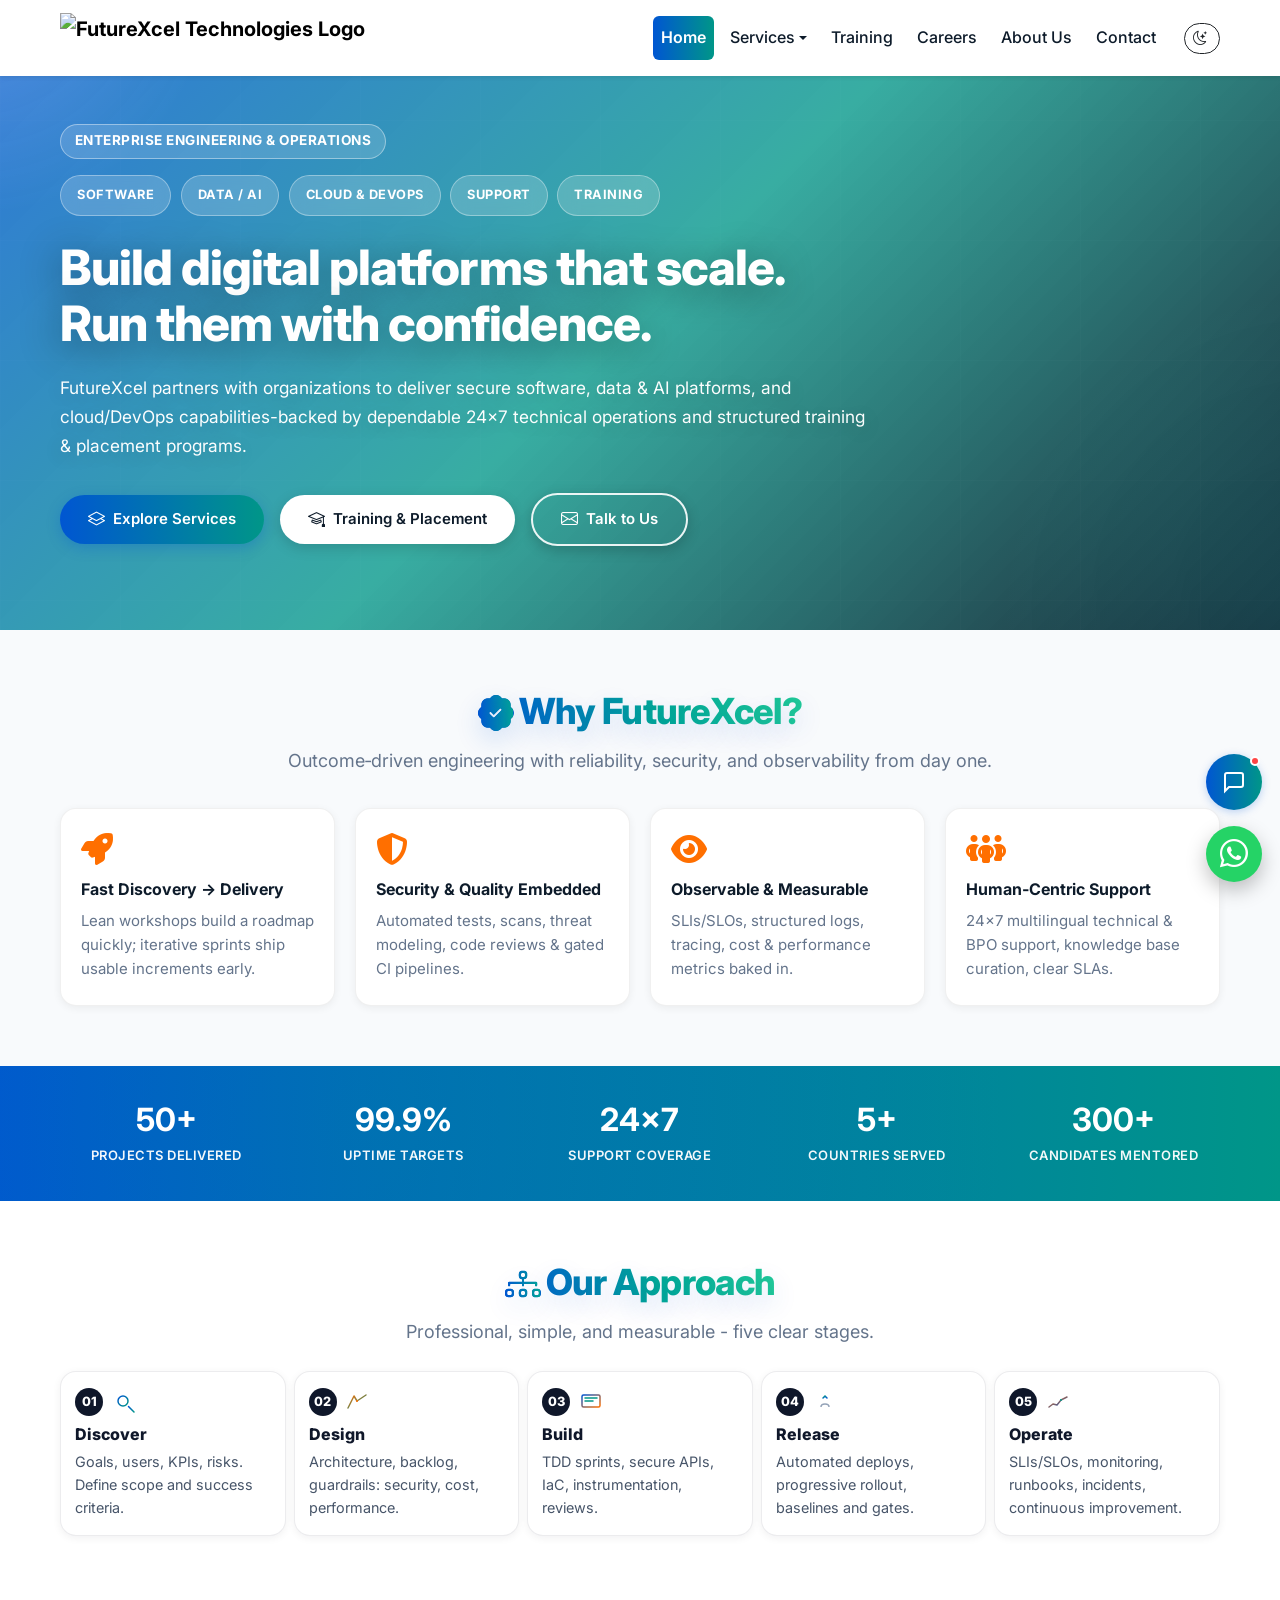
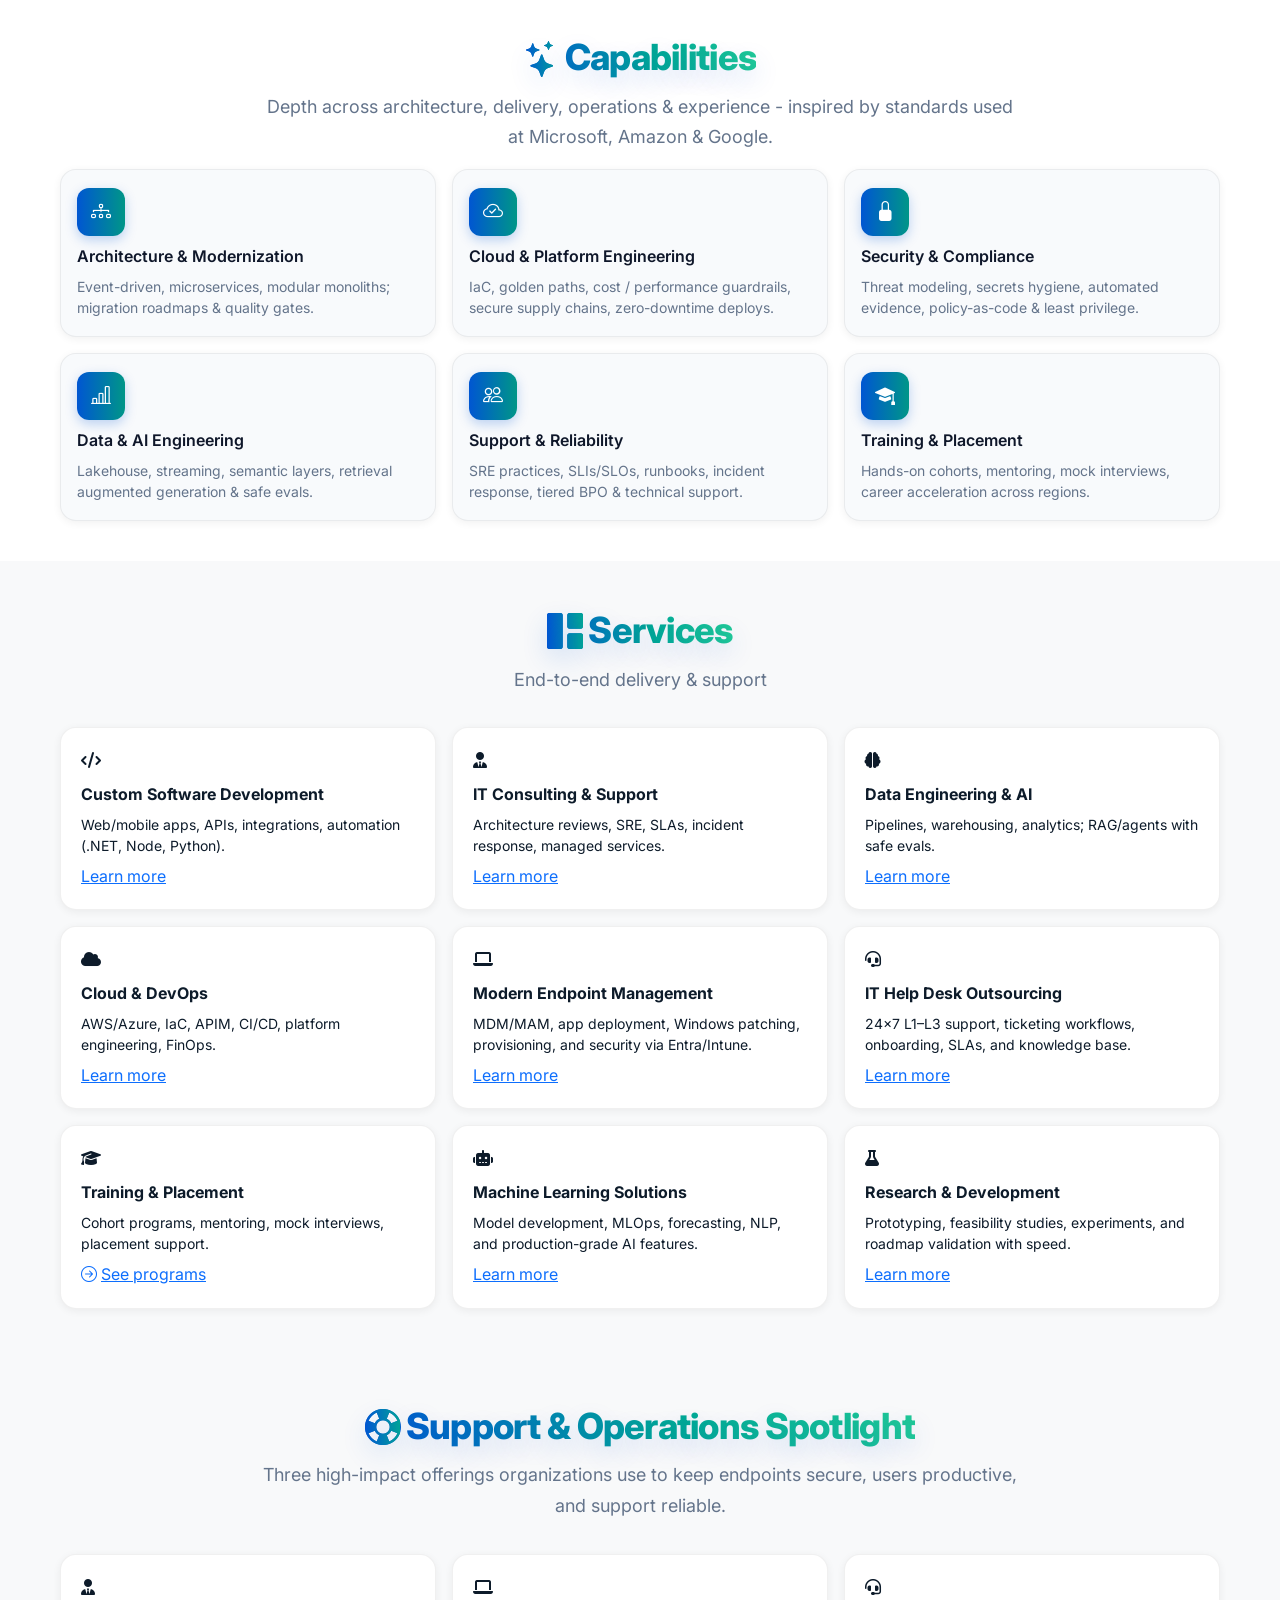
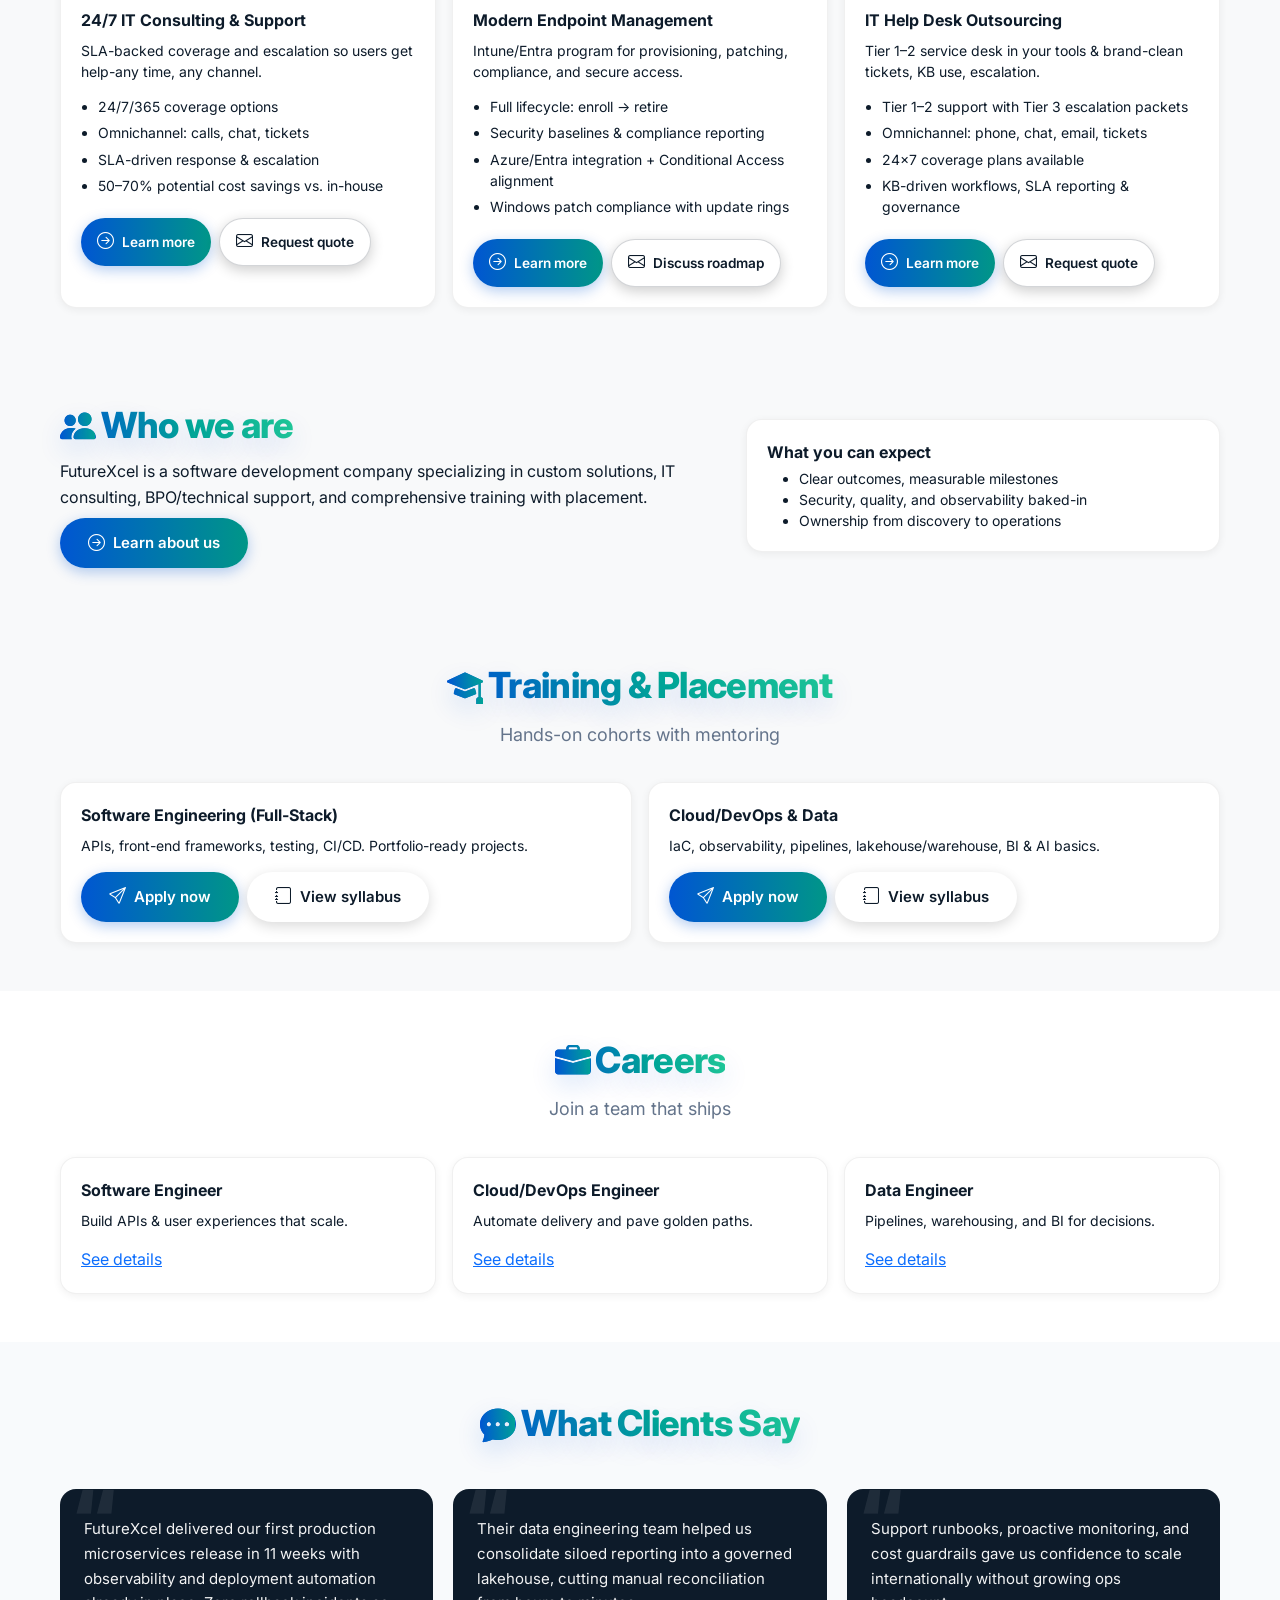
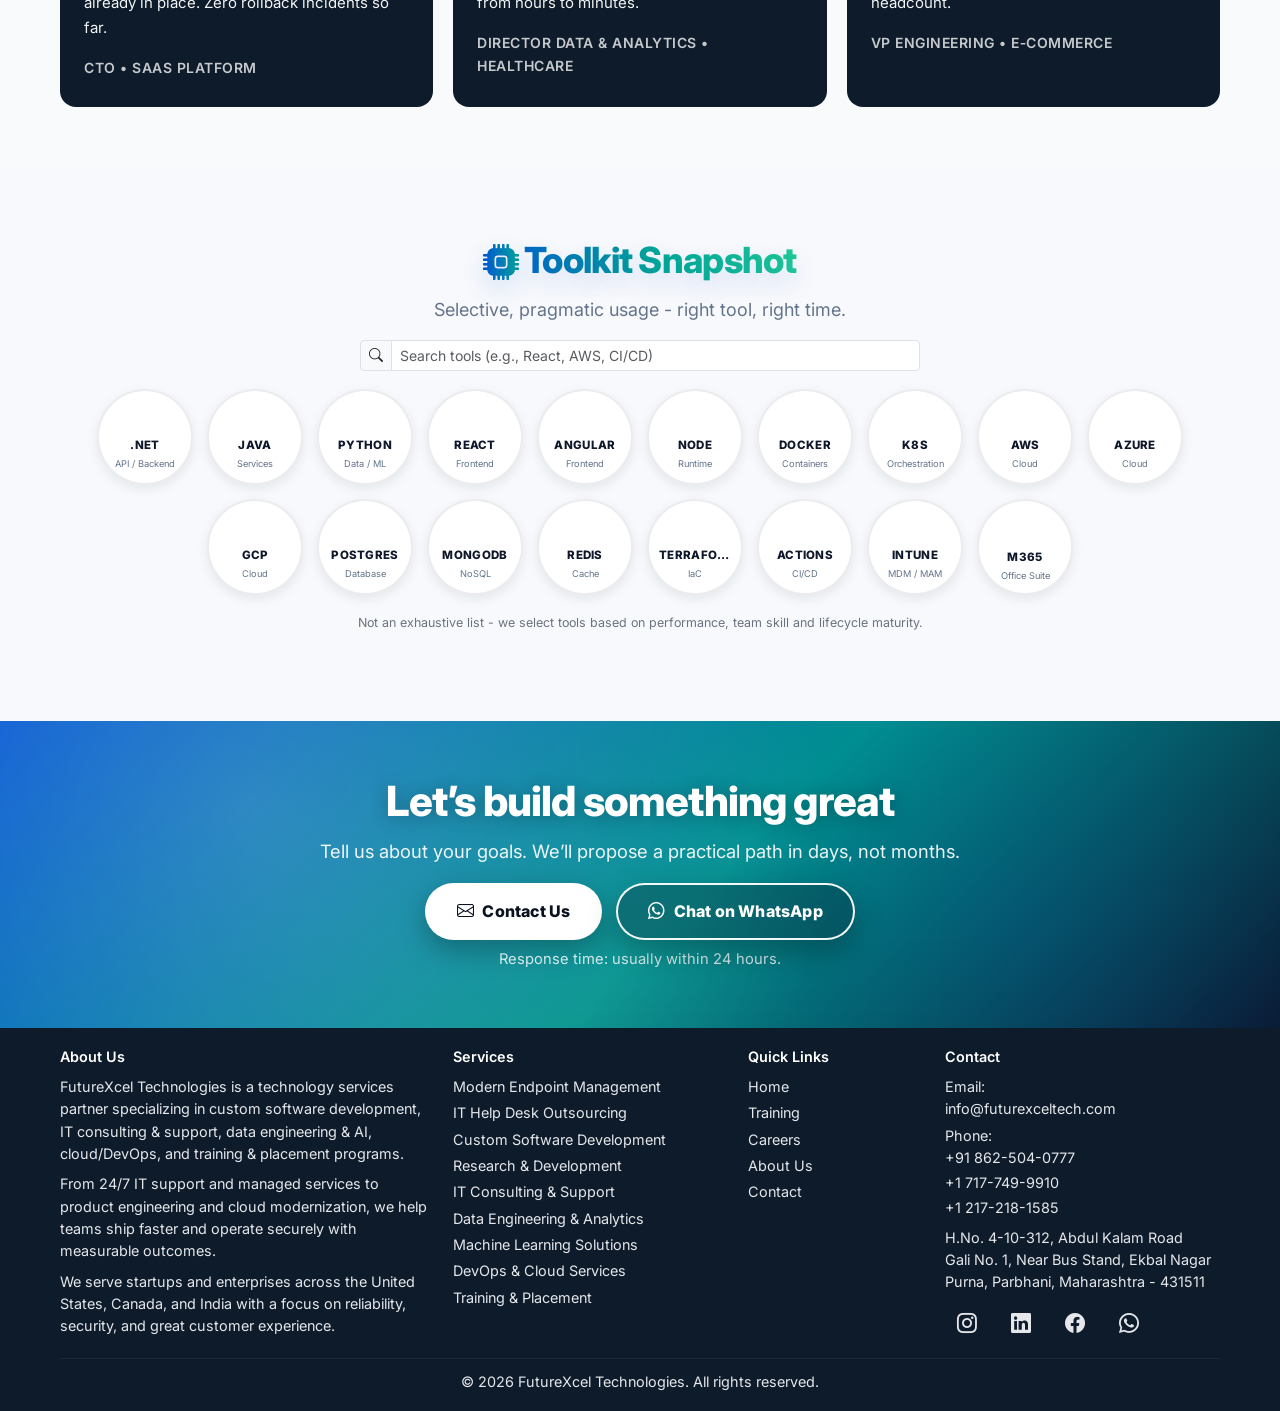
==== index.html @ b48ddc44 "Add files via upload" ====
<!-- File: index.html (Toolkit Snapshot – compact circular, 2-row layout) -->
<!DOCTYPE html>
<html lang="en">

<head>
  <meta charset="UTF-8" />
  <meta name="viewport"
    content="width=device-width, initial-scale=1, maximum-scale=5, user-scalable=yes, viewport-fit=cover, minimum-scale=1" />
  <meta name="apple-mobile-web-app-capable" content="yes" />
  <meta name="apple-mobile-web-app-status-bar-style" content="black-translucent" />
  <meta name="description"
    content="FutureXcel Technologies - custom software, IT consulting, data & AI, cloud/DevOps, BPO/technical support, training & placement." />
  <meta name="keywords"
    content="FutureXcel Technologies, software development, IT consulting, cloud services, DevOps, training, placement, technology solutions" />
  <meta name="author" content="FutureXcel Technologies" />
  <meta name="theme-color" content="#0d1b2a" />
  <meta name="color-scheme" content="light dark" />
  <title>FutureXcel Technologies</title>

  <!-- Hints -->
  <link rel="preconnect" href="https://cdn.jsdelivr.net" crossorigin>
  <link rel="preconnect" href="https://cdnjs.cloudflare.com" crossorigin>
  <link rel="preconnect" href="https://fonts.googleapis.com">
  <link rel="preconnect" href="https://fonts.gstatic.com" crossorigin>
  <link rel="preload" as="image" href="./assets/hero1.jpg" />
  <!-- Favicon -->
  <link rel="icon" type="image/png" href="./assets/Favico.png" />

  <!-- Google Fonts - Professional Typography (Inter) -->
  <link href="https://fonts.googleapis.com/css2?family=Inter:wght@300;400;500;600;700;800&display=swap"
    rel="stylesheet">

  <link href="https://cdn.jsdelivr.net/npm/bootstrap@5.3.2/dist/css/bootstrap.min.css" rel="stylesheet" />
  <link href="https://cdn.jsdelivr.net/npm/bootstrap-icons/font/bootstrap-icons.css" rel="stylesheet" />
  <link href="https://cdnjs.cloudflare.com/ajax/libs/font-awesome/6.4.0/css/all.min.css" rel="stylesheet" />
  <link href="./styles.css" rel="stylesheet" />
  <style>
    /* Index page specific styles - common styles are in styles.css */

    /* === LOGO ANIMATIONS - Continuous Live Animation (Always Visible) === */
    .navbar-brand {
      position: relative;
      display: inline-flex;
      align-items: center;
      animation: logoEntrance 0.6s ease-out;
    }

    .navbar-brand img {
      position: relative;
      animation: logoPulse 3s ease-in-out infinite, logoGlow 2.5s ease-in-out infinite alternate;
      transition: transform 0.3s ease;
    }

    /* Entrance animation on page load */
    @keyframes logoEntrance {
      from {
        opacity: 0;
        transform: translateY(-10px);
      }

      to {
        opacity: 1;
        transform: translateY(0);
      }
    }

    /* Continuous pulse/breathing effect */
    @keyframes logoPulse {

      0%,
      100% {
        transform: scale(1);
      }

      50% {
        transform: scale(1.03);
      }
    }

    /* Continuous glow animation - Light Mode */
    @keyframes logoGlow {
      0% {
        filter: drop-shadow(0 2px 6px rgba(0, 86, 210, 0.15)) drop-shadow(0 0 10px rgba(0, 86, 210, 0.1));
      }

      100% {
        filter: drop-shadow(0 2px 12px rgba(0, 86, 210, 0.3)) drop-shadow(0 0 20px rgba(0, 150, 136, 0.2));
      }
    }

    /* Continuous glow animation - Dark Mode */
    @keyframes logoGlowDark {
      0% {
        filter: brightness(0) invert(1) drop-shadow(0 2px 6px rgba(255, 255, 255, 0.15)) drop-shadow(0 0 10px rgba(255, 255, 255, 0.1));
      }

      100% {
        filter: brightness(0) invert(1) drop-shadow(0 2px 12px rgba(255, 255, 255, 0.3)) drop-shadow(0 0 20px rgba(255, 255, 255, 0.25));
      }
    }

    /* Apply dark mode animation */
    html.theme-dark .navbar-brand img {
      animation: logoPulse 3s ease-in-out infinite, logoGlowDark 2.5s ease-in-out infinite alternate;
    }

    /* Hover enhancement (optional - adds extra effect on hover) */
    .navbar-brand:hover img {
      transform: scale(1.05);
      animation-duration: 1.5s, 1.5s;
    }

    /* === FINAL FIX: Remove all nav underline (normal, active, focus, dropdown, dark mode) === */

    /* All navbar links and dropdown toggles */
    .navbar .nav-link,
    .navbar .nav-link:hover,
    .navbar .nav-link:focus,
    .navbar .nav-link:active,
    .navbar .nav-link.show,
    .navbar .dropdown-toggle,
    .navbar .dropdown-toggle:hover,
    .navbar .dropdown-toggle:focus,
    .navbar .dropdown-item,
    .navbar .dropdown-item:hover,
    .navbar .dropdown-item:focus {
      text-decoration: none !important;
      border: none !important;
      box-shadow: none !important;
    }

    /* Active / open link (e.g., About Us, Services when dropdown open) */
    .navbar .nav-link.active,
    .navbar .nav-link.show,
    .navbar .nav-link[aria-expanded="true"] {
      text-decoration: none !important;
      border: none !important;
      box-shadow: none !important;
    }

    /* Dark mode consistency */
    html.theme-dark .navbar .nav-link,
    html.theme-dark .navbar .nav-link:hover,
    html.theme-dark .navbar .nav-link:focus,
    html.theme-dark .navbar .nav-link.active,
    html.theme-dark .navbar .dropdown-toggle,
    html.theme-dark .navbar .dropdown-toggle:hover,
    html.theme-dark .navbar .dropdown-toggle:focus {
      text-decoration: none !important;
      border: none !important;
      box-shadow: none !important;
    }

    /* Dark navbar logo - handled in animation above */

    /* ========== HERO SECTION - Professional Design ========== */
    .hero {
      position: relative;
      min-height: clamp(500px, 70vh, 750px);
      height: auto;
      display: flex;
      align-items: center;
      overflow: hidden;
    }

    #heroCarousel {
      position: absolute;
      top: 0;
      left: 0;
      right: 0;
      bottom: 0;
      width: 100%;
      height: 100%;
      z-index: 0;
      overflow: hidden;
    }

    #heroCarousel .carousel-inner {
      width: 100%;
      height: 100%;
    }

    #heroCarousel .carousel-item {
      position: relative;
      width: 100%;
      height: 100%;
      min-height: 100%;
    }

    #heroCarousel .carousel-item video {
      position: absolute;
      top: 0;
      left: 0;
      width: 100%;
      height: 100%;
      min-width: 100%;
      min-height: 100%;
      object-fit: cover;
      object-position: center;
      background: black;
      filter: brightness(0.5);
      display: block;
    }

    .hero::after {
      content: "";
      position: absolute;
      inset: 0;
      background: linear-gradient(135deg, rgba(0, 86, 210, 0.75) 0%, rgba(0, 150, 136, 0.6) 50%, rgba(13, 27, 42, 0.9) 100%);
      z-index: 1;
      opacity: 1;
    }

    .hero .inner {
      position: relative;
      z-index: 2;
      color: #fff;
      padding: clamp(100px, 8vh, 120px) 0 clamp(60px, 6vh, 80px) 0;
      text-align: left;
    }

    .hero .eyebrow {
      margin-bottom: 1rem;
      display: inline-block;
    }

    .hero h1 {
      font-weight: 800;
      letter-spacing: -0.02em;
      line-height: 1.15;
      font-size: clamp(2.25rem, 2rem + 2vw, 3.25rem);
      margin-bottom: 1.25rem;
      margin-top: 0;
      color: #ffffff;
      text-shadow: 0 2px 20px rgba(0, 0, 0, 0.5), 0 4px 40px rgba(0, 0, 0, 0.3);
    }

    .hero p.lead {
      max-width: 720px;
      font-size: clamp(1rem, 0.95rem + 0.25vw, 1.125rem);
      line-height: 1.7;
      color: #ffffff;
      margin: 0 0 2rem 0;
      text-shadow: 0 2px 15px rgba(0, 0, 0, 0.4), 0 1px 5px rgba(0, 0, 0, 0.3);
      font-weight: 400;
    }

    .hero-badges {
      display: flex;
      flex-wrap: wrap;
      gap: 0.6rem;
      margin-bottom: 1.5rem;
      margin-top: 0;
      justify-content: flex-start;
    }

    .hero-badges .hb {
      background: rgba(255, 255, 255, 0.18);
      border: 1px solid rgba(255, 255, 255, 0.35);
      color: #fff;
      font-size: 0.8rem;
      letter-spacing: 0.5px;
      font-weight: 700;
      padding: 0.6rem 1rem;
      border-radius: 999px;
      backdrop-filter: blur(10px);
      transition: all 0.3s ease;
    }

    .hero-badges .hb:hover {
      background: rgba(255, 255, 255, 0.28);
      border-color: rgba(255, 255, 255, 0.5);
      transform: translateY(-2px);
      box-shadow: 0 4px 12px rgba(0, 0, 0, 0.2);
    }

    .hero-actions {
      display: flex;
      flex-wrap: wrap;
      gap: 1rem;
      margin-top: 0;
      justify-content: flex-start;
      align-items: center;
    }

    .btn-pill {
      display: inline-flex;
      align-items: center;
      justify-content: center;
      gap: 0.5rem;
      border-radius: 999px;
      padding: 12px 28px;
      font-weight: 600;
      font-size: 0.9375rem;
      text-decoration: none;
      line-height: 1.5;
      border: 0;
      position: relative;
      overflow: hidden;
      transition: all 0.3s cubic-bezier(0.4, 0, 0.2, 1);
      cursor: pointer;
    }

    .btn-pill i {
      font-size: 1.0625rem;
      transition: transform 0.3s ease;
    }

    /* Button Style 1: Primary Gradient (Blue to Teal) - Light Mode */
    .btn-brand {
      background: var(--fx-gradient);
      color: #fff;
      border: none;
      box-shadow: 0 4px 14px rgba(0, 86, 210, 0.3);
    }

    .btn-brand:hover {
      background: linear-gradient(90deg, #0066e6, #00a896);
      box-shadow: 0 6px 20px rgba(0, 86, 210, 0.4);
      transform: translateY(-2px);
    }

    .btn-brand i {
      color: #fff;
    }

    /* Button Style 2: White Background - Light Mode */
    .btn-contrast {
      background: #ffffff;
      color: #0d1b2a;
      border: none;
      box-shadow: 0 4px 14px rgba(0, 0, 0, 0.15);
    }

    .btn-contrast:hover {
      background: #f8f9fa;
      box-shadow: 0 6px 20px rgba(0, 0, 0, 0.25);
      transform: translateY(-2px);
    }

    .btn-contrast i {
      color: #0d1b2a;
    }

    /* Button Style 3: Transparent with White Border - Light Mode */
    .btn-outline {
      background: transparent;
      color: #fff;
      border: 2px solid rgba(255, 255, 255, 0.9);
      box-shadow: 0 4px 14px rgba(0, 0, 0, 0.2);
    }

    .btn-outline:hover {
      background: rgba(255, 255, 255, 0.1);
      border-color: #fff;
      box-shadow: 0 6px 20px rgba(0, 0, 0, 0.3);
      transform: translateY(-2px);
    }

    .btn-outline i {
      color: #fff;
    }

    /* ========== VALUE / TRUST SECTIONS - Professional Design ========== */
    .trust {
      background: #f8fafc;
      padding: 60px 0;
    }

    .trust.dark {
      background: #0f1a2b;
    }

    /* Trust section now uses shared `.section-title` / `.section-sub` from styles.css */

    .value-grid {
      display: grid;
      grid-template-columns: repeat(auto-fit, minmax(260px, 1fr));
      gap: 20px;
      margin-top: 2rem;
      align-items: stretch;
    }

    .vcard {
      background: #fff;
      border: 1px solid rgba(0, 0, 0, 0.06);
      border-radius: 16px;
      padding: 24px 20px;
      position: relative;
      box-shadow: 0 2px 8px rgba(0, 0, 0, 0.06);
      transition: all 0.3s cubic-bezier(0.4, 0, 0.2, 1);
      overflow: hidden;
      height: 100%;
      display: flex;
      flex-direction: column;
    }

    .vcard::before {
      content: "";
      position: absolute;
      top: 0;
      left: 0;
      right: 0;
      height: 3px;
      background: var(--fx-gradient);
      transform: scaleX(0);
      transform-origin: left;
      transition: transform 0.3s ease;
    }

    .vcard:hover {
      transform: translateY(-6px);
      box-shadow: 0 12px 32px rgba(0, 0, 0, 0.12);
      border-color: rgba(0, 86, 210, 0.15);
    }

    .vcard:hover::before {
      transform: scaleX(1);
    }

    .vcard i {
      color: var(--fx-orange);
      font-size: 2rem;
      margin-bottom: 0.75rem;
      transition: transform 0.3s ease;
    }

    .vcard:hover i {
      transform: scale(1.1);
    }

    html.theme-dark .trust {
      background: #0b1220
    }

    html.theme-dark .vcard {
      background: #101c2d;
      border-color: rgba(255, 255, 255, .08);
      box-shadow: 0 8px 24px rgba(0, 0, 0, .55)
    }

    html.theme-dark .vcard:hover {
      box-shadow: 0 16px 38px rgba(0, 0, 0, .7)
    }

    /* Metrics band - Professional Design */
    .metrics-band {
      background: var(--fx-gradient);
      color: #fff;
      padding: 35px 0;
      position: relative;
      overflow: hidden;
    }

    .metrics-band::before {
      content: "";
      position: absolute;
      inset: 0;
      background: var(--fx-radial);
      opacity: 0.55;
    }

    .metrics-grid {
      display: grid;
      grid-template-columns: repeat(auto-fit, minmax(180px, 1fr));
      gap: 24px;
      text-align: center;
      position: relative;
      z-index: 1;
    }

    .metric {
      transition: transform 0.3s ease;
    }

    .metric:hover {
      transform: translateY(-5px);
    }

    .metric h3 {
      font-size: 2rem;
      font-weight: 700;
      margin: 0;
      line-height: 1.2;
      color: #ffffff;
    }

    .metric p {
      margin: 0.35rem 0 0;
      font-size: 0.8125rem;
      letter-spacing: 0.5px;
      text-transform: uppercase;
      font-weight: 600;
      opacity: 0.95;
      color: #ffffff;
    }

    /* Process timeline - Professional Design */
    .process {
      padding: 60px 0;
      background: #fff;
    }

    html.theme-dark .process {
      background: #0b1220 !important;
    }

    html.theme-dark .process .section-sub,
    html.theme-dark .process p,
    html.theme-dark .process .text-center p {
      color: #e5e7eb !important;
      opacity: 1 !important;
    }

    .timeline {
      display: grid;
      grid-template-columns: repeat(auto-fit, minmax(220px, 1fr));
      gap: 20px;
      margin-top: 2rem;
    }

    .step {
      background: #fff;
      border: 1px solid rgba(0, 0, 0, 0.06);
      border-radius: 16px;
      padding: 20px 18px;
      position: relative;
      box-shadow: 0 2px 8px rgba(0, 0, 0, 0.06);
      transition: all 0.3s cubic-bezier(0.4, 0, 0.2, 1);
      overflow: hidden;
    }

    .step::before {
      content: "";
      position: absolute;
      top: 0;
      left: 0;
      right: 0;
      height: 3px;
      background: var(--fx-gradient);
      transform: scaleX(0);
      transform-origin: left;
      transition: transform 0.3s ease;
    }

    .step:hover {
      transform: translateY(-6px);
      box-shadow: 0 12px 32px rgba(0, 0, 0, 0.12);
      border-color: rgba(0, 86, 210, 0.15);
    }

    .step:hover::before {
      transform: scaleX(1);
    }

    .step .badge {
      position: absolute;
      top: 14px;
      right: 14px;
      font-size: 0.65rem;
      letter-spacing: 0.6px;
    }

    .step i {
      font-size: 1.75rem;
      color: var(--fx-orange);
      margin-bottom: 0.5rem;
      transition: transform 0.3s ease;
    }

    .step:hover i {
      transform: scale(1.1);
    }

    html.theme-dark .step {
      background: #101c2d;
      border-color: rgba(255, 255, 255, .08);
      box-shadow: 0 6px 18px rgba(0, 0, 0, .5)
    }

    html.theme-dark .step:hover {
      box-shadow: 0 14px 36px rgba(0, 0, 0, .65)
    }

    /* Testimonials - Professional Design */
    .testimonials {
      background: #f8fafc;
      padding: 60px 0;
    }

    .tgrid {
      display: grid;
      grid-template-columns: repeat(auto-fit, minmax(300px, 1fr));
      gap: 20px;
      margin-top: 2rem;
    }

    .testimonial {
      background: #0d1b2a;
      color: #fff;
      border-radius: 16px;
      padding: 28px 24px;
      position: relative;
      overflow: hidden;
      transition: transform 0.3s ease, box-shadow 0.3s ease;
    }

    .testimonial::before {
      content: "\201C";
      position: absolute;
      top: -10px;
      left: 14px;
      font-size: 5rem;
      font-weight: 900;
      color: rgba(255, 255, 255, 0.08);
      line-height: 1;
    }

    .testimonial:hover {
      transform: translateY(-4px);
      box-shadow: 0 12px 32px rgba(13, 27, 42, 0.3);
    }

    .testimonial p {
      font-size: 0.9375rem;
      line-height: 1.65;
      margin: 0 0 16px;
      color: rgba(255, 255, 255, 0.95);
    }

    .testimonial .author {
      font-weight: 600;
      font-size: 0.875rem;
      letter-spacing: 0.5px;
      text-transform: uppercase;
      opacity: 0.9;
      color: rgba(255, 255, 255, 0.85);
    }

    html.theme-dark .testimonials {
      background: #0b1220
    }

    html.theme-dark .testimonial {
      background: #111f34
    }

    /* Tech stack - Professional Design */
    .stack {
      padding: 60px 0;
      background: #f8fafc;
    }

    .stack-head {
      max-width: 820px;
      margin: 0 auto 2rem;
      text-align: center;
    }

    .stack-head .section-sub {
      color: #4b5563;
      font-size: 1.0625rem;
    }

    .stack-filters {
      display: flex;
      gap: 0.5rem;
      justify-content: center;
      margin-bottom: 1.5rem;
      flex-wrap: wrap;
    }

    .stack-filters .filter-btn {
      border: 1px solid rgba(0, 0, 0, 0.08);
      background: #fff;
      color: #0f172a;
      border-radius: 999px;
      padding: 0.5rem 1rem;
      font-weight: 600;
      font-size: 0.875rem;
      transition: all 0.3s ease;
      cursor: pointer;
    }

    .stack-filters .filter-btn:hover {
      background: #f8fafc;
      border-color: rgba(0, 86, 210, 0.2);
    }

    /* Dark mode: white border on filter button hover */
    html.theme-dark .stack-filters .filter-btn:hover {
      border-color: rgba(255, 255, 255, 0.4) !important;
    }

    .stack-filters .filter-btn.active {
      background: #0f172a;
      color: #fff;
      border-color: #0f172a;
    }

    .tech-grid {
      display: grid;
      grid-template-columns: repeat(auto-fit, minmax(140px, 1fr));
      gap: 18px;
    }

    .tech-card {
      background: #fff;
      border: 1px solid rgba(0, 0, 0, 0.08);
      border-radius: 14px;
      padding: 20px 16px;
      display: flex;
      flex-direction: column;
      align-items: center;
      justify-content: center;
      gap: 0.5rem;
      position: relative;
      box-shadow: 0 2px 8px rgba(0, 0, 0, 0.06);
      transition: all 0.3s cubic-bezier(0.4, 0, 0.2, 1);
      cursor: pointer;
      overflow: hidden;
    }

    .tech-card::before {
      content: "";
      position: absolute;
      top: 0;
      left: 0;
      right: 0;
      height: 3px;
      background: var(--fx-gradient);
      transform: scaleX(0);
      transform-origin: left;
      transition: transform 0.3s ease;
    }

    /* Dark mode: white top border instead of blue gradient */
    html.theme-dark .tech-card::before {
      background: rgba(255, 255, 255, 0.9) !important;
    }

    html.theme-dark .tech-card:hover::before {
      background: #ffffff !important;
      box-shadow: 0 0 10px rgba(255, 255, 255, 0.5);
    }

    .tech-card:hover {
      transform: translateY(-6px);
      box-shadow: 0 12px 32px rgba(0, 86, 210, 0.2);
      border-color: rgba(0, 86, 210, 0.25);
      background: #fff;
    }

    .tech-card:hover::before {
      transform: scaleX(1);
    }

    .tech-card img {
      height: 42px;
      width: 42px;
      object-fit: contain;
      filter: grayscale(50%);
      transition: all 0.3s cubic-bezier(0.4, 0, 0.2, 1);
    }

    .tech-card[data-name="Microsoft 365"] img {
      height: 50px;
      width: 50px;
    }

    .tech-card:hover img {
      filter: grayscale(0%);
      transform: scale(1.15) translateY(-2px);
    }

    .tech-card .name {
      transition: color 0.3s ease;
    }

    .tech-card:hover .name {
      color: #0056d2;
    }

    .tech-card .name {
      font-size: 0.75rem;
      font-weight: 700;
      letter-spacing: 0.3px;
      color: #0f172a;
      margin: 0;
      text-transform: uppercase;
    }

    .tech-card .desc {
      font-size: 0.625rem;
      color: #64748b;
      margin: 0;
      line-height: 1.3;
    }

    .tech-card.hidden {
      opacity: .001;
      pointer-events: none
    }

    .stack-note {
      font-size: .78rem;
      color: #6b7280;
      margin-top: 18px
    }

    html.theme-dark .stack {
      background: #0f1a2b
    }

    html.theme-dark .tech-card {
      background: #0f172a;
      border-color: rgba(255, 255, 255, .08);
      box-shadow: 0 6px 16px rgba(0, 0, 0, .5)
    }

    html.theme-dark .tech-card:hover {
      border-color: rgba(255, 255, 255, 0.5) !important;
      box-shadow: 0 12px 32px rgba(0, 0, 0, .7), 0 0 20px rgba(255, 255, 255, 0.2) !important;
    }

    html.theme-dark .tech-card:hover .name {
      color: #ffffff !important;
    }

    /* Dark mode: ensure tech card images/logos are visible */
    html.theme-dark .tech-card img {
      opacity: 1 !important;
      filter: brightness(1.2) contrast(1.1);
    }

    html.theme-dark .tech-card:hover img {
      filter: brightness(1.4) contrast(1.2) drop-shadow(0 0 8px rgba(255, 255, 255, 0.4));
    }

    html.theme-dark .tech-card span {
      color: #e5e7eb
    }

    html.theme-dark .tech-card small {
      color: #94a3b8
    }

    html.theme-dark .stack-note {
      color: #94a3b8
    }

    @media (max-width:520px) {
      .tech-grid {
        grid-template-columns: repeat(auto-fit, minmax(120px, 1fr));
        gap: 14px
      }

      .tech-card {
        padding: 14px 12px
      }

      .tech-card img {
        height: 32px;
        width: 32px
      }

      .tech-card[data-name="Microsoft 365"] img {
        height: 38px;
        width: 38px;
      }
    }

    /* Section titles - using styles.css, only dark mode override */
    html.theme-dark .section-title {
      -webkit-text-fill-color: #fff !important;
      background: none !important;
    }

    /* Service cards - using styles.css */

    html.theme-dark .fxc-card {
      background: #0f1a2b;
      border-color: rgba(255, 255, 255, .06);
      box-shadow: 0 6px 18px rgba(0, 0, 0, .5)
    }

    /* CTA band */
    /* CTA Section - Professional Design */
    .enroll {
      background: var(--fx-gradient);
      color: #fff;
      text-align: center;
      padding: 60px 20px;
    }

    .enroll h2 {
      font-size: clamp(1.75rem, 1.5rem + 1vw, 2.25rem);
      font-weight: 700;
      margin-bottom: 1rem;
      color: #ffffff;
    }

    .enroll p {
      font-size: 1.0625rem;
      line-height: 1.6;
      margin-bottom: 1.5rem;
      opacity: 0.95;
      color: #ffffff;
    }

    /* Unified CTA buttons: professional, consistent across site */
    /* Buttons on gradient backgrounds (.enroll, .cta-section) should be solid white */
    .enroll .btn-cta,
    .cta-section .btn-cta {
      display: inline-flex;
      align-items: center;
      gap: .5rem;
      border-radius: 999px;
      padding: 12px 28px;
      font-weight: 700;
      letter-spacing: .2px;
      color: #0d1b2a;
      background: #ffffff;
      border: 2px solid #ffffff;
      text-decoration: none;
      box-shadow: 0 6px 20px rgba(0, 0, 0, 0.3);
      transition: transform .2s ease, box-shadow .25s ease, background .25s ease;
    }

    .enroll .btn-cta i,
    .cta-section .btn-cta i {
      font-size: 1.05rem;
      color: #0d1b2a;
    }

    .enroll .btn-cta:hover,
    .enroll .btn-cta:focus-visible,
    .cta-section .btn-cta:hover,
    .cta-section .btn-cta:focus-visible {
      transform: translateY(-2px);
      background: #f8f9fa;
      color: #0d1b2a;
      border-color: #ffffff;
      box-shadow: 0 10px 30px rgba(0, 0, 0, 0.4);
    }

    .enroll .btn-cta:hover i,
    .cta-section .btn-cta:hover i {
      color: #0d1b2a;
    }

    /* Footer */
    footer {
      background: var(--fx-dark);
      color: #f1f5f9 !important;
      padding: 18px 0 !important;
    }

    footer h5 {
      color: #fff;
      margin-bottom: 8px !important;
      font-size: inherit !important;
    }

    footer h1,
    footer h2,
    footer h3,
    footer h4,
    footer h5,
    footer h6 {
      color: #ffffff !important;
    }

    footer p,
    footer span,
    footer div,
    footer address,
    footer .copyright,
    footer small,
    footer .text-muted {
      color: #e5e7eb !important;
      font-size: 0.9rem !important;
      line-height: 1.55 !important;
    }

    footer a {
      color: #e5e7eb !important;
      text-decoration: none;
      display: block;
      margin-bottom: 4px !important;
      font-size: 0.9rem !important;
      transition: color 0.2s ease;
    }

    footer a:hover {
      color: #fff !important;
      text-decoration: underline
    }

    .footer-rule {
      border-color: rgba(255, 255, 255, .25) !important;
      margin: 1rem 0
    }

    .copyright {
      font-size: .9rem
    }

    /* Footer contact spacing + social icons row */
    footer address {
      margin-bottom: .5rem
    }

    /* Fix footer contact phone spacing */
    footer address.mb-0 {
      margin-bottom: 0.25rem !important;
      line-height: 1.4;
    }

    footer address.mb-0 a {
      display: inline-block;
      margin: 0;
      padding: 0;
      line-height: 1.4;
    }

    footer address.mb-0 br {
      line-height: 1.4;
    }

    footer .social {
      display: flex !important;
      flex-direction: row !important;
      align-items: center !important;
      gap: 10px !important;
      flex-wrap: wrap !important;
    }

    footer .social a {
      display: inline-flex !important;
      align-items: center !important;
      justify-content: center !important;
      width: 32px !important;
      height: 32px !important;
      border-radius: 50% !important;
      margin: 0 !important;
      padding: 0 !important;
      text-decoration: none !important;
    }

    footer .social a i {
      font-size: 1.25rem !important;
      line-height: 1 !important;
      transition: transform .2s ease, filter .2s ease;
      will-change: transform, filter;
    }

    /* Hover: soft white glow + slight lift */
    footer .social a:hover i,
    footer .social a:focus-visible i {
      transform: translateY(-1px);
      filter:
        drop-shadow(0 0 4px rgba(255, 255, 255, 0.45)) drop-shadow(0 0 10px rgba(255, 255, 255, 0.35));
    }

    /* Dark mode footer - ensure all text is visible */
    html.theme-dark footer {
      background: #070d18;
      color: #f1f5f9 !important;
    }

    html.theme-dark footer h1,
    html.theme-dark footer h2,
    html.theme-dark footer h3,
    html.theme-dark footer h4,
    html.theme-dark footer h5,
    html.theme-dark footer h6 {
      color: #ffffff !important;
    }

    html.theme-dark footer p,
    html.theme-dark footer span,
    html.theme-dark footer div,
    html.theme-dark footer address,
    html.theme-dark footer .copyright,
    html.theme-dark footer small,
    html.theme-dark footer .text-muted {
      color: #e5e7eb !important;
    }

    html.theme-dark footer a {
      color: #e5e7eb !important;
    }

    html.theme-dark footer a:hover,
    html.theme-dark footer a:focus {
      color: #ffffff !important;
      text-decoration: underline;
    }

    html.theme-dark footer .social a {
      color: #e5e7eb !important;
    }

    html.theme-dark footer .social a:hover,
    html.theme-dark footer .social a:focus {
      color: #ffffff !important;
    }

    /* Stronger glow on dark footer backgrounds */
    footer[style],
    footer {
      --fx-footer-glow1: rgba(255, 255, 255, 0.55);
      --fx-footer-glow2: rgba(255, 255, 255, 0.40);
    }

    html.theme-dark footer .social a:hover i,
    html.theme-dark footer .social a:focus-visible i {
      filter:
        drop-shadow(0 0 5px var(--fx-footer-glow1)) drop-shadow(0 0 12px var(--fx-footer-glow2));
    }

    /* Accessibility: no motion */
    @media (prefers-reduced-motion: reduce) {
      footer .social a i {
        transition: none;
      }

      footer .social a:hover i,
      footer .social a:focus-visible i {
        transform: none;
      }
    }

    /* Ensure generic footer links don't override social layout */
    footer a {
      margin-bottom: 6px;
    }

    footer .social a {
      margin-bottom: 0 !important;
    }

    /* Modal */
    .modal-scrim {
      position: fixed;
      inset: 0;
      background: rgba(0, 0, 0, .55);
      display: none;
      z-index: 1050
    }

    .modal-scrim.open {
      display: block
    }

    .fxc-modal {
      position: fixed;
      inset: auto 0 0 0;
      margin: auto;
      top: 10vh;
      width: min(720px, 92%);
      background: #fff;
      border: 1px solid rgba(0, 0, 0, .06);
      border-radius: 22px;
      box-shadow: 0 24px 54px rgba(0, 0, 0, .35);
      padding: 24px 24px 20px;
      z-index: 1060;
      display: none
    }

    .fxc-modal.open {
      display: block;
      animation: pop .35s ease
    }

    @keyframes pop {
      from {
        transform: translateY(20px);
        opacity: 0
      }

      to {
        transform: translateY(0);
        opacity: 1
      }
    }

    .fxc-modal header {
      display: flex;
      align-items: center;
      justify-content: space-between;
      margin-bottom: 6px
    }

    .fxc-modal .close {
      border-radius: 12px;
      border: 1px solid rgba(0, 0, 0, .12);
      background: transparent;
      padding: .45rem .8rem
    }

    html.theme-dark .fxc-modal .close {
      border-color: rgba(255, 255, 255, 0.22);
      color: #ffffff;
      background: rgba(255, 255, 255, 0.06);
      box-shadow: 0 10px 22px rgba(0, 0, 0, 0.45);
      transition: transform .2s ease, background .2s ease, border-color .2s ease, box-shadow .2s ease;
    }

    html.theme-dark .fxc-modal .close:hover,
    html.theme-dark .fxc-modal .close:focus-visible {
      background: rgba(255, 255, 255, 0.1);
      border-color: rgba(255, 255, 255, 0.34);
      transform: translateY(-1px);
      box-shadow: 0 14px 28px rgba(0, 0, 0, 0.55);
    }

    html.theme-dark .fxc-modal {
      background: #101c2d;
      color: #fff;
      border-color: rgba(255, 255, 255, .08)
    }

    /* WhatsApp */
    .whatsapp-float {
      position: fixed;
      right: 18px;
      bottom: 18px;
      z-index: 1100;
      display: inline-flex;
      align-items: center;
      justify-content: center;
      width: 56px;
      height: 56px;
      border-radius: 50%;
      background: #25d366;
      color: #fff;
      box-shadow: 0 8px 20px rgba(0, 0, 0, .25)
    }

    .whatsapp-float:hover {
      transform: scale(1.05);
      color: #fff
    }

    /* Dark theme additions */
    html.theme-dark body {
      background: #0b1220;
      color: #fff !important
    }

    html.theme-dark .navbar,
    html.theme-dark .navbar.bg-white {
      background: rgba(10, 16, 28, .95) !important;
    }

    html.theme-dark .navbar .nav-link {
      color: #fff !important
    }

    html.theme-dark .navbar-brand img {
      filter: brightness(0) invert(1)
    }

    html.theme-dark .navbar .navbar-toggler-icon {
      filter: none !important;
      background-image: url("data:image/svg+xml,%3csvg xmlns='http://www.w3.org/2000/svg' viewBox='0 0 30 30'%3e%3cpath stroke='rgba%28255, 255, 255, 1%29' stroke-linecap='round' stroke-miterlimit='10' stroke-width='2' d='M4 7h22M4 15h22M4 23h22'/%3e%3c/svg%3e") !important;
      opacity: 1 !important;
    }

    html.theme-dark .navbar .navbar-toggler {
      border-color: rgba(255, 255, 255, 0.25) !important;
      background-color: rgba(255, 255, 255, 0.05) !important;
    }

    html.theme-dark .navbar .navbar-toggler:hover,
    html.theme-dark .navbar .navbar-toggler:focus {
      border-color: rgba(255, 255, 255, 0.4) !important;
      background-color: rgba(255, 255, 255, 0.1) !important;
    }

    /* Fix: ensure light backgrounds don’t stay light in dark mode (readability) */
    html.theme-dark .bg-light {
      background: #0f1a2b !important;
    }

    html.theme-dark .text-dark {
      color: #e5e7eb !important;
    }

    html.theme-dark section.bg-light,
    html.theme-dark .fxc-card.bg-light {
      background: #0f1a2b !important;
    }

    /* Active dropdown fix: ensure Services not orange on home unless on sub-page */
    .navbar .dropdown-toggle.fx-active-sub {
      background: var(--fx-gradient);
      color: #fff !important;
      font-weight: 600
    }

    /* Hero polish: animated ambient dots */
    .hero::after {
      animation: heroGlow 12s linear infinite
    }

    @keyframes heroGlow {
      0% {
        filter: brightness(.55) hue-rotate(0deg)
      }

      50% {
        filter: brightness(.65) hue-rotate(25deg)
      }

      100% {
        filter: brightness(.55) hue-rotate(0deg)
      }
    }

    .btn-pill {
      position: relative;
    }

    .btn-pill::after {
      content: "";
      position: absolute;
      inset: 0;
      border-radius: inherit;
      padding: 2px;
      background: linear-gradient(135deg, rgba(255, 255, 255, .5), rgba(255, 255, 255, 0));
      -webkit-mask: linear-gradient(#fff 0 0) content-box, linear-gradient(#fff 0 0);
      mask: linear-gradient(#fff 0 0) content-box, linear-gradient(#fff 0 0);
      -webkit-mask-composite: xor;
      mask-composite: exclude;
      pointer-events: none;
      opacity: 0;
      transition: .35s
    }

    .btn-pill:hover::after {
      opacity: 1
    }

    /* Capabilities - Professional Design */
    .capabilities {
      background: #fff;
      padding: 40px 0;
    }

    .cap-grid {
      display: grid;
      grid-template-columns: repeat(auto-fit, minmax(280px, 1fr));
      gap: 16px;
      margin-top: 1rem;
    }

    .cap-card {
      background: #f8fafc;
      border: 1px solid rgba(0, 0, 0, 0.06);
      border-radius: 16px;
      padding: 18px 16px;
      box-shadow: 0 2px 8px rgba(0, 0, 0, 0.06);
      transition: all 0.3s cubic-bezier(0.4, 0, 0.2, 1);
      display: flex;
      flex-direction: column;
      gap: 0.5rem;
      position: relative;
      overflow: hidden;
    }

    .cap-card::before {
      content: "";
      position: absolute;
      top: 0;
      left: 0;
      right: 0;
      height: 3px;
      background: var(--fx-gradient);
      transform: scaleX(0);
      transform-origin: left;
      transition: transform 0.3s ease;
    }

    .cap-card:hover {
      transform: translateY(-6px);
      box-shadow: 0 12px 32px rgba(0, 0, 0, 0.12);
      background: #fff;
      border-color: rgba(0, 86, 210, 0.15);
    }

    .cap-card:hover::before {
      transform: scaleX(1);
    }

    .cap-card:hover .cap-icon {
      transform: scale(1.05);
    }

    .cap-icon {
      width: 48px;
      height: 48px;
      border-radius: 12px;
      background: var(--fx-gradient);
      display: flex;
      align-items: center;
      justify-content: center;
      color: #fff;
      font-size: 1.25rem;
      box-shadow: 0 4px 12px rgba(0, 86, 210, 0.25);
      transition: transform 0.3s ease, box-shadow 0.3s ease;
    }

    .cap-card h6 {
      font-weight: 600;
      margin: 0;
      font-size: 1rem;
      color: #0f172a;
    }

    .cap-card p {
      font-size: 0.875rem;
      line-height: 1.5;
      margin: 0;
      color: #64748b;
    }

    html.theme-dark .capabilities {
      background: #0b1220
    }

    html.theme-dark .cap-card {
      background: #101c2d;
      border-color: rgba(255, 255, 255, .08);
      box-shadow: 0 8px 24px rgba(0, 0, 0, .55)
    }

    html.theme-dark .cap-card:hover {
      background: #16283e
    }

    html.theme-dark .cap-card p {
      color: #b8c3d4
    }

    /* Toolkit Snapshot - compact circular badges, 2 rows, original icon colors */
    .stack {
      padding: 72px 0;
      background: #f7f9fc
    }

    @media (max-width:720px) {
      .stack {
        padding: 50px 0;
      }
    }

    .stack-head {
      max-width: 860px;
      margin: 0 auto 18px;
      text-align: center
    }

    .stack-head .section-sub {
      color: #4b5563
    }

    .stack-search {
      max-width: 560px;
      margin: 14px auto 2px
    }

    @media (max-width:720px) {
      .stack-search {
        max-width: 100%;
        margin: 14px 10px 2px;
        padding: 0 5px;
      }
    }

    /* Responsive sizing for circles across desktop/iPad/mobile */
    .stack {
      --tech-size: 96px;
      --tech-pad: 10px;
      --tech-logo: 30px;
      --tech-logo-lg: 34px;
      /* e.g. M365 */
      --tech-gap: 14px;
    }

    /* Toolkit Snapshot: show ALL tools, wrap into rows based on screen size (no horizontal scroll). */
    .stack .tech-grid {
      display: flex;
      flex-wrap: wrap;
      gap: var(--tech-gap);
      justify-content: center;
      align-items: center;
      width: 100%;
      max-width: 1200px;
      margin: 0 auto;
      padding: 0 12px;
    }

    .stack .tech-card {
      width: var(--tech-size);
      height: var(--tech-size);
      border-radius: 50%;
      display: flex;
      flex-direction: column;
      align-items: center;
      justify-content: center;
      gap: .35rem;
      padding: var(--tech-pad);
      box-sizing: border-box;
      background: #fff;
      border: 2px solid rgba(17, 24, 39, .08);
      box-shadow: 0 4px 12px rgba(17, 24, 39, .08);
      transition: transform .22s ease, box-shadow .22s ease, border-color .22s ease;
      position: relative;
      overflow: hidden;
      cursor: pointer;
      flex: 0 0 auto;
    }

    /* When circles get very small, hide the desc to keep it clean */
    .stack.stack--tiny .tech-card .desc {
      display: none;
    }

    .stack.stack--tiny .tech-card .name {
      font-size: 0.62rem;
      letter-spacing: 0.2px;
    }

    /* Prevent ugly wrapping inside circles */
    .stack .tech-card .name,
    .stack .tech-card .desc {
      max-width: 100%;
      overflow: hidden;
      text-overflow: ellipsis;
      white-space: nowrap;
    }

    /* Mobile: keep it clean (no desc line) */
    @media (max-width: 720px) {
      .stack .tech-card .desc {
        display: none;
      }
    }

    .tech-card::before {
      content: "";
      position: absolute;
      inset: -2px;
      border-radius: 50%;
      background: var(--fx-gradient);
      opacity: 0;
      transition: opacity 0.3s ease;
      z-index: -1;
    }

    /* Dark mode: white glow instead of blue gradient */
    html.theme-dark .tech-card::before {
      background: rgba(255, 255, 255, 0.3) !important;
    }

    html.theme-dark .tech-card:hover::before {
      background: rgba(255, 255, 255, 0.5) !important;
      opacity: 0.3 !important;
      box-shadow: 0 0 20px rgba(255, 255, 255, 0.4);
    }

    .tech-card:hover {
      transform: translateY(-4px) scale(1.03);
      box-shadow: 0 12px 32px rgba(0, 86, 210, 0.25);
      border-color: rgba(0, 86, 210, 0.3);
    }

    .tech-card:hover::before {
      opacity: 0.15;
    }

    .tech-card img {
      height: var(--tech-logo);
      width: var(--tech-logo);
      max-height: var(--tech-logo);
      max-width: var(--tech-logo);
      object-fit: contain;
      display: block;
      filter: grayscale(30%);
      transition: filter 0.3s ease;
      flex-shrink: 0;
    }

    .tech-card[data-name="Microsoft 365"] img {
      height: var(--tech-logo-lg);
      width: var(--tech-logo-lg);
      max-height: var(--tech-logo-lg);
      max-width: var(--tech-logo-lg);
    }

    .tech-card:hover img {
      filter: grayscale(0%);
      /* Removed transform to prevent cropping */
    }

    .tech-card .name {
      font-size: 0.72rem;
      font-weight: 800;
      letter-spacing: .3px;
      color: #0f172a;
      margin: 0;
      text-transform: uppercase;
      transition: color 0.3s ease;
      text-align: center;
      line-height: 1.15;
    }

    .tech-card:hover .name {
      color: #0056d2;
    }

    .tech-card .desc {
      font-size: .58rem;
      color: #64748b;
      margin: 0;
      text-align: center;
      line-height: 1.2;
    }

    .tech-card.hidden {
      opacity: .001;
      pointer-events: none
    }

    html.theme-dark .stack {
      background: #0f1a2b
    }

    html.theme-dark .tech-card {
      background: #101c2d;
      border-color: rgba(255, 255, 255, .08);
      box-shadow: 0 8px 20px rgba(0, 0, 0, .5)
    }

    html.theme-dark .tech-card:hover {
      border-color: rgba(255, 255, 255, 0.5) !important;
      box-shadow: 0 14px 32px rgba(0, 0, 0, .7), 0 0 25px rgba(255, 255, 255, 0.2) !important;
    }

    html.theme-dark .tech-card:hover .name {
      color: #ffffff !important;
    }

    /* Dark mode: ensure tech card images/logos are visible */
    html.theme-dark .tech-card img {
      opacity: 1 !important;
      filter: brightness(1.2) contrast(1.1);
    }

    html.theme-dark .tech-card:hover img {
      filter: brightness(1.4) contrast(1.2) drop-shadow(0 0 8px rgba(255, 255, 255, 0.4));
    }

    html.theme-dark .tech-card .name {
      color: #e5e7eb
    }

    html.theme-dark .tech-card .desc {
      color: #94a3b8
    }

    /* iPad / medium screens */
    @media (max-width: 1024px) {
      .stack {
        --tech-size: 88px;
        --tech-pad: 9px;
        --tech-logo: 28px;
        --tech-logo-lg: 32px;
      }

      .stack .tech-grid {
        gap: 14px;
        padding: 0 12px;
      }
    }

    /* Mobile */
    @media (max-width: 720px) {
      .stack {
        --tech-size: 80px;
        --tech-pad: 8px;
        --tech-logo: 26px;
        --tech-logo-lg: 30px;
      }

      .stack .tech-grid {
        gap: 12px;
        padding: 0 10px;
      }
    }

    /* Small mobile */
    @media (max-width: 480px) {
      .stack {
        --tech-size: 72px;
        --tech-pad: 7px;
        --tech-logo: 24px;
        --tech-logo-lg: 28px;
      }
    }

    /* Touch devices: prevent "stuck hover" zoom from cropping logos inside circles */
    @media (hover: none) and (pointer: coarse) {
      .tech-card:hover {
        transform: none !important;
      }

      .tech-card:hover img {
        transform: none !important;
      }

      .tech-card:hover::before {
        opacity: 0 !important;
      }
    }

    /* ========== SUPPORT & OPERATIONS SPOTLIGHT (SITE-CONSISTENT) ========== */
    .support-spotlight-card ul {
      padding-left: 1.05rem;
      margin-bottom: 0;
    }

    .support-spotlight-card ul li {
      margin: 0.35rem 0;
    }

    .support-mini {
      padding: 10px 16px;
      font-size: 0.85rem;
      min-height: 40px;
      width: auto;
    }

    /* Spotlight: make outline buttons readable on light backgrounds */
    .support-spotlight-card .btn-pill.btn-outline.support-mini {
      background: #ffffff !important;
      color: #0d1b2a !important;
      border: 1px solid rgba(13, 27, 42, 0.18) !important;
    }

    .support-spotlight-card .btn-pill.btn-outline.support-mini i {
      color: #0d1b2a !important;
    }

    .support-spotlight-card .btn-pill.btn-outline.support-mini:hover,
    .support-spotlight-card .btn-pill.btn-outline.support-mini:focus {
      background: #ffffff !important;
      border-color: rgba(0, 86, 210, 0.28) !important;
      box-shadow: 0 10px 20px rgba(0, 0, 0, 0.10);
    }

    html.theme-dark .support-spotlight-card .btn-pill.btn-outline.support-mini {
      background: rgba(255, 255, 255, 0.08) !important;
      color: #ffffff !important;
      border-color: rgba(255, 255, 255, 0.22) !important;
    }

    html.theme-dark .support-spotlight-card .btn-pill.btn-outline.support-mini i {
      color: #ffffff !important;
    }

    @media (max-width: 991.98px) {
      .support-mini {
        width: 100%;
        justify-content: center;
      }
    }

    /* --- Approach timeline redesign --- */
    .fxc-timeline {
      position: relative;
      background: #fff;
      border: 1px solid rgba(0, 0, 0, .06);
      border-radius: 18px;
      padding: 22px;
      box-shadow: 0 8px 18px rgba(0, 0, 0, .06)
    }

    .tl-steps {
      display: grid;
      grid-template-columns: repeat(5, minmax(120px, 1fr));
      gap: 14px;
      position: relative
    }

    .tl-step {
      position: relative;
      background: #f8fafc;
      border: 1px solid rgba(0, 0, 0, .06);
      border-radius: 16px;
      padding: 16px 12px;
      display: flex;
      flex-direction: column;
      align-items: center;
      gap: .35rem;
      cursor: pointer;
      transition: .22s;
      box-shadow: 0 6px 16px rgba(0, 0, 0, .06)
    }

    .tl-step .badge {
      position: absolute;
      top: 10px;
      left: 10px
    }

    .tl-step i {
      font-size: 1.35rem;
      color: var(--fx-orange)
    }

    .tl-step .tl-name {
      font-weight: 700;
      font-size: .9rem
    }

    .tl-step .tl-desc {
      font-size: .72rem;
      color: #64748b
    }

    .tl-step:hover {
      transform: translateY(-4px);
      box-shadow: 0 12px 26px rgba(0, 0, 0, .12);
      background: #fff
    }

    .tl-step.active {
      background: #fff;
      border-color: rgba(0, 86, 210, .35)
    }

    .tl-progress {
      position: absolute;
      left: 22px;
      right: 22px;
      top: calc(100% - 88px);
      height: 6px;
      background: rgba(0, 0, 0, .06);
      border-radius: 999px;
      overflow: hidden
    }

    .tl-progress .tl-bar {
      height: 100%;
      width: 100%;
      transform-origin: left center;
      transform: scaleX(0);
      background: var(--fx-gradient)
    }

    .tl-detail {
      margin-top: 16px;
      background: #0d1b2a;
      color: #fff;
      border-radius: 16px;
      padding: 16px;
      box-shadow: 0 10px 22px rgba(0, 0, 0, .18)
    }

    .tl-detail.switch {
      opacity: .65;
      transition: opacity .14s ease
    }

    .tl-detail-inner {
      display: flex;
      gap: .9rem;
      align-items: flex-start
    }

    .tl-detail-icon {
      display: inline-flex;
      align-items: center;
      justify-content: center;
      width: 42px;
      height: 42px;
      border-radius: 10px;
      background: var(--fx-gradient);
      box-shadow: 0 6px 14px rgba(0, 0, 0, .18)
    }

    .tl-detail-icon i {
      color: #fff;
      font-size: 1.2rem
    }

    .fxc-timeline.in .tl-step {
      animation: tlPop .35s ease backwards
    }

    .fxc-timeline.in .tl-step:nth-child(2) {
      animation-delay: .05s
    }

    .fxc-timeline.in .tl-step:nth-child(3) {
      animation-delay: .1s
    }

    .fxc-timeline.in .tl-step:nth-child(4) {
      animation-delay: .15s
    }

    .fxc-timeline.in .tl-step:nth-child(5) {
      animation-delay: .2s
    }

    @keyframes tlPop {
      from {
        opacity: 0;
        transform: translateY(10px)
      }

      to {
        opacity: 1;
        transform: translateY(0)
      }
    }

    html.theme-dark .fxc-timeline {
      background: #101c2d;
      border-color: rgba(255, 255, 255, .08);
      box-shadow: 0 6px 18px rgba(0, 0, 0, .5)
    }

    html.theme-dark .tl-step {
      background: #101c2d;
      border-color: rgba(255, 255, 255, .08);
      box-shadow: 0 6px 18px rgba(0, 0, 0, .5)
    }

    html.theme-dark .tl-step:hover {
      background: #16283e
    }

    html.theme-dark .tl-step .tl-desc {
      color: #b8c3d4
    }

    html.theme-dark .tl-detail {
      background: #111f34
    }

    html.theme-dark .tl-progress {
      background: rgba(255, 255, 255, .08)
    }

    @media (max-width:992px) {
      .tl-steps {
        grid-template-columns: repeat(3, minmax(120px, 1fr))
      }
    }

    @media (max-width:640px) {
      .tl-steps {
        grid-template-columns: repeat(2, minmax(120px, 1fr))
      }

      .tl-progress {
        top: auto;
        bottom: 18px
      }
    }

    /* --- Approach timeline redesign --- */
    .fxc-timeline {
      position: relative;
      display: grid;
      grid-template-columns: 1.1fr .9fr;
      gap: 22px;
      background: linear-gradient(180deg, #ffffff 0%, #f7f9fc 100%);
      border: 1px solid rgba(17, 24, 39, .08);
      border-radius: 22px;
      padding: 24px;
      box-shadow: 0 10px 24px rgba(17, 24, 39, .08)
    }

    .fxc-timeline .tl-left {
      position: relative
    }

    .fxc-timeline .tl-right {
      position: relative
    }

    .tl-steps {
      display: flex;
      flex-direction: column;
      gap: 12px
    }

    .tl-step {
      position: relative;
      background: #fff;
      border: 1px solid rgba(17, 24, 39, .08);
      border-radius: 14px;
      padding: 14px 12px;
      display: flex;
      align-items: center;
      gap: .65rem;
      cursor: pointer;
      transition: .22s;
      box-shadow: 0 6px 16px rgba(17, 24, 39, .06)
    }

    .tl-step:hover {
      transform: translateY(-2px);
      box-shadow: 0 12px 26px rgba(17, 24, 39, .12)
    }

    .tl-step.active {
      border-color: rgba(0, 86, 210, .4);
      box-shadow: 0 14px 32px rgba(0, 86, 210, .12)
    }

    .tl-chip {
      display: inline-flex;
      align-items: center;
      justify-content: center;
      width: 28px;
      height: 28px;
      border-radius: 50%;
      background: var(--fx-gradient);
      color: #fff;
      font-weight: 800;
      font-size: .8rem;
      box-shadow: 0 6px 14px rgba(0, 0, 0, .14)
    }

    .tl-step i {
      font-size: 1.2rem;
      color: var(--fx-orange)
    }

    .tl-text {
      display: flex;
      flex-direction: column
    }

    .tl-name {
      font-weight: 800;
      color: #0f172a
    }

    .tl-desc {
      font-size: .8rem;
      color: #64748b
    }

    .tl-progress {
      margin-top: 8px;
      height: 8px;
      background: rgba(17, 24, 39, .08);
      border-radius: 999px;
      overflow: hidden
    }

    .tl-bar {
      height: 100%;
      width: 100%;
      transform-origin: left center;
      transform: scaleX(0);
      background: var(--fx-gradient)
    }

    .tl-detail {
      background: #0d1b2a;
      color: #fff;
      border-radius: 18px;
      padding: 18px;
      box-shadow: 0 12px 28px rgba(0, 0, 0, .18)
    }

    .tl-detail.switch {
      opacity: .65;
      transition: opacity .14s ease
    }

    .tl-detail-inner {
      display: flex;
      gap: 1rem;
      align-items: flex-start
    }

    .tl-detail-icon {
      display: inline-flex;
      align-items: center;
      justify-content: center;
      width: 50px;
      height: 50px;
      border-radius: 12px;
      background: var(--fx-gradient);
      box-shadow: 0 8px 18px rgba(0, 0, 0, .22)
    }

    .tl-detail-icon i {
      color: #fff;
      font-size: 1.25rem
    }

    .tl-points {
      padding-left: 1rem
    }

    .fxc-timeline.in .tl-step {
      animation: tlPop .35s ease backwards
    }

    .fxc-timeline.in .tl-step:nth-child(2) {
      animation-delay: .05s
    }

    .fxc-timeline.in .tl-step:nth-child(3) {
      animation-delay: .1s
    }

    .fxc-timeline.in .tl-step:nth-child(4) {
      animation-delay: .15s
    }

    .fxc-timeline.in .tl-step:nth-child(5) {
      animation-delay: .2s
    }

    @keyframes tlPop {
      from {
        opacity: 0;
        transform: translateY(10px)
      }

      to {
        opacity: 1;
        transform: translateY(0)
      }
    }

    html.theme-dark .fxc-timeline {
      background: linear-gradient(180deg, #101c2d 0%, #0f1a2b 100%);
      border-color: rgba(255, 255, 255, .08);
      box-shadow: 0 8px 22px rgba(0, 0, 0, .5)
    }

    html.theme-dark .tl-step {
      background: #101c2d;
      border-color: rgba(255, 255, 255, .08);
      box-shadow: 0 6px 18px rgba(0, 0, 0, .5)
    }

    html.theme-dark .tl-step:hover {
      background: #16283e
    }

    html.theme-dark .tl-name {
      color: #e5e7eb
    }

    html.theme-dark .tl-desc {
      color: #b8c3d4
    }

    html.theme-dark .tl-detail {
      background: #111f34
    }

    html.theme-dark .tl-progress {
      background: rgba(255, 255, 255, .12)
    }

    @media (max-width:992px) {
      .fxc-timeline {
        grid-template-columns: 1fr;
      }

      .tl-right {
        order: 2
      }

      .tl-left {
        order: 1
      }
    }

    /* Footer social icons layout fix: keep icons inline, compact, and consistent */
    footer .social {
      display: flex;
      align-items: center;
      gap: 10px;
      flex-wrap: wrap;
    }

    footer .social a {
      display: inline-flex !important;
      align-items: center;
      justify-content: center;
      width: 32px;
      height: 32px;
      border-radius: 50%;
      margin: 0;
      text-decoration: none;
    }

    footer .social a i {
      font-size: 1.25rem;
      line-height: 1;
    }

    /* Ensure generic footer links don’t force social icons to stack */
    footer a {
      display: block;
    }

    footer .social a {
      display: inline-flex !important;
    }

    /* ========== MOBILE RESPONSIVE STYLES ========== */
    @media (max-width: 768px) {

      /* Navbar */
      .navbar {
        padding: 0.5rem 0;
      }

      .navbar-brand img {
        height: 40px;
      }

      .navbar .nav-link {
        padding: 0.5rem 0.75rem;
        margin: 0.15rem 0;
        font-size: 0.9rem;
      }

      .dropdown-menu {
        margin-top: 0.5rem;
        border-radius: 8px;
      }

      .dropdown-item {
        padding: 0.5rem 1rem;
        font-size: 0.9rem;
      }

      /* Hero Section */
      .hero {
        min-height: 45vh;
        overflow: visible;
      }

      .hero .inner {
        padding: 50px 0 60px;
        min-height: auto;
        overflow: visible;
      }

      .hero h1 {
        font-size: clamp(1.8rem, 5vw, 2.5rem);
        line-height: 1.2;
      }

      .hero p.lead {
        font-size: clamp(0.95rem, 2.5vw, 1.1rem);
        padding: 0 10px;
      }

      .hero-badges {
        gap: 0.4rem;
        justify-content: center;
        flex-wrap: wrap;
      }

      .hero-badges .hb {
        font-size: 0.6rem;
        padding: 0.35rem 0.6rem;
      }

      .hero-actions {
        flex-direction: column;
        align-items: stretch;
        gap: 0.75rem;
        padding: 0 10px;
        margin-top: 1.5rem;
      }

      .btn-pill {
        width: 100%;
        justify-content: center;
        padding: 14px 24px;
        font-size: 0.9rem;
        min-height: 48px;
        display: flex;
        flex-shrink: 0;
      }

      .btn-pill.btn-outline {
        background: rgba(255, 255, 255, 0.15);
        border: 2px solid rgba(255, 255, 255, 0.9);
        color: #fff;
        backdrop-filter: blur(4px);
      }

      .btn-pill.btn-outline:hover {
        background: rgba(255, 255, 255, 0.25);
        border-color: #fff;
        color: #fff;
      }

      /* Video Carousel */
      .hero {
        min-height: 55vh;
        position: relative;
      }

      #heroCarousel {
        position: absolute;
        top: 0;
        left: 0;
        right: 0;
        bottom: 0;
        width: 100%;
        height: 100%;
        min-height: 55vh;
        z-index: 0;
        display: block !important;
        visibility: visible !important;
        opacity: 1 !important;
      }

      #heroCarousel .carousel-inner {
        width: 100%;
        height: 100%;
        min-height: 55vh;
      }

      #heroCarousel .carousel-item {
        position: relative;
        width: 100%;
        height: 100%;
        min-height: 55vh;
        display: block !important;
      }

      #heroCarousel .carousel-item video {
        position: absolute;
        top: 0;
        left: 0;
        width: 100% !important;
        height: 100% !important;
        min-height: 55vh !important;
        min-width: 100% !important;
        display: block !important;
        visibility: visible !important;
        opacity: 1 !important;
        object-fit: cover !important;
        object-position: center !important;
      }

      /* Sections */
      .trust,
      .process,
      .capabilities,
      .testimonials,
      .stack {
        padding: 50px 0;
      }

      .section-title {
        font-size: clamp(1.4rem, 4vw, 1.9rem);
        margin-bottom: 15px;
      }

      .section-sub {
        font-size: 0.9rem;
      }

      /* Value Grid */
      .value-grid {
        grid-template-columns: 1fr;
        gap: 18px;
        padding: 0 10px;
      }

      .vcard {
        padding: 20px 18px;
      }

      /* Metrics Band */
      .metrics-band {
        padding: 40px 0;
      }

      .metrics-grid {
        grid-template-columns: repeat(2, 1fr);
        gap: 24px;
        padding: 0 15px;
      }

      .metric h3 {
        font-size: 1.6rem;
      }

      .metric p {
        font-size: 0.7rem;
      }

      /* Approach Steps */
      .approach-step {
        padding: 14px 12px;
      }

      .approach-step .title {
        font-size: 0.9rem;
      }

      .approach-step .text {
        font-size: 0.8rem;
      }

      /* Capabilities Grid */
      .cap-grid {
        grid-template-columns: 1fr;
        gap: 20px;
        padding: 0 10px;
      }

      .cap-card {
        padding: 22px 20px;
      }

      /* Services Grid */
      .row.g-3.g-md-4 {
        --bs-gutter-x: 0.75rem;
        --bs-gutter-y: 0.75rem;
      }

      .fxc-card {
        padding: 18px;
      }

      /* Testimonials */
      .tgrid {
        grid-template-columns: 1fr;
        gap: 20px;
        padding: 0 10px;
      }

      .testimonial {
        padding: 22px 20px;
      }

      /* Footer */
      footer {
        padding: 24px 0;
      }

      footer .row {
        --bs-gutter-y: 1.5rem;
      }

      /* Container padding */
      .container {
        padding-left: 15px;
        padding-right: 15px;
      }

      /* WhatsApp Float */
      .whatsapp-float {
        width: 50px;
        height: 50px;
        right: 15px;
        bottom: 15px;
      }

      .whatsapp-float i {
        font-size: 1.5rem;
      }

      /* CTA Section */
      .enroll {
        padding: 50px 15px;
      }

      .enroll h2 {
        font-size: clamp(1.5rem, 5vw, 2rem);
      }

      .enroll p {
        font-size: 0.95rem;
        padding: 0 10px;
      }

      .enroll .d-flex {
        flex-direction: column;
        gap: 0.75rem;
        align-items: stretch;
      }

      .enroll .btn-cta {
        width: 100%;
        justify-content: center;
      }
    }

    @media (max-width: 480px) {

      /* Hero Section */
      .hero {
        min-height: auto;
        padding-bottom: 20px;
        overflow: visible;
      }

      .hero .inner {
        padding: 40px 0 50px;
        overflow: visible;
      }

      .hero h1 {
        font-size: clamp(1.6rem, 6vw, 2.2rem);
        margin-bottom: 1rem;
      }

      .hero p.lead {
        margin-bottom: 1.5rem;
        padding: 0 5px;
      }

      .hero-badges {
        margin-bottom: 1rem;
      }

      .hero-badges .hb {
        font-size: 0.55rem;
        padding: 0.3rem 0.5rem;
      }

      .hero-actions {
        margin-top: 1.5rem;
        gap: 0.65rem;
        padding: 0 5px;
      }

      .btn-pill {
        padding: 12px 20px;
        font-size: 0.85rem;
        min-height: 46px;
        display: flex;
      }

      .btn-pill.btn-outline {
        background: rgba(255, 255, 255, 0.15);
        border: 2px solid rgba(255, 255, 255, 0.9);
        color: #fff;
        backdrop-filter: blur(4px);
      }

      /* Sections */
      .trust,
      .process,
      .capabilities,
      .testimonials,
      .stack {
        padding: 40px 0;
      }

      /* Metrics */
      .metrics-grid {
        grid-template-columns: 1fr;
        gap: 20px;
      }

      /* Container */
      .container {
        padding-left: 12px;
        padding-right: 12px;
      }

      /* Buttons */
      .btn-cta {
        width: 100%;
        justify-content: center;
        padding: 10px 24px;
        font-size: 0.9rem;
      }

      /* Approach Steps - Stack on very small screens */
      .approach-step {
        margin-bottom: 12px;
      }
    }

    /* Fix horizontal overflow - Base constraints for all devices */
    html {
      width: 100%;
      max-width: 100%;
      overflow-x: hidden;
      position: relative;
    }

    body {
      overflow-x: hidden;
      width: 100%;
      max-width: 100%;
      position: relative;
      margin: 0;
      padding: 0;
    }

    * {
      box-sizing: border-box;
    }

    /* Ensure images don't overflow */
    img {
      max-width: 100%;
      height: auto;
    }

    /* Base constraints for main and sections */
    main {
      width: 100%;
      max-width: 100%;
      overflow-x: hidden;
    }

    section {
      width: 100%;
      max-width: 100%;
      overflow-x: hidden;
    }

    /* ========== MOBILE RESPONSIVE STYLES ========== */
    @media (max-width: 768px) {

      /* Navbar */
      .navbar {
        padding: 0.5rem 0;
      }

      .navbar-brand img {
        height: 40px;
      }

      .navbar .nav-link {
        padding: 0.5rem 0.75rem;
        margin: 0.15rem 0;
        font-size: 0.9rem;
      }

      .dropdown-menu {
        margin-top: 0.5rem;
        border-radius: 8px;
      }

      .dropdown-item {
        padding: 0.5rem 1rem;
        font-size: 0.9rem;
      }

      /* Hero Section */
      .hero {
        min-height: 50vh;
        overflow: visible;
        position: relative;
      }

      .hero .inner {
        padding: 50px 15px 70px;
        min-height: auto;
        overflow: visible;
        position: relative;
        z-index: 10;
      }

      .hero h1 {
        font-size: clamp(1.8rem, 5vw, 2.5rem);
        line-height: 1.2;
      }

      .hero p.lead {
        font-size: clamp(0.95rem, 2.5vw, 1.1rem);
        padding: 0 10px;
      }

      .hero-badges {
        gap: 0.4rem;
        justify-content: center;
        flex-wrap: wrap;
      }

      .hero-badges .hb {
        font-size: 0.6rem;
        padding: 0.35rem 0.6rem;
      }

      .hero-actions {
        flex-direction: column;
        align-items: stretch;
        gap: 0.75rem;
        padding: 0 10px;
        margin-top: 1.5rem;
      }

      .btn-pill {
        width: 100%;
        justify-content: center;
        padding: 14px 24px;
        font-size: 0.9rem;
        min-height: 48px;
        display: flex;
        flex-shrink: 0;
      }

      .btn-pill.btn-outline {
        background: rgba(255, 255, 255, 0.15);
        border: 2px solid rgba(255, 255, 255, 0.9);
        color: #fff;
        backdrop-filter: blur(4px);
      }

      .btn-pill.btn-outline:hover {
        background: rgba(255, 255, 255, 0.25);
        border-color: #fff;
        color: #fff;
      }

      /* Video Carousel */
      .hero {
        min-height: 55vh;
        position: relative;
      }

      #heroCarousel {
        position: absolute;
        top: 0;
        left: 0;
        right: 0;
        bottom: 0;
        width: 100%;
        height: 100%;
        min-height: 55vh;
        z-index: 0;
        display: block !important;
        visibility: visible !important;
        opacity: 1 !important;
      }

      #heroCarousel .carousel-inner {
        width: 100%;
        height: 100%;
        min-height: 55vh;
      }

      #heroCarousel .carousel-item {
        position: relative;
        width: 100%;
        height: 100%;
        min-height: 55vh;
        display: block !important;
      }

      #heroCarousel .carousel-item video {
        position: absolute;
        top: 0;
        left: 0;
        width: 100% !important;
        height: 100% !important;
        min-height: 55vh !important;
        min-width: 100% !important;
        display: block !important;
        visibility: visible !important;
        opacity: 1 !important;
        object-fit: cover !important;
        object-position: center !important;
      }

      /* Sections */
      .trust,
      .process,
      .capabilities,
      .testimonials,
      .stack {
        padding: 50px 0;
      }

      .section-title {
        font-size: clamp(1.4rem, 4vw, 1.9rem);
        margin-bottom: 15px;
      }

      .section-sub {
        font-size: 0.9rem;
      }

      /* Value Grid */
      .value-grid {
        grid-template-columns: 1fr;
        gap: 18px;
        padding: 0 10px;
      }

      .vcard {
        padding: 20px 18px;
      }

      /* Metrics Band */
      .metrics-band {
        padding: 40px 0;
      }

      .metrics-grid {
        grid-template-columns: repeat(2, 1fr);
        gap: 24px;
        padding: 0 15px;
      }

      .metric h3 {
        font-size: 1.6rem;
      }

      .metric p {
        font-size: 0.7rem;
      }

      /* Approach Steps */
      .approach-step {
        padding: 14px 12px;
      }

      .approach-step .title {
        font-size: 0.9rem;
      }

      .approach-step .text {
        font-size: 0.8rem;
      }

      /* Capabilities Grid */
      .cap-grid {
        grid-template-columns: 1fr;
        gap: 20px;
        padding: 0 10px;
      }

      .cap-card {
        padding: 22px 20px;
      }

      /* Services Grid */
      .row.g-3.g-md-4 {
        --bs-gutter-x: 0.75rem;
        --bs-gutter-y: 0.75rem;
      }

      .fxc-card {
        padding: 18px;
      }

      /* Testimonials */
      .tgrid {
        grid-template-columns: 1fr;
        gap: 20px;
        padding: 0 10px;
      }

      .testimonial {
        padding: 22px 20px;
      }

      /* Footer */
      footer {
        padding: 24px 0;
      }

      footer .row {
        --bs-gutter-y: 1.5rem;
      }

      /* Container padding */
      .container {
        padding-left: 15px;
        padding-right: 15px;
      }

      /* WhatsApp Float */
      .whatsapp-float {
        width: 50px;
        height: 50px;
        right: 15px;
        bottom: 15px;
      }

      .whatsapp-float i {
        font-size: 1.5rem;
      }

      /* CTA Section */
      .enroll {
        padding: 50px 15px;
      }

      .enroll h2 {
        font-size: clamp(1.5rem, 5vw, 2rem);
      }

      .enroll p {
        font-size: 0.95rem;
        padding: 0 10px;
      }

      .enroll .d-flex {
        flex-direction: column;
        gap: 0.75rem;
        align-items: stretch;
      }

      .enroll .btn-cta {
        width: 100%;
        justify-content: center;
      }
    }

    @media (max-width: 480px) {

      /* Hero Section */
      .hero {
        min-height: auto;
        padding-bottom: 20px;
        overflow: visible;
      }

      .hero .inner {
        padding: 40px 0 50px;
        overflow: visible;
      }

      .hero h1 {
        font-size: clamp(1.6rem, 6vw, 2.2rem);
        margin-bottom: 1rem;
      }

      .hero p.lead {
        margin-bottom: 1.5rem;
        padding: 0 5px;
      }

      .hero-badges {
        margin-bottom: 1rem;
      }

      .hero-badges .hb {
        font-size: 0.55rem;
        padding: 0.3rem 0.5rem;
      }

      .hero-actions {
        margin-top: 1.5rem;
        gap: 0.65rem;
        padding: 0 5px;
      }

      .btn-pill {
        padding: 12px 20px;
        font-size: 0.85rem;
        min-height: 46px;
        display: flex;
      }

      .btn-pill.btn-outline {
        background: rgba(255, 255, 255, 0.15);
        border: 2px solid rgba(255, 255, 255, 0.9);
        color: #fff;
        backdrop-filter: blur(4px);
      }

      /* Sections */
      .trust,
      .process,
      .capabilities,
      .testimonials,
      .stack {
        padding: 40px 0;
      }

      /* Metrics */
      .metrics-grid {
        grid-template-columns: 1fr;
        gap: 20px;
      }

      /* Container */
      .container {
        padding-left: 12px;
        padding-right: 12px;
      }

      /* Buttons */
      .btn-cta {
        width: 100%;
        justify-content: center;
        padding: 10px 24px;
        font-size: 0.9rem;
      }

      /* Approach Steps - Stack on very small screens */
      .approach-step {
        margin-bottom: 12px;
      }
    }

    /* Fix horizontal overflow */
    body {
      overflow-x: hidden;
      width: 100%;
    }

    * {
      box-sizing: border-box;
    }

    /* Ensure images don't overflow */
    img {
      max-width: 100%;
      height: auto;
    }

    /* Fix video carousel on mobile */
    @media (max-width: 768px) {
      #heroCarousel {
        min-height: 45vh;
        position: absolute;
        top: 0;
        left: 0;
        right: 0;
        bottom: 0;
      }

      #heroCarousel .carousel-item {
        min-height: 45vh;
      }

      /* Ensure hero content is above video */
      .hero .container {
        position: relative;
        z-index: 10;
      }

      .hero .inner {
        position: relative;
        z-index: 10;
      }
    }

    /* Ensure all buttons are visible on mobile - CRITICAL */
    @media screen and (max-width: 991px) {
      html {
        -webkit-text-size-adjust: 100%;
        -ms-text-size-adjust: 100%;
      }

      body {
        font-size: 16px;
        line-height: 1.5;
        -webkit-font-smoothing: antialiased;
        -moz-osx-font-smoothing: grayscale;
      }

      .container {
        padding-left: 15px;
        padding-right: 15px;
        max-width: 100%;
      }

      /* Hero Section - Universal Mobile */
      .hero {
        min-height: auto;
        padding: 0;
        overflow: visible;
      }

      .hero .inner {
        padding: 40px 15px 50px;
        width: 100%;
        max-width: 100%;
        overflow: visible;
      }

      .hero h1 {
        font-size: clamp(1.5rem, 6vw, 2.5rem);
        line-height: 1.2;
        margin-bottom: 1rem;
        word-wrap: break-word;
        hyphens: auto;
      }

      .hero p.lead {
        font-size: clamp(0.9rem, 3vw, 1.1rem);
        line-height: 1.6;
        margin-bottom: 1.5rem;
        padding: 0;
        word-wrap: break-word;
      }

      .hero-badges {
        gap: 0.4rem;
        justify-content: center;
        flex-wrap: wrap;
        margin-bottom: 1rem;
      }

      .hero-badges .hb {
        font-size: clamp(0.5rem, 2vw, 0.65rem);
        padding: 0.35rem 0.6rem;
        white-space: nowrap;
      }

      .hero-actions {
        flex-direction: column;
        align-items: stretch;
        gap: 0.75rem;
        margin-top: 1.5rem;
        width: 100%;
        padding: 0;
      }

      .btn-pill {
        width: 100%;
        max-width: 100%;
        justify-content: center;
        padding: 14px 20px;
        font-size: clamp(0.85rem, 2.5vw, 0.95rem);
        min-height: 48px;
        display: flex !important;
        flex-shrink: 0;
        white-space: nowrap;
        box-sizing: border-box;
      }

      .btn-pill i {
        font-size: 1rem;
        flex-shrink: 0;
      }

      .btn-pill.btn-outline {
        background: rgba(255, 255, 255, 0.15) !important;
        border: 2px solid rgba(255, 255, 255, 0.9) !important;
        color: #fff !important;
        backdrop-filter: blur(4px);
        -webkit-backdrop-filter: blur(4px);
      }

      .btn-pill.btn-outline:hover,
      .btn-pill.btn-outline:focus {
        background: rgba(255, 255, 255, 0.25) !important;
        border-color: #fff !important;
        color: #fff !important;
      }

      /* Video Carousel - Ensure visibility */
      .hero {
        min-height: 55vh;
        position: relative;
        overflow: hidden;
      }

      #heroCarousel {
        position: absolute;
        top: 0;
        left: 0;
        right: 0;
        bottom: 0;
        width: 100%;
        height: 100%;
        min-height: 55vh;
        z-index: 0;
        display: block !important;
        visibility: visible !important;
        opacity: 1 !important;
        overflow: hidden;
      }

      #heroCarousel .carousel-inner {
        width: 100%;
        height: 100%;
        min-height: 55vh;
      }

      #heroCarousel .carousel-item {
        position: relative;
        width: 100%;
        height: 100%;
        min-height: 55vh;
        display: block !important;
      }

      #heroCarousel .carousel-item video {
        position: absolute;
        top: 0;
        left: 0;
        width: 100% !important;
        height: 100% !important;
        min-height: 55vh !important;
        min-width: 100% !important;
        display: block !important;
        visibility: visible !important;
        opacity: 1 !important;
        object-fit: cover !important;
        object-position: center !important;
        background: black;
      }
    }

    /* Small phones (320px - 480px) */
    @media screen and (max-width: 480px) {
      .hero .inner {
        padding: 35px 12px 45px;
      }

      .hero h1 {
        font-size: clamp(1.4rem, 7vw, 2rem);
        margin-bottom: 0.75rem;
      }

      .hero p.lead {
        font-size: clamp(0.85rem, 3.5vw, 1rem);
        margin-bottom: 1.25rem;
      }

      .hero-badges .hb {
        font-size: 0.5rem;
        padding: 0.3rem 0.5rem;
      }

      .hero-actions {
        gap: 0.65rem;
        margin-top: 1.25rem;
      }

      .btn-pill {
        padding: 12px 18px;
        font-size: 0.85rem;
        min-height: 46px;
      }

      .container {
        padding-left: 12px;
        padding-right: 12px;
      }
    }

    /* Very small phones (320px - 375px) */
    @media screen and (max-width: 375px) {
      .hero .inner {
        padding: 30px 10px 40px;
      }

      .hero h1 {
        font-size: clamp(1.3rem, 8vw, 1.8rem);
      }

      .hero p.lead {
        font-size: 0.85rem;
      }

      .btn-pill {
        padding: 11px 16px;
        font-size: 0.8rem;
        min-height: 44px;
      }

      .container {
        padding-left: 10px;
        padding-right: 10px;
      }
    }

    /* iPhone 12 Pro - Exact dimensions (390px width, 844px height) */
    @media screen and (width: 390px) and (height: 844px),
    screen and (width: 390px) and (min-height: 800px) {

      /* Base HTML and Body - Allow scrolling */
      html,
      body {
        width: 100% !important;
        max-width: 100% !important;
        overflow-x: hidden !important;
        overflow-y: auto !important;
        -webkit-overflow-scrolling: touch;
      }

      main {
        width: 100% !important;
        max-width: 100% !important;
        overflow-x: hidden !important;
        overflow-y: visible !important;
      }

      .hero {
        min-height: auto !important;
        height: auto !important;
        max-height: none !important;
        position: relative !important;
        overflow: visible !important;
        width: 100% !important;
        max-width: 100% !important;
        display: flex !important;
        align-items: flex-start !important;
        padding-bottom: 40px !important;
        padding-top: 0 !important;
      }

      /* CRITICAL: Override base overflow:hidden that cuts off buttons */
      header.hero {
        overflow: visible !important;
        min-height: auto !important;
        height: auto !important;
      }

      .hero .container {
        width: 100% !important;
        max-width: 100% !important;
        padding-left: 15px !important;
        padding-right: 15px !important;
        position: relative !important;
        z-index: 10 !important;
        box-sizing: border-box !important;
        overflow: visible !important;
        max-height: none !important;
      }

      .hero .inner {
        padding: 30px 15px 180px !important;
        position: relative !important;
        z-index: 10 !important;
        width: 100% !important;
        max-width: 100% !important;
        box-sizing: border-box !important;
        overflow: visible !important;
        display: flex !important;
        flex-direction: column !important;
        gap: 0.35rem !important;
        min-height: auto !important;
        height: auto !important;
      }

      .hero .eyebrow {
        font-size: 0.65rem !important;
        margin-bottom: 0.3rem !important;
        display: block !important;
        opacity: 1 !important;
        visibility: visible !important;
      }

      .hero h1 {
        font-size: 1.45rem !important;
        line-height: 1.15 !important;
        margin: 0 !important;
        margin-bottom: 0.35rem !important;
        width: 100% !important;
        max-width: 100% !important;
        word-wrap: break-word !important;
        overflow-wrap: break-word !important;
        hyphens: manual !important;
      }

      .hero h1 .d-block {
        display: block !important;
        margin-top: 0.1rem !important;
      }

      .hero p.lead {
        font-size: 0.8rem !important;
        line-height: 1.45 !important;
        margin: 0 !important;
        margin-bottom: 0.4rem !important;
        width: 100% !important;
        max-width: 100% !important;
        word-wrap: break-word !important;
        overflow-wrap: break-word !important;
        hyphens: manual !important;
        padding: 0 !important;
      }

      .hero-badges {
        width: 100% !important;
        max-width: 100% !important;
        gap: 0.25rem !important;
        margin: 0.15rem 0 0.3rem 0 !important;
        flex-wrap: wrap !important;
        justify-content: flex-start !important;
        display: flex !important;
        overflow: visible !important;
      }

      .hero-badges .hb {
        font-size: 0.54rem !important;
        padding: 0.28rem 0.5rem !important;
        white-space: nowrap !important;
        flex-shrink: 0 !important;
        max-width: calc(50% - 0.15rem) !important;
        box-sizing: border-box !important;
      }

      /* Hero Actions - ALL 3 buttons must be visible - CRITICAL FIX */
      .hero-actions {
        width: 100% !important;
        max-width: 100% !important;
        flex-direction: column !important;
        align-items: stretch !important;
        gap: 0.55rem !important;
        margin: 0 !important;
        margin-top: 0.7rem !important;
        margin-bottom: 0 !important;
        padding: 0 !important;
        display: flex !important;
        visibility: visible !important;
        opacity: 1 !important;
        position: relative !important;
        z-index: 100 !important;
        flex-shrink: 0 !important;
      }

      .hero-actions a,
      .hero-actions .btn-pill {
        width: 100% !important;
        max-width: 100% !important;
        padding: 10px 16px !important;
        font-size: 0.84rem !important;
        box-sizing: border-box !important;
        display: flex !important;
        justify-content: center !important;
        align-items: center !important;
        min-height: 40px !important;
        white-space: nowrap !important;
        visibility: visible !important;
        opacity: 1 !important;
        position: relative !important;
        z-index: 100 !important;
        flex-shrink: 0 !important;
        margin: 0 !important;
      }

      /* Ensure the third button (Talk to Us) is specifically visible */
      .hero-actions .btn-outline,
      .hero-actions a.btn-outline,
      .hero-actions a[href*="contact"],
      .hero-actions a:last-child,
      .hero-actions a:nth-child(3) {
        display: flex !important;
        visibility: visible !important;
        opacity: 1 !important;
        position: relative !important;
        z-index: 100 !important;
        width: 100% !important;
        max-width: 100% !important;
        margin: 0 !important;
        flex-shrink: 0 !important;
        margin-top: 0 !important;
        margin-bottom: 0 !important;
        height: auto !important;
        min-height: 40px !important;
      }

      /* Ensure hero section container doesn't cut off content */
      .hero .container {
        overflow: visible !important;
        max-height: none !important;
        height: auto !important;
      }

      /* Override any base hero styles that might hide content */
      .hero::after {
        height: auto !important;
        min-height: 100% !important;
        max-height: none !important;
      }

      .btn-pill i {
        font-size: 1rem !important;
        flex-shrink: 0 !important;
      }

      /* Video Carousel - Match hero content height dynamically - Don't cut off content */
      #heroCarousel {
        position: absolute !important;
        top: 0 !important;
        left: 0 !important;
        right: 0 !important;
        bottom: auto !important;
        width: 100% !important;
        height: auto !important;
        min-height: 100% !important;
        max-height: none !important;
        z-index: 0 !important;
        display: block !important;
        visibility: visible !important;
        opacity: 1 !important;
        overflow: hidden !important;
      }

      #heroCarousel .carousel-inner {
        width: 100% !important;
        height: auto !important;
        min-height: 100% !important;
        position: relative !important;
      }

      #heroCarousel .carousel-item {
        position: relative !important;
        width: 100% !important;
        height: auto !important;
        min-height: 100% !important;
        display: block !important;
        visibility: visible !important;
        opacity: 1 !important;
      }

      #heroCarousel .carousel-item.active {
        display: block !important;
        visibility: visible !important;
        opacity: 1 !important;
      }

      #heroCarousel .carousel-item video {
        position: absolute !important;
        top: 0 !important;
        left: 0 !important;
        width: 100% !important;
        height: auto !important;
        min-width: 100% !important;
        min-height: 100% !important;
        max-width: none !important;
        max-height: none !important;
        display: block !important;
        visibility: visible !important;
        opacity: 1 !important;
        object-fit: cover !important;
        object-position: center !important;
        background: #000 !important;
        z-index: 1 !important;
      }

      /* Navbar - Bootstrap sticky-top handles positioning */

      .navbar .container {
        width: 100% !important;
        max-width: 100% !important;
        padding-left: 15px !important;
        padding-right: 15px !important;
        box-sizing: border-box !important;
        display: flex !important;
        align-items: center !important;
        justify-content: space-between !important;
      }

      .navbar-brand {
        display: flex !important;
        align-items: center !important;
        visibility: visible !important;
        opacity: 1 !important;
        flex-shrink: 0 !important;
      }

      .navbar-brand img {
        max-height: 34px !important;
        width: auto !important;
        height: auto !important;
      }

      .navbar-toggler {
        padding: 0.25rem 0.5rem !important;
        font-size: 1.2rem !important;
        border: 1px solid rgba(0, 0, 0, 0.1) !important;
        visibility: visible !important;
        opacity: 1 !important;
        flex-shrink: 0 !important;
      }

      html.theme-dark .navbar-toggler {
        border-color: rgba(255, 255, 255, 0.3) !important;
        background-color: rgba(255, 255, 255, 0.08) !important;
      }

      html.theme-dark .navbar-toggler-icon {
        filter: none !important;
        background-image: url("data:image/svg+xml,%3csvg xmlns='http://www.w3.org/2000/svg' viewBox='0 0 30 30'%3e%3cpath stroke='rgba%28255, 255, 255, 1%29' stroke-linecap='round' stroke-miterlimit='10' stroke-width='2.5' d='M4 7h22M4 15h22M4 23h22'/%3e%3c/svg%3e") !important;
        opacity: 1 !important;
      }

      /* All sections - allow vertical overflow */
      section {
        width: 100% !important;
        max-width: 100% !important;
        overflow-x: hidden !important;
        overflow-y: visible !important;
        visibility: visible !important;
      }
    }

    @media screen and (width: 390px) {

      /* Base constraints */
      html,
      body {
        width: 100% !important;
        max-width: 100% !important;
        overflow-x: hidden !important;
        overflow-y: auto !important;
        -webkit-overflow-scrolling: touch;
      }

      main,
      section {
        width: 100% !important;
        max-width: 100% !important;
        overflow-x: hidden !important;
        overflow-y: visible !important;
      }

      .container {
        width: 100% !important;
        max-width: 100% !important;
        padding-left: 15px !important;
        padding-right: 15px !important;
        box-sizing: border-box;
      }

      .hero {
        min-height: auto !important;
        height: auto !important;
        position: relative !important;
        overflow: visible !important;
        width: 100% !important;
        max-width: 100% !important;
      }

      #heroCarousel {
        position: absolute !important;
        top: 0 !important;
        left: 0 !important;
        right: 0 !important;
        bottom: 0 !important;
        width: 100% !important;
        max-width: 100% !important;
        height: 100% !important;
        min-height: 60vh !important;
        max-height: none !important;
        z-index: 0 !important;
        display: block !important;
        visibility: visible !important;
        opacity: 1 !important;
        overflow: hidden;
      }

      #heroCarousel .carousel-inner {
        width: 100% !important;
        max-width: 100% !important;
        height: 100% !important;
        min-height: 60vh !important;
        position: relative;
      }

      #heroCarousel .carousel-item {
        position: relative !important;
        width: 100% !important;
        max-width: 100% !important;
        height: 100% !important;
        min-height: 60vh !important;
        display: block !important;
        visibility: visible !important;
        opacity: 1 !important;
      }

      #heroCarousel .carousel-item.active {
        display: block !important;
        visibility: visible !important;
        opacity: 1 !important;
      }

      #heroCarousel .carousel-item video {
        position: absolute !important;
        top: 0 !important;
        left: 0 !important;
        width: 100% !important;
        max-width: 100% !important;
        height: 100% !important;
        min-width: 100% !important;
        min-height: 60vh !important;
        max-height: none !important;
        display: block !important;
        visibility: visible !important;
        opacity: 1 !important;
        object-fit: cover !important;
        object-position: center !important;
        background: #000 !important;
        z-index: 1;
      }

      .hero .inner {
        padding: 48px 18px 70px !important;
        position: relative;
        z-index: 10;
        width: 100% !important;
        max-width: 100% !important;
        box-sizing: border-box;
      }

      .hero h1 {
        font-size: 2.05rem !important;
        line-height: 1.2 !important;
        margin-bottom: 1rem !important;
        width: 100% !important;
        max-width: 100% !important;
        word-wrap: break-word;
      }

      .hero p.lead {
        font-size: 1.02rem !important;
        line-height: 1.6 !important;
        margin-bottom: 1.5rem !important;
        width: 100% !important;
        max-width: 100% !important;
        word-wrap: break-word;
      }

      .hero-actions {
        width: 100% !important;
        max-width: 100% !important;
        flex-direction: column !important;
        gap: 0.75rem !important;
        margin-top: 1.5rem !important;
      }

      .btn-pill {
        width: 100% !important;
        max-width: 100% !important;
        padding: 14px 24px !important;
        font-size: 0.92rem !important;
        min-height: 48px !important;
        display: flex !important;
        justify-content: center !important;
        align-items: center !important;
        box-sizing: border-box;
      }

      /* Ensure all content fits */
      * {
        max-width: 100% !important;
        box-sizing: border-box;
      }
    }

    /* iPhone 12 Pro and similar (390px - 428px) - Optimized */
    @media screen and (min-width: 390px) and (max-width: 428px) {
      .hero {
        min-height: 55vh;
      }

      .hero .inner {
        padding: 45px 18px 55px;
      }

      .hero h1 {
        font-size: 2rem;
        line-height: 1.15;
        margin-bottom: 1rem;
      }

      .hero p.lead {
        font-size: 1rem;
        line-height: 1.6;
        margin-bottom: 1.5rem;
        padding: 0 5px;
      }

      .hero-badges {
        gap: 0.45rem;
        margin-bottom: 1rem;
      }

      .hero-badges .hb {
        font-size: 0.6rem;
        padding: 0.4rem 0.65rem;
      }

      .hero-actions {
        gap: 0.75rem;
        margin-top: 1.5rem;
        padding: 0 5px;
      }

      .btn-pill {
        padding: 14px 22px;
        font-size: 0.9rem;
        min-height: 48px;
      }

      .btn-pill i {
        font-size: 1.05rem;
      }

      /* Video Carousel */
      .hero {
        min-height: 60vh;
        position: relative;
      }

      #heroCarousel {
        position: absolute;
        top: 0;
        left: 0;
        right: 0;
        bottom: 0;
        width: 100%;
        height: 100%;
        min-height: 60vh;
        z-index: 0;
        display: block !important;
        visibility: visible !important;
        opacity: 1 !important;
      }

      #heroCarousel .carousel-inner {
        width: 100%;
        height: 100%;
        min-height: 60vh;
      }

      #heroCarousel .carousel-item {
        position: relative;
        width: 100%;
        height: 100%;
        min-height: 60vh;
        display: block !important;
      }

      #heroCarousel .carousel-item video {
        position: absolute;
        top: 0;
        left: 0;
        width: 100% !important;
        height: 100% !important;
        min-height: 60vh !important;
        min-width: 100% !important;
        display: block !important;
        visibility: visible !important;
        opacity: 1 !important;
        object-fit: cover !important;
        object-position: center !important;
      }

      /* Sections spacing */
      .trust,
      .process,
      .capabilities,
      .testimonials,
      .stack {
        padding: 50px 0;
      }

      .section-title {
        font-size: 1.7rem;
        margin-bottom: 12px;
      }

      .section-sub {
        font-size: 0.95rem;
      }

      /* Container */
      .container {
        padding-left: 18px;
        padding-right: 18px;
      }

      /* Cards and grids */
      .value-grid,
      .cap-grid {
        grid-template-columns: 1fr;
        gap: 18px;
        padding: 0 10px;
      }

      .metrics-grid {
        grid-template-columns: repeat(2, 1fr);
        gap: 20px;
        padding: 0 10px;
      }

      .vcard,
      .cap-card,
      .fxc-card {
        padding: 20px 18px;
      }

      /* Buttons */
      .btn-cta {
        padding: 12px 26px;
        font-size: 0.9rem;
      }
    }

    /* Medium phones and small tablets (481px - 768px) */
    @media screen and (min-width: 481px) and (max-width: 768px) {
      .hero .inner {
        padding: 45px 20px 55px;
      }

      .hero h1 {
        font-size: clamp(1.8rem, 5vw, 2.3rem);
      }

      .hero p.lead {
        font-size: clamp(1rem, 2.5vw, 1.15rem);
      }

      .btn-pill {
        padding: 14px 24px;
        font-size: 0.9rem;
      }
    }

    /* Ensure all content sections are visible */
    @media screen and (max-width: 991px) {

      .trust,
      .process,
      .capabilities,
      .testimonials,
      .stack,
      section {
        padding-left: 0;
        padding-right: 0;
        overflow-x: hidden;
      }

      .section-title {
        font-size: clamp(1.4rem, 4.5vw, 1.9rem);
        padding: 0 15px;
        word-wrap: break-word;
      }

      .section-sub {
        font-size: clamp(0.85rem, 2.5vw, 1rem);
        padding: 0 15px;
      }

      /* Grid layouts */
      .value-grid,
      .cap-grid,
      .tgrid {
        grid-template-columns: 1fr;
        gap: 18px;
        padding: 0 15px;
      }

      .metrics-grid {
        grid-template-columns: repeat(2, 1fr);
        gap: 20px;
        padding: 0 15px;
      }

      /* Cards */
      .vcard,
      .cap-card,
      .fxc-card,
      .testimonial {
        padding: 20px 18px;
        margin: 0;
      }
    }

    /* Fix for landscape orientation on mobile */
    @media screen and (max-width: 991px) and (orientation: landscape) {
      .hero {
        min-height: auto;
      }

      .hero .inner {
        padding: 30px 15px 40px;
      }

      .hero h1 {
        font-size: clamp(1.6rem, 4vw, 2rem);
        margin-bottom: 0.75rem;
      }

      .hero p.lead {
        font-size: clamp(0.9rem, 2vw, 1rem);
        margin-bottom: 1rem;
      }

      .hero-actions {
        flex-direction: row;
        flex-wrap: wrap;
        gap: 0.5rem;
      }

      .btn-pill {
        flex: 1 1 auto;
        min-width: 140px;
      }
    }

    /* Prevent text overflow */
    * {
      word-wrap: break-word;
      overflow-wrap: break-word;
    }

    /* Ensure buttons never get cut off */
    .hero-actions,
    .hero-actions * {
      max-width: 100%;
      box-sizing: border-box;
    }

    /* Fix for iOS Safari and iPhone 12 Pro */
    @supports (-webkit-touch-callout: none) {
      .hero {
        -webkit-overflow-scrolling: touch;
        padding-top: env(safe-area-inset-top);
        padding-bottom: env(safe-area-inset-bottom);
      }

      .hero .inner {
        padding-left: max(18px, env(safe-area-inset-left));
        padding-right: max(18px, env(safe-area-inset-right));
      }

      .btn-pill {
        -webkit-tap-highlight-color: rgba(255, 255, 255, 0.3);
      }

      body {
        padding-top: env(safe-area-inset-top);
        padding-bottom: env(safe-area-inset-bottom);
      }

      .navbar {
        padding-top: max(0.5rem, env(safe-area-inset-top));
      }

      .whatsapp-float {
        bottom: max(18px, env(safe-area-inset-bottom));
      }
    }

    /* iPhone 12 Pro specific safe area adjustments */
    @media screen and (width: 390px) and (-webkit-device-pixel-ratio: 3) {
      .hero .inner {
        padding-left: max(18px, env(safe-area-inset-left, 18px));
        padding-right: max(18px, env(safe-area-inset-right, 18px));
      }

      .container {
        padding-left: max(18px, env(safe-area-inset-left, 18px));
        padding-right: max(18px, env(safe-area-inset-right, 18px));
      }
    }

    /* ========== COMPREHENSIVE FIX FOR 390x844 MOBILE VIEWPORT ========== */
    @media screen and (width: 390px) and (height: 844px),
    screen and (width: 390px) and (min-height: 800px) and (max-height: 900px) {

      /* Base HTML and Body - Prevent overflow */
      html,
      body {
        width: 100% !important;
        max-width: 100% !important;
        overflow-x: hidden !important;
        position: relative;
        margin: 0;
        padding: 0;
      }

      /* Main container */
      main {
        width: 100% !important;
        max-width: 100% !important;
        overflow-x: hidden !important;
        margin: 0;
        padding: 0;
      }

      /* All sections - prevent overflow */
      section {
        width: 100% !important;
        max-width: 100% !important;
        overflow-x: hidden !important;
        box-sizing: border-box;
        margin-left: 0 !important;
        margin-right: 0 !important;
        padding-left: 0 !important;
        padding-right: 0 !important;
      }

      /* Container - ensure proper width */
      .container {
        width: 100% !important;
        max-width: 100% !important;
        padding-left: 15px !important;
        padding-right: 15px !important;
        margin-left: auto !important;
        margin-right: auto !important;
        box-sizing: border-box;
      }

      /* Bootstrap rows and columns */
      .row {
        margin-left: 0 !important;
        margin-right: 0 !important;
        width: 100% !important;
        max-width: 100% !important;
      }

      [class*="col-"] {
        padding-left: 10px !important;
        padding-right: 10px !important;
        width: 100% !important;
        max-width: 100% !important;
        box-sizing: border-box;
      }

      /* Hero Section - Optimized for 390x844 */
      .hero {
        width: 100% !important;
        max-width: 100% !important;
        min-height: 60vh !important;
        height: auto !important;
        overflow: hidden !important;
        position: relative;
        margin: 0;
        padding: 0;
      }

      .hero .inner {
        width: 100% !important;
        max-width: 100% !important;
        padding: 45px 15px 50px !important;
        box-sizing: border-box;
        margin: 0;
      }

      .hero h1 {
        font-size: 1.9rem !important;
        line-height: 1.2 !important;
        margin-bottom: 0.75rem !important;
        word-wrap: break-word;
        overflow-wrap: break-word;
        width: 100% !important;
        max-width: 100% !important;
      }

      .hero p.lead {
        font-size: 0.98rem !important;
        line-height: 1.6 !important;
        margin-bottom: 1.25rem !important;
        width: 100% !important;
        max-width: 100% !important;
        word-wrap: break-word;
        overflow-wrap: break-word;
        padding: 0 !important;
      }

      .hero-badges {
        width: 100% !important;
        max-width: 100% !important;
        gap: 0.4rem !important;
        margin-bottom: 1rem !important;
        flex-wrap: wrap !important;
        justify-content: flex-start !important;
      }

      .hero-badges .hb {
        font-size: 0.6rem !important;
        padding: 0.4rem 0.65rem !important;
        white-space: nowrap;
        flex-shrink: 0;
      }

      .hero-actions {
        width: 100% !important;
        max-width: 100% !important;
        flex-direction: column !important;
        gap: 0.7rem !important;
        margin-top: 1.25rem !important;
        padding: 0 !important;
      }

      .btn-pill {
        width: 100% !important;
        max-width: 100% !important;
        padding: 13px 20px !important;
        font-size: 0.9rem !important;
        box-sizing: border-box !important;
        display: flex !important;
        justify-content: center !important;
        align-items: center !important;
        min-height: 46px !important;
        white-space: nowrap;
      }

      /* Video Carousel */
      #heroCarousel {
        width: 100% !important;
        max-width: 100% !important;
        height: 60vh !important;
        min-height: 60vh !important;
        overflow: hidden !important;
        position: absolute !important;
        top: 0;
        left: 0;
        right: 0;
      }

      #heroCarousel .carousel-inner,
      #heroCarousel .carousel-item {
        width: 100% !important;
        max-width: 100% !important;
        height: 100% !important;
        overflow: hidden !important;
      }

      #heroCarousel .carousel-item video {
        width: 100% !important;
        max-width: 100% !important;
        height: 100% !important;
        object-fit: cover !important;
        object-position: center !important;
      }

      /* Navbar - Bootstrap sticky-top handles positioning */

      .navbar .container {
        width: 100% !important;
        max-width: 100% !important;
        padding-left: 15px !important;
        padding-right: 15px !important;
        box-sizing: border-box;
      }

      .navbar-brand img {
        max-height: 36px !important;
        width: auto !important;
      }

      .navbar-nav {
        width: 100% !important;
        padding: 10px 0 !important;
      }

      .navbar-nav .nav-link {
        padding: 0.5rem 0 !important;
        font-size: 0.95rem !important;
      }

      /* Hero eyebrow text */
      .hero .eyebrow {
        font-size: 0.75rem !important;
        margin-bottom: 0.75rem !important;
        display: block;
        width: 100% !important;
      }

      /* All cards and content blocks */
      .vcard,
      .cap-card,
      .fxc-card,
      .testimonial,
      .step {
        width: 100% !important;
        max-width: 100% !important;
        box-sizing: border-box;
        margin-left: 0 !important;
        margin-right: 0 !important;
        margin-bottom: 20px !important;
        padding: 18px 15px !important;
      }

      /* Card icons */
      .cap-icon,
      .icon {
        width: 48px !important;
        height: 48px !important;
        font-size: 1.5rem !important;
        margin-bottom: 12px !important;
      }

      /* Card headings */
      .vcard h6,
      .cap-card h6,
      .fxc-card h6 {
        font-size: 1rem !important;
        line-height: 1.4 !important;
        margin-bottom: 0.75rem !important;
        word-wrap: break-word;
      }

      /* Card text */
      .vcard p,
      .cap-card p,
      .fxc-card p {
        font-size: 0.875rem !important;
        line-height: 1.6 !important;
        word-wrap: break-word;
      }

      /* Grid layouts */
      .value-grid,
      .metrics-grid,
      .stack-grid,
      .process-grid,
      .cap-grid {
        width: 100% !important;
        max-width: 100% !important;
        grid-template-columns: 1fr !important;
        gap: 20px !important;
        padding: 0 15px !important;
        box-sizing: border-box;
      }

      /* Trust/Value Proposition Section */
      .trust {
        width: 100% !important;
        max-width: 100% !important;
        padding: 40px 0 !important;
        overflow-x: hidden !important;
      }

      .trust .container {
        padding-left: 15px !important;
        padding-right: 15px !important;
      }

      /* Metrics Band */
      .metrics-band {
        width: 100% !important;
        max-width: 100% !important;
        padding: 30px 0 !important;
        overflow-x: hidden !important;
      }

      .metrics-band .container {
        padding-left: 15px !important;
        padding-right: 15px !important;
      }

      /* Process Section */
      .process {
        width: 100% !important;
        max-width: 100% !important;
        padding: 40px 0 !important;
        overflow-x: hidden !important;
      }

      .process .container {
        padding-left: 15px !important;
        padding-right: 15px !important;
      }

      /* Capabilities Section */
      .capabilities {
        width: 100% !important;
        max-width: 100% !important;
        padding: 40px 0 !important;
        overflow-x: hidden !important;
      }

      .capabilities .container {
        padding-left: 15px !important;
        padding-right: 15px !important;
      }

      /* Services Section */
      #services {
        width: 100% !important;
        max-width: 100% !important;
        padding: 40px 0 !important;
        overflow-x: hidden !important;
      }

      #services .container {
        padding-left: 15px !important;
        padding-right: 15px !important;
      }

      #services .row {
        margin-left: 0 !important;
        margin-right: 0 !important;
      }

      #services .col-md-4 {
        width: 100% !important;
        max-width: 100% !important;
        margin-bottom: 15px !important;
      }

      /* Stack/Tech Section */
      .stack {
        width: 100% !important;
        max-width: 100% !important;
        padding: 40px 0 !important;
        overflow-x: hidden !important;
      }

      .stack .container {
        padding-left: 15px !important;
        padding-right: 15px !important;
      }

      .stack-filters {
        width: 100% !important;
        max-width: 100% !important;
        flex-wrap: wrap !important;
        gap: 8px !important;
        padding: 0 15px !important;
        justify-content: center !important;
      }

      .stack-filters .filter-btn {
        font-size: 0.75rem !important;
        padding: 8px 14px !important;
        white-space: nowrap;
      }

      /* Testimonials Section */
      .testimonials {
        width: 100% !important;
        max-width: 100% !important;
        padding: 40px 0 !important;
        overflow-x: hidden !important;
      }

      .testimonials .container {
        padding-left: 15px !important;
        padding-right: 15px !important;
      }

      /* CTA Section */
      .cta-section {
        width: 100% !important;
        max-width: 100% !important;
        padding: 40px 15px !important;
        overflow-x: hidden !important;
        box-sizing: border-box;
      }

      .cta-section .container {
        padding-left: 0 !important;
        padding-right: 0 !important;
      }

      /* About Preview Section */
      section.py-5 {
        width: 100% !important;
        max-width: 100% !important;
        padding: 40px 0 !important;
        overflow-x: hidden !important;
      }

      section.py-5 .container {
        padding-left: 15px !important;
        padding-right: 15px !important;
      }

      section.py-5 .row {
        margin-left: 0 !important;
        margin-right: 0 !important;
      }

      section.py-5 .col-lg-7,
      section.py-5 .col-lg-5 {
        width: 100% !important;
        max-width: 100% !important;
        margin-bottom: 20px !important;
      }

      /* Images */
      img {
        max-width: 100% !important;
        height: auto !important;
        width: auto !important;
      }

      /* Text content */
      h1,
      h2,
      h3,
      h4,
      h5,
      h6,
      p,
      span,
      div,
      a {
        word-wrap: break-word !important;
        overflow-wrap: break-word !important;
        max-width: 100% !important;
      }

      /* Section titles */
      .section-title {
        font-size: clamp(1.4rem, 4.5vw, 1.8rem) !important;
        width: 100% !important;
        max-width: 100% !important;
        word-wrap: break-word;
        padding: 0 !important;
        margin-bottom: 1rem !important;
        box-sizing: border-box;
        line-height: 1.3 !important;
      }

      .section-sub {
        font-size: clamp(0.85rem, 2.8vw, 1rem) !important;
        width: 100% !important;
        max-width: 100% !important;
        word-wrap: break-word;
        padding: 0 !important;
        margin-bottom: 1.5rem !important;
        box-sizing: border-box;
        line-height: 1.5 !important;
      }

      /* Text center wrapper */
      .text-center {
        width: 100% !important;
        max-width: 100% !important;
        padding: 0 15px !important;
        box-sizing: border-box;
      }

      /* Footer */
      footer {
        width: 100% !important;
        max-width: 100% !important;
        padding-left: 15px !important;
        padding-right: 15px !important;
        box-sizing: border-box;
      }

      /* WhatsApp float button */
      .whatsapp-float {
        right: 15px !important;
        bottom: 20px !important;
        width: 50px !important;
        height: 50px !important;
      }

      /* Ensure no element exceeds viewport width */
      * {
        max-width: 100% !important;
        box-sizing: border-box;
      }

      /* Tables if any */
      table {
        width: 100% !important;
        max-width: 100% !important;
        table-layout: auto;
        word-wrap: break-word;
      }

      /* Forms */
      form,
      input,
      textarea,
      select {
        width: 100% !important;
        max-width: 100% !important;
        box-sizing: border-box;
      }

      /* Spacing adjustments for better mobile view */
      .mb-4 {
        margin-bottom: 1.5rem !important;
      }

      .mb-2 {
        margin-bottom: 1rem !important;
      }

      .mt-1 {
        margin-top: 0.5rem !important;
      }

      /* Ensure proper spacing between sections */
      section+section {
        margin-top: 0 !important;
      }

      /* Lists */
      ul,
      ol {
        width: 100% !important;
        max-width: 100% !important;
        padding-left: 20px !important;
        box-sizing: border-box;
      }

      /* Links */
      a {
        word-wrap: break-word;
        overflow-wrap: break-word;
      }

      /* Ensure dropdown menus fit */
      .dropdown-menu {
        width: calc(100% - 30px) !important;
        max-width: calc(100% - 30px) !important;
        left: 15px !important;
        right: 15px !important;
        box-sizing: border-box;
      }

      /* Metrics items */
      .metrics-grid .metric-item {
        padding: 15px !important;
        text-align: center !important;
      }

      /* Process steps */
      .step {
        margin-bottom: 25px !important;
      }

      /* Ensure buttons in sections are properly sized */
      .btn-pill,
      .btn-cta,
      .btn-brand {
        width: 100% !important;
        max-width: 100% !important;
        margin-bottom: 10px !important;
      }

      /* Last button in a group shouldn't have bottom margin */
      .hero-actions .btn-pill:last-child,
      .btn-pill:last-child {
        margin-bottom: 0 !important;
      }
    }

    /* ==========================================================
       Mobile navbar scroll rendering fix + clean mobile menu
       (prevents sticky/backdrop-filter artifacts on mobile scroll)
       ========================================================== */
    @media (max-width: 991.98px) {
      .navbar {
        z-index: 2000 !important;
        background: #fff !important;
        backdrop-filter: none !important;
        -webkit-backdrop-filter: none !important;
      }

      /* Sticky can fail on some mobile browsers when overflow/filters are involved.
         Force a fixed header so the navbar is always visible while scrolling. */
      .navbar.sticky-top {
        position: fixed !important;
        top: 0 !important;
        left: 0 !important;
        right: 0 !important;
        width: 100% !important;
      }

      /* Offset page content so it doesn't slide under the fixed navbar */
      body {
        padding-top: calc(env(safe-area-inset-top, 0px) + 68px) !important;
      }

      .navbar.scrolled {
        background: #fff !important;
      }

      html.theme-dark .navbar,
      html.theme-dark .navbar.bg-white,
      html.theme-dark .navbar.scrolled {
        background: rgba(10, 16, 28, 0.98) !important;
      }

      /* When expanded on mobile, give the menu a solid surface */
      .navbar .navbar-collapse.show,
      .navbar .navbar-collapse.collapsing {
        background: #fff;
        border-radius: 12px;
        padding: 0.5rem 0.75rem;
        margin-top: 0.5rem;
        box-shadow: 0 10px 24px rgba(0, 0, 0, 0.12);
      }

      html.theme-dark .navbar .navbar-collapse.show,
      html.theme-dark .navbar .navbar-collapse.collapsing {
        background: #0b1220;
        box-shadow: 0 18px 40px rgba(0, 0, 0, 0.55);
      }
    }

    /* Toolkit Snapshot: keep the grid compact/clean on small screens */
    @media (max-width: 720px) {
      .stack .tech-card {
        margin-bottom: 0 !important;
      }
    }
  </style>
</head>

<body>
  <a href="#home" class="skip-link">Skip to content</a>

  <!-- Navbar -->
  <nav class="navbar navbar-expand-lg navbar-light bg-white shadow-sm sticky-top" role="navigation">
    <div class="container">
      <a class="navbar-brand fw-bold" href="/" aria-label="FutureXcel Home">
        <img src="./assets/logo.png" alt="FutureXcel Technologies Logo" decoding="async" fetchpriority="high"
          loading="eager" data-logo-light="./assets/logo.png" data-logo-dark="./assets/logo.png" />
      </a>
      <button class="navbar-toggler" type="button" data-bs-toggle="collapse" data-bs-target="#navbarNav"
        aria-controls="navbarNav" aria-expanded="false" aria-label="Toggle navigation">
        <span class="navbar-toggler-icon"></span>
      </button>

      <div class="collapse navbar-collapse justify-content-end" id="navbarNav">
        <ul class="navbar-nav fw-semibold">
          <li class="nav-item"><a class="nav-link active" href="/">Home</a></li>

          <!-- Dropdown -->
          <li class="nav-item dropdown">
            <a class="nav-link dropdown-toggle" href="#" id="servicesDropdown" role="button" data-bs-toggle="dropdown"
              aria-expanded="false">Services</a>
            <ul class="dropdown-menu shadow border-0 rounded-3" aria-labelledby="servicesDropdown">
              <li><a class="dropdown-item" href="/services-endpoint">Modern Endpoint Management</a></li>
              <li><a class="dropdown-item" href="/services-helpdesk">IT Help Desk Outsourcing</a></li>
              <li><a class="dropdown-item" href="/services-software">Custom Software Development</a></li>
              <li><a class="dropdown-item" href="/services-research">Research &amp; Development</a></li>
              <li><a class="dropdown-item" href="/services-consulting">IT Consulting &amp; Support</a></li>
              <li><a class="dropdown-item" href="/services-data">Data Engineering &amp; Analytics</a></li>
              <li><a class="dropdown-item" href="/services-ml">Machine Learning Solutions</a></li>
              <li><a class="dropdown-item" href="/services-cloud">DevOps &amp; Cloud Services</a></li>
              <li><a class="dropdown-item" href="/services-training">Training &amp; Placement</a></li>
            </ul>
          </li>

          <li class="nav-item"><a class="nav-link" href="/training">Training</a></li>
          <li class="nav-item"><a class="nav-link" href="/careers">Careers</a></li>
          <li class="nav-item"><a class="nav-link" href="/about">About Us</a></li>
          <li class="nav-item"><a class="nav-link" href="/contact">Contact</a></li>
        </ul>

        <!-- Dark mode toggle -->
        <div class="d-flex align-items-center ms-lg-3 mt-2 mt-lg-0">
          <button id="themeToggle" class="btn btn-sm btn-outline-dark rounded-pill d-inline-flex align-items-center"
            type="button" aria-pressed="false" title="Toggle dark mode">
            <i class="bi bi-moon-stars me-1" aria-hidden="true"></i>
            <span class="visually-hidden">Toggle dark mode</span>
          </button>
        </div>
      </div>
    </div>
  </nav>

  <main id="home">
    <!-- HERO -->
    <header class="hero" style="--hero-image: url('./assets/hero1.jpg');">
      <div class="container">
        <div class="inner">
          <span class="eyebrow">Enterprise engineering &amp; operations</span>
          <div class="hero-badges">
            <span class="hb">SOFTWARE</span><span class="hb">DATA / AI</span><span class="hb">CLOUD & DEVOPS</span><span
              class="hb">SUPPORT</span><span class="hb">TRAINING</span>
          </div>
          <h1 class="mt-1">Build digital platforms that scale.<span class="d-block">Run them with confidence.</span>
          </h1>
          <p class="lead">FutureXcel partners with organizations to deliver secure software, data &amp; AI platforms,
            and cloud/DevOps capabilities-backed by dependable 24×7 technical operations and structured training &amp;
            placement programs.</p>
          <div class="hero-actions">
            <a href="#services" class="btn-pill btn-brand" data-scroll><i class="bi bi-layers"></i> Explore Services</a>
            <a href="training.html#placement" class="btn-pill btn-contrast"><i class="bi bi-mortarboard"></i> Training &
              Placement</a>
            <a href="/contact" class="btn-pill btn-outline"><i class="bi bi-envelope"></i> Talk to Us</a>
          </div>
        </div>
      </div>
    </header>

    <!-- WHY / VALUE PROPOSITION -->
    <section class="trust" id="why">
      <div class="container">
        <div class="text-center mb-4">
          <h2 class="section-title"><i class="bi bi-patch-check-fill me-2"></i>Why FutureXcel?</h2>
          <p class="section-sub">Outcome‑driven engineering with reliability, security, and observability from day one.
          </p>
        </div>
        <div class="value-grid">
          <div class="vcard">
            <i class="fa-solid fa-rocket"></i>
            <h6 class="fw-bold mb-2">Fast Discovery &rarr; Delivery</h6>
            <p class="mb-0" style="font-size: 0.9375rem; line-height: 1.6; color: #64748b;">Lean workshops build a
              roadmap quickly; iterative sprints ship usable increments
              early.</p>
          </div>
          <div class="vcard">
            <i class="fa-solid fa-shield-halved"></i>
            <h6 class="fw-bold mb-2">Security & Quality Embedded</h6>
            <p class="mb-0" style="font-size: 0.9375rem; line-height: 1.6; color: #64748b;">Automated tests, scans,
              threat modeling, code reviews & gated CI pipelines.</p>
          </div>
          <div class="vcard">
            <i class="fa-solid fa-eye"></i>
            <h6 class="fw-bold mb-2">Observable & Measurable</h6>
            <p class="mb-0" style="font-size: 0.9375rem; line-height: 1.6; color: #64748b;">SLIs/SLOs, structured logs,
              tracing, cost & performance metrics baked in.</p>
          </div>
          <div class="vcard">
            <i class="fa-solid fa-people-group"></i>
            <h6 class="fw-bold mb-2">Human‑Centric Support</h6>
            <p class="mb-0" style="font-size: 0.9375rem; line-height: 1.6; color: #64748b;">24×7 multilingual technical
              & BPO support, knowledge base curation, clear SLAs.</p>
          </div>
        </div>
      </div>
    </section>

    <!-- METRICS BAND -->
    <section class="metrics-band">
      <div class="container">
        <div class="metrics-grid">
          <div class="metric">
            <h3>50+</h3>
            <p>Projects Delivered</p>
          </div>
          <div class="metric">
            <h3>99.9%</h3>
            <p>Uptime Targets</p>
          </div>
          <div class="metric">
            <h3>24×7</h3>
            <p>Support Coverage</p>
          </div>
          <div class="metric">
            <h3>5+</h3>
            <p>Countries Served</p>
          </div>
          <div class="metric">
            <h3>300+</h3>
            <p>Candidates Mentored</p>
          </div>
        </div>
      </div>
    </section>

    <!-- PROCESS -->
    <section class="process" id="approach">
      <div class="container">
        <div class="text-center mb-3">
          <h2 class="section-title"><i class="bi bi-diagram-3 me-2"></i>Our Approach</h2>
          <p class="section-sub mx-auto" style="max-width:720px">Professional, simple, and measurable - five clear
            stages.</p>
        </div>

        <!-- Professional minimal steps with dynamic SVG logos -->
        <div class="row g-2 g-md-2 align-items-stretch">
          <div class="col-6 col-md">
            <div class="approach-step h-100">
              <div class="approach-head"><span class="num">01</span>
                <span class="approach-icon" aria-hidden="true">
                  <svg viewBox="0 0 48 48" width="24" height="24" focusable="false">
                    <defs>
                      <linearGradient id="g1" x1="0" y1="0" x2="1" y2="1">
                        <stop offset="0%" stop-color="#0056d2" />
                        <stop offset="100%" stop-color="#009688" />
                      </linearGradient>
                    </defs>
                    <circle cx="22" cy="22" r="10" fill="none" stroke="url(#g1)" stroke-width="3" stroke-linecap="round"
                      stroke-dasharray="63" />
                    <line x1="33" y1="33" x2="44" y2="44" stroke="url(#g1)" stroke-width="3" stroke-linecap="round" />
                  </svg>
                </span>
              </div>
              <h6 class="title">Discover</h6>
              <p class="text">Goals, users, KPIs, risks. Define scope and success criteria.</p>
            </div>
          </div>
          <div class="col-6 col-md">
            <div class="approach-step h-100">
              <div class="approach-head"><span class="num">02</span>
                <span class="approach-icon" aria-hidden="true">
                  <svg viewBox="0 0 48 48" width="24" height="24" focusable="false">
                    <defs>
                      <linearGradient id="g2" x1="0" y1="0" x2="1" y2="1">
                        <stop offset="0%" stop-color="#ff6f00" />
                        <stop offset="100%" stop-color="#009688" />
                      </linearGradient>
                    </defs>
                    <path d="M6 36 L18 12 L24 22 L42 10" fill="none" stroke="url(#g2)" stroke-width="3"
                      stroke-linejoin="round" stroke-linecap="round" />
                    <circle cx="24" cy="22" r="2" fill="#ff6f00" />
                  </svg>
                </span>
              </div>
              <h6 class="title">Design</h6>
              <p class="text">Architecture, backlog, guardrails: security, cost, performance.</p>
            </div>
          </div>
          <div class="col-6 col-md">
            <div class="approach-step h-100">
              <div class="approach-head"><span class="num">03</span>
                <span class="approach-icon" aria-hidden="true">
                  <svg viewBox="0 0 48 48" width="24" height="24" focusable="false">
                    <defs>
                      <linearGradient id="g3" x1="0" y1="0" x2="1" y2="1">
                        <stop offset="0%" stop-color="#0056d2" />
                        <stop offset="100%" stop-color="#ff6f00" />
                      </linearGradient>
                    </defs>
                    <rect x="6" y="10" width="36" height="24" rx="3" fill="none" stroke="url(#g3)" stroke-width="3" />
                    <path d="M12 16 H36 M12 22 H28" fill="none" stroke="#009688" stroke-width="3"
                      stroke-linecap="round" />
                  </svg>
                </span>
              </div>
              <h6 class="title">Build</h6>
              <p class="text">TDD sprints, secure APIs, IaC, instrumentation, reviews.</p>
            </div>
          </div>
          <div class="col-6 col-md">
            <div class="approach-step h-100">
              <div class="approach-head"><span class="num">04</span>
                <span class="approach-icon" aria-hidden="true">
                  <svg viewBox="0 0 48 48" width="24" height="24" focusable="false">
                    <defs>
                      <linearGradient id="g4" x1="0" y1="0" x2="1" y2="1">
                        <stop offset="0%" stop-color="#009688" />
                        <stop offset="100%" stop-color="#0056d2" />
                      </linearGradient>
                    </defs>
                    <path d="M16 34 C16 26, 32 26, 32 34" fill="none" stroke="#94a3b8" stroke-width="3" />
                    <path d="M24 12 L24 30" fill="none" stroke="url(#g4)" stroke-width="3" stroke-linecap="round" />
                    <polyline points="20,16 24,12 28,16" fill="none" stroke="url(#g4)" stroke-width="3"
                      stroke-linecap="round" />
                  </svg>
                </span>
              </div>
              <h6 class="title">Release</h6>
              <p class="text">Automated deploys, progressive rollout, baselines and gates.</p>
            </div>
          </div>
          <div class="col-12 col-md">
            <div class="approach-step h-100">
              <div class="approach-head"><span class="num">05</span>
                <span class="approach-icon" aria-hidden="true">
                  <svg viewBox="0 0 48 48" width="24" height="24" focusable="false">
                    <defs>
                      <linearGradient id="g5" x1="0" y1="0" x2="1" y2="1">
                        <stop offset="0%" stop-color="#ff6f00" />
                        <stop offset="100%" stop-color="#0056d2" />
                      </linearGradient>
                    </defs>
                    <polyline points="6,34 14,28 22,30 30,20 42,14" fill="none" stroke="url(#g5)" stroke-width="3"
                      stroke-linecap="round" stroke-linejoin="round" />
                    <circle cx="30" cy="20" r="2" fill="#009688" />
                  </svg>
                </span>
              </div>
              <h6 class="title">Operate</h6>
              <p class="text">SLIs/SLOs, monitoring, runbooks, incidents, continuous improvement.</p>
            </div>
          </div>
        </div>
      </div>
    </section>
    <!-- END PROCESS -->

    <!-- CAPABILITIES (new) -->
    <section class="capabilities" id="capabilities">
      <div class="container">
        <div class="text-center mb-2">
          <h2 class="section-title"><i class="bi bi-stars me-2"></i>Capabilities</h2>
          <p class="section-sub mx-auto" style="max-width:720px">Depth across architecture, delivery, operations &
            experience - inspired by standards
            used at Microsoft, Amazon & Google.</p>
        </div>
        <div class="cap-grid">
          <div class="cap-card">
            <div class="cap-icon"><i class="bi bi-diagram-3"></i></div>
            <h6>Architecture & Modernization</h6>
            <p>Event-driven, microservices, modular monoliths; migration roadmaps & quality gates.</p>
          </div>
          <div class="cap-card">
            <div class="cap-icon"><i class="bi bi-cloud-check"></i></div>
            <h6>Cloud & Platform Engineering</h6>
            <p>IaC, golden paths, cost / performance guardrails, secure supply chains, zero-downtime deploys.</p>
          </div>
          <div class="cap-card">
            <div class="cap-icon"><i class="bi bi-lock-fill"></i></div>
            <h6>Security & Compliance</h6>
            <p>Threat modeling, secrets hygiene, automated evidence, policy-as-code & least privilege.</p>
          </div>
          <div class="cap-card">
            <div class="cap-icon"><i class="bi bi-bar-chart-line"></i></div>
            <h6>Data & AI Engineering</h6>
            <p>Lakehouse, streaming, semantic layers, retrieval augmented generation & safe evals.</p>
          </div>
          <div class="cap-card">
            <div class="cap-icon"><i class="bi bi-people"></i></div>
            <h6>Support & Reliability</h6>
            <p>SRE practices, SLIs/SLOs, runbooks, incident response, tiered BPO & technical support.</p>
          </div>
          <div class="cap-card">
            <div class="cap-icon"><i class="bi bi-mortarboard-fill"></i></div>
            <h6>Training & Placement</h6>
            <p>Hands-on cohorts, mentoring, mock interviews, career acceleration across regions.</p>
          </div>
        </div>
      </div>
    </section>

    <!-- SERVICES (existing) -->
    <section id="services" class="py-5 bg-light">
      <div class="container">
        <div class="text-center mb-4">
          <h2 class="section-title"><i class="bi bi-grid-1x2-fill me-2"></i>Services</h2>
          <p class="section-sub mx-auto" style="max-width:720px">End-to-end delivery &amp; support</p>
        </div>
        <div class="row g-3 g-md-4">
          <div class="col-md-4">
            <div class="fxc-card h-100">
              <div class="icon mb-2"><i class="fa-solid fa-code"></i></div>
              <h6 class="fw-bold">Custom Software Development</h6>
              <p class="small mb-2">Web/mobile apps, APIs, integrations, automation (.NET, Node, Python).</p><a
                class="stretched-link" href="/services-software">Learn more</a>
            </div>
          </div>
          <div class="col-md-4">
            <div class="fxc-card h-100">
              <div class="icon mb-2"><i class="fa-solid fa-user-tie"></i></div>
              <h6 class="fw-bold">IT Consulting &amp; Support</h6>
              <p class="small mb-2">Architecture reviews, SRE, SLAs, incident response, managed services.</p><a
                class="stretched-link" href="/services-consulting">Learn more</a>
            </div>
          </div>
          <div class="col-md-4">
            <div class="fxc-card h-100">
              <div class="icon mb-2"><i class="fa-solid fa-brain"></i></div>
              <h6 class="fw-bold">Data Engineering &amp; AI</h6>
              <p class="small mb-2">Pipelines, warehousing, analytics; RAG/agents with safe evals.</p><a
                class="stretched-link" href="/services-data">Learn more</a>
            </div>
          </div>
          <div class="col-md-4">
            <div class="fxc-card h-100">
              <div class="icon mb-2"><i class="fa-solid fa-cloud"></i></div>
              <h6 class="fw-bold">Cloud &amp; DevOps</h6>
              <p class="small mb-2">AWS/Azure, IaC, APIM, CI/CD, platform engineering, FinOps.</p><a
                class="stretched-link" href="/services-cloud">Learn more</a>
            </div>
          </div>
          <div class="col-md-4">
            <div class="fxc-card h-100">
              <div class="icon mb-2"><i class="fa-solid fa-laptop"></i></div>
              <h6 class="fw-bold">Modern Endpoint Management</h6>
              <p class="small mb-2">MDM/MAM, app deployment, Windows patching, provisioning, and security via
                Entra/Intune.</p><a class="stretched-link" href="/services-endpoint">Learn more</a>
            </div>
          </div>
          <div class="col-md-4">
            <div class="fxc-card h-100">
              <div class="icon mb-2"><i class="fa-solid fa-headset"></i></div>
              <h6 class="fw-bold">IT Help Desk Outsourcing</h6>
              <p class="small mb-2">24×7 L1–L3 support, ticketing workflows, onboarding, SLAs, and knowledge base.</p><a
                class="stretched-link" href="/services-helpdesk">Learn more</a>
            </div>
          </div>
          <div class="col-md-4">
            <div class="fxc-card h-100">
              <div class="icon mb-2"><i class="fa-solid fa-graduation-cap" aria-hidden="true"></i></div>
              <h6 class="fw-bold">Training &amp; Placement</h6>
              <p class="small mb-2">Cohort programs, mentoring, mock interviews, placement support.</p><a
                class="stretched-link" href="/training"><i class="bi bi-arrow-right-circle me-1"
                  aria-hidden="true"></i>See programs</a>
            </div>
          </div>
          <div class="col-md-4">
            <div class="fxc-card h-100">
              <div class="icon mb-2"><i class="fa-solid fa-robot"></i></div>
              <h6 class="fw-bold">Machine Learning Solutions</h6>
              <p class="small mb-2">Model development, MLOps, forecasting, NLP, and production-grade AI features.</p><a
                class="stretched-link" href="/services-ml">Learn more</a>
            </div>
          </div>
          <div class="col-md-4">
            <div class="fxc-card h-100">
              <div class="icon mb-2"><i class="fa-solid fa-flask"></i></div>
              <h6 class="fw-bold">Research &amp; Development</h6>
              <p class="small mb-2">Prototyping, feasibility studies, experiments, and roadmap validation with speed.
              </p><a class="stretched-link" href="/services-research">Learn more</a>
            </div>
          </div>
        </div>
      </div>
    </section>

    <!-- FEATURED SUPPORT SERVICES -->
    <section class="py-5 bg-light" aria-labelledby="supportSpotlightTitle">
      <div class="container">
        <div class="text-center mb-4">
          <h2 id="supportSpotlightTitle" class="section-title"><i class="bi bi-life-preserver me-2"></i>Support &amp;
            Operations Spotlight</h2>
          <p class="section-sub mx-auto" style="max-width:820px">Three high-impact offerings organizations use to keep
            endpoints secure, users productive, and support reliable.</p>
        </div>

        <div class="row g-3 g-lg-4">
          <div class="col-lg-4">
            <div class="fxc-card h-100 support-spotlight-card">
              <div class="icon mb-2"><i class="fa-solid fa-user-tie"></i></div>
              <h6 class="fw-bold">24/7 IT Consulting &amp; Support</h6>
              <p class="small mb-2">SLA-backed coverage and escalation so users get help-any time, any channel.</p>
              <ul class="small mb-3" aria-label="Key highlights">
                <li>24/7/365 coverage options</li>
                <li>Omnichannel: calls, chat, tickets</li>
                <li>SLA-driven response &amp; escalation</li>
                <li>50–70% potential cost savings vs. in-house</li>
              </ul>

              <div class="d-flex gap-2 flex-wrap">
                <a class="btn-pill btn-brand support-mini" href="/services-consulting"><i
                    class="bi bi-arrow-right-circle"></i> Learn more</a>
                <a class="btn-pill btn-outline support-mini" href="/contact"><i class="bi bi-envelope"></i> Request
                  quote</a>
              </div>
            </div>
          </div>

          <div class="col-lg-4">
            <div class="fxc-card h-100 support-spotlight-card">
              <div class="icon mb-2"><i class="fa-solid fa-laptop"></i></div>
              <h6 class="fw-bold">Modern Endpoint Management</h6>
              <p class="small mb-2">Intune/Entra program for provisioning, patching, compliance, and secure access.</p>
              <ul class="small mb-3" aria-label="Key highlights">
                <li>Full lifecycle: enroll → retire</li>
                <li>Security baselines &amp; compliance reporting</li>
                <li>Azure/Entra integration + Conditional Access alignment</li>
                <li>Windows patch compliance with update rings</li>
              </ul>

              <div class="d-flex gap-2 flex-wrap">
                <a class="btn-pill btn-brand support-mini" href="/services-endpoint"><i
                    class="bi bi-arrow-right-circle"></i> Learn more</a>
                <a class="btn-pill btn-outline support-mini" href="/contact"><i class="bi bi-envelope"></i> Discuss
                  roadmap</a>
              </div>
            </div>
          </div>

          <div class="col-lg-4">
            <div class="fxc-card h-100 support-spotlight-card">
              <div class="icon mb-2"><i class="fa-solid fa-headset"></i></div>
              <h6 class="fw-bold">IT Help Desk Outsourcing</h6>
              <p class="small mb-2">Tier 1–2 service desk in your tools &amp; brand-clean tickets, KB use, escalation.
              </p>
              <ul class="small mb-3" aria-label="Key highlights">
                <li>Tier 1–2 support with Tier 3 escalation packets</li>
                <li>Omnichannel: phone, chat, email, tickets</li>
                <li>24×7 coverage plans available</li>
                <li>KB-driven workflows, SLA reporting &amp; governance</li>
              </ul>

              <div class="d-flex gap-2 flex-wrap">
                <a class="btn-pill btn-brand support-mini" href="/services-helpdesk"><i
                    class="bi bi-arrow-right-circle"></i> Learn more</a>
                <a class="btn-pill btn-outline support-mini" href="/contact"><i class="bi bi-envelope"></i> Request
                  quote</a>
              </div>
            </div>
          </div>
        </div>
      </div>
    </section>

    <!-- ABOUT PREVIEW -->
    <section class="py-5 bg-light">
      <div class="container">
        <div class="row g-3 align-items-center">
          <div class="col-lg-7">
            <h2 class="section-title mb-1"><i class="bi bi-people-fill me-2"></i>Who we are</h2>
            <p class="mb-2">FutureXcel is a software development company specializing in custom solutions, IT
              consulting, BPO/technical support, and comprehensive training with placement.</p>
            <a class="btn-pill btn-brand" href="/about"><i class="bi bi-arrow-right-circle"></i> Learn about us</a>
          </div>
          <div class="col-lg-5">
            <div class="fxc-card">
              <h6 class="fw-bold mb-1">What you can expect</h6>
              <ul class="small mb-0">
                <li>Clear outcomes, measurable milestones</li>
                <li>Security, quality, and observability baked-in</li>
                <li>Ownership from discovery to operations</li>
              </ul>
            </div>
          </div>
        </div>
      </div>
    </section>

    <!-- TRAINING PREVIEW -->
    <section class="py-5 bg-light">
      <div class="container">
        <div class="text-center mb-4">
          <h2 class="section-title"><i class="bi bi-mortarboard-fill me-2"></i>Training &amp; Placement</h2>
          <p class="section-sub mx-auto" style="max-width:720px">Hands-on cohorts with mentoring</p>
        </div>
        <div class="row g-3 g-md-4">
          <div class="col-md-6">
            <div class="fxc-card h-100">
              <h6 class="fw-bold">Software Engineering (Full-Stack)</h6>
              <p class="small">APIs, front-end frameworks, testing, CI/CD. Portfolio-ready projects.</p>
              <div><a class="btn-pill btn-brand me-2"
                  href="mailto:info@futurexceltech.com?subject=Apply%20-%20Software%20Engineering%20Cohort"><i
                    class="bi bi-send"></i> Apply now</a><a class="btn-pill btn-contrast" href="/training"><i
                    class="bi bi-journal"></i> View syllabus</a></div>
            </div>
          </div>
          <div class="col-md-6">
            <div class="fxc-card h-100">
              <h6 class="fw-bold">Cloud/DevOps &amp; Data</h6>
              <p class="small">IaC, observability, pipelines, lakehouse/warehouse, BI &amp; AI basics.</p>
              <div><a class="btn-pill btn-brand me-2"
                  href="mailto:info@futurexceltech.com?subject=Apply%20-%20Cloud%2FData%20Cohort"><i
                    class="bi bi-send"></i> Apply now</a><a class="btn-pill btn-contrast" href="/training"><i
                    class="bi bi-journal"></i> View syllabus</a></div>
            </div>
          </div>
        </div>
      </div>
    </section>

    <!-- CAREERS PREVIEW -->
    <section class="py-5">
      <div class="container">
        <div class="text-center mb-4">
          <h2 class="section-title"><i class="bi bi-briefcase-fill me-2"></i>Careers</h2>
          <p class="section-sub mx-auto" style="max-width:720px">Join a team that ships</p>
        </div>
        <div class="row g-3 g-md-4">
          <div class="col-md-4">
            <div class="fxc-card h-100">
              <h6 class="fw-bold">Software Engineer</h6>
              <p class="small">Build APIs & user experiences that scale.</p><a class="stretched-link"
                href="/careers">See details</a>
            </div>
          </div>
          <div class="col-md-4">
            <div class="fxc-card h-100">
              <h6 class="fw-bold">Cloud/DevOps Engineer</h6>
              <p class="small">Automate delivery and pave golden paths.</p><a class="stretched-link" href="/careers">See
                details</a>
            </div>
          </div>
          <div class="col-md-4">
            <div class="fxc-card h-100">
              <h6 class="fw-bold">Data Engineer</h6>
              <p class="small">Pipelines, warehousing, and BI for decisions.</p><a class="stretched-link"
                href="/careers">See details</a>
            </div>
          </div>
        </div>
      </div>
    </section>

    <!-- TESTIMONIALS -->
    <section class="testimonials">
      <div class="container">
        <div class="text-center mb-4">
          <h2 class="section-title"><i class="bi bi-chat-dots-fill me-2"></i>What Clients Say</h2>
        </div>
        <div class="tgrid">
          <div class="testimonial">
            <p>FutureXcel delivered our first production microservices release in 11 weeks with observability and
              deployment automation already in place. Zero rollback incidents so far.</p>
            <div class="author">CTO • SaaS Platform</div>
          </div>
          <div class="testimonial">
            <p>Their data engineering team helped us consolidate siloed reporting into a governed lakehouse, cutting
              manual reconciliation from hours to minutes.</p>
            <div class="author">Director Data & Analytics • Healthcare</div>
          </div>
          <div class="testimonial">
            <p>Support runbooks, proactive monitoring, and cost guardrails gave us confidence to scale internationally
              without growing ops headcount.</p>
            <div class="author">VP Engineering • E‑Commerce</div>
          </div>
        </div>
      </div>
    </section>

    <!-- TECH STACK -->
    <section class="stack" aria-labelledby="stackTitle">
      <div class="container">
        <div class="stack-head">
          <h2 id="stackTitle" class="section-title mb-2"><i class="bi bi-cpu-fill me-2"></i>Toolkit Snapshot</h2>
          <p class="section-sub mb-0">Selective, pragmatic usage - right tool, right time.</p>
          <div class="stack-search input-group input-group-sm">
            <span class="input-group-text"><i class="bi bi-search"></i></span>
            <input id="stackSearch" type="search" class="form-control"
              placeholder="Search tools (e.g., React, AWS, CI/CD)" aria-label="Search tools">
          </div>
        </div>
        <div class="tech-grid" role="list" id="techGrid">
          <div class="tech-card" role="listitem" data-tier="core" data-name=".NET"><img loading="lazy"
              src="https://cdn.jsdelivr.net/gh/devicons/devicon/icons/dot-net/dot-net-original.svg" alt=".NET" />
            <p class="name mb-0">.NET</p>
            <p class="desc mb-0">API / Backend</p>
          </div>
          <div class="tech-card" role="listitem" data-tier="core" data-name="Java"><img loading="lazy"
              src="https://cdn.jsdelivr.net/gh/devicons/devicon/icons/java/java-original.svg" alt="Java" />
            <p class="name mb-0">Java</p>
            <p class="desc mb-0">Services</p>
          </div>
          <div class="tech-card" role="listitem" data-tier="core" data-name="Python"><img loading="lazy"
              src="https://cdn.jsdelivr.net/gh/devicons/devicon/icons/python/python-original.svg" alt="Python" />
            <p class="name mb-0">Python</p>
            <p class="desc mb-0">Data / ML</p>
          </div>
          <div class="tech-card" role="listitem" data-tier="core" data-name="React"><img loading="lazy"
              src="https://cdn.jsdelivr.net/gh/devicons/devicon/icons/react/react-original.svg" alt="React" />
            <p class="name mb-0">React</p>
            <p class="desc mb-0">Frontend</p>
          </div>
          <div class="tech-card" role="listitem" data-tier="core" data-name="Angular"><img loading="lazy"
              src="https://cdn.jsdelivr.net/gh/devicons/devicon/icons/angularjs/angularjs-original.svg" alt="Angular" />
            <p class="name mb-0">Angular</p>
            <p class="desc mb-0">Frontend</p>
          </div>
          <div class="tech-card" role="listitem" data-tier="support" data-name="Node"><img loading="lazy"
              src="https://cdn.jsdelivr.net/gh/devicons/devicon/icons/nodejs/nodejs-original.svg" alt="Node.js" />
            <p class="name mb-0">Node</p>
            <p class="desc mb-0">Runtime</p>
          </div>
          <div class="tech-card" role="listitem" data-tier="support" data-name="Docker"><img loading="lazy"
              src="https://cdn.jsdelivr.net/gh/devicons/devicon/icons/docker/docker-original.svg" alt="Docker" />
            <p class="name mb-0">Docker</p>
            <p class="desc mb-0">Containers</p>
          </div>
          <div class="tech-card" role="listitem" data-tier="support" data-name="Kubernetes"><img loading="lazy"
              src="https://cdn.jsdelivr.net/gh/devicons/devicon/icons/kubernetes/kubernetes-plain.svg"
              alt="Kubernetes" />
            <p class="name mb-0">K8s</p>
            <p class="desc mb-0">Orchestration</p>
          </div>
          <div class="tech-card" role="listitem" data-tier="support" data-name="AWS"><img loading="lazy"
              src="https://cdn.jsdelivr.net/gh/devicons/devicon/icons/amazonwebservices/amazonwebservices-original.svg"
              alt="AWS"
              onerror="this.onerror=null;this.src='https://www.vectorlogo.zone/logos/amazon_aws/amazon_aws-icon.svg';" />
            <p class="name mb-0">AWS</p>
            <p class="desc mb-0">Cloud</p>
          </div>
          <div class="tech-card" role="listitem" data-tier="support" data-name="Azure"><img loading="lazy"
              src="https://cdn.jsdelivr.net/gh/devicons/devicon/icons/azure/azure-original.svg" alt="Azure" />
            <p class="name mb-0">Azure</p>
            <p class="desc mb-0">Cloud</p>
          </div>
          <div class="tech-card" role="listitem" data-tier="support" data-name="Google Cloud"><img loading="lazy"
              src="https://cdn.jsdelivr.net/gh/devicons/devicon/icons/googlecloud/googlecloud-original.svg"
              alt="Google Cloud" />
            <p class="name mb-0">GCP</p>
            <p class="desc mb-0">Cloud</p>
          </div>
          <div class="tech-card" role="listitem" data-tier="support" data-name="PostgreSQL"><img loading="lazy"
              src="https://cdn.jsdelivr.net/gh/devicons/devicon/icons/postgresql/postgresql-original.svg"
              alt="PostgreSQL" />
            <p class="name mb-0">Postgres</p>
            <p class="desc mb-0">Database</p>
          </div>
          <div class="tech-card" role="listitem" data-tier="support" data-name="MongoDB"><img loading="lazy"
              src="https://cdn.jsdelivr.net/gh/devicons/devicon/icons/mongodb/mongodb-original.svg" alt="MongoDB" />
            <p class="name mb-0">MongoDB</p>
            <p class="desc mb-0">NoSQL</p>
          </div>
          <div class="tech-card" role="listitem" data-tier="support" data-name="Redis"><img loading="lazy"
              src="https://cdn.jsdelivr.net/gh/devicons/devicon/icons/redis/redis-original.svg" alt="Redis" />
            <p class="name mb-0">Redis</p>
            <p class="desc mb-0">Cache</p>
          </div>
          <div class="tech-card" role="listitem" data-tier="support" data-name="Terraform"><img loading="lazy"
              src="https://cdn.jsdelivr.net/gh/devicons/devicon/icons/terraform/terraform-original.svg"
              alt="Terraform" />
            <p class="name mb-0">Terraform</p>
            <p class="desc mb-0">IaC</p>
          </div>
          <div class="tech-card" role="listitem" data-tier="support" data-name="GitHub Actions"><img loading="lazy"
              src="https://cdn.jsdelivr.net/gh/devicons/devicon/icons/github/github-original.svg" alt="GitHub" />
            <p class="name mb-0">Actions</p>
            <p class="desc mb-0">CI/CD</p>
          </div>
          <div class="tech-card" role="listitem" data-tier="support" data-name="Intune"><img loading="lazy"
              src="./assets/intune.png" alt="Microsoft Intune" />
            <p class="name mb-0">Intune</p>
            <p class="desc mb-0">MDM / MAM</p>
          </div>
          <div class="tech-card" role="listitem" data-tier="support" data-name="Microsoft 365"><img loading="lazy"
              src="./assets/M365[1].png" alt="Microsoft 365" />
            <p class="name mb-0">M365</p>
            <p class="desc mb-0">Office Suite</p>
          </div>
        </div>
        <p class="stack-note text-center">Not an exhaustive list - we select tools based on performance, team skill and
          lifecycle maturity.</p>
      </div>
    </section>

    <!-- CTA (Unified across all pages) -->
    <section class="fx-cta" aria-labelledby="fx-cta-title">
      <div class="container">
        <div class="fx-cta__inner">
          <h2 id="fx-cta-title">Let’s build something great</h2>
          <p class="fx-cta__lead">Tell us about your goals. We’ll propose a practical path in days, not months.</p>
          <div class="fx-cta__actions">
            <a href="/contact" class="btn-cta btn-cta--primary"><i class="bi bi-envelope"></i> Contact Us</a>
            <a href="https://wa.me/917822865734?text=Hi%20FutureXcel%2C%20I%27m%20interested%20in%20your%20services."
              target="_blank" rel="noopener noreferrer" class="btn-cta btn-cta--secondary"><i
                class="bi bi-whatsapp"></i> Chat on WhatsApp</a>
          </div>
          <p class="fx-cta__note">Response time: usually within 24 hours.</p>
        </div>
      </div>
    </section>
  </main>

  <!-- Footer -->
  <footer id="contact">
    <div class="container">
      <div class="row g-4 align-items-start">
        <div class="col-md-4">
          <h5>About Us</h5>
          <p class="mb-2">FutureXcel Technologies is a technology services partner specializing in custom software
            development, IT consulting &amp; support, data engineering &amp; AI, cloud/DevOps, and training &amp;
            placement programs.</p>
          <p class="mb-2">From 24/7 IT support and managed services to product engineering and cloud modernization, we
            help teams ship faster and operate securely with measurable outcomes.</p>
          <p class="mb-0">We serve startups and enterprises across the United States, Canada, and India with a focus on
            reliability, security, and great customer experience.</p>
        </div>

        <div class="col-md-3">
          <h5>Services</h5>
          <a href="/services-endpoint">Modern Endpoint Management</a>
          <a href="/services-helpdesk">IT Help Desk Outsourcing</a>
          <a href="/services-software">Custom Software Development</a>
          <a href="/services-research">Research &amp; Development</a>
          <a href="/services-consulting">IT Consulting &amp; Support</a>
          <a href="/services-data">Data Engineering &amp; Analytics</a>
          <a href="/services-ml">Machine Learning Solutions</a>
          <a href="/services-cloud">DevOps &amp; Cloud Services</a>
          <a href="/services-training">Training &amp; Placement</a>
        </div>

        <div class="col-md-2">
          <h5>Quick Links</h5>
          <a href="/">Home</a>
          <a href="/training">Training</a>
          <a href="/careers">Careers</a>
          <a href="/about">About Us</a>
          <a href="/contact">Contact</a>
          <hr class="footer-rule d-md-none" aria-hidden="true" />
        </div>

        <div class="col-md-3">
          <h5>Contact</h5>
          <address class="mb-1">Email: <a href="mailto:info@futurexceltech.com">info@futurexceltech.com</a></address>
          <address class="mb-0">Phone:<br>
            <a href="tel:+918625040777">+91 862-504-0777</a><br>
            <a href="tel:+17177499910">+1 717-749-9910</a><br>
            <a href="tel:+12172181585">+1 217-218-1585</a>
          </address>
          <address class="mb-2">H.No. 4-10-312, Abdul Kalam Road<br>Gali No. 1, Near Bus Stand, Ekbal Nagar<br>Purna,
            Parbhani, Maharashtra - 431511</address>
          <div class="social mt-2" aria-label="Social links">
            <a href="https://www.instagram.com/futurexcel_technologies/#" target="_blank" rel="noopener noreferrer"
              aria-label="Instagram"><i class="bi bi-instagram"></i></a>
            <a href="https://www.linkedin.com/company/futurexcel-technologies/" target="_blank"
              rel="noopener noreferrer" aria-label="LinkedIn"><i class="bi bi-linkedin"></i></a>
            <a href="https://www.facebook.com/share/16yvQLBep4/" target="_blank" rel="noopener noreferrer"
              aria-label="Facebook"><i class="bi bi-facebook"></i></a>
            <a href="https://wa.me/917822865734?text=Hi%20FutureXcel%2C%20I%27m%20interested%20in%20your%20services."
              target="_blank" rel="noopener noreferrer" aria-label="WhatsApp"><i class="bi bi-whatsapp"></i></a>
          </div>
        </div>
      </div>

      <hr class="footer-rule" />
      <p class="text-center mb-0 copyright">&copy; <span id="year"></span> FutureXcel Technologies. All rights reserved.
      </p>
    </div>
  </footer>




  <!-- WhatsApp -->
  <a class="whatsapp-float"
    href="https://wa.me/917822865734?text=Hi%20FutureXcel%2C%20I%27d%20like%20to%20chat%20about%20your%20services."
    target="_blank" rel="noopener noreferrer" aria-label="Chat on WhatsApp"><i class="bi bi-whatsapp fs-3"></i></a>

  <!-- Modals -->
  <div class="modal-scrim" id="modalScrim" aria-hidden="true"></div>
  <article class="fxc-modal" id="fxcModal" role="dialog" aria-modal="true" aria-labelledby="fxcModalTitle">
    <header>
      <h5 id="fxcModalTitle" class="mb-0">Title</h5>
      <button class="close" id="fxcModalClose" type="button" aria-label="Close">Close</button>
    </header>
    <hr class="my-2" />
    <div id="fxcModalBody" class="small">Body</div>
  </article>

  <script defer src="https://cdn.jsdelivr.net/npm/bootstrap@5.3.2/dist/js/bootstrap.bundle.min.js"></script>
  <script defer src="./main.js"></script>
  <script>
    // Index page specific functionality
    document.addEventListener('DOMContentLoaded', function () {

      // Enhanced carousel video handling for index page
      const carouselEl = document.getElementById('heroCarousel');
      if (carouselEl && window.bootstrap) {
        const reduceMotion = window.matchMedia('(prefers-reduced-motion: reduce)').matches;
        const instance = bootstrap.Carousel.getOrCreateInstance(carouselEl, {
          interval: reduceMotion ? false : 4000,
          ride: reduceMotion ? false : 'carousel'
        });

        // Ensure videos are visible and playing
        const ensureVideosVisible = () => {
          const videos = carouselEl.querySelectorAll('video');
          videos.forEach(v => {
            v.style.display = 'block';
            v.style.visibility = 'visible';
            v.style.opacity = '1';
            v.style.width = '100%';
            v.style.height = '100%';
            v.style.objectFit = 'cover';
            v.style.position = 'absolute';
            v.style.top = '0';
            v.style.left = '0';
            if (v.paused) {
              v.play().catch(() => { });
            }
          });
        };

        ensureVideosVisible();
        carouselEl.addEventListener('slid.bs.carousel', function (e) {
          ensureVideosVisible();
          const activeItem = e.relatedTarget;
          const video = activeItem.querySelector('video');
          if (video) {
            video.currentTime = 0;
            video.play().catch(() => { });
          }
        });

        const firstVideo = carouselEl.querySelector('.carousel-item.active video');
        if (firstVideo) {
          firstVideo.play().catch(() => { });
          ensureVideosVisible();
        }

        carouselEl.querySelectorAll('video').forEach(v => {
          v.addEventListener('ended', () => instance.next());
          v.addEventListener('loadeddata', () => {
            v.style.display = 'block';
            v.style.visibility = 'visible';
            v.style.opacity = '1';
          });
        });
      }

      // Handle hash anchor on page load (for cross-page navigation)
      if (window.location.hash) {
        const hash = window.location.hash;
        const el = document.querySelector(hash);
        if (el) {
          window.scrollTo(0, 0);
          setTimeout(() => {
            const navbar = document.querySelector('.navbar');
            const navbarHeight = navbar ? navbar.offsetHeight : 80;
            const y = el.offsetTop - navbarHeight - 10;
            window.scrollTo({ top: Math.max(0, y), behavior: 'smooth' });
          }, 150);
        }
      }

      // Modal Logic (index page specific)
      const scrim = document.getElementById('modalScrim');
      const modal = document.getElementById('fxcModal');
      const modalTitle = document.getElementById('fxcModalTitle');
      const modalBody = document.getElementById('fxcModalBody');
      const closeBtn = document.getElementById('fxcModalClose');
      if (scrim && modal && modalTitle && modalBody && closeBtn) {
        function openModal(title, html) {
          modalTitle.textContent = title;
          modalBody.innerHTML = html;
          scrim.classList.add('open');
          modal.classList.add('open');
        }
        function closeModal() {
          scrim.classList.remove('open');
          modal.classList.remove('open');
        }
        closeBtn.addEventListener('click', closeModal);
        scrim.addEventListener('click', closeModal);
        window.addEventListener('keydown', e => {
          if (e.key === 'Escape') closeModal();
        });
        document.querySelectorAll('.js-open').forEach(el => {
          el.addEventListener('click', e => {
            e.preventDefault();
            openModal(el.dataset.title || 'Details', el.dataset.body || '');
          });
        });
      }

      // Toolkit Snapshot Search (index page specific)
      const stackSearch = document.getElementById('stackSearch');
      const techGrid = document.getElementById('techGrid');
      const techCards = document.querySelectorAll('#techGrid .tech-card');
      if (stackSearch && techGrid && techCards.length > 0) {
        // Store original order for reset
        const originalOrder = Array.from(techCards);

        const performSearch = () => {
          const query = stackSearch.value.trim().toLowerCase();

          if (!query) {
            // Reset to original order when search is cleared
            originalOrder.forEach(card => {
              card.classList.remove('hidden');
              techGrid.appendChild(card);
            });
            return;
          }

          // Calculate match score for each card (higher = better match)
          const cardsWithScore = Array.from(techCards).map(card => {
            const name = (card.getAttribute('data-name') || '').toLowerCase();
            const desc = (card.querySelector('.desc')?.textContent || '').toLowerCase();
            const tier = (card.getAttribute('data-tier') || '').toLowerCase();

            let score = 0;
            let matches = false;

            // Exact name match gets highest priority
            if (name === query) {
              score = 1000;
              matches = true;
            }
            // Name starts with query
            else if (name.startsWith(query)) {
              score = 500;
              matches = true;
            }
            // Name contains query
            else if (name.includes(query)) {
              score = 300;
              matches = true;
            }
            // Description contains query
            else if (desc.includes(query)) {
              score = 100;
              matches = true;
            }
            // Tier contains query
            else if (tier.includes(query)) {
              score = 50;
              matches = true;
            }

            return { card, score, matches };
          });

          // Sort by score (highest first), then by original order for same scores
          cardsWithScore.sort((a, b) => {
            if (a.matches !== b.matches) {
              return b.matches - a.matches; // Matches first
            }
            if (a.score !== b.score) {
              return b.score - a.score; // Higher score first
            }
            // Maintain original order for same scores
            return originalOrder.indexOf(a.card) - originalOrder.indexOf(b.card);
          });

          // First, hide all non-matching cards
          cardsWithScore.forEach(({ card, matches }) => {
            if (!matches) {
              card.classList.add('hidden');
            }
          });

          // Get matching cards in sorted order (highest score first)
          const matchingCards = cardsWithScore.filter(({ matches }) => matches).map(({ card }) => card);

          // Remove all matching cards from DOM temporarily
          matchingCards.forEach(card => {
            if (card.parentNode) {
              card.parentNode.removeChild(card);
            }
          });

          // Insert matching cards at the beginning in sorted order (highest score first)
          // Insert in reverse order so highest score appears first
          for (let i = matchingCards.length - 1; i >= 0; i--) {
            const card = matchingCards[i];
            card.classList.remove('hidden');
            // Always insert at the very beginning of the grid (before any existing children)
            techGrid.insertBefore(card, techGrid.firstChild);
          }
        };

        stackSearch.addEventListener('input', performSearch);
        stackSearch.addEventListener('keydown', (e) => {
          if (e.key === 'Enter') {
            e.preventDefault();
            performSearch();
          }
        });
      }
    });
  </script>

  <style>
    /* Professional approach styles */
    .approach-step {
      background: #fff;
      border: 1px solid rgba(17, 24, 39, 0.08);
      border-radius: 16px;
      padding: 16px 14px;
      box-shadow: 0 2px 8px rgba(17, 24, 39, 0.06);
      transition: all 0.3s cubic-bezier(0.4, 0, 0.2, 1);
      position: relative;
      overflow: hidden;
    }

    .approach-step::before {
      content: "";
      position: absolute;
      top: 0;
      left: 0;
      right: 0;
      height: 3px;
      background: var(--fx-gradient);
      transform: scaleX(0);
      transform-origin: left;
      transition: transform 0.3s ease;
    }

    .approach-step:hover {
      transform: translateY(-4px);
      box-shadow: 0 12px 32px rgba(17, 24, 39, 0.12);
      border-color: rgba(0, 86, 210, 0.15);
    }

    .approach-step:hover::before {
      transform: scaleX(1);
    }

    .approach-head {
      display: flex;
      align-items: center;
      gap: .55rem;
      margin-bottom: .35rem
    }

    .approach-head .num {
      display: inline-flex;
      align-items: center;
      justify-content: center;
      width: 28px;
      height: 28px;
      border-radius: 50%;
      background: #0f172a;
      color: #fff;
      font-weight: 800;
      font-size: .8rem
    }

    .approach-icon {
      display: inline-flex;
      align-items: center;
      justify-content: center;
      background: transparent !important;
    }

    .approach-icon svg {
      display: block;
      background: transparent !important;
    }

    html.theme-dark .approach-icon {
      background: transparent !important;
    }

    .approach-step:hover .approach-icon svg circle {
      animation: dash 1.2s ease forwards
    }

    @keyframes dash {
      from {
        stroke-dashoffset: 63
      }

      to {
        stroke-dashoffset: 0
      }
    }

    .approach-step .title {
      font-weight: 800;
      margin: .25rem 0;
      color: #0f172a
    }

    .approach-step .text {
      font-size: .9rem;
      color: #475569;
      margin: 0
    }

    html.theme-dark .approach-step {
      background: #101c2d;
      border-color: rgba(255, 255, 255, .08);
      box-shadow: 0 6px 18px rgba(0, 0, 0, .5)
    }

    html.theme-dark .approach-step:hover {
      box-shadow: 0 14px 32px rgba(0, 0, 0, .6)
    }

    html.theme-dark .approach-head .num {
      background: var(--fx-gradient) !important;
      background-image: var(--fx-gradient) !important;
      color: #ffffff !important;
      opacity: 1 !important;
      border: none !important;
      box-shadow: 0 4px 12px rgba(0, 86, 210, 0.4) !important;
    }

    html.theme-dark .approach-step .title {
      color: #e5e7eb
    }

    html.theme-dark .approach-step .text {
      color: #b8c3d4
    }

    /* Dark mode: approach icons - ensure SVG icons are visible */
    /* Override gradient stops in SVG defs to be white in dark mode */
    html.theme-dark .approach-icon svg defs linearGradient stop {
      stop-color: #ffffff !important;
    }

    /* Ensure SVG container itself doesn't get filled */
    html.theme-dark .approach-icon svg {
      fill: none !important;
      background: transparent !important;
      color: #ffffff !important;
    }

    /* Apply white stroke to all SVG elements */
    html.theme-dark .approach-icon svg path,
    html.theme-dark .approach-icon svg circle,
    html.theme-dark .approach-icon svg rect,
    html.theme-dark .approach-icon svg line,
    html.theme-dark .approach-icon svg polygon,
    html.theme-dark .approach-icon svg polyline {
      stroke: #ffffff !important;
      opacity: 1 !important;
    }

    /* Only fill elements that don't have fill="none" - respect transparency */
    html.theme-dark .approach-icon svg path:not([fill="none"]):not([fill]),
    html.theme-dark .approach-icon svg circle:not([fill="none"]):not([fill]),
    html.theme-dark .approach-icon svg rect:not([fill="none"]):not([fill]) {
      fill: #ffffff !important;
    }

    /* Keep fill="none" as none for transparent parts - this is critical */
    html.theme-dark .approach-icon svg path[fill="none"],
    html.theme-dark .approach-icon svg circle[fill="none"],
    html.theme-dark .approach-icon svg rect[fill="none"],
    html.theme-dark .approach-icon svg path[fill=""],
    html.theme-dark .approach-icon svg circle[fill=""],
    html.theme-dark .approach-icon svg rect[fill=""] {
      fill: none !important;
      stroke: #ffffff !important;
    }

    html.theme-dark .approach-step:hover .approach-icon svg path,
    html.theme-dark .approach-step:hover .approach-icon svg circle,
    html.theme-dark .approach-step:hover .approach-icon svg rect,
    html.theme-dark .approach-step:hover .approach-icon svg line,
    html.theme-dark .approach-step:hover .approach-icon svg polygon,
    html.theme-dark .approach-step:hover .approach-icon svg polyline {
      stroke: #ffffff !important;
      filter: drop-shadow(0 0 10px rgba(255, 255, 255, 0.9)) !important;
      opacity: 1 !important;
    }

    /* Only fill on hover if not fill="none" */
    html.theme-dark .approach-step:hover .approach-icon svg path:not([fill="none"]):not([fill]),
    html.theme-dark .approach-step:hover .approach-icon svg circle:not([fill="none"]):not([fill]),
    html.theme-dark .approach-step:hover .approach-icon svg rect:not([fill="none"]):not([fill]) {
      fill: #ffffff !important;
    }

    /* Keep fill="none" transparent even on hover */
    html.theme-dark .approach-step:hover .approach-icon svg path[fill="none"],
    html.theme-dark .approach-step:hover .approach-icon svg circle[fill="none"],
    html.theme-dark .approach-step:hover .approach-icon svg rect[fill="none"],
    html.theme-dark .approach-step:hover .approach-icon svg path[fill=""],
    html.theme-dark .approach-step:hover .approach-icon svg circle[fill=""],
    html.theme-dark .approach-step:hover .approach-icon svg rect[fill=""] {
      fill: none !important;
      stroke: #ffffff !important;
      filter: drop-shadow(0 0 10px rgba(255, 255, 255, 0.9)) !important;
    }
  </style>

  <!-- Chatbot Integration -->
  <link rel="stylesheet" href="chatbot.css">
  <script src="chatbot.js"></script>
---- styles.css ----
/* ========== CSS VARIABLES ========== */
:root {
  /* Colors */
  --fx-blue: #0056d2;
  --fx-teal: #009688;
  --fx-orange: #ff6f00;
  --fx-dark: #0d1b2a;
  --fx-gradient: linear-gradient(90deg, var(--fx-blue), var(--fx-teal));
  --fx-radial: radial-gradient(circle at 30% 40%, rgba(0, 150, 136, .35), transparent 70%);

  /* Spacing */
  --spacing-xs: 0.5rem;
  --spacing-sm: 1rem;
  --spacing-md: 1.5rem;
  --spacing-lg: 2rem;
  --spacing-xl: 3rem;

  /* Container */
  --container-max-width: 1200px;
  --container-padding: clamp(15px, 4vw, 20px);

  /* Typography - Professional Google-style font stack */
  --font-family: 'Inter', -apple-system, BlinkMacSystemFont, 'Segoe UI', Roboto, 'Helvetica Neue', Arial, sans-serif;
  --font-size-base: 1rem;
  --font-size-sm: 0.9rem;
  --font-size-lg: 1.1rem;
  --line-height-base: 1.6;

  /* Border Radius */
  --radius-sm: 6px;
  --radius-md: 12px;
  --radius-lg: 18px;
  --radius-pill: 999px;

  /* Transitions */
  --transition-fast: 0.2s ease;
  --transition-base: 0.3s ease;
  --transition-slow: 0.4s ease;

  /* Shadows */
  --shadow-sm: 0 2px 6px rgba(0, 0, 0, .08);
  --shadow-md: 0 8px 18px rgba(0, 0, 0, .06);
  --shadow-lg: 0 12px 28px rgba(0, 0, 0, .12);
}

/* ========== BASE STYLES ========== */
html {
  scroll-behavior: smooth;
}

body {
  font-family: var(--font-family);
  font-size: var(--font-size-base);
  line-height: var(--line-height-base);
  color: #0d1b2a;
  overflow-x: hidden;
  padding-top: 76px;
  /* Account for fixed navbar - mobile padding handled by inline styles */
}

/* ========== ACCESSIBILITY ========== */
.skip-link {
  position: absolute;
  left: -999px;
  top: auto;
  width: 1px;
  height: 1px;
  overflow: hidden;
}

.skip-link:focus {
  position: fixed;
  left: 10px;
  top: 10px;
  z-index: 2000;
  padding: var(--spacing-xs) var(--spacing-sm);
  background: #000;
  color: #fff;
  border-radius: var(--radius-sm);
  text-decoration: none;
}

/* Focus states for keyboard navigation */
*:focus-visible {
  outline: 2px solid var(--fx-blue);
  outline-offset: 2px;
}

/* ========== CONTAINER & LAYOUT ========== */
.container {
  max-width: var(--container-max-width);
  margin-left: auto;
  margin-right: auto;
  padding-left: var(--container-padding);
  padding-right: var(--container-padding);
  width: 100%;
  box-sizing: border-box;
}

section {
  position: relative;
  width: 100%;
  overflow-x: hidden;
}

/* ========== NAVBAR ========== */
.navbar {
  position: fixed !important;
  top: 0 !important;
  left: 0 !important;
  right: 0 !important;
  width: 100% !important;
  z-index: 1030 !important;
  background: rgba(255, 255, 255, .95);
  box-shadow: var(--shadow-sm);
  transition: background var(--transition-base), box-shadow var(--transition-base);
  backdrop-filter: blur(10px);
}

.navbar.scrolled {
  background: #fff;
  box-shadow: 0 4px 14px rgba(0, 0, 0, .12);
}

.navbar-brand img {
  height: 50px;
  width: auto;
  display: block;
  transition: filter var(--transition-fast);
  max-width: 100%;
}

.navbar .navbar-toggler {
  border: 0;
  padding: 0.5rem;
  min-width: 44px;
  min-height: 44px;
}

.navbar .nav-link {
  color: var(--fx-dark);
  padding: 0.55rem 1rem;
  margin: 0 0.25rem;
  border-radius: var(--radius-sm);
  transition: all var(--transition-base);
  font-weight: 500;
  min-height: 44px;
  display: flex;
  align-items: center;
}

.navbar .nav-link:hover,
.navbar .nav-link:focus {
  background: var(--fx-gradient);
  color: #fff !important;
  transform: translateY(-2px);
}

.navbar .nav-link.active {
  background: var(--fx-gradient);
  color: #fff !important;
  font-weight: 600;
}

.navbar .nav-link,
.navbar .nav-link:hover,
.navbar .nav-link:focus,
.navbar .dropdown-toggle,
.navbar .dropdown-item {
  box-shadow: none !important;
  text-decoration: none !important;
}

.dropdown-menu {
  border-radius: var(--radius-md);
  padding: 0.6rem 0;
  border: 0;
  box-shadow: var(--shadow-lg);
  animation: fadeDown 0.25s ease;
}

.dropdown-item {
  padding: 0.55rem 1.1rem;
  transition: all 0.18s ease;
  min-height: 44px;
  display: flex;
  align-items: center;
}

.dropdown-item:hover,
.dropdown-item:focus {
  background: var(--fx-gradient);
  color: #fff;
  padding-left: 1.45rem;
}

.dropdown-item.active {
  background: var(--fx-gradient);
  color: #fff !important;
  font-weight: 600;
  padding-left: 1.45rem;
}

@keyframes fadeDown {
  from {
    opacity: 0;
    transform: translateY(-8px);
  }

  to {
    opacity: 1;
    transform: translateY(0);
  }
}

/* ========== HERO SECTION (Unified across all pages) ========== */
/* Goals:
   - Same height across all pages (match the smaller "contact" hero feel)
   - Same typography across all pages (even if a page has later inline CSS)
   - Left-aligned content everywhere */
html body .hero,
html body .hero-wrap,
html body .hero-train {
  position: relative;
  /* Use a safe clamp so even the longest hero (Home/Training) still shows buttons */
  min-height: clamp(500px, 70vh, 750px) !important;
  height: auto !important;
  display: flex;
  align-items: center;
  padding: 0 !important;
  margin-top: 0 !important;
  /* Body padding-top handles spacing */
  background:
    radial-gradient(circle at 18% 18%, rgba(255, 255, 255, 0.18), transparent 40%),
    radial-gradient(circle at 82% 72%, rgba(0, 150, 136, 0.22), transparent 48%),
    linear-gradient(135deg, rgba(0, 86, 210, 0.82), rgba(0, 150, 136, 0.78), rgba(13, 27, 42, 0.94)),
    var(--hero-image, url('./assets/hero1.jpg'));
  background-size: 520px 520px, 620px 620px, cover, cover;
  background-position: left -120px top -120px, right -160px bottom -160px, center, center;
  background-repeat: no-repeat;
  background-blend-mode: screen, screen, multiply, normal;
  color: #fff;
  overflow: hidden;
}

html body .hero::after,
html body .hero-wrap::after,
html body .hero-train::after {
  content: "";
  position: absolute;
  inset: 0;
  background-image:
    linear-gradient(to right, rgba(255, 255, 255, 0.08) 1px, transparent 1px),
    linear-gradient(to bottom, rgba(255, 255, 255, 0.08) 1px, transparent 1px);
  background-size: 120px 120px;
  opacity: 0.12;
  pointer-events: none;
  mix-blend-mode: screen;
  z-index: 1;
}

html body .hero .inner,
html body .hero-wrap .inner,
html body .hero-train .inner {
  position: relative;
  z-index: 2;
  color: #fff;
  max-width: 1080px;
  display: flex;
  flex-direction: column;
  gap: 0;
  padding: clamp(100px, 8vh, 120px) 0 clamp(60px, 6vh, 80px) 0 !important;
  align-items: flex-start !important;
  text-align: left !important;
}

html body .hero h1,
html body .hero .hero-title,
html body .hero-train h1 {
  font-weight: 800;
  letter-spacing: -0.02em;
  line-height: 1.15 !important;
  font-size: clamp(2rem, 1.75rem + 2vw, 3.05rem) !important;
  margin: 0 0 1.25rem 0 !important;
  text-shadow: 0 6px 40px rgba(0, 0, 0, 0.45);
}

html body .hero p.lead,
html body .hero .hero-sub,
html body .hero-train p.lead {
  max-width: 820px;
  font-size: clamp(0.98rem, 0.92rem + 0.2vw, 1.08rem) !important;
  line-height: 1.7 !important;
  opacity: 0.98;
  font-weight: 400;
  margin: 0 0 2rem 0 !important;
  color: #ffffff;
  text-shadow: 0 4px 22px rgba(0, 0, 0, 0.35);
}

.hero-badges {
  display: flex;
  flex-wrap: wrap;
  gap: 0.6rem;
  margin-bottom: 1.5rem;
  margin-top: 0;
  justify-content: flex-start;
}

.hero-badges .hb {
  background: rgba(255, 255, 255, 0.18);
  border: 1px solid rgba(255, 255, 255, 0.35);
  color: #fff;
  font-size: 0.8rem;
  letter-spacing: 0.5px;
  font-weight: 700;
  padding: 0.6rem 1rem;
  border-radius: 999px;
  backdrop-filter: blur(10px);
  transition: transform var(--transition-fast), background var(--transition-fast), border-color var(--transition-fast), box-shadow var(--transition-fast);
}

.hero-badges .hb:hover {
  background: rgba(255, 255, 255, 0.28);
  border-color: rgba(255, 255, 255, 0.5);
  transform: translateY(-2px);
  box-shadow: 0 4px 12px rgba(0, 0, 0, 0.2);
}

.hero-actions {
  display: flex;
  flex-wrap: wrap;
  gap: 1rem;
  margin-top: 0.5rem;
  align-items: center;
  justify-content: flex-start;
}

.hero-highlights {
  display: flex;
  flex-wrap: wrap;
  gap: 10px;
  margin-top: 0.85rem;
}

.hero-highlight {
  display: inline-flex;
  align-items: center;
  gap: 0.55rem;
  padding: 0.55rem 0.85rem;
  border-radius: 999px;
  background: rgba(255, 255, 255, 0.14);
  border: 1px solid rgba(255, 255, 255, 0.28);
  color: rgba(255, 255, 255, 0.95);
  font-weight: 700;
  font-size: 0.9rem;
  line-height: 1.2;
  backdrop-filter: blur(10px);
  -webkit-backdrop-filter: blur(10px);
}

.hero-highlight i {
  font-size: 1.05rem;
  color: #ffffff;
}

.hero-highlight span {
  font-weight: 700;
}

@media (max-width: 480px) {
  .hero-highlights {
    gap: 8px;
  }

  .hero-highlight {
    width: 100%;
    justify-content: flex-start;
  }
}

.hero .eyebrow {
  display: inline-flex;
  align-items: center;
  gap: 0.35rem;
  padding: 0.35rem 0.85rem;
  border-radius: 999px;
  background: rgba(255, 255, 255, 0.15);
  border: 1px solid rgba(255, 255, 255, 0.4);
  font-size: 0.85rem;
  font-weight: 700;
  letter-spacing: 0.5px;
  text-transform: uppercase;
  width: fit-content;
  margin-left: 0;
  margin-right: 0;
  margin-bottom: 1rem;
}

/* ========== BUTTONS ========== */
.cta-btn,
.btn-cta {
  display: inline-flex;
  align-items: center;
  gap: 0.5rem;
  border-radius: var(--radius-pill);
  padding: 12px 28px;
  font-weight: 700;
  letter-spacing: 0.2px;
  text-decoration: none;
  transition: transform var(--transition-fast), box-shadow var(--transition-base), background var(--transition-base);
  min-height: 44px;
  border: none;
  cursor: pointer;
}

/* Never underline button text (all pages / all themes) */
a.btn,
a.btn-pill,
a.btn-brand,
a.btn-contrast,
a.btn-outline,
a.btn-cta,
a.cta-btn,
button.btn,
button.btn-pill,
button.btn-brand,
button.btn-contrast,
button.btn-outline,
button.btn-cta,
button.cta-btn,
.btn-pill,
.btn-brand,
.btn-contrast,
.btn-outline,
.btn-cta,
.cta-btn {
  text-decoration: none !important;
}

a.btn:hover,
a.btn:focus,
a.btn:focus-visible,
a.btn-pill:hover,
a.btn-pill:focus,
a.btn-pill:focus-visible,
a.btn-brand:hover,
a.btn-brand:focus,
a.btn-brand:focus-visible,
a.btn-contrast:hover,
a.btn-contrast:focus,
a.btn-contrast:focus-visible,
a.btn-outline:hover,
a.btn-outline:focus,
a.btn-outline:focus-visible,
a.btn-cta:hover,
a.btn-cta:focus,
a.btn-cta:focus-visible,
a.cta-btn:hover,
a.cta-btn:focus,
a.cta-btn:focus-visible {
  text-decoration: none !important;
}

/* ========== UNIFIED CTA SECTION (ALL PAGES) ========== */
/* Use this component everywhere for a consistent CTA look */
.fx-cta {
  position: relative;
  overflow: hidden;
  text-align: center;
  /* tighter vertical rhythm (applies to all pages) */
  padding: clamp(40px, 4.5vw, 56px) 0;
  margin-bottom: 0 !important;
  background: linear-gradient(135deg, #0056d2 0%, #009688 55%, #0b1220 100%);
  color: #fff;
}

/* subtle glow */
.fx-cta::before {
  content: "";
  position: absolute;
  inset: 0;
  background:
    radial-gradient(circle at 20% 30%, rgba(255, 255, 255, 0.18), transparent 55%),
    radial-gradient(circle at 80% 70%, rgba(0, 86, 210, 0.22), transparent 60%);
  pointer-events: none;
  z-index: 0;
}

/* faint grid texture */
.fx-cta::after {
  content: "";
  position: absolute;
  inset: 0;
  background-image:
    linear-gradient(to right, rgba(255, 255, 255, 0.06) 1px, transparent 1px),
    linear-gradient(to bottom, rgba(255, 255, 255, 0.06) 1px, transparent 1px);
  background-size: 72px 72px;
  opacity: 0.18;
  pointer-events: none;
  z-index: 0;
  mask-image: radial-gradient(circle at 50% 50%, rgba(0, 0, 0, 1), rgba(0, 0, 0, 0));
}

.fx-cta .container {
  position: relative;
  z-index: 1;
}

.fx-cta__inner {
  max-width: 920px;
  margin: 0 auto;
}

.fx-cta__inner h2 {
  font-weight: 800;
  letter-spacing: -0.02em;
  font-size: clamp(1.85rem, 1.5rem + 1.6vw, 2.6rem);
  line-height: 1.2;
  margin-bottom: 0.6rem;
  color: #fff !important;
  text-shadow: 0 2px 18px rgba(0, 0, 0, 0.28);
}

.fx-cta__lead {
  font-size: clamp(1rem, 0.95rem + 0.35vw, 1.15rem);
  line-height: 1.7;
  margin: 0 auto 1rem;
  max-width: 760px;
  color: rgba(255, 255, 255, 0.92) !important;
}

.fx-cta__actions {
  display: flex;
  gap: 14px;
  justify-content: center;
  flex-wrap: wrap;
  margin-bottom: 0.5rem;
}

/* CTA buttons: consistent across pages */
.fx-cta .btn-cta {
  border-radius: 999px;
  padding: 13px 30px;
  font-weight: 800;
  letter-spacing: 0.2px;
  border: 2px solid rgba(255, 255, 255, 0.95) !important;
  box-shadow: 0 10px 28px rgba(0, 0, 0, 0.28) !important;
  transition: transform var(--transition-fast), box-shadow var(--transition-base), background var(--transition-base), color var(--transition-base), border-color var(--transition-base);
}

.fx-cta .btn-cta.btn-cta--primary {
  background: #ffffff !important;
  color: #0b1220 !important;
}

.fx-cta .btn-cta.btn-cta--secondary {
  /* outline style, but with a subtle "glass" fill so it doesn't blend into CTA background */
  background: rgba(11, 18, 32, 0.28) !important;
  color: #ffffff !important;
  border-color: rgba(255, 255, 255, 0.95) !important;
  box-shadow: 0 12px 30px rgba(0, 0, 0, 0.28) !important;
  backdrop-filter: blur(10px);
  -webkit-backdrop-filter: blur(10px);
}

.fx-cta .btn-cta i {
  font-size: 1.05rem;
  transition: transform var(--transition-fast);
}

.fx-cta .btn-cta:hover,
.fx-cta .btn-cta:focus-visible {
  transform: translateY(-3px);
  box-shadow: 0 14px 36px rgba(0, 0, 0, 0.36) !important;
}

.fx-cta .btn-cta.btn-cta--primary:hover,
.fx-cta .btn-cta.btn-cta--primary:focus-visible {
  background: #f8fafc !important;
  border-color: #ffffff !important;
}

.fx-cta .btn-cta.btn-cta--secondary:hover,
.fx-cta .btn-cta.btn-cta--secondary:focus-visible {
  background: rgba(11, 18, 32, 0.42) !important;
  border-color: rgba(255, 255, 255, 1) !important;
}

.fx-cta .btn-cta:hover i,
.fx-cta .btn-cta:focus-visible i {
  transform: translateX(2px);
}

.fx-cta__note {
  margin: 0;
  font-size: 0.92rem;
  color: rgba(255, 255, 255, 0.82) !important;
}

@media (max-width: 576px) {
  .fx-cta__actions {
    flex-direction: column;
    align-items: stretch;
  }

  .fx-cta .btn-cta {
    justify-content: center;
    width: 100%;
  }
}

.cta-btn {
  background: var(--fx-orange);
  color: #fff;
  box-shadow: 0 4px 12px rgba(0, 0, 0, .25);
}

.cta-btn:hover,
.cta-btn:focus-visible {
  background: #e65100;
  transform: translateY(-2px);
  color: #fff;
}

/* ========== TEXT ON GRADIENT/BLUE BACKGROUNDS ========== */
/* Ensure all text is white on gradient backgrounds */
.enroll,
.metrics-band,
.stats-section,
.cta-section,
section[style*="gradient"],
section[style*="background: var(--fx-gradient)"],
section[style*="background: var(--fx-dark)"] {
  color: #ffffff !important;
}

.enroll *,
.metrics-band *,
.stats-section *,
.cta-section *,
section[style*="gradient"] *,
section[style*="background: var(--fx-gradient)"] *,
section[style*="background: var(--fx-dark)"] * {
  color: #ffffff !important;
}

.enroll h1,
.enroll h2,
.enroll h3,
.enroll h4,
.enroll h5,
.enroll h6,
.enroll p,
.enroll span,
.enroll div,
.enroll a:not(.btn-cta),
.metrics-band h1,
.metrics-band h2,
.metrics-band h3,
.metrics-band h4,
.metrics-band h5,
.metrics-band h6,
.metrics-band p,
.metrics-band span,
.metrics-band div,
.stats-section h1,
.stats-section h2,
.stats-section h3,
.stats-section h4,
.stats-section h5,
.stats-section h6,
.stats-section p,
.stats-section span,
.stats-section div,
.cta-section h1,
.cta-section h2,
.cta-section h3,
.cta-section h4,
.cta-section h5,
.cta-section h6,
.cta-section p,
.cta-section span,
.cta-section div {
  color: #ffffff !important;
}

/* Hero sections with gradient backgrounds - ensure all text is white */
.hero .inner,
.hero-overlay,
.hero-wrap .hero-overlay {
  color: #ffffff !important;
}

.hero h1,
.hero h2,
.hero h3,
.hero h4,
.hero h5,
.hero h6,
.hero p,
.hero span,
.hero .lead,
.hero .hero-badges,
.hero .hero-badges *,
.hero-overlay h1,
.hero-overlay h2,
.hero-overlay h3,
.hero-overlay p,
.hero-overlay .hero-title,
.hero-overlay .hero-sub {
  color: #ffffff !important;
}

/* Ensure buttons on hero are visible */
/* Hero button text colors - will be overridden by specific button styles below */
.hero .btn-pill {
  color: #ffffff !important;
}

/* ALL buttons on gradient/blue backgrounds should use proper styles */
/* Enroll and metrics-band sections - solid white buttons */
.enroll .btn-cta,
.metrics-band .btn-cta,
.cta-section .btn-cta,
section.cta-section .btn-cta,
.enroll .btn-pill,
.enroll .btn-brand,
.enroll .btn-contrast,
.enroll .btn-outline,
.metrics-band .btn-pill,
.metrics-band .btn-brand,
.metrics-band .btn-contrast,
.metrics-band .btn-outline {
  color: #0d1b2a !important;
  background: #ffffff !important;
  border: 2px solid #ffffff !important;
  box-shadow: 0 6px 20px rgba(0, 0, 0, 0.3) !important;
  backdrop-filter: none !important;
}

/* Stats section - ensure all text is white */
.stats-section h1,
.stats-section h2,
.stats-section h3,
.stats-section h4,
.stats-section h5,
.stats-section h6,
.stats-section p,
.stats-section span,
.stats-section div,
.stats-section .stat-item,
.stats-section .stat-item * {
  color: #ffffff !important;
}

/* CTA section - ensure all text is white (except buttons which have their own styles) */
.cta-section h1,
.cta-section h2,
.cta-section h3,
.cta-section h4,
.cta-section h5,
.cta-section h6,
.cta-section p,
.cta-section span,
.cta-section div {
  color: #ffffff !important;
}

/* Hero section buttons - use proper button styles (gradient, white, outline) */
.hero .btn-brand {
  background: var(--fx-gradient) !important;
  color: #fff !important;
  border: none !important;
  box-shadow: 0 4px 14px rgba(0, 86, 210, 0.3) !important;
}

.hero .btn-brand:hover {
  background: linear-gradient(90deg, #0066e6, #00a896) !important;
  box-shadow: 0 6px 20px rgba(0, 86, 210, 0.4) !important;
  transform: translateY(-2px);
}

.hero .btn-brand i {
  color: #fff !important;
}

.hero .btn-contrast {
  background: #ffffff !important;
  color: #0d1b2a !important;
  border: none !important;
  box-shadow: 0 4px 14px rgba(0, 0, 0, 0.15) !important;
}

.hero .btn-contrast:hover {
  background: #f8f9fa !important;
  box-shadow: 0 6px 20px rgba(0, 0, 0, 0.25) !important;
  transform: translateY(-2px);
}

.hero .btn-contrast i {
  color: #0d1b2a !important;
}

.hero .btn-outline {
  background: transparent !important;
  color: #fff !important;
  border: 2px solid rgba(255, 255, 255, 0.9) !important;
  box-shadow: 0 4px 14px rgba(0, 0, 0, 0.2) !important;
}

.hero .btn-outline:hover {
  background: rgba(255, 255, 255, 0.1) !important;
  border-color: #fff !important;
  box-shadow: 0 6px 20px rgba(0, 0, 0, 0.3) !important;
  transform: translateY(-2px);
}

.hero .btn-outline i {
  color: #fff !important;
}

.enroll .btn-cta:hover,
.metrics-band .btn-cta:hover,
.cta-section .btn-cta:hover,
section.cta-section .btn-cta:hover,
.enroll .btn-pill:hover,
.enroll .btn-brand:hover,
.enroll .btn-contrast:hover,
.enroll .btn-outline:hover,
.metrics-band .btn-pill:hover,
.metrics-band .btn-brand:hover,
.metrics-band .btn-contrast:hover,
.metrics-band .btn-outline:hover {
  background: #f8f9fa !important;
  color: #0d1b2a !important;
  border-color: #ffffff !important;
  transform: translateY(-3px);
  box-shadow: 0 10px 30px rgba(0, 0, 0, 0.4) !important;
}

.enroll .btn-cta i,
.metrics-band .btn-cta i,
.cta-section .btn-cta i,
section.cta-section .btn-cta i,
.enroll .btn-pill i,
.enroll .btn-brand i,
.enroll .btn-contrast i,
.enroll .btn-outline i,
.metrics-band .btn-pill i,
.metrics-band .btn-brand i,
.metrics-band .btn-contrast i,
.metrics-band .btn-outline i {
  color: #0d1b2a !important;
}

.enroll .btn-cta:hover i,
.metrics-band .btn-cta:hover i,
.cta-section .btn-cta:hover i,
section.cta-section .btn-cta:hover i,
.enroll .btn-pill:hover i,
.enroll .btn-brand:hover i,
.enroll .btn-contrast:hover i,
.enroll .btn-outline:hover i,
.metrics-band .btn-pill:hover i,
.metrics-band .btn-brand:hover i,
.metrics-band .btn-contrast:hover i,
.metrics-band .btn-outline:hover i {
  color: #0d1b2a !important;
}

/* Default btn-cta for light backgrounds - but NOT for gradient backgrounds */
.btn-cta {
  color: #0f172a;
  background: #fff;
  border: 1.5px solid rgba(15, 23, 42, .08);
  box-shadow: 0 6px 14px rgba(0, 0, 0, .12);
}

.btn-cta:hover,
.btn-cta:focus-visible {
  transform: translateY(-2px);
  background: #fff;
  color: #0b1220;
  border-color: rgba(15, 23, 42, .18);
  box-shadow: 0 10px 22px rgba(0, 0, 0, .18);
}

.btn-pill {
  display: inline-flex;
  align-items: center;
  gap: 0.55rem;
  border-radius: var(--radius-pill);
  padding: 14px 28px;
  font-weight: 700;
  font-size: 0.95rem;
  text-decoration: none;
  line-height: 1;
  border: 0;
  position: relative;
  overflow: hidden;
  min-height: 44px;
  transition: transform var(--transition-fast), box-shadow var(--transition-base), background var(--transition-base), color var(--transition-base), border-color var(--transition-base);
}

.btn-pill:hover {
  transform: translateY(-4px);
  /* Avoid filter on hover (can make text look blurry on some GPUs) */
  box-shadow: 0 14px 34px rgba(0, 0, 0, 0.18);
}

/* Button Style 1: Primary Gradient (Blue to Teal) - Light Mode */
.btn-brand {
  background: var(--fx-gradient);
  color: #fff;
  border: none;
  box-shadow: 0 4px 14px rgba(0, 86, 210, 0.3);
}

.btn-brand:hover {
  background: linear-gradient(90deg, #0066e6, #00a896);
  box-shadow: 0 6px 20px rgba(0, 86, 210, 0.4);
  transform: translateY(-2px);
}

.btn-brand i {
  color: #fff;
}

/* Button Style 2: White Background - Light Mode */
.btn-contrast {
  background: #ffffff;
  color: #0d1b2a;
  border: none;
  box-shadow: 0 4px 14px rgba(0, 0, 0, 0.15);
}

.btn-contrast:hover {
  background: #f8f9fa;
  box-shadow: 0 6px 20px rgba(0, 0, 0, 0.25);
  transform: translateY(-2px);
}

.btn-contrast i {
  color: #0d1b2a;
}

/* Button Style 3: Transparent with White Border - Light Mode */
.btn-outline {
  background: transparent;
  color: #fff;
  border: 2px solid rgba(255, 255, 255, 0.9);
  box-shadow: 0 4px 14px rgba(0, 0, 0, 0.2);
}

.btn-outline:hover {
  background: rgba(255, 255, 255, 0.1);
  border-color: #fff;
  box-shadow: 0 6px 20px rgba(0, 0, 0, 0.3);
  transform: translateY(-2px);
}

.btn-outline i {
  color: #fff;
}

/* ========== SECTION TITLES ========== */
.section-title {
  font-weight: 800 !important;
  letter-spacing: -0.02em !important;
  font-size: clamp(1.7rem, 1.5rem + 1.1vw, 2.25rem) !important;
  line-height: 1.18 !important;
  /* Keep background constrained to the text width (prevents a full-width bar even if a browser misbehaves) */
  display: inline-block !important;
  width: fit-content !important;
  max-width: 100% !important;
  margin: 0 auto 0.7rem !important;
  text-align: center !important;
  text-decoration: none !important;
  border-bottom: 0 !important;

  /* Fallback (prevents "gradient bar" if text clipping isn't supported) */
  color: #0f172a !important;
  background: none !important;
  -webkit-text-fill-color: currentColor !important;

  /* subtle “premium” glow (not an underline) */
  text-shadow: 0 10px 26px rgba(0, 86, 210, 0.16) !important;
}

.section-title i {
  vertical-align: -2px !important;
  margin-right: 0.35rem !important;
  /* Fallback (icon visible even without text-clip support) */
  color: var(--fx-blue) !important;
  background: none !important;
  -webkit-text-fill-color: currentColor !important;
}

.section-sub {
  color: #64748b !important;
  font-size: clamp(1rem, 0.96rem + 0.25vw, 1.125rem) !important;
  font-weight: 400 !important;
  line-height: 1.7 !important;
  text-align: center !important;
  max-width: 760px !important;
  margin: 0 auto !important;
}

/* Premium gradient text (only when supported) */
@supports ((-webkit-background-clip: text) and (-webkit-text-fill-color: transparent)) or (background-clip: text) {
  .section-title {
    background: linear-gradient(90deg, #0056d2 0%, #00a896 55%, #20c997 100%) !important;
    -webkit-background-clip: text !important;
    background-clip: text !important;
    -webkit-text-fill-color: transparent !important;
    color: transparent !important;
  }

  .section-title i {
    background: linear-gradient(90deg, #0056d2 0%, #00a896 100%) !important;
    -webkit-background-clip: text !important;
    background-clip: text !important;
    -webkit-text-fill-color: transparent !important;
    color: transparent !important;
  }
}

/* ========== STANDARD SECTION SPACING ========== */
section {
  padding: 60px 0;
}

section.bg-light {
  background: #f8fafc;
}

/* Standard section header container */
.section-header,
.text-center.mb-3,
.text-center.mb-4,
.text-center.mb-5 {
  text-align: center;
}

.text-center.mb-3 {
  margin-bottom: 1.5rem !important;
}

.text-center.mb-4 {
  margin-bottom: 2rem !important;
}

.text-center.mb-5 {
  margin-bottom: 2.5rem !important;
}

/* Standard heading styles */
h1 {
  font-weight: 700;
  line-height: 1.2;
  margin-bottom: 1rem;
}

h2 {
  font-weight: 700;
  line-height: 1.3;
  margin-bottom: 0.75rem;
}

h3 {
  font-weight: 600;
  line-height: 1.4;
  margin-bottom: 0.5rem;
}

h4,
h5,
h6 {
  font-weight: 600;
  line-height: 1.5;
  margin-bottom: 0.5rem;
}

/* Override heading colors on dark/gradient backgrounds */
.stats-section h1,
.stats-section h2,
.stats-section h3,
.stats-section h4,
.stats-section h5,
.stats-section h6,
.cta-section h1,
.cta-section h2,
.cta-section h3,
.cta-section h4,
.cta-section h5,
.cta-section h6,
.enroll h1,
.enroll h2,
.enroll h3,
.enroll h4,
.enroll h5,
.enroll h6,
.metrics-band h1,
.metrics-band h2,
.metrics-band h3,
.metrics-band h4,
.metrics-band h5,
.metrics-band h6,
section[style*="gradient"] h1,
section[style*="gradient"] h2,
section[style*="gradient"] h3,
section[style*="gradient"] h4,
section[style*="gradient"] h5,
section[style*="gradient"] h6,
section[style*="background: var(--fx-gradient)"] h1,
section[style*="background: var(--fx-gradient)"] h2,
section[style*="background: var(--fx-gradient)"] h3,
section[style*="background: var(--fx-gradient)"] h4,
section[style*="background: var(--fx-gradient)"] h5,
section[style*="background: var(--fx-gradient)"] h6,
section[style*="background: var(--fx-dark)"] h1,
section[style*="background: var(--fx-dark)"] h2,
section[style*="background: var(--fx-dark)"] h3,
section[style*="background: var(--fx-dark)"] h4,
section[style*="background: var(--fx-dark)"] h5,
section[style*="background: var(--fx-dark)"] h6 {
  color: #ffffff !important;
}

/* Standard paragraph styles */
p {
  font-size: 1rem;
  line-height: 1.6;
  margin-bottom: 1rem;
  color: #0d1b2a;
}

/* Override paragraph color on dark/gradient backgrounds */
.stats-section p,
.cta-section p,
.enroll p,
.metrics-band p,
section[style*="gradient"] p,
section[style*="background: var(--fx-gradient)"] p,
section[style*="background: var(--fx-dark)"] p,
section[style*="background: #0d1b2a"] p,
section[style*="background: #000"] p,
section[style*="background: black"] p {
  color: #ffffff !important;
}

p.small,
.small {
  font-size: 0.875rem;
  line-height: 1.5;
}

/* Standard text colors */
.text-muted,
.section-sub {
  color: #64748b;
}

/* ========== STANDARDIZED TYPOGRAPHY ========== */
/* All headings should use consistent weights */
h1,
.h1 {
  font-weight: 700;
  font-size: clamp(1.875rem, 1.5rem + 1.5vw, 2.5rem);
  line-height: 1.2;
  margin-bottom: 1rem;
}

h2,
.h2 {
  font-weight: 700;
  font-size: clamp(1.625rem, 1.5rem + 1vw, 2rem);
  line-height: 1.3;
  margin-bottom: 0.75rem;
}

h3,
.h3 {
  font-weight: 600;
  font-size: clamp(1.25rem, 1.125rem + 0.5vw, 1.5rem);
  line-height: 1.4;
  margin-bottom: 0.5rem;
}

h4,
.h4,
h5,
.h5,
h6,
.h6 {
  font-weight: 600;
  line-height: 1.5;
  margin-bottom: 0.5rem;
}

h4,
.h4 {
  font-size: 1.25rem;
}

h5,
.h5 {
  font-size: 1.125rem;
}

h6,
.h6 {
  font-size: 1rem;
}

/* Standard body text */
body,
p {
  font-size: 1rem;
  line-height: 1.6;
  color: #0d1b2a;
}

p {
  margin-bottom: 1rem;
}

/* Small text */
small,
.small {
  font-size: 0.875rem;
  line-height: 1.5;
}

/* Bold text */
strong,
b,
.fw-bold {
  font-weight: 700;
}

.fw-semibold {
  font-weight: 600;
}

.fw-normal {
  font-weight: 400;
}

/* ========== STANDARDIZED SPACING ========== */
/* Section spacing - all sections should use this */
section {
  padding: 60px 0;
}

/* Reduced spacing for compact sections */
section.compact {
  padding: 40px 0;
}

/* Standard grid gaps */
.row.g-3 {
  --bs-gutter-x: 1rem;
  --bs-gutter-y: 1rem;
}

.row.g-4 {
  --bs-gutter-x: 1.5rem;
  --bs-gutter-y: 1.5rem;
}

/* Standard card grid gaps */
.grid-gap-sm {
  gap: 16px;
}

.grid-gap-md {
  gap: 20px;
}

.grid-gap-lg {
  gap: 24px;
}

/* ========== CARDS ========== */
.value-card,
.process-step,
.stack-card,
.svc-card,
.feature-card,
.process-card,
.about-card,
.value-card-modern,
.fxc-card {
  background: #fff;
  border: 1px solid rgba(0, 0, 0, .06);
  border-radius: 16px;
  padding: 20px;
  box-shadow: 0 2px 8px rgba(0, 0, 0, 0.06);
  height: 100%;
  transition: all 0.3s cubic-bezier(0.4, 0, 0.2, 1);
  display: flex;
  flex-direction: column;
  position: relative;
  overflow: hidden;
}

.fxc-card::before {
  content: "";
  position: absolute;
  top: 0;
  left: 0;
  right: 0;
  height: 3px;
  background: var(--fx-gradient);
  transform: scaleX(0);
  transform-origin: left;
  transition: transform 0.3s ease;
}

.fxc-card:hover::before {
  transform: scaleX(1);
}

/* Dark mode: white hover effect instead of blue gradient */
html.theme-dark .fxc-card::before {
  background: rgba(255, 255, 255, 0.9);
}

html.theme-dark .fxc-card:hover::before {
  background: #ffffff;
  box-shadow: 0 0 10px rgba(255, 255, 255, 0.5);
}

.fxc-card .icon {
  transition: transform 0.3s ease;
}

.fxc-card:hover .icon {
  transform: scale(1.1);
}

.value-card:hover,
.process-step:hover,
.stack-card:hover,
.svc-card:hover,
.feature-card:hover,
.process-card:hover,
.about-card:hover,
.value-card-modern:hover,
.fxc-card:hover {
  transform: translateY(-5px);
  box-shadow: 0 12px 32px rgba(0, 0, 0, 0.12);
  border-color: rgba(0, 86, 210, 0.15);
}

/* Dark mode: white border on hover instead of blue */
html.theme-dark .value-card:hover,
html.theme-dark .process-step:hover,
html.theme-dark .stack-card:hover,
html.theme-dark .svc-card:hover,
html.theme-dark .feature-card:hover,
html.theme-dark .process-card:hover,
html.theme-dark .about-card:hover,
html.theme-dark .value-card-modern:hover,
html.theme-dark .fxc-card:hover {
  border-color: rgba(255, 255, 255, 0.3) !important;
  box-shadow: 0 12px 32px rgba(0, 0, 0, 0.7), 0 0 20px rgba(255, 255, 255, 0.1);
}

.svc-card {
  border-radius: var(--radius-lg);
  padding: 28px 24px;
}

.svc-card::before {
  content: "";
  position: absolute;
  top: 0;
  left: 0;
  right: 0;
  height: 4px;
  background: var(--fx-gradient);
  transform: scaleX(0);
  transition: transform var(--transition-base);
}

.svc-card:hover::before {
  transform: scaleX(1);
}

/* Dark mode: white top border on hover */
html.theme-dark .svc-card::before {
  background: rgba(255, 255, 255, 0.9);
}

html.theme-dark .svc-card:hover::before {
  background: #ffffff;
  box-shadow: 0 0 10px rgba(255, 255, 255, 0.5);
}

.svc-card:hover {
  transform: translateY(-8px) scale(1.03);
  box-shadow: 0 14px 34px rgba(0, 0, 0, .12);
}

.svc-card i {
  font-size: 2.2rem;
  color: var(--fx-orange);
  margin-bottom: 0.8rem;
  display: block;
}

.svc-card img.favicon-icon,
.svc-card .favicon-icon {
  width: 2.2rem !important;
  height: 2.2rem !important;
  min-width: 2.2rem !important;
  min-height: 2.2rem !important;
  max-width: 2.2rem !important;
  max-height: 2.2rem !important;
  object-fit: contain !important;
  margin-bottom: 0.8rem !important;
  display: block !important;
  visibility: visible !important;
  opacity: 1 !important;
  background: transparent !important;
  border: none !important;
  position: relative !important;
  z-index: 1 !important;
  flex-shrink: 0 !important;
}

/* Ensure images in svc-card are visible and not hidden by icon styles */
.svc-card img {
  display: block !important;
  visibility: visible !important;
  opacity: 1 !important;
}

.svc-card h6 {
  font-weight: 600;
  margin-bottom: 0.6rem;
  color: #0f172a;
  font-size: 1.1rem;
}

.svc-card p {
  color: #475569;
  line-height: 1.6;
  margin: 0;
  font-size: var(--font-size-sm);
  font-weight: 400;
}

/* ========== IMAGES ========== */
img {
  max-width: 100%;
  height: auto;
  display: block;
}

img[loading="lazy"] {
  opacity: 0;
  transition: opacity 0.3s;
}

img[loading="lazy"].loaded {
  opacity: 1;
}

/* ========== FOOTER ========== */
footer {
  background: var(--fx-dark);
  color: #f1f5f9 !important;
  padding: 18px 0 !important;
  margin-top: 0 !important;
  font-size: 0.9rem !important;
  /* lock consistent footer base font size */
}

/* Remove gap between CTA section and footer */
main:has(.fx-cta:last-child) {
  padding-bottom: 0 !important;
}

/* Fallback for browsers that don't support :has() - ensure CTA has no bottom margin */
main>.fx-cta:last-child,
main>section.fx-cta:last-child {
  margin-bottom: 0 !important;
}

/* Ensure footer immediately follows CTA with no gap */
.fx-cta+footer,
section.fx-cta+footer {
  margin-top: 0 !important;
}

/* Ensure all footer text is visible - light mode */
footer * {
  color: inherit;
}

/* Footer grid safety: prevent page-level flex hacks from breaking footer columns */
footer .row.g-4>[class*="col-"] {
  display: block !important;
}

/* Make footer gutters a bit tighter than Bootstrap g-4 defaults */
footer .row {
  --bs-gutter-x: 1.25rem !important;
  --bs-gutter-y: 1rem !important;
}

footer h1,
footer h2,
footer h3,
footer h4,
footer h5,
footer h6 {
  color: #ffffff !important;
  margin-bottom: 8px !important;
  font-size: inherit !important;
  line-height: inherit !important;
}

footer h5 {
  font-size: inherit !important;
}

footer p,
footer span,
footer div,
footer address,
footer .copyright,
footer small,
footer .text-muted {
  color: #e5e7eb !important;
  font-size: 0.9rem !important;
  line-height: 1.55 !important;
}

footer a {
  color: #e5e7eb !important;
  text-decoration: none;
  display: block;
  margin-bottom: 4px !important;
  font-size: 0.9rem !important;
  transition: color var(--transition-fast);
}

footer a:hover,
footer a:focus {
  color: #ffffff !important;
  text-decoration: underline;
}

footer#contact .social a {
  color: #e5e7eb !important;
}

footer#contact .social a:hover,
footer#contact .social a:focus {
  color: #ffffff !important;
}

.footer-rule {
  border-color: rgba(255, 255, 255, .25) !important;
  margin: 0.75rem 0 !important;
}

footer .copyright {
  font-size: 0.9rem;
}

footer address {
  margin-bottom: 0.5rem;
}

footer#contact .social {
  display: flex !important;
  flex-direction: row !important;
  align-items: center !important;
  justify-content: flex-start !important;
  gap: 10px !important;
  flex-wrap: wrap !important;
  padding: 0 !important;
  margin: 0 !important;
  margin-top: 0.5rem !important;
}

footer#contact .social a {
  display: inline-flex !important;
  align-items: center !important;
  justify-content: center !important;
  width: 44px !important;
  height: 44px !important;
  border-radius: 50% !important;
  margin: 0 !important;
  padding: 0 !important;
  text-decoration: none !important;
  flex: 0 0 auto !important;
  transition: transform var(--transition-fast), background var(--transition-fast), box-shadow var(--transition-fast);
}

footer#contact .social a i {
  font-size: 1.25rem !important;
  line-height: 1 !important;
  transition: transform var(--transition-fast), filter var(--transition-fast);
}

footer#contact .social a:hover,
footer#contact .social a:focus-visible {
  background: rgba(255, 255, 255, 0.12);
  transform: translateY(-2px);
  box-shadow: 0 8px 18px rgba(0, 0, 0, 0.25);
}

footer#contact .social a:hover i,
footer#contact .social a:focus-visible i {
  transform: scale(1.12);
  filter: drop-shadow(0 0 4px rgba(255, 255, 255, 0.45)) drop-shadow(0 0 10px rgba(255, 255, 255, 0.35));
}

/* ========== WHATSAPP FLOAT - Simple & Clean ========== */
.whatsapp-float {
  position: fixed;
  right: 18px;
  bottom: 18px;
  z-index: 1050;
  display: inline-flex;
  align-items: center;
  justify-content: center;
  width: 56px;
  height: 56px;
  min-width: 56px;
  min-height: 56px;
  border-radius: 50%;
  background: #25d366;
  color: #fff;
  border: none;
  box-shadow: 0 2px 8px rgba(0, 0, 0, 0.15);
  text-decoration: none;
  transition: all 0.2s ease;
}

.whatsapp-float:hover,
.whatsapp-float:focus-visible {
  background: #20ba5a;
  box-shadow: 0 3px 10px rgba(0, 0, 0, 0.2);
  color: #fff;
}

.whatsapp-float:active {
  transform: scale(0.95);
}

.whatsapp-float i {
  /* Removed filter for cleaner look */
}

/* ========== DARK MODE ========== */
html.theme-dark body {
  background: #0b1220;
  color: #fff !important;
}

/* Dark mode - ensure all text is visible */
html.theme-dark p,
html.theme-dark span,
html.theme-dark div,
html.theme-dark li,
html.theme-dark td,
html.theme-dark th,
html.theme-dark label,
html.theme-dark .text-muted,
html.theme-dark .small,
html.theme-dark small {
  color: #e5e7eb !important;
}

html.theme-dark .text-dark {
  color: #e5e7eb !important;
}

html.theme-dark .text-muted {
  color: rgba(255, 255, 255, 0.7) !important;
}

/* Dark mode cards - ensure text is visible */
html.theme-dark .value-card,
html.theme-dark .process-step,
html.theme-dark .stack-card,
html.theme-dark .svc-card,
html.theme-dark .feature-card,
html.theme-dark .process-card,
html.theme-dark .about-card,
html.theme-dark .value-card-modern,
html.theme-dark .fxc-card,
html.theme-dark .vcard,
html.theme-dark .cap-card,
html.theme-dark .approach-step,
html.theme-dark .step {
  color: #fff !important;
}

/* ========== DARK MODE: COMPREHENSIVE ICON VISIBILITY ========== */

/* Base: All icons should be visible in dark mode */
html.theme-dark .icon,
html.theme-dark [class*="icon"]:not(.btn):not([class*="btn"]),
html.theme-dark .icon-wrap,
html.theme-dark i,
html.theme-dark .fa,
html.theme-dark .bi {
  color: #ffffff !important;
  opacity: 1 !important;
}

/* SVG icons - ensure all SVG paths, circles, rects are visible */
/* Apply stroke to all, but only fill elements that don't have fill="none" */
html.theme-dark svg path,
html.theme-dark svg circle,
html.theme-dark svg rect,
html.theme-dark svg line,
html.theme-dark svg polygon,
html.theme-dark svg polyline {
  stroke: #ffffff !important;
  opacity: 1 !important;
}

/* Only fill elements that should be filled */
html.theme-dark svg path:not([fill="none"]):not([fill]),
html.theme-dark svg circle:not([fill="none"]):not([fill]),
html.theme-dark svg rect:not([fill="none"]):not([fill]) {
  fill: #ffffff !important;
}

/* Keep fill="none" transparent */
html.theme-dark svg path[fill="none"],
html.theme-dark svg circle[fill="none"],
html.theme-dark svg rect[fill="none"] {
  fill: none !important;
}

/* Card icons - use accent color for better visibility */
html.theme-dark .fxc-card .icon,
html.theme-dark .svc-card i,
html.theme-dark .value-card i,
html.theme-dark .process-step i,
html.theme-dark .feature-card i,
html.theme-dark .process-card i,
html.theme-dark .about-card i,
html.theme-dark .value-card-modern i,
html.theme-dark .vcard i,
html.theme-dark .cap-card i,
html.theme-dark .step i {
  color: #ffffff !important;
  opacity: 1 !important;
}

/* Approach step icons - ensure visibility */
html.theme-dark .approach-step i,
html.theme-dark .approach-icon {
  color: #ffffff !important;
  background: transparent !important;
  opacity: 1 !important;
}

/* Approach icon SVG - apply stroke but respect fill="none" */
html.theme-dark .approach-icon svg path,
html.theme-dark .approach-icon svg circle,
html.theme-dark .approach-icon svg rect,
html.theme-dark .approach-icon svg line {
  stroke: #ffffff !important;
  opacity: 1 !important;
}

/* Only fill approach icon elements that don't have fill="none" */
html.theme-dark .approach-icon svg path:not([fill="none"]):not([fill]),
html.theme-dark .approach-icon svg circle:not([fill="none"]):not([fill]),
html.theme-dark .approach-icon svg rect:not([fill="none"]):not([fill]) {
  fill: #ffffff !important;
}

/* Keep fill="none" transparent for approach icons */
html.theme-dark .approach-icon svg path[fill="none"],
html.theme-dark .approach-icon svg circle[fill="none"],
html.theme-dark .approach-icon svg rect[fill="none"] {
  fill: none !important;
}

/* Track icons (training page) */
html.theme-dark .track-icon,
html.theme-dark .track-icon i {
  color: #ffffff !important;
  background: var(--fx-gradient) !important;
  opacity: 1 !important;
}

/* Feature item icons (training page) */
html.theme-dark .feature-item i {
  color: #ffffff !important;
  background: var(--fx-gradient) !important;
  opacity: 1 !important;
}

/* Cap item icons */
html.theme-dark .cap-item i,
html.theme-dark .cap-item svg {
  color: #ffffff !important;
  opacity: 1 !important;
}

/* Career help icons (training page) */
html.theme-dark .ch-icon,
html.theme-dark .ch-icon i {
  color: #ffffff !important;
  background: var(--fx-gradient) !important;
  opacity: 1 !important;
}

/* Timeline step icons */
html.theme-dark .tl-step i {
  color: #ffffff !important;
  opacity: 1 !important;
}

/* Testimonial icons */
html.theme-dark .testimonial-card i,
html.theme-dark .testimonial-tag i {
  color: #ffffff !important;
  opacity: 1 !important;
}

/* Hover states - enhance visibility with glow */
html.theme-dark .fxc-card:hover .icon,
html.theme-dark .svc-card:hover i,
html.theme-dark .value-card:hover i,
html.theme-dark .process-step:hover i,
html.theme-dark .feature-card:hover i,
html.theme-dark .process-card:hover i,
html.theme-dark .about-card:hover i,
html.theme-dark .value-card-modern:hover i,
html.theme-dark .vcard:hover i,
html.theme-dark .cap-card:hover i,
html.theme-dark .step:hover i,
html.theme-dark .approach-step:hover i,
html.theme-dark .approach-step:hover .approach-icon svg path,
html.theme-dark .approach-step:hover .approach-icon svg circle,
html.theme-dark .approach-step:hover .approach-icon svg rect {
  color: #ffffff !important;
  stroke: #ffffff !important;
  fill: #ffffff !important;
  filter: drop-shadow(0 0 8px rgba(255, 255, 255, 0.8)) !important;
  opacity: 1 !important;
}

html.theme-dark .feature-item:hover i,
html.theme-dark .track-icon:hover,
html.theme-dark .ch-icon:hover {
  color: #ffffff !important;
  background: var(--fx-gradient) !important;
  filter: drop-shadow(0 0 8px rgba(255, 255, 255, 0.6)) !important;
  opacity: 1 !important;
}

html.theme-dark .value-card p,
html.theme-dark .process-step p,
html.theme-dark .stack-card p,
html.theme-dark .svc-card p,
html.theme-dark .feature-card p,
html.theme-dark .process-card p,
html.theme-dark .about-card p,
html.theme-dark .value-card-modern p,
html.theme-dark .fxc-card p,
html.theme-dark .vcard p,
html.theme-dark .cap-card p,
html.theme-dark .approach-step p,
html.theme-dark .step p {
  color: #e5e7eb !important;
}

html.theme-dark .value-card h1,
html.theme-dark .value-card h2,
html.theme-dark .value-card h3,
html.theme-dark .value-card h4,
html.theme-dark .value-card h5,
html.theme-dark .value-card h6,
html.theme-dark .fxc-card h1,
html.theme-dark .fxc-card h2,
html.theme-dark .fxc-card h3,
html.theme-dark .fxc-card h4,
html.theme-dark .fxc-card h5,
html.theme-dark .fxc-card h6,
html.theme-dark .vcard h1,
html.theme-dark .vcard h2,
html.theme-dark .vcard h3,
html.theme-dark .vcard h4,
html.theme-dark .vcard h5,
html.theme-dark .vcard h6 {
  color: #ffffff !important;
}

html.theme-dark .navbar,
html.theme-dark .navbar.bg-white {
  background: rgba(10, 16, 28, .95) !important;
}

html.theme-dark .navbar .nav-link {
  color: #fff !important;
}

html.theme-dark .navbar .navbar-toggler-icon {
  filter: none !important;
  background-image: url("data:image/svg+xml,%3csvg xmlns='http://www.w3.org/2000/svg' viewBox='0 0 30 30'%3e%3cpath stroke='rgba%28255, 255, 255, 1%29' stroke-linecap='round' stroke-miterlimit='10' stroke-width='2' d='M4 7h22M4 15h22M4 23h22'/%3e%3c/svg%3e") !important;
  opacity: 1 !important;
}

html.theme-dark .navbar .navbar-toggler {
  border-color: rgba(255, 255, 255, 0.25) !important;
  background-color: rgba(255, 255, 255, 0.05) !important;
}

html.theme-dark .navbar .navbar-toggler:hover,
html.theme-dark .navbar .navbar-toggler:focus {
  border-color: rgba(255, 255, 255, 0.4) !important;
  background-color: rgba(255, 255, 255, 0.1) !important;
}

html.theme-dark .dropdown-menu {
  background: #111a2a;
  color: #fff;
  border: 0;
  box-shadow: 0 10px 24px rgba(0, 0, 0, .6);
}

html.theme-dark .dropdown-item {
  color: #fff !important;
}

html.theme-dark .dropdown-item:hover {
  background: var(--fx-gradient);
  color: #fff;
}

html.theme-dark .bg-light {
  background: #0f1a2b !important;
}

html.theme-dark footer {
  background: #070d18;
  color: #f1f5f9 !important;
}

/* Dark mode footer text - ensure all text is visible */
html.theme-dark footer * {
  color: inherit;
}

html.theme-dark footer h1,
html.theme-dark footer h2,
html.theme-dark footer h3,
html.theme-dark footer h4,
html.theme-dark footer h5,
html.theme-dark footer h6 {
  color: #ffffff !important;
}

html.theme-dark footer p,
html.theme-dark footer span,
html.theme-dark footer div,
html.theme-dark footer address,
html.theme-dark footer .copyright,
html.theme-dark footer small,
html.theme-dark footer .text-muted {
  color: #e5e7eb !important;
}

html.theme-dark footer a {
  color: #e5e7eb !important;
}

html.theme-dark footer a:hover,
html.theme-dark footer a:focus {
  color: #ffffff !important;
  text-decoration: underline;
}

html.theme-dark footer .social a {
  color: #e5e7eb !important;
}

html.theme-dark footer .social a:hover,
html.theme-dark footer .social a:focus {
  color: #ffffff !important;
}

html.theme-dark .footer-rule {
  border-color: #2a3447;
}

html.theme-dark .whatsapp-float {
  box-shadow: 0 2px 8px rgba(0, 0, 0, 0.3);
}

html.theme-dark .whatsapp-float:hover {
  box-shadow: 0 3px 10px rgba(0, 0, 0, 0.4);
}

html.theme-dark .text-muted {
  color: rgba(255, 255, 255, .78) !important;
}

html.theme-dark h1,
html.theme-dark h2,
html.theme-dark h3,
html.theme-dark h4,
html.theme-dark h5,
html.theme-dark h6 {
  color: #fff !important;
}

/* Dark mode: default link color — but do NOT override button links */
html.theme-dark a:not(.btn):not(.btn-pill):not(.btn-brand):not(.btn-contrast):not(.btn-outline):not(.btn-cta):not(.cta-btn) {
  color: #fff !important;
}

html.theme-dark a:not(.btn):not(.btn-pill):not(.btn-brand):not(.btn-contrast):not(.btn-outline):not(.btn-cta):not(.cta-btn):hover,
html.theme-dark a:not(.btn):not(.btn-pill):not(.btn-brand):not(.btn-contrast):not(.btn-outline):not(.btn-cta):not(.cta-btn):focus {
  text-decoration: underline;
}

html.theme-dark .section-title {
  /* Dark-mode fallback */
  color: #ffffff !important;
  background: none !important;
  -webkit-text-fill-color: currentColor !important;
  text-shadow: 0 14px 30px rgba(52, 211, 153, 0.14);
}

html.theme-dark .section-title i {
  color: #ffffff !important;
  background: none !important;
  -webkit-text-fill-color: currentColor !important;
}

@supports ((-webkit-background-clip: text) and (-webkit-text-fill-color: transparent)) or (background-clip: text) {
  html.theme-dark .section-title {
    /* keep premium gradient in dark mode (brighter for contrast) */
    background: linear-gradient(90deg, #7dd3fc 0%, #34d399 55%, #22c55e 100%) !important;
    -webkit-background-clip: text !important;
    background-clip: text !important;
    -webkit-text-fill-color: transparent !important;
    color: transparent !important;
  }

  html.theme-dark .section-title i {
    background: linear-gradient(90deg, #7dd3fc 0%, #34d399 100%) !important;
    -webkit-background-clip: text !important;
    background-clip: text !important;
    -webkit-text-fill-color: transparent !important;
    color: transparent !important;
  }
}

html.theme-dark .section-sub {
  color: #e5e7eb !important;
  opacity: 1 !important;
}

/* Ensure section-sub is visible in all sections including process/approach */
html.theme-dark .process .section-sub,
html.theme-dark #approach .section-sub,
html.theme-dark section .section-sub {
  color: #e5e7eb !important;
  opacity: 1 !important;
}

/* Dark mode: ensure all headings are visible */
html.theme-dark h1,
html.theme-dark h2,
html.theme-dark h3,
html.theme-dark h4,
html.theme-dark h5,
html.theme-dark h6,
html.theme-dark .h1,
html.theme-dark .h2,
html.theme-dark .h3,
html.theme-dark .h4,
html.theme-dark .h5,
html.theme-dark .h6 {
  color: #ffffff !important;
}

html.theme-dark .hero-overlay,
html.theme-dark .hero-overlay .hero-title,
html.theme-dark .hero-overlay .hero-sub {
  color: #fff !important;
}

/* Dark mode - ensure all sections have visible text */
html.theme-dark section {
  color: #fff !important;
}

html.theme-dark section p,
html.theme-dark section span,
html.theme-dark section div,
html.theme-dark section li {
  color: #e5e7eb !important;
}

html.theme-dark section.bg-light {
  background: #0f1a2b !important;
  color: #fff !important;
}

html.theme-dark section.bg-light p,
html.theme-dark section.bg-light span,
html.theme-dark section.bg-light div {
  color: #e5e7eb !important;
}

html.theme-dark .navbar-brand img {
  filter: brightness(0) invert(1);
}

/* Ensure all logos and images are visible in dark mode */
html.theme-dark main img,
html.theme-dark footer img {
  opacity: 0.95;
  filter: brightness(1.1);
}

/* Dark mode: invert logos/brand images, but NOT buttons */
html.theme-dark .logo,
html.theme-dark [class*="logo"]:not(.btn):not([class*="btn"]):not(button):not(a[class*="btn"]),
html.theme-dark [class*="brand"]:not(.btn):not([class*="btn"]):not(button):not(a[class*="btn"]) {
  filter: brightness(0) invert(1) !important;
  opacity: 1 !important;
}

/* About/Stack: Tech Toolkit carousel uses class names with "logo-" (logo-carousel/track/item).
   The generic rule above would invert the whole carousel (including SVG icons), making them
   effectively invisible on white cards. Keep Tech Toolkit logos unfiltered. */
html.theme-dark #stack .logo-carousel,
html.theme-dark #stack .logo-track,
html.theme-dark #stack .logo-item,
html.theme-dark #stack .flip-front,
html.theme-dark #stack .flip-front img,
html.theme-dark #stack .flip-back,
html.theme-dark #stack .flip-back[class*="brand"],
html.theme-dark #stack [class*="brand"].flip-back {
  filter: none !important;
}

/* ========== DARK MODE: BUTTON SYSTEM (GLOBAL) ========== */
/* Goal: premium + consistent buttons in dark mode across all pages/sections. */
html.theme-dark {
  --fx-btn-grad: linear-gradient(90deg, #3b82f6 0%, #22c55e 100%);
  --fx-btn-grad-hover: linear-gradient(90deg, #60a5fa 0%, #34d399 100%);
  --fx-btn-surface: rgba(255, 255, 255, 0.06);
  --fx-btn-surface-hover: rgba(255, 255, 255, 0.1);
  --fx-btn-border: rgba(255, 255, 255, 0.16);
  --fx-btn-border-strong: rgba(255, 255, 255, 0.28);
  --fx-btn-text: rgba(255, 255, 255, 0.92);
  --fx-btn-text-strong: #ffffff;
  --fx-btn-shadow: 0 10px 28px rgba(0, 0, 0, 0.45);
  --fx-btn-glow: 0 14px 36px rgba(59, 130, 246, 0.28);
  --fx-btn-ring: 0 0 0 0.22rem rgba(125, 211, 252, 0.28), 0 0 0 0.38rem rgba(52, 211, 153, 0.16);
}

/* Safety: never invert custom buttons in dark mode */
html.theme-dark .cta-btn,
html.theme-dark .btn-cta,
html.theme-dark .btn-pill,
html.theme-dark .btn-brand,
html.theme-dark .btn-contrast,
html.theme-dark .btn-outline {
  filter: none !important;
  -webkit-filter: none !important;
}

/* Shared interaction polish */
html.theme-dark .cta-btn,
html.theme-dark .btn-cta,
html.theme-dark .btn-pill,
html.theme-dark .btn-brand,
html.theme-dark .btn-contrast,
html.theme-dark .btn-outline {
  transition:
    transform var(--transition-fast),
    box-shadow var(--transition-base),
    background var(--transition-base),
    color var(--transition-base),
    border-color var(--transition-base);
}

html.theme-dark .cta-btn:focus-visible,
html.theme-dark .btn-cta:focus-visible,
html.theme-dark .btn-pill:focus-visible,
html.theme-dark .btn-brand:focus-visible,
html.theme-dark .btn-contrast:focus-visible,
html.theme-dark .btn-outline:focus-visible {
  outline: none;
  box-shadow: var(--fx-btn-ring) !important;
}

/* Primary (brand) */
html.theme-dark .btn-brand {
  background: var(--fx-btn-grad);
  color: var(--fx-btn-text-strong);
  border: 1px solid rgba(255, 255, 255, 0.12);
  box-shadow: var(--fx-btn-shadow), var(--fx-btn-glow);
}

html.theme-dark .btn-brand:hover,
html.theme-dark .btn-brand:focus-visible {
  background: var(--fx-btn-grad-hover);
  transform: translateY(-2px);
  box-shadow: 0 14px 34px rgba(0, 0, 0, 0.55), 0 18px 46px rgba(59, 130, 246, 0.33);
}

/* Secondary (surface) */
html.theme-dark .btn-contrast {
  background: var(--fx-btn-surface);
  color: var(--fx-btn-text);
  border: 1px solid var(--fx-btn-border);
  box-shadow: 0 10px 24px rgba(0, 0, 0, 0.45);
  backdrop-filter: blur(10px);
  -webkit-backdrop-filter: blur(10px);
}

html.theme-dark .btn-contrast:hover,
html.theme-dark .btn-contrast:focus-visible {
  background: var(--fx-btn-surface-hover);
  border-color: var(--fx-btn-border-strong);
  transform: translateY(-2px);
  box-shadow: 0 14px 34px rgba(0, 0, 0, 0.55);
}

/* Outline (glass) */
html.theme-dark .btn-outline {
  background: transparent;
  color: var(--fx-btn-text-strong);
  border: 1.5px solid var(--fx-btn-border-strong);
  box-shadow: 0 10px 24px rgba(0, 0, 0, 0.4);
  backdrop-filter: blur(10px);
  -webkit-backdrop-filter: blur(10px);
}

html.theme-dark .btn-outline:hover,
html.theme-dark .btn-outline:focus-visible {
  background: rgba(255, 255, 255, 0.08);
  transform: translateY(-2px);
  box-shadow: 0 14px 34px rgba(0, 0, 0, 0.55);
}

/* btn-pill fallback when used without a variant */
html.theme-dark .btn-pill:not(.btn-brand):not(.btn-contrast):not(.btn-outline) {
  background: var(--fx-btn-surface);
  color: var(--fx-btn-text);
  border: 1px solid var(--fx-btn-border);
  box-shadow: 0 10px 24px rgba(0, 0, 0, 0.45);
}

html.theme-dark .btn-pill:not(.btn-brand):not(.btn-contrast):not(.btn-outline):hover,
html.theme-dark .btn-pill:not(.btn-brand):not(.btn-contrast):not(.btn-outline):focus-visible {
  background: var(--fx-btn-surface-hover);
  border-color: var(--fx-btn-border-strong);
  transform: translateY(-2px);
}

/* btn-cta variants (global; section-specific CTA components override these) */
html.theme-dark .btn-cta {
  background: var(--fx-btn-grad);
  color: var(--fx-btn-text-strong);
  border: 1px solid rgba(255, 255, 255, 0.12);
  box-shadow: var(--fx-btn-shadow), var(--fx-btn-glow);
}

html.theme-dark .btn-cta.btn-cta--secondary {
  background: var(--fx-btn-surface);
  color: var(--fx-btn-text);
  border: 1px solid var(--fx-btn-border-strong);
  box-shadow: 0 10px 24px rgba(0, 0, 0, 0.45);
  backdrop-filter: blur(10px);
  -webkit-backdrop-filter: blur(10px);
}

html.theme-dark .btn-cta:hover,
html.theme-dark .btn-cta:focus-visible,
html.theme-dark .cta-btn:hover,
html.theme-dark .cta-btn:focus-visible {
  transform: translateY(-2px);
}

/* Ensure icons follow button text color */
html.theme-dark .btn-pill i,
html.theme-dark .btn-brand i,
html.theme-dark .btn-contrast i,
html.theme-dark .btn-outline i,
html.theme-dark .btn-cta i,
html.theme-dark .cta-btn i {
  color: inherit !important;
}

/* Theme toggle button: make it match the dark UI */
html.theme-dark #themeToggle {
  background: rgba(255, 255, 255, 0.06) !important;
  border-color: rgba(255, 255, 255, 0.22) !important;
  color: #ffffff !important;
  box-shadow: 0 10px 24px rgba(0, 0, 0, 0.35);
}

html.theme-dark #themeToggle:hover,
html.theme-dark #themeToggle:focus-visible {
  background: rgba(255, 255, 255, 0.1) !important;
  border-color: rgba(255, 255, 255, 0.34) !important;
  transform: translateY(-1px);
}

/* Bootstrap button variants used across pages (e.g., Contact) */
html.theme-dark .btn.btn-outline-dark {
  background: rgba(255, 255, 255, 0.06) !important;
  color: #ffffff !important;
  border-color: rgba(255, 255, 255, 0.22) !important;
  box-shadow: 0 10px 22px rgba(0, 0, 0, 0.35);
}

html.theme-dark .btn.btn-outline-dark:hover,
html.theme-dark .btn.btn-outline-dark:focus-visible {
  background: rgba(255, 255, 255, 0.1) !important;
  border-color: rgba(255, 255, 255, 0.34) !important;
  transform: translateY(-1px);
}

html.theme-dark .btn.btn-dark {
  background: rgba(255, 255, 255, 0.1) !important;
  color: #ffffff !important;
  border-color: rgba(255, 255, 255, 0.18) !important;
  box-shadow: 0 10px 22px rgba(0, 0, 0, 0.45);
}

html.theme-dark .btn.btn-dark:hover,
html.theme-dark .btn.btn-dark:focus-visible {
  background: rgba(255, 255, 255, 0.16) !important;
  border-color: rgba(255, 255, 255, 0.28) !important;
  transform: translateY(-1px);
}

html.theme-dark .btn.btn-outline-secondary {
  background: rgba(255, 255, 255, 0.04) !important;
  color: rgba(255, 255, 255, 0.92) !important;
  border-color: rgba(255, 255, 255, 0.2) !important;
}

html.theme-dark .btn.btn-outline-secondary:hover,
html.theme-dark .btn.btn-outline-secondary:focus-visible {
  background: rgba(255, 255, 255, 0.1) !important;
  color: #ffffff !important;
  border-color: rgba(255, 255, 255, 0.32) !important;
  transform: translateY(-1px);
}

html.theme-dark .value-card,
html.theme-dark .process-step,
html.theme-dark .stack-card,
html.theme-dark .svc-card,
html.theme-dark .feature-card,
html.theme-dark .process-card,
html.theme-dark .about-card,
html.theme-dark .value-card-modern {
  background: #0f1a2b;
  color: #fff !important;
  border-color: rgba(255, 255, 255, .06);
  box-shadow: 0 6px 18px rgba(0, 0, 0, .5);
}

/* ========== RESPONSIVE DESIGN ========== */
/* Mobile First: 360px - 480px */
@media screen and (max-width: 480px) {
  .container {
    padding-left: 12px;
    padding-right: 12px;
  }

  html body .hero,
  html body .hero-wrap,
  html body .hero-train {
    height: auto !important;
    min-height: auto !important;
    overflow: visible !important;
  }

  .hero-title {
    font-size: clamp(1.4rem, 5vw, 2rem);
  }

  .hero-sub {
    font-size: clamp(0.85rem, 2vw, 1rem);
  }

  /* Keep section titles consistent (base clamp handles responsiveness) */

  .cta-btn,
  .btn-cta,
  .btn-pill {
    width: 100%;
    justify-content: center;
    padding: 12px 20px;
    font-size: 0.9rem;
  }

  .hero-actions {
    flex-direction: column;
    gap: 0.5rem;
  }
}

/* Specific fix for 390x844 resolution - ensure all buttons are visible */
@media screen and (width: 390px) and (height: 844px),
screen and (width: 390px) and (min-height: 800px) {

  /* CRITICAL: Override base hero height constraint */
  html body .hero,
  html body .hero-wrap,
  html body .hero-train,
  header.hero {
    height: auto !important;
    min-height: auto !important;
    max-height: none !important;
    overflow: visible !important;
    display: flex !important;
    align-items: flex-start !important;
  }

  html body .hero .inner,
  html body .hero-wrap .inner,
  html body .hero-train .inner {
    padding-bottom: 180px !important;
    overflow: visible !important;
  }

  .hero-actions {
    flex-direction: column !important;
    gap: 0.55rem !important;
    margin-top: 0.7rem !important;
    margin-bottom: 0 !important;
    display: flex !important;
    width: 100% !important;
    visibility: visible !important;
    opacity: 1 !important;
  }

  .hero-actions a,
  .hero-actions .btn-pill {
    width: 100% !important;
    padding: 10px 16px !important;
    font-size: 0.84rem !important;
    min-height: 40px !important;
    display: flex !important;
    visibility: visible !important;
    opacity: 1 !important;
    flex-shrink: 0 !important;
  }

  .hero-actions a:last-child,
  .hero-actions a:nth-child(3),
  .hero-actions .btn-outline,
  .hero-actions a[href*="contact"] {
    display: flex !important;
    visibility: visible !important;
    opacity: 1 !important;
    width: 100% !important;
    height: auto !important;
    min-height: 40px !important;
  }

  .whatsapp-float {
    width: 48px;
    height: 48px;
    min-width: 48px;
    min-height: 48px;
    right: 12px;
    bottom: 12px;
  }

  footer {
    padding: 20px 0;
  }

  footer h5 {
    font-size: 1rem;
  }

  footer p,
  footer a {
    font-size: 0.85rem;
  }
}

/* Tablet: 768px */
@media screen and (min-width: 481px) and (max-width: 768px) {
  .container {
    padding-left: 18px;
    padding-right: 18px;
  }

  html body .hero,
  html body .hero-wrap,
  html body .hero-train {
    height: clamp(400px, 52vh, 600px) !important;
  }

  /* Keep section titles consistent (base clamp handles responsiveness) */
}

/* Laptop: 1024px */
@media screen and (min-width: 769px) and (max-width: 1024px) {
  .container {
    padding-left: 20px;
    padding-right: 20px;
  }

  html body .hero,
  html body .hero-wrap,
  html body .hero-train {
    height: clamp(460px, 62vh, 680px) !important;
  }
}

/* Desktop: 1280px+ */
@media screen and (min-width: 1280px) {
  .container {
    max-width: 1200px;
  }
}

/* ========== UTILITY CLASSES ========== */
.text-center {
  text-align: center !important;
}

.mb-0 {
  margin-bottom: 0 !important;
}

.mt-3 {
  margin-top: var(--spacing-md) !important;
}

.py-5 {
  padding-top: var(--spacing-xl) !important;
  padding-bottom: var(--spacing-xl) !important;
}

/* ========== ACCESSIBILITY: REDUCED MOTION ========== */
@media (prefers-reduced-motion: reduce) {

  *,
  *::before,
  *::after {
    animation-duration: 0.01ms !important;
    animation-iteration-count: 1 !important;
    transition-duration: 0.01ms !important;
    scroll-behavior: auto !important;
  }

  footer .social a i {
    transition: none;
  }

  footer .social a:hover i,
  footer .social a:focus-visible i {
    transform: none;
  }
}

/* ========== PRINT STYLES ========== */
@media print {

  .navbar,
  .whatsapp-float,
  footer {
    display: none;
  }

  body {
    color: #000;
    background: #fff;
  }
}
---- chatbot.css ----
/* FutureXcel Technologies Chatbot Styles - Compact & Modern Design */

/* Chatbot Toggle Button - Using Theme Colors */
#futurexcel-chatbot-toggle {
    position: fixed;
    bottom: 90px;
    right: 18px;
    width: 56px;
    height: 56px;
    min-width: 56px;
    min-height: 56px;
    border-radius: 50%;
    background: linear-gradient(90deg, #0056d2 0%, #009688 100%);
    color: white;
    border: none;
    cursor: pointer;
    box-shadow: 0 2px 8px rgba(0, 86, 210, 0.25);
    display: flex;
    align-items: center;
    justify-content: center;
    z-index: 1051;
    transition: all 0.2s ease;
    font-size: 0;
}

.chatbot-toggle-pulse {
    /* Simple pulse removed for cleaner look */
}

.chatbot-notification-badge {
    position: absolute;
    top: 2px;
    right: 2px;
    width: 10px;
    height: 10px;
    background: #ff4444;
    border-radius: 50%;
    border: 2px solid white;
    animation: badgePulse 2s ease infinite;
}

@keyframes badgePulse {
    0%, 100% {
        transform: scale(1);
        opacity: 1;
    }
    50% {
        transform: scale(1.15);
        opacity: 0.85;
    }
}

#futurexcel-chatbot-toggle:hover {
    background: linear-gradient(90deg, #0066e6 0%, #00a896 100%);
    box-shadow: 0 3px 10px rgba(0, 86, 210, 0.35);
}

#futurexcel-chatbot-toggle:active {
    transform: scale(0.95);
}

#futurexcel-chatbot-toggle.hidden {
    display: none;
}

#futurexcel-chatbot-toggle svg {
    width: 24px;
    height: 24px;
    stroke-width: 2;
}

/* Chatbot Container - Simple & Clean */
#futurexcel-chatbot-container {
    position: fixed;
    bottom: 90px;
    right: 18px;
    width: 360px;
    max-width: calc(100vw - 40px);
    height: 540px;
    max-height: calc(100vh - 120px);
    background: #ffffff;
    border-radius: 16px;
    box-shadow: 0 8px 24px rgba(0, 0, 0, 0.12);
    display: flex;
    flex-direction: column;
    z-index: 1052;
    opacity: 0;
    transform: translateY(10px);
    pointer-events: none;
    transition: all 0.25s ease;
    overflow: hidden;
    border: none;
}

#futurexcel-chatbot-container.active {
    opacity: 1;
    transform: translateY(0);
    pointer-events: all;
}

/* Dark mode support */
@media (prefers-color-scheme: dark) {
    #futurexcel-chatbot-container {
        background: #1a1a1a;
        color: #e0e0e0;
        box-shadow: 0 8px 24px rgba(0, 0, 0, 0.3);
    }
    
    #futurexcel-chatbot-input {
        background: #252525;
        color: #e0e0e0;
        border-color: #3a3a3a;
    }
    
    .chatbot-message-user .chatbot-message-content {
        background: linear-gradient(90deg, #0056d2 0%, #009688 100%);
    }
    
    .chatbot-message-bot .chatbot-message-content {
        background: #252525;
        color: #e0e0e0;
        box-shadow: 0 1px 3px rgba(0, 0, 0, 0.2);
    }
}

/* Chatbot Header - Using Theme Colors */
#futurexcel-chatbot-header {
    background: linear-gradient(90deg, #0056d2 0%, #009688 100%);
    color: white;
    padding: 16px 18px;
    display: flex;
    align-items: center;
    justify-content: space-between;
    flex-shrink: 0;
    box-shadow: 0 2px 8px rgba(0, 86, 210, 0.2);
}

.chatbot-header-info {
    display: flex;
    align-items: center;
    gap: 10px;
}

.chatbot-avatar {
    width: 38px;
    height: 38px;
    border-radius: 50%;
    background: rgba(255, 255, 255, 0.2);
    display: flex;
    align-items: center;
    justify-content: center;
    font-weight: 600;
    font-size: 14px;
    flex-shrink: 0;
}

.chatbot-avatar svg {
    width: 18px;
    height: 18px;
    stroke-width: 2.5;
}

.chatbot-header-text {
    flex: 1;
    min-width: 0;
}

.chatbot-header-text h3 {
    margin: 0;
    font-size: 15px;
    font-weight: 600;
    line-height: 1.2;
}

.chatbot-status {
    font-size: 11px;
    opacity: 0.9;
    display: flex;
    align-items: center;
    gap: 6px;
    margin-top: 2px;
}

.status-dot {
    width: 7px;
    height: 7px;
    border-radius: 50%;
    background: #4ade80;
    display: inline-block;
    box-shadow: 0 0 6px rgba(74, 222, 128, 0.5);
    flex-shrink: 0;
}

#futurexcel-chatbot-close {
    background: rgba(255, 255, 255, 0.15);
    border: none;
    color: white;
    cursor: pointer;
    width: 28px;
    height: 28px;
    display: flex;
    align-items: center;
    justify-content: center;
    border-radius: 6px;
    transition: background 0.2s ease;
    padding: 0;
    flex-shrink: 0;
}

#futurexcel-chatbot-close:hover {
    background: rgba(255, 255, 255, 0.25);
}

#futurexcel-chatbot-close svg {
    width: 16px;
    height: 16px;
}

/* Messages Container */
#futurexcel-chatbot-messages {
    flex: 1;
    overflow-y: auto;
    padding: 18px;
    display: flex;
    flex-direction: column;
    gap: 12px;
    background: #f8f9fa;
    min-height: 0;
}

@media (prefers-color-scheme: dark) {
    #futurexcel-chatbot-messages {
        background: #1a1a1a;
    }
}

/* Scrollbar Styling */
#futurexcel-chatbot-messages::-webkit-scrollbar {
    width: 5px;
}

#futurexcel-chatbot-messages::-webkit-scrollbar-track {
    background: transparent;
}

#futurexcel-chatbot-messages::-webkit-scrollbar-thumb {
    background: rgba(0, 86, 210, 0.3);
    border-radius: 10px;
}

#futurexcel-chatbot-messages::-webkit-scrollbar-thumb:hover {
    background: rgba(0, 86, 210, 0.5);
}

/* Messages */
.chatbot-message {
    display: flex;
    animation: messageSlideIn 0.25s ease-out;
}

@keyframes messageSlideIn {
    from {
        opacity: 0;
        transform: translateY(8px);
    }
    to {
        opacity: 1;
        transform: translateY(0);
    }
}

.chatbot-message-user {
    justify-content: flex-end;
}

.chatbot-message-bot {
    justify-content: flex-start;
}

.chatbot-message-content {
    max-width: 75%;
    padding: 10px 14px;
    border-radius: 14px;
    word-wrap: break-word;
    line-height: 1.5;
    font-size: 13px;
    position: relative;
}

.chatbot-message-user .chatbot-message-content {
    background: linear-gradient(90deg, #0056d2 0%, #009688 100%);
    color: white;
    border-bottom-right-radius: 4px;
    box-shadow: 0 2px 4px rgba(0, 86, 210, 0.25);
}

.chatbot-message-bot .chatbot-message-content {
    background: #ffffff;
    color: #1a1a1a;
    border-bottom-left-radius: 4px;
    box-shadow: 0 1px 3px rgba(0, 0, 0, 0.08);
}

@media (prefers-color-scheme: dark) {
    .chatbot-message-bot .chatbot-message-content {
        background: #2a2a2a;
        color: #e0e0e0;
        border-color: #3a3a3a;
    }
}

/* Typing Indicator */
.chatbot-typing .chatbot-message-content {
    display: flex;
    gap: 4px;
    padding: 12px 16px;
    background: #ffffff;
    box-shadow: 0 1px 3px rgba(0, 0, 0, 0.08);
}

.typing-dot {
    width: 6px;
    height: 6px;
    border-radius: 50%;
    background: #999;
    animation: typingAnimation 1.2s infinite;
}

.typing-dot:nth-child(2) {
    animation-delay: 0.2s;
}

.typing-dot:nth-child(3) {
    animation-delay: 0.4s;
}

@keyframes typingAnimation {
    0%, 60%, 100% {
        transform: translateY(0);
        opacity: 0.6;
    }
    30% {
        transform: translateY(-6px);
        opacity: 1;
    }
}

/* Quick Actions */
.chatbot-quick-actions {
    display: none;
    flex-wrap: wrap;
    gap: 8px;
    padding: 12px 16px;
    background: #f8f9fa;
    border-top: 1px solid rgba(0, 86, 210, 0.1);
    opacity: 0;
    transform: translateY(8px);
    transition: all 0.2s ease;
}

@media (prefers-color-scheme: dark) {
    .chatbot-quick-actions {
        background: #1a1a1a;
        border-color: rgba(0, 86, 210, 0.2);
    }
}

.chatbot-quick-actions.visible {
    display: flex;
    opacity: 1;
    transform: translateY(0);
}

.chatbot-quick-action {
    padding: 8px 14px;
    background: #ffffff;
    border: 1px solid rgba(0, 86, 210, 0.2);
    border-radius: 16px;
    font-size: 12px;
    color: #0056d2;
    cursor: pointer;
    transition: all 0.2s ease;
    font-weight: 500;
    white-space: nowrap;
}

.chatbot-quick-action:hover {
    background: linear-gradient(90deg, #0056d2 0%, #009688 100%);
    color: white;
    border-color: #0056d2;
}

.chatbot-quick-action:active {
    transform: translateY(0);
}

/* Input Container */
#futurexcel-chatbot-input-container {
    display: flex;
    gap: 10px;
    padding: 14px 16px;
    background: #ffffff;
    border-top: 1px solid rgba(0, 86, 210, 0.1);
    flex-shrink: 0;
}

@media (prefers-color-scheme: dark) {
    #futurexcel-chatbot-input-container {
        background: #1a1a1a;
        border-color: rgba(255, 255, 255, 0.1);
    }
}

@media (prefers-color-scheme: dark) {
    #futurexcel-chatbot-input-container {
        background: #1e1e1e;
        border-color: rgba(255, 255, 255, 0.1);
    }
}

#futurexcel-chatbot-input {
    flex: 1;
    padding: 10px 16px;
    border: 1.5px solid #e0e0e0;
    border-radius: 20px;
    font-size: 13px;
    outline: none;
    transition: all 0.2s ease;
    font-family: inherit;
    background: #f8f9fa;
    color: #1a1a1a;
}

#futurexcel-chatbot-input:focus {
    border-color: #0056d2;
    background: #ffffff;
    box-shadow: 0 0 0 3px rgba(0, 86, 210, 0.1);
}

#futurexcel-chatbot-input::placeholder {
    color: #999;
    font-size: 13px;
}

#futurexcel-chatbot-send {
    width: 38px;
    height: 38px;
    border-radius: 50%;
    background: linear-gradient(90deg, #0056d2 0%, #009688 100%);
    color: white;
    border: none;
    cursor: pointer;
    display: flex;
    align-items: center;
    justify-content: center;
    transition: all 0.2s ease;
    flex-shrink: 0;
    box-shadow: 0 2px 6px rgba(0, 86, 210, 0.3);
}

#futurexcel-chatbot-send:hover {
    background: linear-gradient(90deg, #0066e6 0%, #00a896 100%);
    box-shadow: 0 3px 8px rgba(0, 86, 210, 0.4);
}

#futurexcel-chatbot-send:active {
    transform: scale(0.95);
}

#futurexcel-chatbot-send svg {
    width: 16px;
    height: 16px;
}

/* Responsive Design */
@media (max-width: 480px) {
    #futurexcel-chatbot-container {
        width: calc(100vw - 20px);
        height: calc(100vh - 100px);
        bottom: 80px;
        right: 10px;
        border-radius: 14px;
    }
    
    #futurexcel-chatbot-toggle {
        bottom: 80px;
        right: 12px;
        width: 48px;
        height: 48px;
        min-width: 48px;
        min-height: 48px;
    }
    
    #futurexcel-chatbot-toggle svg {
        width: 22px;
        height: 22px;
    }
    
    .chatbot-quick-actions {
        padding: 8px 12px;
        gap: 5px;
    }
    
    .chatbot-quick-action {
        font-size: 10px;
        padding: 5px 10px;
    }
}

/* Position variants */
#futurexcel-chatbot-container.position-left {
    right: auto;
    left: 20px;
}

#futurexcel-chatbot-toggle.position-left {
    right: auto;
    left: 20px;
}
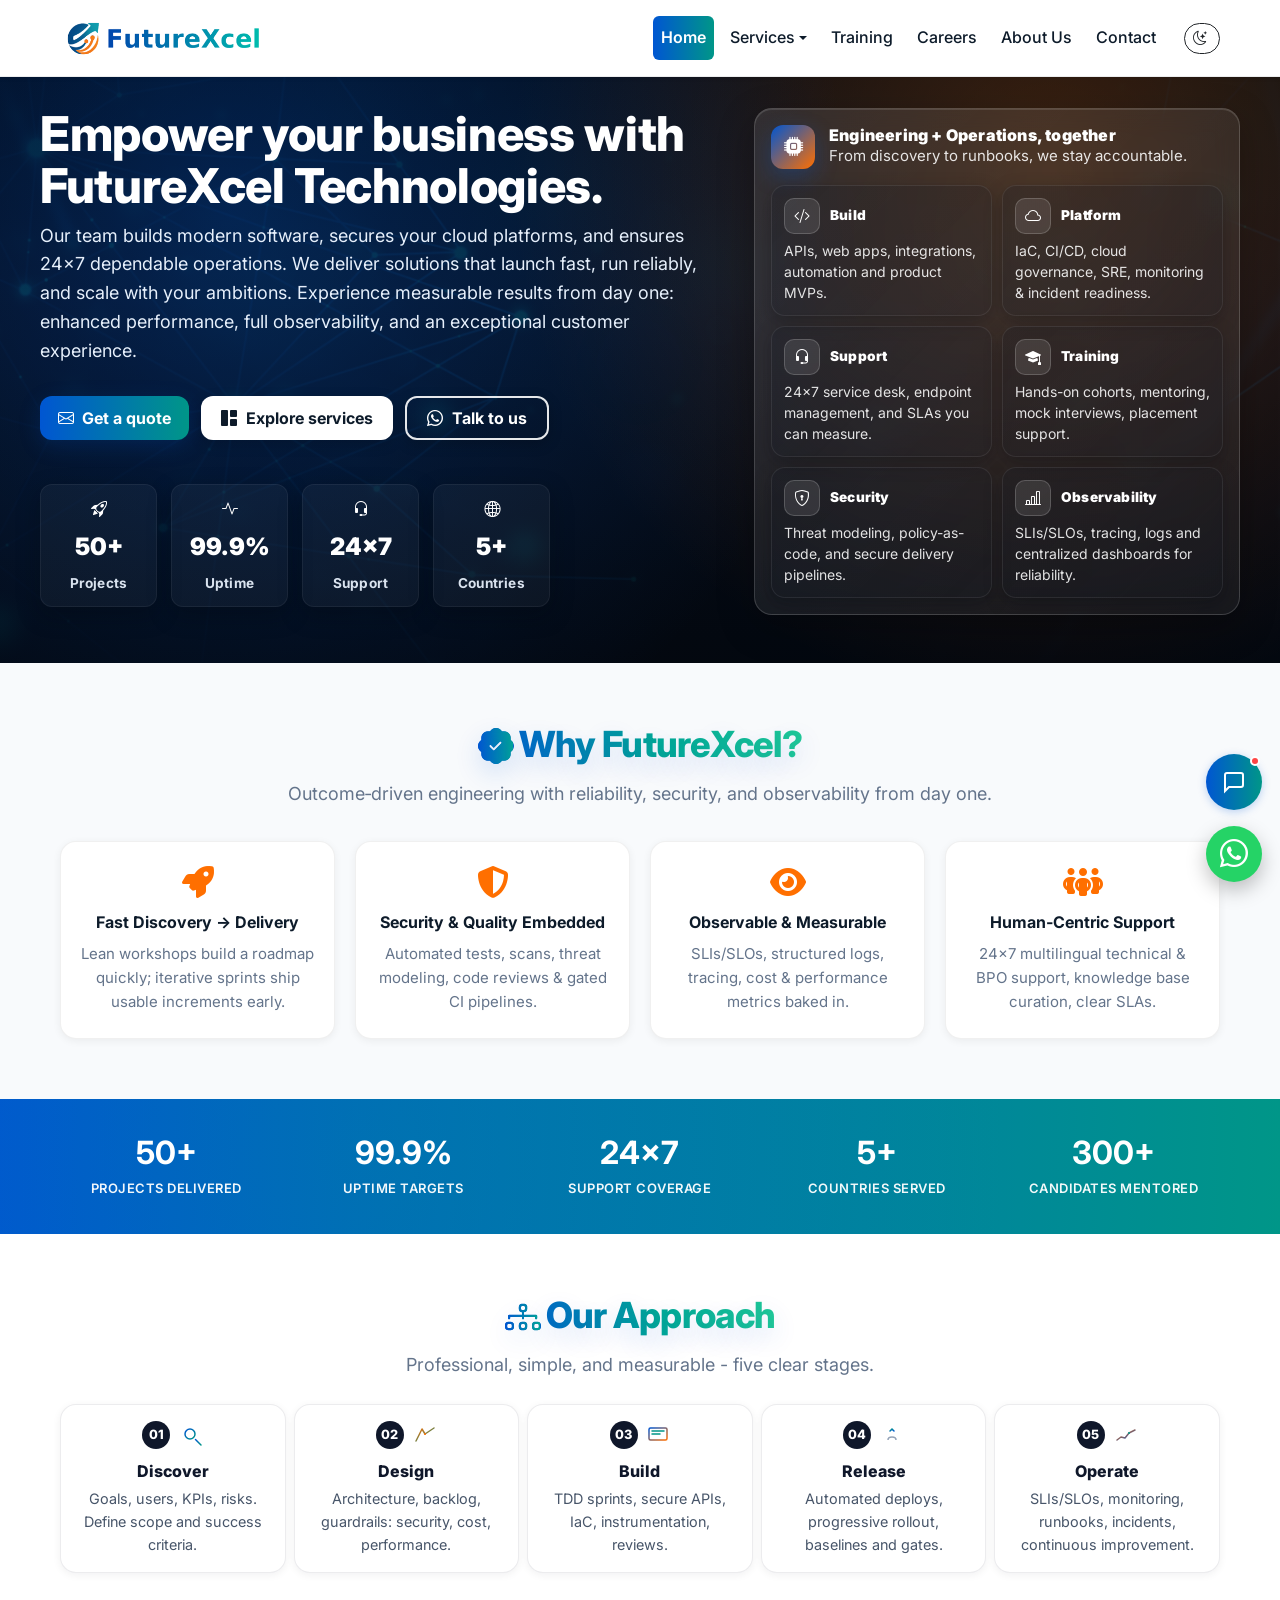
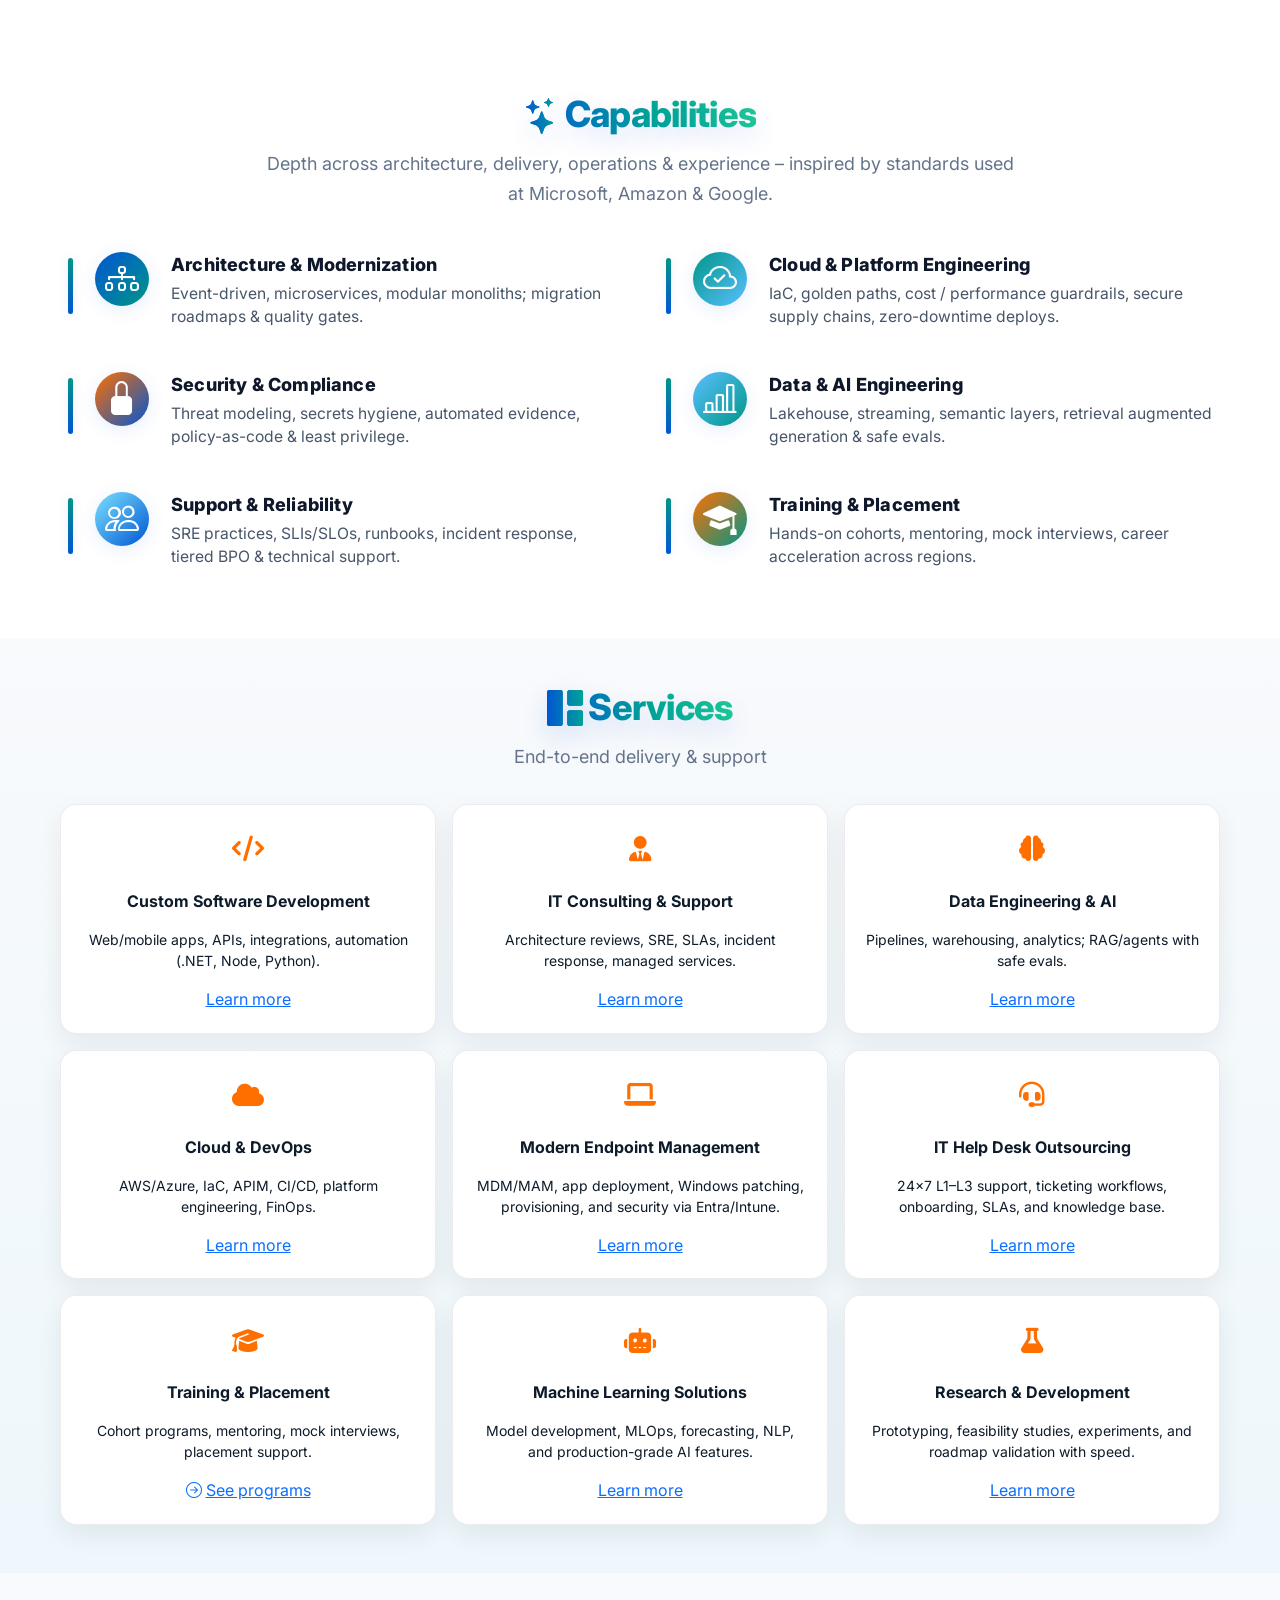
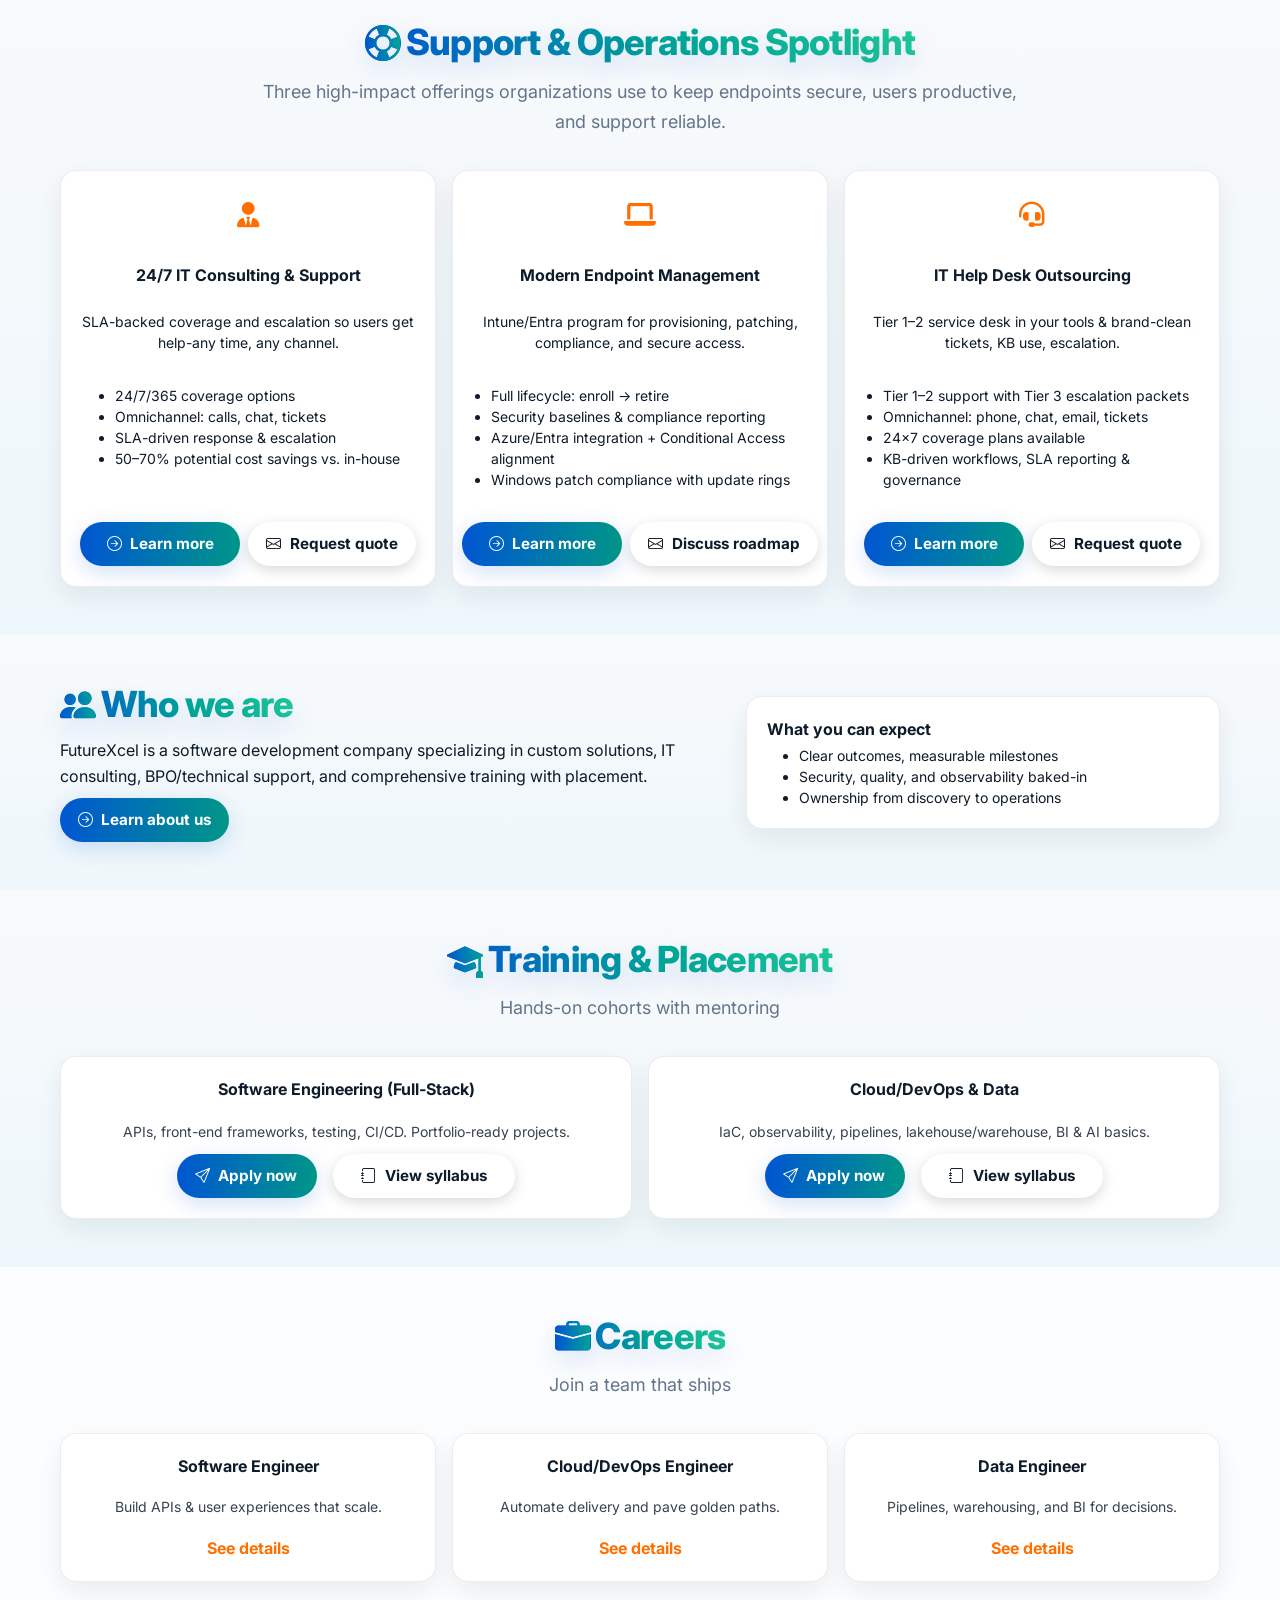
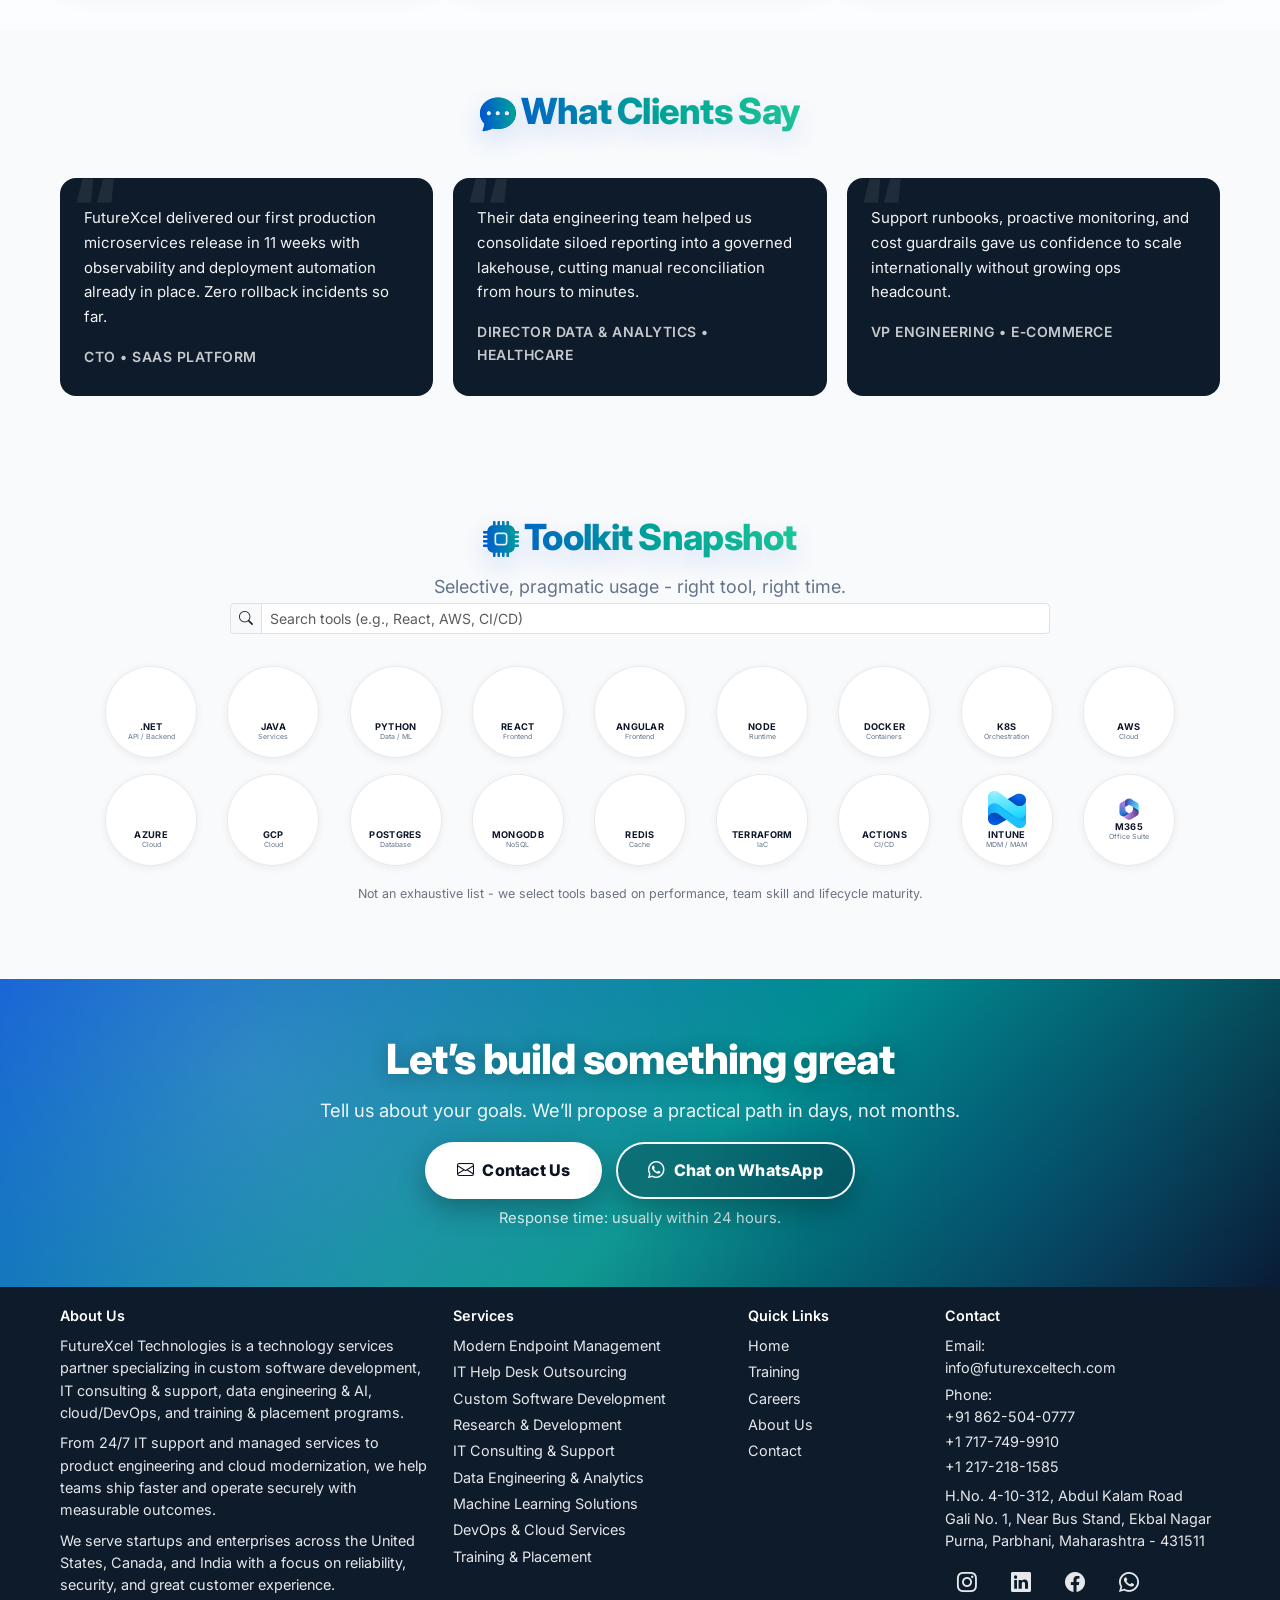
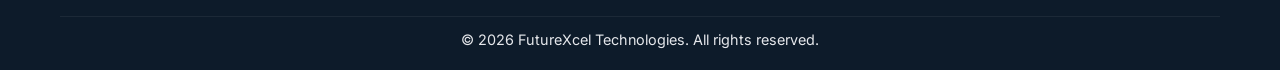
==== commit 3c8d9ec0: "Add files via upload" ====
--- a/index.html
+++ b/index.html
@@ -1,5941 +1,3559 @@
-<!-- File: index.html (Toolkit Snapshot – compact circular, 2-row layout) -->
-<!DOCTYPE html>
-<html lang="en">
-
-<head>
-  <meta charset="UTF-8" />
-  <meta name="viewport"
-    content="width=device-width, initial-scale=1, maximum-scale=5, user-scalable=yes, viewport-fit=cover, minimum-scale=1" />
-  <meta name="apple-mobile-web-app-capable" content="yes" />
-  <meta name="apple-mobile-web-app-status-bar-style" content="black-translucent" />
-  <meta name="description"
-    content="FutureXcel Technologies - custom software, IT consulting, data & AI, cloud/DevOps, BPO/technical support, training & placement." />
-  <meta name="keywords"
-    content="FutureXcel Technologies, software development, IT consulting, cloud services, DevOps, training, placement, technology solutions" />
-  <meta name="author" content="FutureXcel Technologies" />
-  <meta name="theme-color" content="#0d1b2a" />
-  <meta name="color-scheme" content="light dark" />
-  <title>FutureXcel Technologies</title>
-
-  <!-- Hints -->
-  <link rel="preconnect" href="https://cdn.jsdelivr.net" crossorigin>
-  <link rel="preconnect" href="https://cdnjs.cloudflare.com" crossorigin>
-  <link rel="preconnect" href="https://fonts.googleapis.com">
-  <link rel="preconnect" href="https://fonts.gstatic.com" crossorigin>
-  <link rel="preload" as="image" href="./assets/hero1.jpg" />
-  <!-- Favicon -->
-  <link rel="icon" type="image/png" href="./assets/Favico.png" />
-
-  <!-- Google Fonts - Professional Typography (Inter) -->
-  <link href="https://fonts.googleapis.com/css2?family=Inter:wght@300;400;500;600;700;800&display=swap"
-    rel="stylesheet">
-
-  <link href="https://cdn.jsdelivr.net/npm/bootstrap@5.3.2/dist/css/bootstrap.min.css" rel="stylesheet" />
-  <link href="https://cdn.jsdelivr.net/npm/bootstrap-icons/font/bootstrap-icons.css" rel="stylesheet" />
-  <link href="https://cdnjs.cloudflare.com/ajax/libs/font-awesome/6.4.0/css/all.min.css" rel="stylesheet" />
-  <link href="./styles.css" rel="stylesheet" />
-  <style>
-    /* Index page specific styles - common styles are in styles.css */
-
-    /* === LOGO ANIMATIONS - Continuous Live Animation (Always Visible) === */
-    .navbar-brand {
-      position: relative;
-      display: inline-flex;
-      align-items: center;
-      animation: logoEntrance 0.6s ease-out;
-    }
-
-    .navbar-brand img {
-      position: relative;
-      animation: logoPulse 3s ease-in-out infinite, logoGlow 2.5s ease-in-out infinite alternate;
-      transition: transform 0.3s ease;
-    }
-
-    /* Entrance animation on page load */
-    @keyframes logoEntrance {
-      from {
-        opacity: 0;
-        transform: translateY(-10px);
-      }
-
-      to {
-        opacity: 1;
-        transform: translateY(0);
-      }
-    }
-
-    /* Continuous pulse/breathing effect */
-    @keyframes logoPulse {
-
-      0%,
-      100% {
-        transform: scale(1);
-      }
-
-      50% {
-        transform: scale(1.03);
-      }
-    }
-
-    /* Continuous glow animation - Light Mode */
-    @keyframes logoGlow {
-      0% {
-        filter: drop-shadow(0 2px 6px rgba(0, 86, 210, 0.15)) drop-shadow(0 0 10px rgba(0, 86, 210, 0.1));
-      }
-
-      100% {
-        filter: drop-shadow(0 2px 12px rgba(0, 86, 210, 0.3)) drop-shadow(0 0 20px rgba(0, 150, 136, 0.2));
-      }
-    }
-
-    /* Continuous glow animation - Dark Mode */
-    @keyframes logoGlowDark {
-      0% {
-        filter: brightness(0) invert(1) drop-shadow(0 2px 6px rgba(255, 255, 255, 0.15)) drop-shadow(0 0 10px rgba(255, 255, 255, 0.1));
-      }
-
-      100% {
-        filter: brightness(0) invert(1) drop-shadow(0 2px 12px rgba(255, 255, 255, 0.3)) drop-shadow(0 0 20px rgba(255, 255, 255, 0.25));
-      }
-    }
-
-    /* Apply dark mode animation */
-    html.theme-dark .navbar-brand img {
-      animation: logoPulse 3s ease-in-out infinite, logoGlowDark 2.5s ease-in-out infinite alternate;
-    }
-
-    /* Hover enhancement (optional - adds extra effect on hover) */
-    .navbar-brand:hover img {
-      transform: scale(1.05);
-      animation-duration: 1.5s, 1.5s;
-    }
-
-    /* === FINAL FIX: Remove all nav underline (normal, active, focus, dropdown, dark mode) === */
-
-    /* All navbar links and dropdown toggles */
-    .navbar .nav-link,
-    .navbar .nav-link:hover,
-    .navbar .nav-link:focus,
-    .navbar .nav-link:active,
-    .navbar .nav-link.show,
-    .navbar .dropdown-toggle,
-    .navbar .dropdown-toggle:hover,
-    .navbar .dropdown-toggle:focus,
-    .navbar .dropdown-item,
-    .navbar .dropdown-item:hover,
-    .navbar .dropdown-item:focus {
-      text-decoration: none !important;
-      border: none !important;
-      box-shadow: none !important;
-    }
-
-    /* Active / open link (e.g., About Us, Services when dropdown open) */
-    .navbar .nav-link.active,
-    .navbar .nav-link.show,
-    .navbar .nav-link[aria-expanded="true"] {
-      text-decoration: none !important;
-      border: none !important;
-      box-shadow: none !important;
-    }
-
-    /* Dark mode consistency */
-    html.theme-dark .navbar .nav-link,
-    html.theme-dark .navbar .nav-link:hover,
-    html.theme-dark .navbar .nav-link:focus,
-    html.theme-dark .navbar .nav-link.active,
-    html.theme-dark .navbar .dropdown-toggle,
-    html.theme-dark .navbar .dropdown-toggle:hover,
-    html.theme-dark .navbar .dropdown-toggle:focus {
-      text-decoration: none !important;
-      border: none !important;
-      box-shadow: none !important;
-    }
-
-    /* Dark navbar logo - handled in animation above */
-
-    /* ========== HERO SECTION - Professional Design ========== */
-    .hero {
-      position: relative;
-      min-height: clamp(500px, 70vh, 750px);
-      height: auto;
-      display: flex;
-      align-items: center;
-      overflow: hidden;
-    }
-
-    #heroCarousel {
-      position: absolute;
-      top: 0;
-      left: 0;
-      right: 0;
-      bottom: 0;
-      width: 100%;
-      height: 100%;
-      z-index: 0;
-      overflow: hidden;
-    }
-
-    #heroCarousel .carousel-inner {
-      width: 100%;
-      height: 100%;
-    }
-
-    #heroCarousel .carousel-item {
-      position: relative;
-      width: 100%;
-      height: 100%;
-      min-height: 100%;
-    }
-
-    #heroCarousel .carousel-item video {
-      position: absolute;
-      top: 0;
-      left: 0;
-      width: 100%;
-      height: 100%;
-      min-width: 100%;
-      min-height: 100%;
-      object-fit: cover;
-      object-position: center;
-      background: black;
-      filter: brightness(0.5);
-      display: block;
-    }
-
-    .hero::after {
-      content: "";
-      position: absolute;
-      inset: 0;
-      background: linear-gradient(135deg, rgba(0, 86, 210, 0.75) 0%, rgba(0, 150, 136, 0.6) 50%, rgba(13, 27, 42, 0.9) 100%);
-      z-index: 1;
-      opacity: 1;
-    }
-
-    .hero .inner {
-      position: relative;
-      z-index: 2;
-      color: #fff;
-      padding: clamp(100px, 8vh, 120px) 0 clamp(60px, 6vh, 80px) 0;
-      text-align: left;
-    }
-
-    .hero .eyebrow {
-      margin-bottom: 1rem;
-      display: inline-block;
-    }
-
-    .hero h1 {
-      font-weight: 800;
-      letter-spacing: -0.02em;
-      line-height: 1.15;
-      font-size: clamp(2.25rem, 2rem + 2vw, 3.25rem);
-      margin-bottom: 1.25rem;
-      margin-top: 0;
-      color: #ffffff;
-      text-shadow: 0 2px 20px rgba(0, 0, 0, 0.5), 0 4px 40px rgba(0, 0, 0, 0.3);
-    }
-
-    .hero p.lead {
-      max-width: 720px;
-      font-size: clamp(1rem, 0.95rem + 0.25vw, 1.125rem);
-      line-height: 1.7;
-      color: #ffffff;
-      margin: 0 0 2rem 0;
-      text-shadow: 0 2px 15px rgba(0, 0, 0, 0.4), 0 1px 5px rgba(0, 0, 0, 0.3);
-      font-weight: 400;
-    }
-
-    .hero-badges {
-      display: flex;
-      flex-wrap: wrap;
-      gap: 0.6rem;
-      margin-bottom: 1.5rem;
-      margin-top: 0;
-      justify-content: flex-start;
-    }
-
-    .hero-badges .hb {
-      background: rgba(255, 255, 255, 0.18);
-      border: 1px solid rgba(255, 255, 255, 0.35);
-      color: #fff;
-      font-size: 0.8rem;
-      letter-spacing: 0.5px;
-      font-weight: 700;
-      padding: 0.6rem 1rem;
-      border-radius: 999px;
-      backdrop-filter: blur(10px);
-      transition: all 0.3s ease;
-    }
-
-    .hero-badges .hb:hover {
-      background: rgba(255, 255, 255, 0.28);
-      border-color: rgba(255, 255, 255, 0.5);
-      transform: translateY(-2px);
-      box-shadow: 0 4px 12px rgba(0, 0, 0, 0.2);
-    }
-
-    .hero-actions {
-      display: flex;
-      flex-wrap: wrap;
-      gap: 1rem;
-      margin-top: 0;
-      justify-content: flex-start;
-      align-items: center;
-    }
-
-    .btn-pill {
-      display: inline-flex;
-      align-items: center;
-      justify-content: center;
-      gap: 0.5rem;
-      border-radius: 999px;
-      padding: 12px 28px;
-      font-weight: 600;
-      font-size: 0.9375rem;
-      text-decoration: none;
-      line-height: 1.5;
-      border: 0;
-      position: relative;
-      overflow: hidden;
-      transition: all 0.3s cubic-bezier(0.4, 0, 0.2, 1);
-      cursor: pointer;
-    }
-
-    .btn-pill i {
-      font-size: 1.0625rem;
-      transition: transform 0.3s ease;
-    }
-
-    /* Button Style 1: Primary Gradient (Blue to Teal) - Light Mode */
-    .btn-brand {
-      background: var(--fx-gradient);
-      color: #fff;
-      border: none;
-      box-shadow: 0 4px 14px rgba(0, 86, 210, 0.3);
-    }
-
-    .btn-brand:hover {
-      background: linear-gradient(90deg, #0066e6, #00a896);
-      box-shadow: 0 6px 20px rgba(0, 86, 210, 0.4);
-      transform: translateY(-2px);
-    }
-
-    .btn-brand i {
-      color: #fff;
-    }
-
-    /* Button Style 2: White Background - Light Mode */
-    .btn-contrast {
-      background: #ffffff;
-      color: #0d1b2a;
-      border: none;
-      box-shadow: 0 4px 14px rgba(0, 0, 0, 0.15);
-    }
-
-    .btn-contrast:hover {
-      background: #f8f9fa;
-      box-shadow: 0 6px 20px rgba(0, 0, 0, 0.25);
-      transform: translateY(-2px);
-    }
-
-    .btn-contrast i {
-      color: #0d1b2a;
-    }
-
-    /* Button Style 3: Transparent with White Border - Light Mode */
-    .btn-outline {
-      background: transparent;
-      color: #fff;
-      border: 2px solid rgba(255, 255, 255, 0.9);
-      box-shadow: 0 4px 14px rgba(0, 0, 0, 0.2);
-    }
-
-    .btn-outline:hover {
-      background: rgba(255, 255, 255, 0.1);
-      border-color: #fff;
-      box-shadow: 0 6px 20px rgba(0, 0, 0, 0.3);
-      transform: translateY(-2px);
-    }
-
-    .btn-outline i {
-      color: #fff;
-    }
-
-    /* ========== VALUE / TRUST SECTIONS - Professional Design ========== */
-    .trust {
-      background: #f8fafc;
-      padding: 60px 0;
-    }
-
-    .trust.dark {
-      background: #0f1a2b;
-    }
-
-    /* Trust section now uses shared `.section-title` / `.section-sub` from styles.css */
-
-    .value-grid {
-      display: grid;
-      grid-template-columns: repeat(auto-fit, minmax(260px, 1fr));
-      gap: 20px;
-      margin-top: 2rem;
-      align-items: stretch;
-    }
-
-    .vcard {
-      background: #fff;
-      border: 1px solid rgba(0, 0, 0, 0.06);
-      border-radius: 16px;
-      padding: 24px 20px;
-      position: relative;
-      box-shadow: 0 2px 8px rgba(0, 0, 0, 0.06);
-      transition: all 0.3s cubic-bezier(0.4, 0, 0.2, 1);
-      overflow: hidden;
-      height: 100%;
-      display: flex;
-      flex-direction: column;
-    }
-
-    .vcard::before {
-      content: "";
-      position: absolute;
-      top: 0;
-      left: 0;
-      right: 0;
-      height: 3px;
-      background: var(--fx-gradient);
-      transform: scaleX(0);
-      transform-origin: left;
-      transition: transform 0.3s ease;
-    }
-
-    .vcard:hover {
-      transform: translateY(-6px);
-      box-shadow: 0 12px 32px rgba(0, 0, 0, 0.12);
-      border-color: rgba(0, 86, 210, 0.15);
-    }
-
-    .vcard:hover::before {
-      transform: scaleX(1);
-    }
-
-    .vcard i {
-      color: var(--fx-orange);
-      font-size: 2rem;
-      margin-bottom: 0.75rem;
-      transition: transform 0.3s ease;
-    }
-
-    .vcard:hover i {
-      transform: scale(1.1);
-    }
-
-    html.theme-dark .trust {
-      background: #0b1220
-    }
-
-    html.theme-dark .vcard {
-      background: #101c2d;
-      border-color: rgba(255, 255, 255, .08);
-      box-shadow: 0 8px 24px rgba(0, 0, 0, .55)
-    }
-
-    html.theme-dark .vcard:hover {
-      box-shadow: 0 16px 38px rgba(0, 0, 0, .7)
-    }
-
-    /* Metrics band - Professional Design */
-    .metrics-band {
-      background: var(--fx-gradient);
-      color: #fff;
-      padding: 35px 0;
-      position: relative;
-      overflow: hidden;
-    }
-
-    .metrics-band::before {
-      content: "";
-      position: absolute;
-      inset: 0;
-      background: var(--fx-radial);
-      opacity: 0.55;
-    }
-
-    .metrics-grid {
-      display: grid;
-      grid-template-columns: repeat(auto-fit, minmax(180px, 1fr));
-      gap: 24px;
-      text-align: center;
-      position: relative;
-      z-index: 1;
-    }
-
-    .metric {
-      transition: transform 0.3s ease;
-    }
-
-    .metric:hover {
-      transform: translateY(-5px);
-    }
-
-    .metric h3 {
-      font-size: 2rem;
-      font-weight: 700;
-      margin: 0;
-      line-height: 1.2;
-      color: #ffffff;
-    }
-
-    .metric p {
-      margin: 0.35rem 0 0;
-      font-size: 0.8125rem;
-      letter-spacing: 0.5px;
-      text-transform: uppercase;
-      font-weight: 600;
-      opacity: 0.95;
-      color: #ffffff;
-    }
-
-    /* Process timeline - Professional Design */
-    .process {
-      padding: 60px 0;
-      background: #fff;
-    }
-
-    html.theme-dark .process {
-      background: #0b1220 !important;
-    }
-
-    html.theme-dark .process .section-sub,
-    html.theme-dark .process p,
-    html.theme-dark .process .text-center p {
-      color: #e5e7eb !important;
-      opacity: 1 !important;
-    }
-
-    .timeline {
-      display: grid;
-      grid-template-columns: repeat(auto-fit, minmax(220px, 1fr));
-      gap: 20px;
-      margin-top: 2rem;
-    }
-
-    .step {
-      background: #fff;
-      border: 1px solid rgba(0, 0, 0, 0.06);
-      border-radius: 16px;
-      padding: 20px 18px;
-      position: relative;
-      box-shadow: 0 2px 8px rgba(0, 0, 0, 0.06);
-      transition: all 0.3s cubic-bezier(0.4, 0, 0.2, 1);
-      overflow: hidden;
-    }
-
-    .step::before {
-      content: "";
-      position: absolute;
-      top: 0;
-      left: 0;
-      right: 0;
-      height: 3px;
-      background: var(--fx-gradient);
-      transform: scaleX(0);
-      transform-origin: left;
-      transition: transform 0.3s ease;
-    }
-
-    .step:hover {
-      transform: translateY(-6px);
-      box-shadow: 0 12px 32px rgba(0, 0, 0, 0.12);
-      border-color: rgba(0, 86, 210, 0.15);
-    }
-
-    .step:hover::before {
-      transform: scaleX(1);
-    }
-
-    .step .badge {
-      position: absolute;
-      top: 14px;
-      right: 14px;
-      font-size: 0.65rem;
-      letter-spacing: 0.6px;
-    }
-
-    .step i {
-      font-size: 1.75rem;
-      color: var(--fx-orange);
-      margin-bottom: 0.5rem;
-      transition: transform 0.3s ease;
-    }
-
-    .step:hover i {
-      transform: scale(1.1);
-    }
-
-    html.theme-dark .step {
-      background: #101c2d;
-      border-color: rgba(255, 255, 255, .08);
-      box-shadow: 0 6px 18px rgba(0, 0, 0, .5)
-    }
-
-    html.theme-dark .step:hover {
-      box-shadow: 0 14px 36px rgba(0, 0, 0, .65)
-    }
-
-    /* Testimonials - Professional Design */
-    .testimonials {
-      background: #f8fafc;
-      padding: 60px 0;
-    }
-
-    .tgrid {
-      display: grid;
-      grid-template-columns: repeat(auto-fit, minmax(300px, 1fr));
-      gap: 20px;
-      margin-top: 2rem;
-    }
-
-    .testimonial {
-      background: #0d1b2a;
-      color: #fff;
-      border-radius: 16px;
-      padding: 28px 24px;
-      position: relative;
-      overflow: hidden;
-      transition: transform 0.3s ease, box-shadow 0.3s ease;
-    }
-
-    .testimonial::before {
-      content: "\201C";
-      position: absolute;
-      top: -10px;
-      left: 14px;
-      font-size: 5rem;
-      font-weight: 900;
-      color: rgba(255, 255, 255, 0.08);
-      line-height: 1;
-    }
-
-    .testimonial:hover {
-      transform: translateY(-4px);
-      box-shadow: 0 12px 32px rgba(13, 27, 42, 0.3);
-    }
-
-    .testimonial p {
-      font-size: 0.9375rem;
-      line-height: 1.65;
-      margin: 0 0 16px;
-      color: rgba(255, 255, 255, 0.95);
-    }
-
-    .testimonial .author {
-      font-weight: 600;
-      font-size: 0.875rem;
-      letter-spacing: 0.5px;
-      text-transform: uppercase;
-      opacity: 0.9;
-      color: rgba(255, 255, 255, 0.85);
-    }
-
-    html.theme-dark .testimonials {
-      background: #0b1220
-    }
-
-    html.theme-dark .testimonial {
-      background: #111f34
-    }
-
-    /* Tech stack - Professional Design */
-    .stack {
-      padding: 60px 0;
-      background: #f8fafc;
-    }
-
-    .stack-head {
-      max-width: 820px;
-      margin: 0 auto 2rem;
-      text-align: center;
-    }
-
-    .stack-head .section-sub {
-      color: #4b5563;
-      font-size: 1.0625rem;
-    }
-
-    .stack-filters {
-      display: flex;
-      gap: 0.5rem;
-      justify-content: center;
-      margin-bottom: 1.5rem;
-      flex-wrap: wrap;
-    }
-
-    .stack-filters .filter-btn {
-      border: 1px solid rgba(0, 0, 0, 0.08);
-      background: #fff;
-      color: #0f172a;
-      border-radius: 999px;
-      padding: 0.5rem 1rem;
-      font-weight: 600;
-      font-size: 0.875rem;
-      transition: all 0.3s ease;
-      cursor: pointer;
-    }
-
-    .stack-filters .filter-btn:hover {
-      background: #f8fafc;
-      border-color: rgba(0, 86, 210, 0.2);
-    }
-
-    /* Dark mode: white border on filter button hover */
-    html.theme-dark .stack-filters .filter-btn:hover {
-      border-color: rgba(255, 255, 255, 0.4) !important;
-    }
-
-    .stack-filters .filter-btn.active {
-      background: #0f172a;
-      color: #fff;
-      border-color: #0f172a;
-    }
-
-    .tech-grid {
-      display: grid;
-      grid-template-columns: repeat(auto-fit, minmax(140px, 1fr));
-      gap: 18px;
-    }
-
-    .tech-card {
-      background: #fff;
-      border: 1px solid rgba(0, 0, 0, 0.08);
-      border-radius: 14px;
-      padding: 20px 16px;
-      display: flex;
-      flex-direction: column;
-      align-items: center;
-      justify-content: center;
-      gap: 0.5rem;
-      position: relative;
-      box-shadow: 0 2px 8px rgba(0, 0, 0, 0.06);
-      transition: all 0.3s cubic-bezier(0.4, 0, 0.2, 1);
-      cursor: pointer;
-      overflow: hidden;
-    }
-
-    .tech-card::before {
-      content: "";
-      position: absolute;
-      top: 0;
-      left: 0;
-      right: 0;
-      height: 3px;
-      background: var(--fx-gradient);
-      transform: scaleX(0);
-      transform-origin: left;
-      transition: transform 0.3s ease;
-    }
-
-    /* Dark mode: white top border instead of blue gradient */
-    html.theme-dark .tech-card::before {
-      background: rgba(255, 255, 255, 0.9) !important;
-    }
-
-    html.theme-dark .tech-card:hover::before {
-      background: #ffffff !important;
-      box-shadow: 0 0 10px rgba(255, 255, 255, 0.5);
-    }
-
-    .tech-card:hover {
-      transform: translateY(-6px);
-      box-shadow: 0 12px 32px rgba(0, 86, 210, 0.2);
-      border-color: rgba(0, 86, 210, 0.25);
-      background: #fff;
-    }
-
-    .tech-card:hover::before {
-      transform: scaleX(1);
-    }
-
-    .tech-card img {
-      height: 42px;
-      width: 42px;
-      object-fit: contain;
-      filter: grayscale(50%);
-      transition: all 0.3s cubic-bezier(0.4, 0, 0.2, 1);
-    }
-
-    .tech-card[data-name="Microsoft 365"] img {
-      height: 50px;
-      width: 50px;
-    }
-
-    .tech-card:hover img {
-      filter: grayscale(0%);
-      transform: scale(1.15) translateY(-2px);
-    }
-
-    .tech-card .name {
-      transition: color 0.3s ease;
-    }
-
-    .tech-card:hover .name {
-      color: #0056d2;
-    }
-
-    .tech-card .name {
-      font-size: 0.75rem;
-      font-weight: 700;
-      letter-spacing: 0.3px;
-      color: #0f172a;
-      margin: 0;
-      text-transform: uppercase;
-    }
-
-    .tech-card .desc {
-      font-size: 0.625rem;
-      color: #64748b;
-      margin: 0;
-      line-height: 1.3;
-    }
-
-    .tech-card.hidden {
-      opacity: .001;
-      pointer-events: none
-    }
-
-    .stack-note {
-      font-size: .78rem;
-      color: #6b7280;
-      margin-top: 18px
-    }
-
-    html.theme-dark .stack {
-      background: #0f1a2b
-    }
-
-    html.theme-dark .tech-card {
-      background: #0f172a;
-      border-color: rgba(255, 255, 255, .08);
-      box-shadow: 0 6px 16px rgba(0, 0, 0, .5)
-    }
-
-    html.theme-dark .tech-card:hover {
-      border-color: rgba(255, 255, 255, 0.5) !important;
-      box-shadow: 0 12px 32px rgba(0, 0, 0, .7), 0 0 20px rgba(255, 255, 255, 0.2) !important;
-    }
-
-    html.theme-dark .tech-card:hover .name {
-      color: #ffffff !important;
-    }
-
-    /* Dark mode: ensure tech card images/logos are visible */
-    html.theme-dark .tech-card img {
-      opacity: 1 !important;
-      filter: brightness(1.2) contrast(1.1);
-    }
-
-    html.theme-dark .tech-card:hover img {
-      filter: brightness(1.4) contrast(1.2) drop-shadow(0 0 8px rgba(255, 255, 255, 0.4));
-    }
-
-    html.theme-dark .tech-card span {
-      color: #e5e7eb
-    }
-
-    html.theme-dark .tech-card small {
-      color: #94a3b8
-    }
-
-    html.theme-dark .stack-note {
-      color: #94a3b8
-    }
-
-    @media (max-width:520px) {
-      .tech-grid {
-        grid-template-columns: repeat(auto-fit, minmax(120px, 1fr));
-        gap: 14px
-      }
-
-      .tech-card {
-        padding: 14px 12px
-      }
-
-      .tech-card img {
-        height: 32px;
-        width: 32px
-      }
-
-      .tech-card[data-name="Microsoft 365"] img {
-        height: 38px;
-        width: 38px;
-      }
-    }
-
-    /* Section titles - using styles.css, only dark mode override */
-    html.theme-dark .section-title {
-      -webkit-text-fill-color: #fff !important;
-      background: none !important;
-    }
-
-    /* Service cards - using styles.css */
-
-    html.theme-dark .fxc-card {
-      background: #0f1a2b;
-      border-color: rgba(255, 255, 255, .06);
-      box-shadow: 0 6px 18px rgba(0, 0, 0, .5)
-    }
-
-    /* CTA band */
-    /* CTA Section - Professional Design */
-    .enroll {
-      background: var(--fx-gradient);
-      color: #fff;
-      text-align: center;
-      padding: 60px 20px;
-    }
-
-    .enroll h2 {
-      font-size: clamp(1.75rem, 1.5rem + 1vw, 2.25rem);
-      font-weight: 700;
-      margin-bottom: 1rem;
-      color: #ffffff;
-    }
-
-    .enroll p {
-      font-size: 1.0625rem;
-      line-height: 1.6;
-      margin-bottom: 1.5rem;
-      opacity: 0.95;
-      color: #ffffff;
-    }
-
-    /* Unified CTA buttons: professional, consistent across site */
-    /* Buttons on gradient backgrounds (.enroll, .cta-section) should be solid white */
-    .enroll .btn-cta,
-    .cta-section .btn-cta {
-      display: inline-flex;
-      align-items: center;
-      gap: .5rem;
-      border-radius: 999px;
-      padding: 12px 28px;
-      font-weight: 700;
-      letter-spacing: .2px;
-      color: #0d1b2a;
-      background: #ffffff;
-      border: 2px solid #ffffff;
-      text-decoration: none;
-      box-shadow: 0 6px 20px rgba(0, 0, 0, 0.3);
-      transition: transform .2s ease, box-shadow .25s ease, background .25s ease;
-    }
-
-    .enroll .btn-cta i,
-    .cta-section .btn-cta i {
-      font-size: 1.05rem;
-      color: #0d1b2a;
-    }
-
-    .enroll .btn-cta:hover,
-    .enroll .btn-cta:focus-visible,
-    .cta-section .btn-cta:hover,
-    .cta-section .btn-cta:focus-visible {
-      transform: translateY(-2px);
-      background: #f8f9fa;
-      color: #0d1b2a;
-      border-color: #ffffff;
-      box-shadow: 0 10px 30px rgba(0, 0, 0, 0.4);
-    }
-
-    .enroll .btn-cta:hover i,
-    .cta-section .btn-cta:hover i {
-      color: #0d1b2a;
-    }
-
-    /* Footer */
-    footer {
-      background: var(--fx-dark);
-      color: #f1f5f9 !important;
-      padding: 18px 0 !important;
-    }
-
-    footer h5 {
-      color: #fff;
-      margin-bottom: 8px !important;
-      font-size: inherit !important;
-    }
-
-    footer h1,
-    footer h2,
-    footer h3,
-    footer h4,
-    footer h5,
-    footer h6 {
-      color: #ffffff !important;
-    }
-
-    footer p,
-    footer span,
-    footer div,
-    footer address,
-    footer .copyright,
-    footer small,
-    footer .text-muted {
-      color: #e5e7eb !important;
-      font-size: 0.9rem !important;
-      line-height: 1.55 !important;
-    }
-
-    footer a {
-      color: #e5e7eb !important;
-      text-decoration: none;
-      display: block;
-      margin-bottom: 4px !important;
-      font-size: 0.9rem !important;
-      transition: color 0.2s ease;
-    }
-
-    footer a:hover {
-      color: #fff !important;
-      text-decoration: underline
-    }
-
-    .footer-rule {
-      border-color: rgba(255, 255, 255, .25) !important;
-      margin: 1rem 0
-    }
-
-    .copyright {
-      font-size: .9rem
-    }
-
-    /* Footer contact spacing + social icons row */
-    footer address {
-      margin-bottom: .5rem
-    }
-
-    /* Fix footer contact phone spacing */
-    footer address.mb-0 {
-      margin-bottom: 0.25rem !important;
-      line-height: 1.4;
-    }
-
-    footer address.mb-0 a {
-      display: inline-block;
-      margin: 0;
-      padding: 0;
-      line-height: 1.4;
-    }
-
-    footer address.mb-0 br {
-      line-height: 1.4;
-    }
-
-    footer .social {
-      display: flex !important;
-      flex-direction: row !important;
-      align-items: center !important;
-      gap: 10px !important;
-      flex-wrap: wrap !important;
-    }
-
-    footer .social a {
-      display: inline-flex !important;
-      align-items: center !important;
-      justify-content: center !important;
-      width: 32px !important;
-      height: 32px !important;
-      border-radius: 50% !important;
-      margin: 0 !important;
-      padding: 0 !important;
-      text-decoration: none !important;
-    }
-
-    footer .social a i {
-      font-size: 1.25rem !important;
-      line-height: 1 !important;
-      transition: transform .2s ease, filter .2s ease;
-      will-change: transform, filter;
-    }
-
-    /* Hover: soft white glow + slight lift */
-    footer .social a:hover i,
-    footer .social a:focus-visible i {
-      transform: translateY(-1px);
-      filter:
-        drop-shadow(0 0 4px rgba(255, 255, 255, 0.45)) drop-shadow(0 0 10px rgba(255, 255, 255, 0.35));
-    }
-
-    /* Dark mode footer - ensure all text is visible */
-    html.theme-dark footer {
-      background: #070d18;
-      color: #f1f5f9 !important;
-    }
-
-    html.theme-dark footer h1,
-    html.theme-dark footer h2,
-    html.theme-dark footer h3,
-    html.theme-dark footer h4,
-    html.theme-dark footer h5,
-    html.theme-dark footer h6 {
-      color: #ffffff !important;
-    }
-
-    html.theme-dark footer p,
-    html.theme-dark footer span,
-    html.theme-dark footer div,
-    html.theme-dark footer address,
-    html.theme-dark footer .copyright,
-    html.theme-dark footer small,
-    html.theme-dark footer .text-muted {
-      color: #e5e7eb !important;
-    }
-
-    html.theme-dark footer a {
-      color: #e5e7eb !important;
-    }
-
-    html.theme-dark footer a:hover,
-    html.theme-dark footer a:focus {
-      color: #ffffff !important;
-      text-decoration: underline;
-    }
-
-    html.theme-dark footer .social a {
-      color: #e5e7eb !important;
-    }
-
-    html.theme-dark footer .social a:hover,
-    html.theme-dark footer .social a:focus {
-      color: #ffffff !important;
-    }
-
-    /* Stronger glow on dark footer backgrounds */
-    footer[style],
-    footer {
-      --fx-footer-glow1: rgba(255, 255, 255, 0.55);
-      --fx-footer-glow2: rgba(255, 255, 255, 0.40);
-    }
-
-    html.theme-dark footer .social a:hover i,
-    html.theme-dark footer .social a:focus-visible i {
-      filter:
-        drop-shadow(0 0 5px var(--fx-footer-glow1)) drop-shadow(0 0 12px var(--fx-footer-glow2));
-    }
-
-    /* Accessibility: no motion */
-    @media (prefers-reduced-motion: reduce) {
-      footer .social a i {
-        transition: none;
-      }
-
-      footer .social a:hover i,
-      footer .social a:focus-visible i {
-        transform: none;
-      }
-    }
-
-    /* Ensure generic footer links don't override social layout */
-    footer a {
-      margin-bottom: 6px;
-    }
-
-    footer .social a {
-      margin-bottom: 0 !important;
-    }
-
-    /* Modal */
-    .modal-scrim {
-      position: fixed;
-      inset: 0;
-      background: rgba(0, 0, 0, .55);
-      display: none;
-      z-index: 1050
-    }
-
-    .modal-scrim.open {
-      display: block
-    }
-
-    .fxc-modal {
-      position: fixed;
-      inset: auto 0 0 0;
-      margin: auto;
-      top: 10vh;
-      width: min(720px, 92%);
-      background: #fff;
-      border: 1px solid rgba(0, 0, 0, .06);
-      border-radius: 22px;
-      box-shadow: 0 24px 54px rgba(0, 0, 0, .35);
-      padding: 24px 24px 20px;
-      z-index: 1060;
-      display: none
-    }
-
-    .fxc-modal.open {
-      display: block;
-      animation: pop .35s ease
-    }
-
-    @keyframes pop {
-      from {
-        transform: translateY(20px);
-        opacity: 0
-      }
-
-      to {
-        transform: translateY(0);
-        opacity: 1
-      }
-    }
-
-    .fxc-modal header {
-      display: flex;
-      align-items: center;
-      justify-content: space-between;
-      margin-bottom: 6px
-    }
-
-    .fxc-modal .close {
-      border-radius: 12px;
-      border: 1px solid rgba(0, 0, 0, .12);
-      background: transparent;
-      padding: .45rem .8rem
-    }
-
-    html.theme-dark .fxc-modal .close {
-      border-color: rgba(255, 255, 255, 0.22);
-      color: #ffffff;
-      background: rgba(255, 255, 255, 0.06);
-      box-shadow: 0 10px 22px rgba(0, 0, 0, 0.45);
-      transition: transform .2s ease, background .2s ease, border-color .2s ease, box-shadow .2s ease;
-    }
-
-    html.theme-dark .fxc-modal .close:hover,
-    html.theme-dark .fxc-modal .close:focus-visible {
-      background: rgba(255, 255, 255, 0.1);
-      border-color: rgba(255, 255, 255, 0.34);
-      transform: translateY(-1px);
-      box-shadow: 0 14px 28px rgba(0, 0, 0, 0.55);
-    }
-
-    html.theme-dark .fxc-modal {
-      background: #101c2d;
-      color: #fff;
-      border-color: rgba(255, 255, 255, .08)
-    }
-
-    /* WhatsApp */
-    .whatsapp-float {
-      position: fixed;
-      right: 18px;
-      bottom: 18px;
-      z-index: 1100;
-      display: inline-flex;
-      align-items: center;
-      justify-content: center;
-      width: 56px;
-      height: 56px;
-      border-radius: 50%;
-      background: #25d366;
-      color: #fff;
-      box-shadow: 0 8px 20px rgba(0, 0, 0, .25)
-    }
-
-    .whatsapp-float:hover {
-      transform: scale(1.05);
-      color: #fff
-    }
-
-    /* Dark theme additions */
-    html.theme-dark body {
-      background: #0b1220;
-      color: #fff !important
-    }
-
-    html.theme-dark .navbar,
-    html.theme-dark .navbar.bg-white {
-      background: rgba(10, 16, 28, .95) !important;
-    }
-
-    html.theme-dark .navbar .nav-link {
-      color: #fff !important
-    }
-
-    html.theme-dark .navbar-brand img {
-      filter: brightness(0) invert(1)
-    }
-
-    html.theme-dark .navbar .navbar-toggler-icon {
-      filter: none !important;
-      background-image: url("data:image/svg+xml,%3csvg xmlns='http://www.w3.org/2000/svg' viewBox='0 0 30 30'%3e%3cpath stroke='rgba%28255, 255, 255, 1%29' stroke-linecap='round' stroke-miterlimit='10' stroke-width='2' d='M4 7h22M4 15h22M4 23h22'/%3e%3c/svg%3e") !important;
-      opacity: 1 !important;
-    }
-
-    html.theme-dark .navbar .navbar-toggler {
-      border-color: rgba(255, 255, 255, 0.25) !important;
-      background-color: rgba(255, 255, 255, 0.05) !important;
-    }
-
-    html.theme-dark .navbar .navbar-toggler:hover,
-    html.theme-dark .navbar .navbar-toggler:focus {
-      border-color: rgba(255, 255, 255, 0.4) !important;
-      background-color: rgba(255, 255, 255, 0.1) !important;
-    }
-
-    /* Fix: ensure light backgrounds don’t stay light in dark mode (readability) */
-    html.theme-dark .bg-light {
-      background: #0f1a2b !important;
-    }
-
-    html.theme-dark .text-dark {
-      color: #e5e7eb !important;
-    }
-
-    html.theme-dark section.bg-light,
-    html.theme-dark .fxc-card.bg-light {
-      background: #0f1a2b !important;
-    }
-
-    /* Active dropdown fix: ensure Services not orange on home unless on sub-page */
-    .navbar .dropdown-toggle.fx-active-sub {
-      background: var(--fx-gradient);
-      color: #fff !important;
-      font-weight: 600
-    }
-
-    /* Hero polish: animated ambient dots */
-    .hero::after {
-      animation: heroGlow 12s linear infinite
-    }
-
-    @keyframes heroGlow {
-      0% {
-        filter: brightness(.55) hue-rotate(0deg)
-      }
-
-      50% {
-        filter: brightness(.65) hue-rotate(25deg)
-      }
-
-      100% {
-        filter: brightness(.55) hue-rotate(0deg)
-      }
-    }
-
-    .btn-pill {
-      position: relative;
-    }
-
-    .btn-pill::after {
-      content: "";
-      position: absolute;
-      inset: 0;
-      border-radius: inherit;
-      padding: 2px;
-      background: linear-gradient(135deg, rgba(255, 255, 255, .5), rgba(255, 255, 255, 0));
-      -webkit-mask: linear-gradient(#fff 0 0) content-box, linear-gradient(#fff 0 0);
-      mask: linear-gradient(#fff 0 0) content-box, linear-gradient(#fff 0 0);
-      -webkit-mask-composite: xor;
-      mask-composite: exclude;
-      pointer-events: none;
-      opacity: 0;
-      transition: .35s
-    }
-
-    .btn-pill:hover::after {
-      opacity: 1
-    }
-
-    /* Capabilities - Professional Design */
-    .capabilities {
-      background: #fff;
-      padding: 40px 0;
-    }
-
-    .cap-grid {
-      display: grid;
-      grid-template-columns: repeat(auto-fit, minmax(280px, 1fr));
-      gap: 16px;
-      margin-top: 1rem;
-    }
-
-    .cap-card {
-      background: #f8fafc;
-      border: 1px solid rgba(0, 0, 0, 0.06);
-      border-radius: 16px;
-      padding: 18px 16px;
-      box-shadow: 0 2px 8px rgba(0, 0, 0, 0.06);
-      transition: all 0.3s cubic-bezier(0.4, 0, 0.2, 1);
-      display: flex;
-      flex-direction: column;
-      gap: 0.5rem;
-      position: relative;
-      overflow: hidden;
-    }
-
-    .cap-card::before {
-      content: "";
-      position: absolute;
-      top: 0;
-      left: 0;
-      right: 0;
-      height: 3px;
-      background: var(--fx-gradient);
-      transform: scaleX(0);
-      transform-origin: left;
-      transition: transform 0.3s ease;
-    }
-
-    .cap-card:hover {
-      transform: translateY(-6px);
-      box-shadow: 0 12px 32px rgba(0, 0, 0, 0.12);
-      background: #fff;
-      border-color: rgba(0, 86, 210, 0.15);
-    }
-
-    .cap-card:hover::before {
-      transform: scaleX(1);
-    }
-
-    .cap-card:hover .cap-icon {
-      transform: scale(1.05);
-    }
-
-    .cap-icon {
-      width: 48px;
-      height: 48px;
-      border-radius: 12px;
-      background: var(--fx-gradient);
-      display: flex;
-      align-items: center;
-      justify-content: center;
-      color: #fff;
-      font-size: 1.25rem;
-      box-shadow: 0 4px 12px rgba(0, 86, 210, 0.25);
-      transition: transform 0.3s ease, box-shadow 0.3s ease;
-    }
-
-    .cap-card h6 {
-      font-weight: 600;
-      margin: 0;
-      font-size: 1rem;
-      color: #0f172a;
-    }
-
-    .cap-card p {
-      font-size: 0.875rem;
-      line-height: 1.5;
-      margin: 0;
-      color: #64748b;
-    }
-
-    html.theme-dark .capabilities {
-      background: #0b1220
-    }
-
-    html.theme-dark .cap-card {
-      background: #101c2d;
-      border-color: rgba(255, 255, 255, .08);
-      box-shadow: 0 8px 24px rgba(0, 0, 0, .55)
-    }
-
-    html.theme-dark .cap-card:hover {
-      background: #16283e
-    }
-
-    html.theme-dark .cap-card p {
-      color: #b8c3d4
-    }
-
-    /* Toolkit Snapshot - compact circular badges, 2 rows, original icon colors */
-    .stack {
-      padding: 72px 0;
-      background: #f7f9fc
-    }
-
-    @media (max-width:720px) {
-      .stack {
-        padding: 50px 0;
-      }
-    }
-
-    .stack-head {
-      max-width: 860px;
-      margin: 0 auto 18px;
-      text-align: center
-    }
-
-    .stack-head .section-sub {
-      color: #4b5563
-    }
-
-    .stack-search {
-      max-width: 560px;
-      margin: 14px auto 2px
-    }
-
-    @media (max-width:720px) {
-      .stack-search {
-        max-width: 100%;
-        margin: 14px 10px 2px;
-        padding: 0 5px;
-      }
-    }
-
-    /* Responsive sizing for circles across desktop/iPad/mobile */
-    .stack {
-      --tech-size: 96px;
-      --tech-pad: 10px;
-      --tech-logo: 30px;
-      --tech-logo-lg: 34px;
-      /* e.g. M365 */
-      --tech-gap: 14px;
-    }
-
-    /* Toolkit Snapshot: show ALL tools, wrap into rows based on screen size (no horizontal scroll). */
-    .stack .tech-grid {
-      display: flex;
-      flex-wrap: wrap;
-      gap: var(--tech-gap);
-      justify-content: center;
-      align-items: center;
-      width: 100%;
-      max-width: 1200px;
-      margin: 0 auto;
-      padding: 0 12px;
-    }
-
-    .stack .tech-card {
-      width: var(--tech-size);
-      height: var(--tech-size);
-      border-radius: 50%;
-      display: flex;
-      flex-direction: column;
-      align-items: center;
-      justify-content: center;
-      gap: .35rem;
-      padding: var(--tech-pad);
-      box-sizing: border-box;
-      background: #fff;
-      border: 2px solid rgba(17, 24, 39, .08);
-      box-shadow: 0 4px 12px rgba(17, 24, 39, .08);
-      transition: transform .22s ease, box-shadow .22s ease, border-color .22s ease;
-      position: relative;
-      overflow: hidden;
-      cursor: pointer;
-      flex: 0 0 auto;
-    }
-
-    /* When circles get very small, hide the desc to keep it clean */
-    .stack.stack--tiny .tech-card .desc {
-      display: none;
-    }
-
-    .stack.stack--tiny .tech-card .name {
-      font-size: 0.62rem;
-      letter-spacing: 0.2px;
-    }
-
-    /* Prevent ugly wrapping inside circles */
-    .stack .tech-card .name,
-    .stack .tech-card .desc {
-      max-width: 100%;
-      overflow: hidden;
-      text-overflow: ellipsis;
-      white-space: nowrap;
-    }
-
-    /* Mobile: keep it clean (no desc line) */
-    @media (max-width: 720px) {
-      .stack .tech-card .desc {
-        display: none;
-      }
-    }
-
-    .tech-card::before {
-      content: "";
-      position: absolute;
-      inset: -2px;
-      border-radius: 50%;
-      background: var(--fx-gradient);
-      opacity: 0;
-      transition: opacity 0.3s ease;
-      z-index: -1;
-    }
-
-    /* Dark mode: white glow instead of blue gradient */
-    html.theme-dark .tech-card::before {
-      background: rgba(255, 255, 255, 0.3) !important;
-    }
-
-    html.theme-dark .tech-card:hover::before {
-      background: rgba(255, 255, 255, 0.5) !important;
-      opacity: 0.3 !important;
-      box-shadow: 0 0 20px rgba(255, 255, 255, 0.4);
-    }
-
-    .tech-card:hover {
-      transform: translateY(-4px) scale(1.03);
-      box-shadow: 0 12px 32px rgba(0, 86, 210, 0.25);
-      border-color: rgba(0, 86, 210, 0.3);
-    }
-
-    .tech-card:hover::before {
-      opacity: 0.15;
-    }
-
-    .tech-card img {
-      height: var(--tech-logo);
-      width: var(--tech-logo);
-      max-height: var(--tech-logo);
-      max-width: var(--tech-logo);
-      object-fit: contain;
-      display: block;
-      filter: grayscale(30%);
-      transition: filter 0.3s ease;
-      flex-shrink: 0;
-    }
-
-    .tech-card[data-name="Microsoft 365"] img {
-      height: var(--tech-logo-lg);
-      width: var(--tech-logo-lg);
-      max-height: var(--tech-logo-lg);
-      max-width: var(--tech-logo-lg);
-    }
-
-    .tech-card:hover img {
-      filter: grayscale(0%);
-      /* Removed transform to prevent cropping */
-    }
-
-    .tech-card .name {
-      font-size: 0.72rem;
-      font-weight: 800;
-      letter-spacing: .3px;
-      color: #0f172a;
-      margin: 0;
-      text-transform: uppercase;
-      transition: color 0.3s ease;
-      text-align: center;
-      line-height: 1.15;
-    }
-
-    .tech-card:hover .name {
-      color: #0056d2;
-    }
-
-    .tech-card .desc {
-      font-size: .58rem;
-      color: #64748b;
-      margin: 0;
-      text-align: center;
-      line-height: 1.2;
-    }
-
-    .tech-card.hidden {
-      opacity: .001;
-      pointer-events: none
-    }
-
-    html.theme-dark .stack {
-      background: #0f1a2b
-    }
-
-    html.theme-dark .tech-card {
-      background: #101c2d;
-      border-color: rgba(255, 255, 255, .08);
-      box-shadow: 0 8px 20px rgba(0, 0, 0, .5)
-    }
-
-    html.theme-dark .tech-card:hover {
-      border-color: rgba(255, 255, 255, 0.5) !important;
-      box-shadow: 0 14px 32px rgba(0, 0, 0, .7), 0 0 25px rgba(255, 255, 255, 0.2) !important;
-    }
-
-    html.theme-dark .tech-card:hover .name {
-      color: #ffffff !important;
-    }
-
-    /* Dark mode: ensure tech card images/logos are visible */
-    html.theme-dark .tech-card img {
-      opacity: 1 !important;
-      filter: brightness(1.2) contrast(1.1);
-    }
-
-    html.theme-dark .tech-card:hover img {
-      filter: brightness(1.4) contrast(1.2) drop-shadow(0 0 8px rgba(255, 255, 255, 0.4));
-    }
-
-    html.theme-dark .tech-card .name {
-      color: #e5e7eb
-    }
-
-    html.theme-dark .tech-card .desc {
-      color: #94a3b8
-    }
-
-    /* iPad / medium screens */
-    @media (max-width: 1024px) {
-      .stack {
-        --tech-size: 88px;
-        --tech-pad: 9px;
-        --tech-logo: 28px;
-        --tech-logo-lg: 32px;
-      }
-
-      .stack .tech-grid {
-        gap: 14px;
-        padding: 0 12px;
-      }
-    }
-
-    /* Mobile */
-    @media (max-width: 720px) {
-      .stack {
-        --tech-size: 80px;
-        --tech-pad: 8px;
-        --tech-logo: 26px;
-        --tech-logo-lg: 30px;
-      }
-
-      .stack .tech-grid {
-        gap: 12px;
-        padding: 0 10px;
-      }
-    }
-
-    /* Small mobile */
-    @media (max-width: 480px) {
-      .stack {
-        --tech-size: 72px;
-        --tech-pad: 7px;
-        --tech-logo: 24px;
-        --tech-logo-lg: 28px;
-      }
-    }
-
-    /* Touch devices: prevent "stuck hover" zoom from cropping logos inside circles */
-    @media (hover: none) and (pointer: coarse) {
-      .tech-card:hover {
-        transform: none !important;
-      }
-
-      .tech-card:hover img {
-        transform: none !important;
-      }
-
-      .tech-card:hover::before {
-        opacity: 0 !important;
-      }
-    }
-
-    /* ========== SUPPORT & OPERATIONS SPOTLIGHT (SITE-CONSISTENT) ========== */
-    .support-spotlight-card ul {
-      padding-left: 1.05rem;
-      margin-bottom: 0;
-    }
-
-    .support-spotlight-card ul li {
-      margin: 0.35rem 0;
-    }
-
-    .support-mini {
-      padding: 10px 16px;
-      font-size: 0.85rem;
-      min-height: 40px;
-      width: auto;
-    }
-
-    /* Spotlight: make outline buttons readable on light backgrounds */
-    .support-spotlight-card .btn-pill.btn-outline.support-mini {
-      background: #ffffff !important;
-      color: #0d1b2a !important;
-      border: 1px solid rgba(13, 27, 42, 0.18) !important;
-    }
-
-    .support-spotlight-card .btn-pill.btn-outline.support-mini i {
-      color: #0d1b2a !important;
-    }
-
-    .support-spotlight-card .btn-pill.btn-outline.support-mini:hover,
-    .support-spotlight-card .btn-pill.btn-outline.support-mini:focus {
-      background: #ffffff !important;
-      border-color: rgba(0, 86, 210, 0.28) !important;
-      box-shadow: 0 10px 20px rgba(0, 0, 0, 0.10);
-    }
-
-    html.theme-dark .support-spotlight-card .btn-pill.btn-outline.support-mini {
-      background: rgba(255, 255, 255, 0.08) !important;
-      color: #ffffff !important;
-      border-color: rgba(255, 255, 255, 0.22) !important;
-    }
-
-    html.theme-dark .support-spotlight-card .btn-pill.btn-outline.support-mini i {
-      color: #ffffff !important;
-    }
-
-    @media (max-width: 991.98px) {
-      .support-mini {
-        width: 100%;
-        justify-content: center;
-      }
-    }
-
-    /* --- Approach timeline redesign --- */
-    .fxc-timeline {
-      position: relative;
-      background: #fff;
-      border: 1px solid rgba(0, 0, 0, .06);
-      border-radius: 18px;
-      padding: 22px;
-      box-shadow: 0 8px 18px rgba(0, 0, 0, .06)
-    }
-
-    .tl-steps {
-      display: grid;
-      grid-template-columns: repeat(5, minmax(120px, 1fr));
-      gap: 14px;
-      position: relative
-    }
-
-    .tl-step {
-      position: relative;
-      background: #f8fafc;
-      border: 1px solid rgba(0, 0, 0, .06);
-      border-radius: 16px;
-      padding: 16px 12px;
-      display: flex;
-      flex-direction: column;
-      align-items: center;
-      gap: .35rem;
-      cursor: pointer;
-      transition: .22s;
-      box-shadow: 0 6px 16px rgba(0, 0, 0, .06)
-    }
-
-    .tl-step .badge {
-      position: absolute;
-      top: 10px;
-      left: 10px
-    }
-
-    .tl-step i {
-      font-size: 1.35rem;
-      color: var(--fx-orange)
-    }
-
-    .tl-step .tl-name {
-      font-weight: 700;
-      font-size: .9rem
-    }
-
-    .tl-step .tl-desc {
-      font-size: .72rem;
-      color: #64748b
-    }
-
-    .tl-step:hover {
-      transform: translateY(-4px);
-      box-shadow: 0 12px 26px rgba(0, 0, 0, .12);
-      background: #fff
-    }
-
-    .tl-step.active {
-      background: #fff;
-      border-color: rgba(0, 86, 210, .35)
-    }
-
-    .tl-progress {
-      position: absolute;
-      left: 22px;
-      right: 22px;
-      top: calc(100% - 88px);
-      height: 6px;
-      background: rgba(0, 0, 0, .06);
-      border-radius: 999px;
-      overflow: hidden
-    }
-
-    .tl-progress .tl-bar {
-      height: 100%;
-      width: 100%;
-      transform-origin: left center;
-      transform: scaleX(0);
-      background: var(--fx-gradient)
-    }
-
-    .tl-detail {
-      margin-top: 16px;
-      background: #0d1b2a;
-      color: #fff;
-      border-radius: 16px;
-      padding: 16px;
-      box-shadow: 0 10px 22px rgba(0, 0, 0, .18)
-    }
-
-    .tl-detail.switch {
-      opacity: .65;
-      transition: opacity .14s ease
-    }
-
-    .tl-detail-inner {
-      display: flex;
-      gap: .9rem;
-      align-items: flex-start
-    }
-
-    .tl-detail-icon {
-      display: inline-flex;
-      align-items: center;
-      justify-content: center;
-      width: 42px;
-      height: 42px;
-      border-radius: 10px;
-      background: var(--fx-gradient);
-      box-shadow: 0 6px 14px rgba(0, 0, 0, .18)
-    }
-
-    .tl-detail-icon i {
-      color: #fff;
-      font-size: 1.2rem
-    }
-
-    .fxc-timeline.in .tl-step {
-      animation: tlPop .35s ease backwards
-    }
-
-    .fxc-timeline.in .tl-step:nth-child(2) {
-      animation-delay: .05s
-    }
-
-    .fxc-timeline.in .tl-step:nth-child(3) {
-      animation-delay: .1s
-    }
-
-    .fxc-timeline.in .tl-step:nth-child(4) {
-      animation-delay: .15s
-    }
-
-    .fxc-timeline.in .tl-step:nth-child(5) {
-      animation-delay: .2s
-    }
-
-    @keyframes tlPop {
-      from {
-        opacity: 0;
-        transform: translateY(10px)
-      }
-
-      to {
-        opacity: 1;
-        transform: translateY(0)
-      }
-    }
-
-    html.theme-dark .fxc-timeline {
-      background: #101c2d;
-      border-color: rgba(255, 255, 255, .08);
-      box-shadow: 0 6px 18px rgba(0, 0, 0, .5)
-    }
-
-    html.theme-dark .tl-step {
-      background: #101c2d;
-      border-color: rgba(255, 255, 255, .08);
-      box-shadow: 0 6px 18px rgba(0, 0, 0, .5)
-    }
-
-    html.theme-dark .tl-step:hover {
-      background: #16283e
-    }
-
-    html.theme-dark .tl-step .tl-desc {
-      color: #b8c3d4
-    }
-
-    html.theme-dark .tl-detail {
-      background: #111f34
-    }
-
-    html.theme-dark .tl-progress {
-      background: rgba(255, 255, 255, .08)
-    }
-
-    @media (max-width:992px) {
-      .tl-steps {
-        grid-template-columns: repeat(3, minmax(120px, 1fr))
-      }
-    }
-
-    @media (max-width:640px) {
-      .tl-steps {
-        grid-template-columns: repeat(2, minmax(120px, 1fr))
-      }
-
-      .tl-progress {
-        top: auto;
-        bottom: 18px
-      }
-    }
-
-    /* --- Approach timeline redesign --- */
-    .fxc-timeline {
-      position: relative;
-      display: grid;
-      grid-template-columns: 1.1fr .9fr;
-      gap: 22px;
-      background: linear-gradient(180deg, #ffffff 0%, #f7f9fc 100%);
-      border: 1px solid rgba(17, 24, 39, .08);
-      border-radius: 22px;
-      padding: 24px;
-      box-shadow: 0 10px 24px rgba(17, 24, 39, .08)
-    }
-
-    .fxc-timeline .tl-left {
-      position: relative
-    }
-
-    .fxc-timeline .tl-right {
-      position: relative
-    }
-
-    .tl-steps {
-      display: flex;
-      flex-direction: column;
-      gap: 12px
-    }
-
-    .tl-step {
-      position: relative;
-      background: #fff;
-      border: 1px solid rgba(17, 24, 39, .08);
-      border-radius: 14px;
-      padding: 14px 12px;
-      display: flex;
-      align-items: center;
-      gap: .65rem;
-      cursor: pointer;
-      transition: .22s;
-      box-shadow: 0 6px 16px rgba(17, 24, 39, .06)
-    }
-
-    .tl-step:hover {
-      transform: translateY(-2px);
-      box-shadow: 0 12px 26px rgba(17, 24, 39, .12)
-    }
-
-    .tl-step.active {
-      border-color: rgba(0, 86, 210, .4);
-      box-shadow: 0 14px 32px rgba(0, 86, 210, .12)
-    }
-
-    .tl-chip {
-      display: inline-flex;
-      align-items: center;
-      justify-content: center;
-      width: 28px;
-      height: 28px;
-      border-radius: 50%;
-      background: var(--fx-gradient);
-      color: #fff;
-      font-weight: 800;
-      font-size: .8rem;
-      box-shadow: 0 6px 14px rgba(0, 0, 0, .14)
-    }
-
-    .tl-step i {
-      font-size: 1.2rem;
-      color: var(--fx-orange)
-    }
-
-    .tl-text {
-      display: flex;
-      flex-direction: column
-    }
-
-    .tl-name {
-      font-weight: 800;
-      color: #0f172a
-    }
-
-    .tl-desc {
-      font-size: .8rem;
-      color: #64748b
-    }
-
-    .tl-progress {
-      margin-top: 8px;
-      height: 8px;
-      background: rgba(17, 24, 39, .08);
-      border-radius: 999px;
-      overflow: hidden
-    }
-
-    .tl-bar {
-      height: 100%;
-      width: 100%;
-      transform-origin: left center;
-      transform: scaleX(0);
-      background: var(--fx-gradient)
-    }
-
-    .tl-detail {
-      background: #0d1b2a;
-      color: #fff;
-      border-radius: 18px;
-      padding: 18px;
-      box-shadow: 0 12px 28px rgba(0, 0, 0, .18)
-    }
-
-    .tl-detail.switch {
-      opacity: .65;
-      transition: opacity .14s ease
-    }
-
-    .tl-detail-inner {
-      display: flex;
-      gap: 1rem;
-      align-items: flex-start
-    }
-
-    .tl-detail-icon {
-      display: inline-flex;
-      align-items: center;
-      justify-content: center;
-      width: 50px;
-      height: 50px;
-      border-radius: 12px;
-      background: var(--fx-gradient);
-      box-shadow: 0 8px 18px rgba(0, 0, 0, .22)
-    }
-
-    .tl-detail-icon i {
-      color: #fff;
-      font-size: 1.25rem
-    }
-
-    .tl-points {
-      padding-left: 1rem
-    }
-
-    .fxc-timeline.in .tl-step {
-      animation: tlPop .35s ease backwards
-    }
-
-    .fxc-timeline.in .tl-step:nth-child(2) {
-      animation-delay: .05s
-    }
-
-    .fxc-timeline.in .tl-step:nth-child(3) {
-      animation-delay: .1s
-    }
-
-    .fxc-timeline.in .tl-step:nth-child(4) {
-      animation-delay: .15s
-    }
-
-    .fxc-timeline.in .tl-step:nth-child(5) {
-      animation-delay: .2s
-    }
-
-    @keyframes tlPop {
-      from {
-        opacity: 0;
-        transform: translateY(10px)
-      }
-
-      to {
-        opacity: 1;
-        transform: translateY(0)
-      }
-    }
-
-    html.theme-dark .fxc-timeline {
-      background: linear-gradient(180deg, #101c2d 0%, #0f1a2b 100%);
-      border-color: rgba(255, 255, 255, .08);
-      box-shadow: 0 8px 22px rgba(0, 0, 0, .5)
-    }
-
-    html.theme-dark .tl-step {
-      background: #101c2d;
-      border-color: rgba(255, 255, 255, .08);
-      box-shadow: 0 6px 18px rgba(0, 0, 0, .5)
-    }
-
-    html.theme-dark .tl-step:hover {
-      background: #16283e
-    }
-
-    html.theme-dark .tl-name {
-      color: #e5e7eb
-    }
-
-    html.theme-dark .tl-desc {
-      color: #b8c3d4
-    }
-
-    html.theme-dark .tl-detail {
-      background: #111f34
-    }
-
-    html.theme-dark .tl-progress {
-      background: rgba(255, 255, 255, .12)
-    }
-
-    @media (max-width:992px) {
-      .fxc-timeline {
-        grid-template-columns: 1fr;
-      }
-
-      .tl-right {
-        order: 2
-      }
-
-      .tl-left {
-        order: 1
-      }
-    }
-
-    /* Footer social icons layout fix: keep icons inline, compact, and consistent */
-    footer .social {
-      display: flex;
-      align-items: center;
-      gap: 10px;
-      flex-wrap: wrap;
-    }
-
-    footer .social a {
-      display: inline-flex !important;
-      align-items: center;
-      justify-content: center;
-      width: 32px;
-      height: 32px;
-      border-radius: 50%;
-      margin: 0;
-      text-decoration: none;
-    }
-
-    footer .social a i {
-      font-size: 1.25rem;
-      line-height: 1;
-    }
-
-    /* Ensure generic footer links don’t force social icons to stack */
-    footer a {
-      display: block;
-    }
-
-    footer .social a {
-      display: inline-flex !important;
-    }
-
-    /* ========== MOBILE RESPONSIVE STYLES ========== */
-    @media (max-width: 768px) {
-
-      /* Navbar */
-      .navbar {
-        padding: 0.5rem 0;
-      }
-
-      .navbar-brand img {
-        height: 40px;
-      }
-
-      .navbar .nav-link {
-        padding: 0.5rem 0.75rem;
-        margin: 0.15rem 0;
-        font-size: 0.9rem;
-      }
-
-      .dropdown-menu {
-        margin-top: 0.5rem;
-        border-radius: 8px;
-      }
-
-      .dropdown-item {
-        padding: 0.5rem 1rem;
-        font-size: 0.9rem;
-      }
-
-      /* Hero Section */
-      .hero {
-        min-height: 45vh;
-        overflow: visible;
-      }
-
-      .hero .inner {
-        padding: 50px 0 60px;
-        min-height: auto;
-        overflow: visible;
-      }
-
-      .hero h1 {
-        font-size: clamp(1.8rem, 5vw, 2.5rem);
-        line-height: 1.2;
-      }
-
-      .hero p.lead {
-        font-size: clamp(0.95rem, 2.5vw, 1.1rem);
-        padding: 0 10px;
-      }
-
-      .hero-badges {
-        gap: 0.4rem;
-        justify-content: center;
-        flex-wrap: wrap;
-      }
-
-      .hero-badges .hb {
-        font-size: 0.6rem;
-        padding: 0.35rem 0.6rem;
-      }
-
-      .hero-actions {
-        flex-direction: column;
-        align-items: stretch;
-        gap: 0.75rem;
-        padding: 0 10px;
-        margin-top: 1.5rem;
-      }
-
-      .btn-pill {
-        width: 100%;
-        justify-content: center;
-        padding: 14px 24px;
-        font-size: 0.9rem;
-        min-height: 48px;
-        display: flex;
-        flex-shrink: 0;
-      }
-
-      .btn-pill.btn-outline {
-        background: rgba(255, 255, 255, 0.15);
-        border: 2px solid rgba(255, 255, 255, 0.9);
-        color: #fff;
-        backdrop-filter: blur(4px);
-      }
-
-      .btn-pill.btn-outline:hover {
-        background: rgba(255, 255, 255, 0.25);
-        border-color: #fff;
-        color: #fff;
-      }
-
-      /* Video Carousel */
-      .hero {
-        min-height: 55vh;
-        position: relative;
-      }
-
-      #heroCarousel {
-        position: absolute;
-        top: 0;
-        left: 0;
-        right: 0;
-        bottom: 0;
-        width: 100%;
-        height: 100%;
-        min-height: 55vh;
-        z-index: 0;
-        display: block !important;
-        visibility: visible !important;
-        opacity: 1 !important;
-      }
-
-      #heroCarousel .carousel-inner {
-        width: 100%;
-        height: 100%;
-        min-height: 55vh;
-      }
-
-      #heroCarousel .carousel-item {
-        position: relative;
-        width: 100%;
-        height: 100%;
-        min-height: 55vh;
-        display: block !important;
-      }
-
-      #heroCarousel .carousel-item video {
-        position: absolute;
-        top: 0;
-        left: 0;
-        width: 100% !important;
-        height: 100% !important;
-        min-height: 55vh !important;
-        min-width: 100% !important;
-        display: block !important;
-        visibility: visible !important;
-        opacity: 1 !important;
-        object-fit: cover !important;
-        object-position: center !important;
-      }
-
-      /* Sections */
-      .trust,
-      .process,
-      .capabilities,
-      .testimonials,
-      .stack {
-        padding: 50px 0;
-      }
-
-      .section-title {
-        font-size: clamp(1.4rem, 4vw, 1.9rem);
-        margin-bottom: 15px;
-      }
-
-      .section-sub {
-        font-size: 0.9rem;
-      }
-
-      /* Value Grid */
-      .value-grid {
-        grid-template-columns: 1fr;
-        gap: 18px;
-        padding: 0 10px;
-      }
-
-      .vcard {
-        padding: 20px 18px;
-      }
-
-      /* Metrics Band */
-      .metrics-band {
-        padding: 40px 0;
-      }
-
-      .metrics-grid {
-        grid-template-columns: repeat(2, 1fr);
-        gap: 24px;
-        padding: 0 15px;
-      }
-
-      .metric h3 {
-        font-size: 1.6rem;
-      }
-
-      .metric p {
-        font-size: 0.7rem;
-      }
-
-      /* Approach Steps */
-      .approach-step {
-        padding: 14px 12px;
-      }
-
-      .approach-step .title {
-        font-size: 0.9rem;
-      }
-
-      .approach-step .text {
-        font-size: 0.8rem;
-      }
-
-      /* Capabilities Grid */
-      .cap-grid {
-        grid-template-columns: 1fr;
-        gap: 20px;
-        padding: 0 10px;
-      }
-
-      .cap-card {
-        padding: 22px 20px;
-      }
-
-      /* Services Grid */
-      .row.g-3.g-md-4 {
-        --bs-gutter-x: 0.75rem;
-        --bs-gutter-y: 0.75rem;
-      }
-
-      .fxc-card {
-        padding: 18px;
-      }
-
-      /* Testimonials */
-      .tgrid {
-        grid-template-columns: 1fr;
-        gap: 20px;
-        padding: 0 10px;
-      }
-
-      .testimonial {
-        padding: 22px 20px;
-      }
-
-      /* Footer */
-      footer {
-        padding: 24px 0;
-      }
-
-      footer .row {
-        --bs-gutter-y: 1.5rem;
-      }
-
-      /* Container padding */
-      .container {
-        padding-left: 15px;
-        padding-right: 15px;
-      }
-
-      /* WhatsApp Float */
-      .whatsapp-float {
-        width: 50px;
-        height: 50px;
-        right: 15px;
-        bottom: 15px;
-      }
-
-      .whatsapp-float i {
-        font-size: 1.5rem;
-      }
-
-      /* CTA Section */
-      .enroll {
-        padding: 50px 15px;
-      }
-
-      .enroll h2 {
-        font-size: clamp(1.5rem, 5vw, 2rem);
-      }
-
-      .enroll p {
-        font-size: 0.95rem;
-        padding: 0 10px;
-      }
-
-      .enroll .d-flex {
-        flex-direction: column;
-        gap: 0.75rem;
-        align-items: stretch;
-      }
-
-      .enroll .btn-cta {
-        width: 100%;
-        justify-content: center;
-      }
-    }
-
-    @media (max-width: 480px) {
-
-      /* Hero Section */
-      .hero {
-        min-height: auto;
-        padding-bottom: 20px;
-        overflow: visible;
-      }
-
-      .hero .inner {
-        padding: 40px 0 50px;
-        overflow: visible;
-      }
-
-      .hero h1 {
-        font-size: clamp(1.6rem, 6vw, 2.2rem);
-        margin-bottom: 1rem;
-      }
-
-      .hero p.lead {
-        margin-bottom: 1.5rem;
-        padding: 0 5px;
-      }
-
-      .hero-badges {
-        margin-bottom: 1rem;
-      }
-
-      .hero-badges .hb {
-        font-size: 0.55rem;
-        padding: 0.3rem 0.5rem;
-      }
-
-      .hero-actions {
-        margin-top: 1.5rem;
-        gap: 0.65rem;
-        padding: 0 5px;
-      }
-
-      .btn-pill {
-        padding: 12px 20px;
-        font-size: 0.85rem;
-        min-height: 46px;
-        display: flex;
-      }
-
-      .btn-pill.btn-outline {
-        background: rgba(255, 255, 255, 0.15);
-        border: 2px solid rgba(255, 255, 255, 0.9);
-        color: #fff;
-        backdrop-filter: blur(4px);
-      }
-
-      /* Sections */
-      .trust,
-      .process,
-      .capabilities,
-      .testimonials,
-      .stack {
-        padding: 40px 0;
-      }
-
-      /* Metrics */
-      .metrics-grid {
-        grid-template-columns: 1fr;
-        gap: 20px;
-      }
-
-      /* Container */
-      .container {
-        padding-left: 12px;
-        padding-right: 12px;
-      }
-
-      /* Buttons */
-      .btn-cta {
-        width: 100%;
-        justify-content: center;
-        padding: 10px 24px;
-        font-size: 0.9rem;
-      }
-
-      /* Approach Steps - Stack on very small screens */
-      .approach-step {
-        margin-bottom: 12px;
-      }
-    }
-
-    /* Fix horizontal overflow - Base constraints for all devices */
-    html {
-      width: 100%;
-      max-width: 100%;
-      overflow-x: hidden;
-      position: relative;
-    }
-
-    body {
-      overflow-x: hidden;
-      width: 100%;
-      max-width: 100%;
-      position: relative;
-      margin: 0;
-      padding: 0;
-    }
-
-    * {
-      box-sizing: border-box;
-    }
-
-    /* Ensure images don't overflow */
-    img {
-      max-width: 100%;
-      height: auto;
-    }
-
-    /* Base constraints for main and sections */
-    main {
-      width: 100%;
-      max-width: 100%;
-      overflow-x: hidden;
-    }
-
-    section {
-      width: 100%;
-      max-width: 100%;
-      overflow-x: hidden;
-    }
-
-    /* ========== MOBILE RESPONSIVE STYLES ========== */
-    @media (max-width: 768px) {
-
-      /* Navbar */
-      .navbar {
-        padding: 0.5rem 0;
-      }
-
-      .navbar-brand img {
-        height: 40px;
-      }
-
-      .navbar .nav-link {
-        padding: 0.5rem 0.75rem;
-        margin: 0.15rem 0;
-        font-size: 0.9rem;
-      }
-
-      .dropdown-menu {
-        margin-top: 0.5rem;
-        border-radius: 8px;
-      }
-
-      .dropdown-item {
-        padding: 0.5rem 1rem;
-        font-size: 0.9rem;
-      }
-
-      /* Hero Section */
-      .hero {
-        min-height: 50vh;
-        overflow: visible;
-        position: relative;
-      }
-
-      .hero .inner {
-        padding: 50px 15px 70px;
-        min-height: auto;
-        overflow: visible;
-        position: relative;
-        z-index: 10;
-      }
-
-      .hero h1 {
-        font-size: clamp(1.8rem, 5vw, 2.5rem);
-        line-height: 1.2;
-      }
-
-      .hero p.lead {
-        font-size: clamp(0.95rem, 2.5vw, 1.1rem);
-        padding: 0 10px;
-      }
-
-      .hero-badges {
-        gap: 0.4rem;
-        justify-content: center;
-        flex-wrap: wrap;
-      }
-
-      .hero-badges .hb {
-        font-size: 0.6rem;
-        padding: 0.35rem 0.6rem;
-      }
-
-      .hero-actions {
-        flex-direction: column;
-        align-items: stretch;
-        gap: 0.75rem;
-        padding: 0 10px;
-        margin-top: 1.5rem;
-      }
-
-      .btn-pill {
-        width: 100%;
-        justify-content: center;
-        padding: 14px 24px;
-        font-size: 0.9rem;
-        min-height: 48px;
-        display: flex;
-        flex-shrink: 0;
-      }
-
-      .btn-pill.btn-outline {
-        background: rgba(255, 255, 255, 0.15);
-        border: 2px solid rgba(255, 255, 255, 0.9);
-        color: #fff;
-        backdrop-filter: blur(4px);
-      }
-
-      .btn-pill.btn-outline:hover {
-        background: rgba(255, 255, 255, 0.25);
-        border-color: #fff;
-        color: #fff;
-      }
-
-      /* Video Carousel */
-      .hero {
-        min-height: 55vh;
-        position: relative;
-      }
-
-      #heroCarousel {
-        position: absolute;
-        top: 0;
-        left: 0;
-        right: 0;
-        bottom: 0;
-        width: 100%;
-        height: 100%;
-        min-height: 55vh;
-        z-index: 0;
-        display: block !important;
-        visibility: visible !important;
-        opacity: 1 !important;
-      }
-
-      #heroCarousel .carousel-inner {
-        width: 100%;
-        height: 100%;
-        min-height: 55vh;
-      }
-
-      #heroCarousel .carousel-item {
-        position: relative;
-        width: 100%;
-        height: 100%;
-        min-height: 55vh;
-        display: block !important;
-      }
-
-      #heroCarousel .carousel-item video {
-        position: absolute;
-        top: 0;
-        left: 0;
-        width: 100% !important;
-        height: 100% !important;
-        min-height: 55vh !important;
-        min-width: 100% !important;
-        display: block !important;
-        visibility: visible !important;
-        opacity: 1 !important;
-        object-fit: cover !important;
-        object-position: center !important;
-      }
-
-      /* Sections */
-      .trust,
-      .process,
-      .capabilities,
-      .testimonials,
-      .stack {
-        padding: 50px 0;
-      }
-
-      .section-title {
-        font-size: clamp(1.4rem, 4vw, 1.9rem);
-        margin-bottom: 15px;
-      }
-
-      .section-sub {
-        font-size: 0.9rem;
-      }
-
-      /* Value Grid */
-      .value-grid {
-        grid-template-columns: 1fr;
-        gap: 18px;
-        padding: 0 10px;
-      }
-
-      .vcard {
-        padding: 20px 18px;
-      }
-
-      /* Metrics Band */
-      .metrics-band {
-        padding: 40px 0;
-      }
-
-      .metrics-grid {
-        grid-template-columns: repeat(2, 1fr);
-        gap: 24px;
-        padding: 0 15px;
-      }
-
-      .metric h3 {
-        font-size: 1.6rem;
-      }
-
-      .metric p {
-        font-size: 0.7rem;
-      }
-
-      /* Approach Steps */
-      .approach-step {
-        padding: 14px 12px;
-      }
-
-      .approach-step .title {
-        font-size: 0.9rem;
-      }
-
-      .approach-step .text {
-        font-size: 0.8rem;
-      }
-
-      /* Capabilities Grid */
-      .cap-grid {
-        grid-template-columns: 1fr;
-        gap: 20px;
-        padding: 0 10px;
-      }
-
-      .cap-card {
-        padding: 22px 20px;
-      }
-
-      /* Services Grid */
-      .row.g-3.g-md-4 {
-        --bs-gutter-x: 0.75rem;
-        --bs-gutter-y: 0.75rem;
-      }
-
-      .fxc-card {
-        padding: 18px;
-      }
-
-      /* Testimonials */
-      .tgrid {
-        grid-template-columns: 1fr;
-        gap: 20px;
-        padding: 0 10px;
-      }
-
-      .testimonial {
-        padding: 22px 20px;
-      }
-
-      /* Footer */
-      footer {
-        padding: 24px 0;
-      }
-
-      footer .row {
-        --bs-gutter-y: 1.5rem;
-      }
-
-      /* Container padding */
-      .container {
-        padding-left: 15px;
-        padding-right: 15px;
-      }
-
-      /* WhatsApp Float */
-      .whatsapp-float {
-        width: 50px;
-        height: 50px;
-        right: 15px;
-        bottom: 15px;
-      }
-
-      .whatsapp-float i {
-        font-size: 1.5rem;
-      }
-
-      /* CTA Section */
-      .enroll {
-        padding: 50px 15px;
-      }
-
-      .enroll h2 {
-        font-size: clamp(1.5rem, 5vw, 2rem);
-      }
-
-      .enroll p {
-        font-size: 0.95rem;
-        padding: 0 10px;
-      }
-
-      .enroll .d-flex {
-        flex-direction: column;
-        gap: 0.75rem;
-        align-items: stretch;
-      }
-
-      .enroll .btn-cta {
-        width: 100%;
-        justify-content: center;
-      }
-    }
-
-    @media (max-width: 480px) {
-
-      /* Hero Section */
-      .hero {
-        min-height: auto;
-        padding-bottom: 20px;
-        overflow: visible;
-      }
-
-      .hero .inner {
-        padding: 40px 0 50px;
-        overflow: visible;
-      }
-
-      .hero h1 {
-        font-size: clamp(1.6rem, 6vw, 2.2rem);
-        margin-bottom: 1rem;
-      }
-
-      .hero p.lead {
-        margin-bottom: 1.5rem;
-        padding: 0 5px;
-      }
-
-      .hero-badges {
-        margin-bottom: 1rem;
-      }
-
-      .hero-badges .hb {
-        font-size: 0.55rem;
-        padding: 0.3rem 0.5rem;
-      }
-
-      .hero-actions {
-        margin-top: 1.5rem;
-        gap: 0.65rem;
-        padding: 0 5px;
-      }
-
-      .btn-pill {
-        padding: 12px 20px;
-        font-size: 0.85rem;
-        min-height: 46px;
-        display: flex;
-      }
-
-      .btn-pill.btn-outline {
-        background: rgba(255, 255, 255, 0.15);
-        border: 2px solid rgba(255, 255, 255, 0.9);
-        color: #fff;
-        backdrop-filter: blur(4px);
-      }
-
-      /* Sections */
-      .trust,
-      .process,
-      .capabilities,
-      .testimonials,
-      .stack {
-        padding: 40px 0;
-      }
-
-      /* Metrics */
-      .metrics-grid {
-        grid-template-columns: 1fr;
-        gap: 20px;
-      }
-
-      /* Container */
-      .container {
-        padding-left: 12px;
-        padding-right: 12px;
-      }
-
-      /* Buttons */
-      .btn-cta {
-        width: 100%;
-        justify-content: center;
-        padding: 10px 24px;
-        font-size: 0.9rem;
-      }
-
-      /* Approach Steps - Stack on very small screens */
-      .approach-step {
-        margin-bottom: 12px;
-      }
-    }
-
-    /* Fix horizontal overflow */
-    body {
-      overflow-x: hidden;
-      width: 100%;
-    }
-
-    * {
-      box-sizing: border-box;
-    }
-
-    /* Ensure images don't overflow */
-    img {
-      max-width: 100%;
-      height: auto;
-    }
-
-    /* Fix video carousel on mobile */
-    @media (max-width: 768px) {
-      #heroCarousel {
-        min-height: 45vh;
-        position: absolute;
-        top: 0;
-        left: 0;
-        right: 0;
-        bottom: 0;
-      }
-
-      #heroCarousel .carousel-item {
-        min-height: 45vh;
-      }
-
-      /* Ensure hero content is above video */
-      .hero .container {
-        position: relative;
-        z-index: 10;
-      }
-
-      .hero .inner {
-        position: relative;
-        z-index: 10;
-      }
-    }
-
-    /* Ensure all buttons are visible on mobile - CRITICAL */
-    @media screen and (max-width: 991px) {
-      html {
-        -webkit-text-size-adjust: 100%;
-        -ms-text-size-adjust: 100%;
-      }
-
-      body {
-        font-size: 16px;
-        line-height: 1.5;
-        -webkit-font-smoothing: antialiased;
-        -moz-osx-font-smoothing: grayscale;
-      }
-
-      .container {
-        padding-left: 15px;
-        padding-right: 15px;
-        max-width: 100%;
-      }
-
-      /* Hero Section - Universal Mobile */
-      .hero {
-        min-height: auto;
-        padding: 0;
-        overflow: visible;
-      }
-
-      .hero .inner {
-        padding: 40px 15px 50px;
-        width: 100%;
-        max-width: 100%;
-        overflow: visible;
-      }
-
-      .hero h1 {
-        font-size: clamp(1.5rem, 6vw, 2.5rem);
-        line-height: 1.2;
-        margin-bottom: 1rem;
-        word-wrap: break-word;
-        hyphens: auto;
-      }
-
-      .hero p.lead {
-        font-size: clamp(0.9rem, 3vw, 1.1rem);
-        line-height: 1.6;
-        margin-bottom: 1.5rem;
-        padding: 0;
-        word-wrap: break-word;
-      }
-
-      .hero-badges {
-        gap: 0.4rem;
-        justify-content: center;
-        flex-wrap: wrap;
-        margin-bottom: 1rem;
-      }
-
-      .hero-badges .hb {
-        font-size: clamp(0.5rem, 2vw, 0.65rem);
-        padding: 0.35rem 0.6rem;
-        white-space: nowrap;
-      }
-
-      .hero-actions {
-        flex-direction: column;
-        align-items: stretch;
-        gap: 0.75rem;
-        margin-top: 1.5rem;
-        width: 100%;
-        padding: 0;
-      }
-
-      .btn-pill {
-        width: 100%;
-        max-width: 100%;
-        justify-content: center;
-        padding: 14px 20px;
-        font-size: clamp(0.85rem, 2.5vw, 0.95rem);
-        min-height: 48px;
-        display: flex !important;
-        flex-shrink: 0;
-        white-space: nowrap;
-        box-sizing: border-box;
-      }
-
-      .btn-pill i {
-        font-size: 1rem;
-        flex-shrink: 0;
-      }
-
-      .btn-pill.btn-outline {
-        background: rgba(255, 255, 255, 0.15) !important;
-        border: 2px solid rgba(255, 255, 255, 0.9) !important;
-        color: #fff !important;
-        backdrop-filter: blur(4px);
-        -webkit-backdrop-filter: blur(4px);
-      }
-
-      .btn-pill.btn-outline:hover,
-      .btn-pill.btn-outline:focus {
-        background: rgba(255, 255, 255, 0.25) !important;
-        border-color: #fff !important;
-        color: #fff !important;
-      }
-
-      /* Video Carousel - Ensure visibility */
-      .hero {
-        min-height: 55vh;
-        position: relative;
-        overflow: hidden;
-      }
-
-      #heroCarousel {
-        position: absolute;
-        top: 0;
-        left: 0;
-        right: 0;
-        bottom: 0;
-        width: 100%;
-        height: 100%;
-        min-height: 55vh;
-        z-index: 0;
-        display: block !important;
-        visibility: visible !important;
-        opacity: 1 !important;
-        overflow: hidden;
-      }
-
-      #heroCarousel .carousel-inner {
-        width: 100%;
-        height: 100%;
-        min-height: 55vh;
-      }
-
-      #heroCarousel .carousel-item {
-        position: relative;
-        width: 100%;
-        height: 100%;
-        min-height: 55vh;
-        display: block !important;
-      }
-
-      #heroCarousel .carousel-item video {
-        position: absolute;
-        top: 0;
-        left: 0;
-        width: 100% !important;
-        height: 100% !important;
-        min-height: 55vh !important;
-        min-width: 100% !important;
-        display: block !important;
-        visibility: visible !important;
-        opacity: 1 !important;
-        object-fit: cover !important;
-        object-position: center !important;
-        background: black;
-      }
-    }
-
-    /* Small phones (320px - 480px) */
-    @media screen and (max-width: 480px) {
-      .hero .inner {
-        padding: 35px 12px 45px;
-      }
-
-      .hero h1 {
-        font-size: clamp(1.4rem, 7vw, 2rem);
-        margin-bottom: 0.75rem;
-      }
-
-      .hero p.lead {
-        font-size: clamp(0.85rem, 3.5vw, 1rem);
-        margin-bottom: 1.25rem;
-      }
-
-      .hero-badges .hb {
-        font-size: 0.5rem;
-        padding: 0.3rem 0.5rem;
-      }
-
-      .hero-actions {
-        gap: 0.65rem;
-        margin-top: 1.25rem;
-      }
-
-      .btn-pill {
-        padding: 12px 18px;
-        font-size: 0.85rem;
-        min-height: 46px;
-      }
-
-      .container {
-        padding-left: 12px;
-        padding-right: 12px;
-      }
-    }
-
-    /* Very small phones (320px - 375px) */
-    @media screen and (max-width: 375px) {
-      .hero .inner {
-        padding: 30px 10px 40px;
-      }
-
-      .hero h1 {
-        font-size: clamp(1.3rem, 8vw, 1.8rem);
-      }
-
-      .hero p.lead {
-        font-size: 0.85rem;
-      }
-
-      .btn-pill {
-        padding: 11px 16px;
-        font-size: 0.8rem;
-        min-height: 44px;
-      }
-
-      .container {
-        padding-left: 10px;
-        padding-right: 10px;
-      }
-    }
-
-    /* iPhone 12 Pro - Exact dimensions (390px width, 844px height) */
-    @media screen and (width: 390px) and (height: 844px),
-    screen and (width: 390px) and (min-height: 800px) {
-
-      /* Base HTML and Body - Allow scrolling */
-      html,
-      body {
-        width: 100% !important;
-        max-width: 100% !important;
-        overflow-x: hidden !important;
-        overflow-y: auto !important;
-        -webkit-overflow-scrolling: touch;
-      }
-
-      main {
-        width: 100% !important;
-        max-width: 100% !important;
-        overflow-x: hidden !important;
-        overflow-y: visible !important;
-      }
-
-      .hero {
-        min-height: auto !important;
-        height: auto !important;
-        max-height: none !important;
-        position: relative !important;
-        overflow: visible !important;
-        width: 100% !important;
-        max-width: 100% !important;
-        display: flex !important;
-        align-items: flex-start !important;
-        padding-bottom: 40px !important;
-        padding-top: 0 !important;
-      }
-
-      /* CRITICAL: Override base overflow:hidden that cuts off buttons */
-      header.hero {
-        overflow: visible !important;
-        min-height: auto !important;
-        height: auto !important;
-      }
-
-      .hero .container {
-        width: 100% !important;
-        max-width: 100% !important;
-        padding-left: 15px !important;
-        padding-right: 15px !important;
-        position: relative !important;
-        z-index: 10 !important;
-        box-sizing: border-box !important;
-        overflow: visible !important;
-        max-height: none !important;
-      }
-
-      .hero .inner {
-        padding: 30px 15px 180px !important;
-        position: relative !important;
-        z-index: 10 !important;
-        width: 100% !important;
-        max-width: 100% !important;
-        box-sizing: border-box !important;
-        overflow: visible !important;
-        display: flex !important;
-        flex-direction: column !important;
-        gap: 0.35rem !important;
-        min-height: auto !important;
-        height: auto !important;
-      }
-
-      .hero .eyebrow {
-        font-size: 0.65rem !important;
-        margin-bottom: 0.3rem !important;
-        display: block !important;
-        opacity: 1 !important;
-        visibility: visible !important;
-      }
-
-      .hero h1 {
-        font-size: 1.45rem !important;
-        line-height: 1.15 !important;
-        margin: 0 !important;
-        margin-bottom: 0.35rem !important;
-        width: 100% !important;
-        max-width: 100% !important;
-        word-wrap: break-word !important;
-        overflow-wrap: break-word !important;
-        hyphens: manual !important;
-      }
-
-      .hero h1 .d-block {
-        display: block !important;
-        margin-top: 0.1rem !important;
-      }
-
-      .hero p.lead {
-        font-size: 0.8rem !important;
-        line-height: 1.45 !important;
-        margin: 0 !important;
-        margin-bottom: 0.4rem !important;
-        width: 100% !important;
-        max-width: 100% !important;
-        word-wrap: break-word !important;
-        overflow-wrap: break-word !important;
-        hyphens: manual !important;
-        padding: 0 !important;
-      }
-
-      .hero-badges {
-        width: 100% !important;
-        max-width: 100% !important;
-        gap: 0.25rem !important;
-        margin: 0.15rem 0 0.3rem 0 !important;
-        flex-wrap: wrap !important;
-        justify-content: flex-start !important;
-        display: flex !important;
-        overflow: visible !important;
-      }
-
-      .hero-badges .hb {
-        font-size: 0.54rem !important;
-        padding: 0.28rem 0.5rem !important;
-        white-space: nowrap !important;
-        flex-shrink: 0 !important;
-        max-width: calc(50% - 0.15rem) !important;
-        box-sizing: border-box !important;
-      }
-
-      /* Hero Actions - ALL 3 buttons must be visible - CRITICAL FIX */
-      .hero-actions {
-        width: 100% !important;
-        max-width: 100% !important;
-        flex-direction: column !important;
-        align-items: stretch !important;
-        gap: 0.55rem !important;
-        margin: 0 !important;
-        margin-top: 0.7rem !important;
-        margin-bottom: 0 !important;
-        padding: 0 !important;
-        display: flex !important;
-        visibility: visible !important;
-        opacity: 1 !important;
-        position: relative !important;
-        z-index: 100 !important;
-        flex-shrink: 0 !important;
-      }
-
-      .hero-actions a,
-      .hero-actions .btn-pill {
-        width: 100% !important;
-        max-width: 100% !important;
-        padding: 10px 16px !important;
-        font-size: 0.84rem !important;
-        box-sizing: border-box !important;
-        display: flex !important;
-        justify-content: center !important;
-        align-items: center !important;
-        min-height: 40px !important;
-        white-space: nowrap !important;
-        visibility: visible !important;
-        opacity: 1 !important;
-        position: relative !important;
-        z-index: 100 !important;
-        flex-shrink: 0 !important;
-        margin: 0 !important;
-      }
-
-      /* Ensure the third button (Talk to Us) is specifically visible */
-      .hero-actions .btn-outline,
-      .hero-actions a.btn-outline,
-      .hero-actions a[href*="contact"],
-      .hero-actions a:last-child,
-      .hero-actions a:nth-child(3) {
-        display: flex !important;
-        visibility: visible !important;
-        opacity: 1 !important;
-        position: relative !important;
-        z-index: 100 !important;
-        width: 100% !important;
-        max-width: 100% !important;
-        margin: 0 !important;
-        flex-shrink: 0 !important;
-        margin-top: 0 !important;
-        margin-bottom: 0 !important;
-        height: auto !important;
-        min-height: 40px !important;
-      }
-
-      /* Ensure hero section container doesn't cut off content */
-      .hero .container {
-        overflow: visible !important;
-        max-height: none !important;
-        height: auto !important;
-      }
-
-      /* Override any base hero styles that might hide content */
-      .hero::after {
-        height: auto !important;
-        min-height: 100% !important;
-        max-height: none !important;
-      }
-
-      .btn-pill i {
-        font-size: 1rem !important;
-        flex-shrink: 0 !important;
-      }
-
-      /* Video Carousel - Match hero content height dynamically - Don't cut off content */
-      #heroCarousel {
-        position: absolute !important;
-        top: 0 !important;
-        left: 0 !important;
-        right: 0 !important;
-        bottom: auto !important;
-        width: 100% !important;
-        height: auto !important;
-        min-height: 100% !important;
-        max-height: none !important;
-        z-index: 0 !important;
-        display: block !important;
-        visibility: visible !important;
-        opacity: 1 !important;
-        overflow: hidden !important;
-      }
-
-      #heroCarousel .carousel-inner {
-        width: 100% !important;
-        height: auto !important;
-        min-height: 100% !important;
-        position: relative !important;
-      }
-
-      #heroCarousel .carousel-item {
-        position: relative !important;
-        width: 100% !important;
-        height: auto !important;
-        min-height: 100% !important;
-        display: block !important;
-        visibility: visible !important;
-        opacity: 1 !important;
-      }
-
-      #heroCarousel .carousel-item.active {
-        display: block !important;
-        visibility: visible !important;
-        opacity: 1 !important;
-      }
-
-      #heroCarousel .carousel-item video {
-        position: absolute !important;
-        top: 0 !important;
-        left: 0 !important;
-        width: 100% !important;
-        height: auto !important;
-        min-width: 100% !important;
-        min-height: 100% !important;
-        max-width: none !important;
-        max-height: none !important;
-        display: block !important;
-        visibility: visible !important;
-        opacity: 1 !important;
-        object-fit: cover !important;
-        object-position: center !important;
-        background: #000 !important;
-        z-index: 1 !important;
-      }
-
-      /* Navbar - Bootstrap sticky-top handles positioning */
-
-      .navbar .container {
-        width: 100% !important;
-        max-width: 100% !important;
-        padding-left: 15px !important;
-        padding-right: 15px !important;
-        box-sizing: border-box !important;
-        display: flex !important;
-        align-items: center !important;
-        justify-content: space-between !important;
-      }
-
-      .navbar-brand {
-        display: flex !important;
-        align-items: center !important;
-        visibility: visible !important;
-        opacity: 1 !important;
-        flex-shrink: 0 !important;
-      }
-
-      .navbar-brand img {
-        max-height: 34px !important;
-        width: auto !important;
-        height: auto !important;
-      }
-
-      .navbar-toggler {
-        padding: 0.25rem 0.5rem !important;
-        font-size: 1.2rem !important;
-        border: 1px solid rgba(0, 0, 0, 0.1) !important;
-        visibility: visible !important;
-        opacity: 1 !important;
-        flex-shrink: 0 !important;
-      }
-
-      html.theme-dark .navbar-toggler {
-        border-color: rgba(255, 255, 255, 0.3) !important;
-        background-color: rgba(255, 255, 255, 0.08) !important;
-      }
-
-      html.theme-dark .navbar-toggler-icon {
-        filter: none !important;
-        background-image: url("data:image/svg+xml,%3csvg xmlns='http://www.w3.org/2000/svg' viewBox='0 0 30 30'%3e%3cpath stroke='rgba%28255, 255, 255, 1%29' stroke-linecap='round' stroke-miterlimit='10' stroke-width='2.5' d='M4 7h22M4 15h22M4 23h22'/%3e%3c/svg%3e") !important;
-        opacity: 1 !important;
-      }
-
-      /* All sections - allow vertical overflow */
-      section {
-        width: 100% !important;
-        max-width: 100% !important;
-        overflow-x: hidden !important;
-        overflow-y: visible !important;
-        visibility: visible !important;
-      }
-    }
-
-    @media screen and (width: 390px) {
-
-      /* Base constraints */
-      html,
-      body {
-        width: 100% !important;
-        max-width: 100% !important;
-        overflow-x: hidden !important;
-        overflow-y: auto !important;
-        -webkit-overflow-scrolling: touch;
-      }
-
-      main,
-      section {
-        width: 100% !important;
-        max-width: 100% !important;
-        overflow-x: hidden !important;
-        overflow-y: visible !important;
-      }
-
-      .container {
-        width: 100% !important;
-        max-width: 100% !important;
-        padding-left: 15px !important;
-        padding-right: 15px !important;
-        box-sizing: border-box;
-      }
-
-      .hero {
-        min-height: auto !important;
-        height: auto !important;
-        position: relative !important;
-        overflow: visible !important;
-        width: 100% !important;
-        max-width: 100% !important;
-      }
-
-      #heroCarousel {
-        position: absolute !important;
-        top: 0 !important;
-        left: 0 !important;
-        right: 0 !important;
-        bottom: 0 !important;
-        width: 100% !important;
-        max-width: 100% !important;
-        height: 100% !important;
-        min-height: 60vh !important;
-        max-height: none !important;
-        z-index: 0 !important;
-        display: block !important;
-        visibility: visible !important;
-        opacity: 1 !important;
-        overflow: hidden;
-      }
-
-      #heroCarousel .carousel-inner {
-        width: 100% !important;
-        max-width: 100% !important;
-        height: 100% !important;
-        min-height: 60vh !important;
-        position: relative;
-      }
-
-      #heroCarousel .carousel-item {
-        position: relative !important;
-        width: 100% !important;
-        max-width: 100% !important;
-        height: 100% !important;
-        min-height: 60vh !important;
-        display: block !important;
-        visibility: visible !important;
-        opacity: 1 !important;
-      }
-
-      #heroCarousel .carousel-item.active {
-        display: block !important;
-        visibility: visible !important;
-        opacity: 1 !important;
-      }
-
-      #heroCarousel .carousel-item video {
-        position: absolute !important;
-        top: 0 !important;
-        left: 0 !important;
-        width: 100% !important;
-        max-width: 100% !important;
-        height: 100% !important;
-        min-width: 100% !important;
-        min-height: 60vh !important;
-        max-height: none !important;
-        display: block !important;
-        visibility: visible !important;
-        opacity: 1 !important;
-        object-fit: cover !important;
-        object-position: center !important;
-        background: #000 !important;
-        z-index: 1;
-      }
-
-      .hero .inner {
-        padding: 48px 18px 70px !important;
-        position: relative;
-        z-index: 10;
-        width: 100% !important;
-        max-width: 100% !important;
-        box-sizing: border-box;
-      }
-
-      .hero h1 {
-        font-size: 2.05rem !important;
-        line-height: 1.2 !important;
-        margin-bottom: 1rem !important;
-        width: 100% !important;
-        max-width: 100% !important;
-        word-wrap: break-word;
-      }
-
-      .hero p.lead {
-        font-size: 1.02rem !important;
-        line-height: 1.6 !important;
-        margin-bottom: 1.5rem !important;
-        width: 100% !important;
-        max-width: 100% !important;
-        word-wrap: break-word;
-      }
-
-      .hero-actions {
-        width: 100% !important;
-        max-width: 100% !important;
-        flex-direction: column !important;
-        gap: 0.75rem !important;
-        margin-top: 1.5rem !important;
-      }
-
-      .btn-pill {
-        width: 100% !important;
-        max-width: 100% !important;
-        padding: 14px 24px !important;
-        font-size: 0.92rem !important;
-        min-height: 48px !important;
-        display: flex !important;
-        justify-content: center !important;
-        align-items: center !important;
-        box-sizing: border-box;
-      }
-
-      /* Ensure all content fits */
-      * {
-        max-width: 100% !important;
-        box-sizing: border-box;
-      }
-    }
-
-    /* iPhone 12 Pro and similar (390px - 428px) - Optimized */
-    @media screen and (min-width: 390px) and (max-width: 428px) {
-      .hero {
-        min-height: 55vh;
-      }
-
-      .hero .inner {
-        padding: 45px 18px 55px;
-      }
-
-      .hero h1 {
-        font-size: 2rem;
-        line-height: 1.15;
-        margin-bottom: 1rem;
-      }
-
-      .hero p.lead {
-        font-size: 1rem;
-        line-height: 1.6;
-        margin-bottom: 1.5rem;
-        padding: 0 5px;
-      }
-
-      .hero-badges {
-        gap: 0.45rem;
-        margin-bottom: 1rem;
-      }
-
-      .hero-badges .hb {
-        font-size: 0.6rem;
-        padding: 0.4rem 0.65rem;
-      }
-
-      .hero-actions {
-        gap: 0.75rem;
-        margin-top: 1.5rem;
-        padding: 0 5px;
-      }
-
-      .btn-pill {
-        padding: 14px 22px;
-        font-size: 0.9rem;
-        min-height: 48px;
-      }
-
-      .btn-pill i {
-        font-size: 1.05rem;
-      }
-
-      /* Video Carousel */
-      .hero {
-        min-height: 60vh;
-        position: relative;
-      }
-
-      #heroCarousel {
-        position: absolute;
-        top: 0;
-        left: 0;
-        right: 0;
-        bottom: 0;
-        width: 100%;
-        height: 100%;
-        min-height: 60vh;
-        z-index: 0;
-        display: block !important;
-        visibility: visible !important;
-        opacity: 1 !important;
-      }
-
-      #heroCarousel .carousel-inner {
-        width: 100%;
-        height: 100%;
-        min-height: 60vh;
-      }
-
-      #heroCarousel .carousel-item {
-        position: relative;
-        width: 100%;
-        height: 100%;
-        min-height: 60vh;
-        display: block !important;
-      }
-
-      #heroCarousel .carousel-item video {
-        position: absolute;
-        top: 0;
-        left: 0;
-        width: 100% !important;
-        height: 100% !important;
-        min-height: 60vh !important;
-        min-width: 100% !important;
-        display: block !important;
-        visibility: visible !important;
-        opacity: 1 !important;
-        object-fit: cover !important;
-        object-position: center !important;
-      }
-
-      /* Sections spacing */
-      .trust,
-      .process,
-      .capabilities,
-      .testimonials,
-      .stack {
-        padding: 50px 0;
-      }
-
-      .section-title {
-        font-size: 1.7rem;
-        margin-bottom: 12px;
-      }
-
-      .section-sub {
-        font-size: 0.95rem;
-      }
-
-      /* Container */
-      .container {
-        padding-left: 18px;
-        padding-right: 18px;
-      }
-
-      /* Cards and grids */
-      .value-grid,
-      .cap-grid {
-        grid-template-columns: 1fr;
-        gap: 18px;
-        padding: 0 10px;
-      }
-
-      .metrics-grid {
-        grid-template-columns: repeat(2, 1fr);
-        gap: 20px;
-        padding: 0 10px;
-      }
-
-      .vcard,
-      .cap-card,
-      .fxc-card {
-        padding: 20px 18px;
-      }
-
-      /* Buttons */
-      .btn-cta {
-        padding: 12px 26px;
-        font-size: 0.9rem;
-      }
-    }
-
-    /* Medium phones and small tablets (481px - 768px) */
-    @media screen and (min-width: 481px) and (max-width: 768px) {
-      .hero .inner {
-        padding: 45px 20px 55px;
-      }
-
-      .hero h1 {
-        font-size: clamp(1.8rem, 5vw, 2.3rem);
-      }
-
-      .hero p.lead {
-        font-size: clamp(1rem, 2.5vw, 1.15rem);
-      }
-
-      .btn-pill {
-        padding: 14px 24px;
-        font-size: 0.9rem;
-      }
-    }
-
-    /* Ensure all content sections are visible */
-    @media screen and (max-width: 991px) {
-
-      .trust,
-      .process,
-      .capabilities,
-      .testimonials,
-      .stack,
-      section {
-        padding-left: 0;
-        padding-right: 0;
-        overflow-x: hidden;
-      }
-
-      .section-title {
-        font-size: clamp(1.4rem, 4.5vw, 1.9rem);
-        padding: 0 15px;
-        word-wrap: break-word;
-      }
-
-      .section-sub {
-        font-size: clamp(0.85rem, 2.5vw, 1rem);
-        padding: 0 15px;
-      }
-
-      /* Grid layouts */
-      .value-grid,
-      .cap-grid,
-      .tgrid {
-        grid-template-columns: 1fr;
-        gap: 18px;
-        padding: 0 15px;
-      }
-
-      .metrics-grid {
-        grid-template-columns: repeat(2, 1fr);
-        gap: 20px;
-        padding: 0 15px;
-      }
-
-      /* Cards */
-      .vcard,
-      .cap-card,
-      .fxc-card,
-      .testimonial {
-        padding: 20px 18px;
-        margin: 0;
-      }
-    }
-
-    /* Fix for landscape orientation on mobile */
-    @media screen and (max-width: 991px) and (orientation: landscape) {
-      .hero {
-        min-height: auto;
-      }
-
-      .hero .inner {
-        padding: 30px 15px 40px;
-      }
-
-      .hero h1 {
-        font-size: clamp(1.6rem, 4vw, 2rem);
-        margin-bottom: 0.75rem;
-      }
-
-      .hero p.lead {
-        font-size: clamp(0.9rem, 2vw, 1rem);
-        margin-bottom: 1rem;
-      }
-
-      .hero-actions {
-        flex-direction: row;
-        flex-wrap: wrap;
-        gap: 0.5rem;
-      }
-
-      .btn-pill {
-        flex: 1 1 auto;
-        min-width: 140px;
-      }
-    }
-
-    /* Prevent text overflow */
-    * {
-      word-wrap: break-word;
-      overflow-wrap: break-word;
-    }
-
-    /* Ensure buttons never get cut off */
-    .hero-actions,
-    .hero-actions * {
-      max-width: 100%;
-      box-sizing: border-box;
-    }
-
-    /* Fix for iOS Safari and iPhone 12 Pro */
-    @supports (-webkit-touch-callout: none) {
-      .hero {
-        -webkit-overflow-scrolling: touch;
-        padding-top: env(safe-area-inset-top);
-        padding-bottom: env(safe-area-inset-bottom);
-      }
-
-      .hero .inner {
-        padding-left: max(18px, env(safe-area-inset-left));
-        padding-right: max(18px, env(safe-area-inset-right));
-      }
-
-      .btn-pill {
-        -webkit-tap-highlight-color: rgba(255, 255, 255, 0.3);
-      }
-
-      body {
-        padding-top: env(safe-area-inset-top);
-        padding-bottom: env(safe-area-inset-bottom);
-      }
-
-      .navbar {
-        padding-top: max(0.5rem, env(safe-area-inset-top));
-      }
-
-      .whatsapp-float {
-        bottom: max(18px, env(safe-area-inset-bottom));
-      }
-    }
-
-    /* iPhone 12 Pro specific safe area adjustments */
-    @media screen and (width: 390px) and (-webkit-device-pixel-ratio: 3) {
-      .hero .inner {
-        padding-left: max(18px, env(safe-area-inset-left, 18px));
-        padding-right: max(18px, env(safe-area-inset-right, 18px));
-      }
-
-      .container {
-        padding-left: max(18px, env(safe-area-inset-left, 18px));
-        padding-right: max(18px, env(safe-area-inset-right, 18px));
-      }
-    }
-
-    /* ========== COMPREHENSIVE FIX FOR 390x844 MOBILE VIEWPORT ========== */
-    @media screen and (width: 390px) and (height: 844px),
-    screen and (width: 390px) and (min-height: 800px) and (max-height: 900px) {
-
-      /* Base HTML and Body - Prevent overflow */
-      html,
-      body {
-        width: 100% !important;
-        max-width: 100% !important;
-        overflow-x: hidden !important;
-        position: relative;
-        margin: 0;
-        padding: 0;
-      }
-
-      /* Main container */
-      main {
-        width: 100% !important;
-        max-width: 100% !important;
-        overflow-x: hidden !important;
-        margin: 0;
-        padding: 0;
-      }
-
-      /* All sections - prevent overflow */
-      section {
-        width: 100% !important;
-        max-width: 100% !important;
-        overflow-x: hidden !important;
-        box-sizing: border-box;
-        margin-left: 0 !important;
-        margin-right: 0 !important;
-        padding-left: 0 !important;
-        padding-right: 0 !important;
-      }
-
-      /* Container - ensure proper width */
-      .container {
-        width: 100% !important;
-        max-width: 100% !important;
-        padding-left: 15px !important;
-        padding-right: 15px !important;
-        margin-left: auto !important;
-        margin-right: auto !important;
-        box-sizing: border-box;
-      }
-
-      /* Bootstrap rows and columns */
-      .row {
-        margin-left: 0 !important;
-        margin-right: 0 !important;
-        width: 100% !important;
-        max-width: 100% !important;
-      }
-
-      [class*="col-"] {
-        padding-left: 10px !important;
-        padding-right: 10px !important;
-        width: 100% !important;
-        max-width: 100% !important;
-        box-sizing: border-box;
-      }
-
-      /* Hero Section - Optimized for 390x844 */
-      .hero {
-        width: 100% !important;
-        max-width: 100% !important;
-        min-height: 60vh !important;
-        height: auto !important;
-        overflow: hidden !important;
-        position: relative;
-        margin: 0;
-        padding: 0;
-      }
-
-      .hero .inner {
-        width: 100% !important;
-        max-width: 100% !important;
-        padding: 45px 15px 50px !important;
-        box-sizing: border-box;
-        margin: 0;
-      }
-
-      .hero h1 {
-        font-size: 1.9rem !important;
-        line-height: 1.2 !important;
-        margin-bottom: 0.75rem !important;
-        word-wrap: break-word;
-        overflow-wrap: break-word;
-        width: 100% !important;
-        max-width: 100% !important;
-      }
-
-      .hero p.lead {
-        font-size: 0.98rem !important;
-        line-height: 1.6 !important;
-        margin-bottom: 1.25rem !important;
-        width: 100% !important;
-        max-width: 100% !important;
-        word-wrap: break-word;
-        overflow-wrap: break-word;
-        padding: 0 !important;
-      }
-
-      .hero-badges {
-        width: 100% !important;
-        max-width: 100% !important;
-        gap: 0.4rem !important;
-        margin-bottom: 1rem !important;
-        flex-wrap: wrap !important;
-        justify-content: flex-start !important;
-      }
-
-      .hero-badges .hb {
-        font-size: 0.6rem !important;
-        padding: 0.4rem 0.65rem !important;
-        white-space: nowrap;
-        flex-shrink: 0;
-      }
-
-      .hero-actions {
-        width: 100% !important;
-        max-width: 100% !important;
-        flex-direction: column !important;
-        gap: 0.7rem !important;
-        margin-top: 1.25rem !important;
-        padding: 0 !important;
-      }
-
-      .btn-pill {
-        width: 100% !important;
-        max-width: 100% !important;
-        padding: 13px 20px !important;
-        font-size: 0.9rem !important;
-        box-sizing: border-box !important;
-        display: flex !important;
-        justify-content: center !important;
-        align-items: center !important;
-        min-height: 46px !important;
-        white-space: nowrap;
-      }
-
-      /* Video Carousel */
-      #heroCarousel {
-        width: 100% !important;
-        max-width: 100% !important;
-        height: 60vh !important;
-        min-height: 60vh !important;
-        overflow: hidden !important;
-        position: absolute !important;
-        top: 0;
-        left: 0;
-        right: 0;
-      }
-
-      #heroCarousel .carousel-inner,
-      #heroCarousel .carousel-item {
-        width: 100% !important;
-        max-width: 100% !important;
-        height: 100% !important;
-        overflow: hidden !important;
-      }
-
-      #heroCarousel .carousel-item video {
-        width: 100% !important;
-        max-width: 100% !important;
-        height: 100% !important;
-        object-fit: cover !important;
-        object-position: center !important;
-      }
-
-      /* Navbar - Bootstrap sticky-top handles positioning */
-
-      .navbar .container {
-        width: 100% !important;
-        max-width: 100% !important;
-        padding-left: 15px !important;
-        padding-right: 15px !important;
-        box-sizing: border-box;
-      }
-
-      .navbar-brand img {
-        max-height: 36px !important;
-        width: auto !important;
-      }
-
-      .navbar-nav {
-        width: 100% !important;
-        padding: 10px 0 !important;
-      }
-
-      .navbar-nav .nav-link {
-        padding: 0.5rem 0 !important;
-        font-size: 0.95rem !important;
-      }
-
-      /* Hero eyebrow text */
-      .hero .eyebrow {
-        font-size: 0.75rem !important;
-        margin-bottom: 0.75rem !important;
-        display: block;
-        width: 100% !important;
-      }
-
-      /* All cards and content blocks */
-      .vcard,
-      .cap-card,
-      .fxc-card,
-      .testimonial,
-      .step {
-        width: 100% !important;
-        max-width: 100% !important;
-        box-sizing: border-box;
-        margin-left: 0 !important;
-        margin-right: 0 !important;
-        margin-bottom: 20px !important;
-        padding: 18px 15px !important;
-      }
-
-      /* Card icons */
-      .cap-icon,
-      .icon {
-        width: 48px !important;
-        height: 48px !important;
-        font-size: 1.5rem !important;
-        margin-bottom: 12px !important;
-      }
-
-      /* Card headings */
-      .vcard h6,
-      .cap-card h6,
-      .fxc-card h6 {
-        font-size: 1rem !important;
-        line-height: 1.4 !important;
-        margin-bottom: 0.75rem !important;
-        word-wrap: break-word;
-      }
-
-      /* Card text */
-      .vcard p,
-      .cap-card p,
-      .fxc-card p {
-        font-size: 0.875rem !important;
-        line-height: 1.6 !important;
-        word-wrap: break-word;
-      }
-
-      /* Grid layouts */
-      .value-grid,
-      .metrics-grid,
-      .stack-grid,
-      .process-grid,
-      .cap-grid {
-        width: 100% !important;
-        max-width: 100% !important;
-        grid-template-columns: 1fr !important;
-        gap: 20px !important;
-        padding: 0 15px !important;
-        box-sizing: border-box;
-      }
-
-      /* Trust/Value Proposition Section */
-      .trust {
-        width: 100% !important;
-        max-width: 100% !important;
-        padding: 40px 0 !important;
-        overflow-x: hidden !important;
-      }
-
-      .trust .container {
-        padding-left: 15px !important;
-        padding-right: 15px !important;
-      }
-
-      /* Metrics Band */
-      .metrics-band {
-        width: 100% !important;
-        max-width: 100% !important;
-        padding: 30px 0 !important;
-        overflow-x: hidden !important;
-      }
-
-      .metrics-band .container {
-        padding-left: 15px !important;
-        padding-right: 15px !important;
-      }
-
-      /* Process Section */
-      .process {
-        width: 100% !important;
-        max-width: 100% !important;
-        padding: 40px 0 !important;
-        overflow-x: hidden !important;
-      }
-
-      .process .container {
-        padding-left: 15px !important;
-        padding-right: 15px !important;
-      }
-
-      /* Capabilities Section */
-      .capabilities {
-        width: 100% !important;
-        max-width: 100% !important;
-        padding: 40px 0 !important;
-        overflow-x: hidden !important;
-      }
-
-      .capabilities .container {
-        padding-left: 15px !important;
-        padding-right: 15px !important;
-      }
-
-      /* Services Section */
-      #services {
-        width: 100% !important;
-        max-width: 100% !important;
-        padding: 40px 0 !important;
-        overflow-x: hidden !important;
-      }
-
-      #services .container {
-        padding-left: 15px !important;
-        padding-right: 15px !important;
-      }
-
-      #services .row {
-        margin-left: 0 !important;
-        margin-right: 0 !important;
-      }
-
-      #services .col-md-4 {
-        width: 100% !important;
-        max-width: 100% !important;
-        margin-bottom: 15px !important;
-      }
-
-      /* Stack/Tech Section */
-      .stack {
-        width: 100% !important;
-        max-width: 100% !important;
-        padding: 40px 0 !important;
-        overflow-x: hidden !important;
-      }
-
-      .stack .container {
-        padding-left: 15px !important;
-        padding-right: 15px !important;
-      }
-
-      .stack-filters {
-        width: 100% !important;
-        max-width: 100% !important;
-        flex-wrap: wrap !important;
-        gap: 8px !important;
-        padding: 0 15px !important;
-        justify-content: center !important;
-      }
-
-      .stack-filters .filter-btn {
-        font-size: 0.75rem !important;
-        padding: 8px 14px !important;
-        white-space: nowrap;
-      }
-
-      /* Testimonials Section */
-      .testimonials {
-        width: 100% !important;
-        max-width: 100% !important;
-        padding: 40px 0 !important;
-        overflow-x: hidden !important;
-      }
-
-      .testimonials .container {
-        padding-left: 15px !important;
-        padding-right: 15px !important;
-      }
-
-      /* CTA Section */
-      .cta-section {
-        width: 100% !important;
-        max-width: 100% !important;
-        padding: 40px 15px !important;
-        overflow-x: hidden !important;
-        box-sizing: border-box;
-      }
-
-      .cta-section .container {
-        padding-left: 0 !important;
-        padding-right: 0 !important;
-      }
-
-      /* About Preview Section */
-      section.py-5 {
-        width: 100% !important;
-        max-width: 100% !important;
-        padding: 40px 0 !important;
-        overflow-x: hidden !important;
-      }
-
-      section.py-5 .container {
-        padding-left: 15px !important;
-        padding-right: 15px !important;
-      }
-
-      section.py-5 .row {
-        margin-left: 0 !important;
-        margin-right: 0 !important;
-      }
-
-      section.py-5 .col-lg-7,
-      section.py-5 .col-lg-5 {
-        width: 100% !important;
-        max-width: 100% !important;
-        margin-bottom: 20px !important;
-      }
-
-      /* Images */
-      img {
-        max-width: 100% !important;
-        height: auto !important;
-        width: auto !important;
-      }
-
-      /* Text content */
-      h1,
-      h2,
-      h3,
-      h4,
-      h5,
-      h6,
-      p,
-      span,
-      div,
-      a {
-        word-wrap: break-word !important;
-        overflow-wrap: break-word !important;
-        max-width: 100% !important;
-      }
-
-      /* Section titles */
-      .section-title {
-        font-size: clamp(1.4rem, 4.5vw, 1.8rem) !important;
-        width: 100% !important;
-        max-width: 100% !important;
-        word-wrap: break-word;
-        padding: 0 !important;
-        margin-bottom: 1rem !important;
-        box-sizing: border-box;
-        line-height: 1.3 !important;
-      }
-
-      .section-sub {
-        font-size: clamp(0.85rem, 2.8vw, 1rem) !important;
-        width: 100% !important;
-        max-width: 100% !important;
-        word-wrap: break-word;
-        padding: 0 !important;
-        margin-bottom: 1.5rem !important;
-        box-sizing: border-box;
-        line-height: 1.5 !important;
-      }
-
-      /* Text center wrapper */
-      .text-center {
-        width: 100% !important;
-        max-width: 100% !important;
-        padding: 0 15px !important;
-        box-sizing: border-box;
-      }
-
-      /* Footer */
-      footer {
-        width: 100% !important;
-        max-width: 100% !important;
-        padding-left: 15px !important;
-        padding-right: 15px !important;
-        box-sizing: border-box;
-      }
-
-      /* WhatsApp float button */
-      .whatsapp-float {
-        right: 15px !important;
-        bottom: 20px !important;
-        width: 50px !important;
-        height: 50px !important;
-      }
-
-      /* Ensure no element exceeds viewport width */
-      * {
-        max-width: 100% !important;
-        box-sizing: border-box;
-      }
-
-      /* Tables if any */
-      table {
-        width: 100% !important;
-        max-width: 100% !important;
-        table-layout: auto;
-        word-wrap: break-word;
-      }
-
-      /* Forms */
-      form,
-      input,
-      textarea,
-      select {
-        width: 100% !important;
-        max-width: 100% !important;
-        box-sizing: border-box;
-      }
-
-      /* Spacing adjustments for better mobile view */
-      .mb-4 {
-        margin-bottom: 1.5rem !important;
-      }
-
-      .mb-2 {
-        margin-bottom: 1rem !important;
-      }
-
-      .mt-1 {
-        margin-top: 0.5rem !important;
-      }
-
-      /* Ensure proper spacing between sections */
-      section+section {
-        margin-top: 0 !important;
-      }
-
-      /* Lists */
-      ul,
-      ol {
-        width: 100% !important;
-        max-width: 100% !important;
-        padding-left: 20px !important;
-        box-sizing: border-box;
-      }
-
-      /* Links */
-      a {
-        word-wrap: break-word;
-        overflow-wrap: break-word;
-      }
-
-      /* Ensure dropdown menus fit */
-      .dropdown-menu {
-        width: calc(100% - 30px) !important;
-        max-width: calc(100% - 30px) !important;
-        left: 15px !important;
-        right: 15px !important;
-        box-sizing: border-box;
-      }
-
-      /* Metrics items */
-      .metrics-grid .metric-item {
-        padding: 15px !important;
-        text-align: center !important;
-      }
-
-      /* Process steps */
-      .step {
-        margin-bottom: 25px !important;
-      }
-
-      /* Ensure buttons in sections are properly sized */
-      .btn-pill,
-      .btn-cta,
-      .btn-brand {
-        width: 100% !important;
-        max-width: 100% !important;
-        margin-bottom: 10px !important;
-      }
-
-      /* Last button in a group shouldn't have bottom margin */
-      .hero-actions .btn-pill:last-child,
-      .btn-pill:last-child {
-        margin-bottom: 0 !important;
-      }
-    }
-
-    /* ==========================================================
-       Mobile navbar scroll rendering fix + clean mobile menu
-       (prevents sticky/backdrop-filter artifacts on mobile scroll)
-       ========================================================== */
-    @media (max-width: 991.98px) {
-      .navbar {
-        z-index: 2000 !important;
-        background: #fff !important;
-        backdrop-filter: none !important;
-        -webkit-backdrop-filter: none !important;
-      }
-
-      /* Sticky can fail on some mobile browsers when overflow/filters are involved.
-         Force a fixed header so the navbar is always visible while scrolling. */
-      .navbar.sticky-top {
-        position: fixed !important;
-        top: 0 !important;
-        left: 0 !important;
-        right: 0 !important;
-        width: 100% !important;
-      }
-
-      /* Offset page content so it doesn't slide under the fixed navbar */
-      body {
-        padding-top: calc(env(safe-area-inset-top, 0px) + 68px) !important;
-      }
-
-      .navbar.scrolled {
-        background: #fff !important;
-      }
-
-      html.theme-dark .navbar,
-      html.theme-dark .navbar.bg-white,
-      html.theme-dark .navbar.scrolled {
-        background: rgba(10, 16, 28, 0.98) !important;
-      }
-
-      /* When expanded on mobile, give the menu a solid surface */
-      .navbar .navbar-collapse.show,
-      .navbar .navbar-collapse.collapsing {
-        background: #fff;
-        border-radius: 12px;
-        padding: 0.5rem 0.75rem;
-        margin-top: 0.5rem;
-        box-shadow: 0 10px 24px rgba(0, 0, 0, 0.12);
-      }
-
-      html.theme-dark .navbar .navbar-collapse.show,
-      html.theme-dark .navbar .navbar-collapse.collapsing {
-        background: #0b1220;
-        box-shadow: 0 18px 40px rgba(0, 0, 0, 0.55);
-      }
-    }
-
-    /* Toolkit Snapshot: keep the grid compact/clean on small screens */
-    @media (max-width: 720px) {
-      .stack .tech-card {
-        margin-bottom: 0 !important;
-      }
-    }
-  </style>
-</head>
-
-<body>
-  <a href="#home" class="skip-link">Skip to content</a>
-
-  <!-- Navbar -->
-  <nav class="navbar navbar-expand-lg navbar-light bg-white shadow-sm sticky-top" role="navigation">
-    <div class="container">
-      <a class="navbar-brand fw-bold" href="/" aria-label="FutureXcel Home">
-        <img src="./assets/logo.png" alt="FutureXcel Technologies Logo" decoding="async" fetchpriority="high"
-          loading="eager" data-logo-light="./assets/logo.png" data-logo-dark="./assets/logo.png" />
-      </a>
-      <button class="navbar-toggler" type="button" data-bs-toggle="collapse" data-bs-target="#navbarNav"
-        aria-controls="navbarNav" aria-expanded="false" aria-label="Toggle navigation">
-        <span class="navbar-toggler-icon"></span>
-      </button>
-
-      <div class="collapse navbar-collapse justify-content-end" id="navbarNav">
-        <ul class="navbar-nav fw-semibold">
-          <li class="nav-item"><a class="nav-link active" href="/">Home</a></li>
-
-          <!-- Dropdown -->
-          <li class="nav-item dropdown">
-            <a class="nav-link dropdown-toggle" href="#" id="servicesDropdown" role="button" data-bs-toggle="dropdown"
-              aria-expanded="false">Services</a>
-            <ul class="dropdown-menu shadow border-0 rounded-3" aria-labelledby="servicesDropdown">
-              <li><a class="dropdown-item" href="/services-endpoint">Modern Endpoint Management</a></li>
-              <li><a class="dropdown-item" href="/services-helpdesk">IT Help Desk Outsourcing</a></li>
-              <li><a class="dropdown-item" href="/services-software">Custom Software Development</a></li>
-              <li><a class="dropdown-item" href="/services-research">Research &amp; Development</a></li>
-              <li><a class="dropdown-item" href="/services-consulting">IT Consulting &amp; Support</a></li>
-              <li><a class="dropdown-item" href="/services-data">Data Engineering &amp; Analytics</a></li>
-              <li><a class="dropdown-item" href="/services-ml">Machine Learning Solutions</a></li>
-              <li><a class="dropdown-item" href="/services-cloud">DevOps &amp; Cloud Services</a></li>
-              <li><a class="dropdown-item" href="/services-training">Training &amp; Placement</a></li>
-            </ul>
-          </li>
-
-          <li class="nav-item"><a class="nav-link" href="/training">Training</a></li>
-          <li class="nav-item"><a class="nav-link" href="/careers">Careers</a></li>
-          <li class="nav-item"><a class="nav-link" href="/about">About Us</a></li>
-          <li class="nav-item"><a class="nav-link" href="/contact">Contact</a></li>
-        </ul>
-
-        <!-- Dark mode toggle -->
-        <div class="d-flex align-items-center ms-lg-3 mt-2 mt-lg-0">
-          <button id="themeToggle" class="btn btn-sm btn-outline-dark rounded-pill d-inline-flex align-items-center"
-            type="button" aria-pressed="false" title="Toggle dark mode">
-            <i class="bi bi-moon-stars me-1" aria-hidden="true"></i>
-            <span class="visually-hidden">Toggle dark mode</span>
-          </button>
-        </div>
-      </div>
-    </div>
-  </nav>
-
-  <main id="home">
-    <!-- HERO -->
-    <header class="hero" style="--hero-image: url('./assets/hero1.jpg');">
-      <div class="container">
-        <div class="inner">
-          <span class="eyebrow">Enterprise engineering &amp; operations</span>
-          <div class="hero-badges">
-            <span class="hb">SOFTWARE</span><span class="hb">DATA / AI</span><span class="hb">CLOUD & DEVOPS</span><span
-              class="hb">SUPPORT</span><span class="hb">TRAINING</span>
-          </div>
-          <h1 class="mt-1">Build digital platforms that scale.<span class="d-block">Run them with confidence.</span>
-          </h1>
-          <p class="lead">FutureXcel partners with organizations to deliver secure software, data &amp; AI platforms,
-            and cloud/DevOps capabilities-backed by dependable 24×7 technical operations and structured training &amp;
-            placement programs.</p>
-          <div class="hero-actions">
-            <a href="#services" class="btn-pill btn-brand" data-scroll><i class="bi bi-layers"></i> Explore Services</a>
-            <a href="training.html#placement" class="btn-pill btn-contrast"><i class="bi bi-mortarboard"></i> Training &
-              Placement</a>
-            <a href="/contact" class="btn-pill btn-outline"><i class="bi bi-envelope"></i> Talk to Us</a>
-          </div>
-        </div>
-      </div>
-    </header>
-
-    <!-- WHY / VALUE PROPOSITION -->
-    <section class="trust" id="why">
-      <div class="container">
-        <div class="text-center mb-4">
-          <h2 class="section-title"><i class="bi bi-patch-check-fill me-2"></i>Why FutureXcel?</h2>
-          <p class="section-sub">Outcome‑driven engineering with reliability, security, and observability from day one.
-          </p>
-        </div>
-        <div class="value-grid">
-          <div class="vcard">
-            <i class="fa-solid fa-rocket"></i>
-            <h6 class="fw-bold mb-2">Fast Discovery &rarr; Delivery</h6>
-            <p class="mb-0" style="font-size: 0.9375rem; line-height: 1.6; color: #64748b;">Lean workshops build a
-              roadmap quickly; iterative sprints ship usable increments
-              early.</p>
-          </div>
-          <div class="vcard">
-            <i class="fa-solid fa-shield-halved"></i>
-            <h6 class="fw-bold mb-2">Security & Quality Embedded</h6>
-            <p class="mb-0" style="font-size: 0.9375rem; line-height: 1.6; color: #64748b;">Automated tests, scans,
-              threat modeling, code reviews & gated CI pipelines.</p>
-          </div>
-          <div class="vcard">
-            <i class="fa-solid fa-eye"></i>
-            <h6 class="fw-bold mb-2">Observable & Measurable</h6>
-            <p class="mb-0" style="font-size: 0.9375rem; line-height: 1.6; color: #64748b;">SLIs/SLOs, structured logs,
-              tracing, cost & performance metrics baked in.</p>
-          </div>
-          <div class="vcard">
-            <i class="fa-solid fa-people-group"></i>
-            <h6 class="fw-bold mb-2">Human‑Centric Support</h6>
-            <p class="mb-0" style="font-size: 0.9375rem; line-height: 1.6; color: #64748b;">24×7 multilingual technical
-              & BPO support, knowledge base curation, clear SLAs.</p>
-          </div>
-        </div>
-      </div>
-    </section>
-
-    <!-- METRICS BAND -->
-    <section class="metrics-band">
-      <div class="container">
-        <div class="metrics-grid">
-          <div class="metric">
-            <h3>50+</h3>
-            <p>Projects Delivered</p>
-          </div>
-          <div class="metric">
-            <h3>99.9%</h3>
-            <p>Uptime Targets</p>
-          </div>
-          <div class="metric">
-            <h3>24×7</h3>
-            <p>Support Coverage</p>
-          </div>
-          <div class="metric">
-            <h3>5+</h3>
-            <p>Countries Served</p>
-          </div>
-          <div class="metric">
-            <h3>300+</h3>
-            <p>Candidates Mentored</p>
-          </div>
-        </div>
-      </div>
-    </section>
-
-    <!-- PROCESS -->
-    <section class="process" id="approach">
-      <div class="container">
-        <div class="text-center mb-3">
-          <h2 class="section-title"><i class="bi bi-diagram-3 me-2"></i>Our Approach</h2>
-          <p class="section-sub mx-auto" style="max-width:720px">Professional, simple, and measurable - five clear
-            stages.</p>
-        </div>
-
-        <!-- Professional minimal steps with dynamic SVG logos -->
-        <div class="row g-2 g-md-2 align-items-stretch">
-          <div class="col-6 col-md">
-            <div class="approach-step h-100">
-              <div class="approach-head"><span class="num">01</span>
-                <span class="approach-icon" aria-hidden="true">
-                  <svg viewBox="0 0 48 48" width="24" height="24" focusable="false">
-                    <defs>
-                      <linearGradient id="g1" x1="0" y1="0" x2="1" y2="1">
-                        <stop offset="0%" stop-color="#0056d2" />
-                        <stop offset="100%" stop-color="#009688" />
-                      </linearGradient>
-                    </defs>
-                    <circle cx="22" cy="22" r="10" fill="none" stroke="url(#g1)" stroke-width="3" stroke-linecap="round"
-                      stroke-dasharray="63" />
-                    <line x1="33" y1="33" x2="44" y2="44" stroke="url(#g1)" stroke-width="3" stroke-linecap="round" />
-                  </svg>
-                </span>
-              </div>
-              <h6 class="title">Discover</h6>
-              <p class="text">Goals, users, KPIs, risks. Define scope and success criteria.</p>
-            </div>
-          </div>
-          <div class="col-6 col-md">
-            <div class="approach-step h-100">
-              <div class="approach-head"><span class="num">02</span>
-                <span class="approach-icon" aria-hidden="true">
-                  <svg viewBox="0 0 48 48" width="24" height="24" focusable="false">
-                    <defs>
-                      <linearGradient id="g2" x1="0" y1="0" x2="1" y2="1">
-                        <stop offset="0%" stop-color="#ff6f00" />
-                        <stop offset="100%" stop-color="#009688" />
-                      </linearGradient>
-                    </defs>
-                    <path d="M6 36 L18 12 L24 22 L42 10" fill="none" stroke="url(#g2)" stroke-width="3"
-                      stroke-linejoin="round" stroke-linecap="round" />
-                    <circle cx="24" cy="22" r="2" fill="#ff6f00" />
-                  </svg>
-                </span>
-              </div>
-              <h6 class="title">Design</h6>
-              <p class="text">Architecture, backlog, guardrails: security, cost, performance.</p>
-            </div>
-          </div>
-          <div class="col-6 col-md">
-            <div class="approach-step h-100">
-              <div class="approach-head"><span class="num">03</span>
-                <span class="approach-icon" aria-hidden="true">
-                  <svg viewBox="0 0 48 48" width="24" height="24" focusable="false">
-                    <defs>
-                      <linearGradient id="g3" x1="0" y1="0" x2="1" y2="1">
-                        <stop offset="0%" stop-color="#0056d2" />
-                        <stop offset="100%" stop-color="#ff6f00" />
-                      </linearGradient>
-                    </defs>
-                    <rect x="6" y="10" width="36" height="24" rx="3" fill="none" stroke="url(#g3)" stroke-width="3" />
-                    <path d="M12 16 H36 M12 22 H28" fill="none" stroke="#009688" stroke-width="3"
-                      stroke-linecap="round" />
-                  </svg>
-                </span>
-              </div>
-              <h6 class="title">Build</h6>
-              <p class="text">TDD sprints, secure APIs, IaC, instrumentation, reviews.</p>
-            </div>
-          </div>
-          <div class="col-6 col-md">
-            <div class="approach-step h-100">
-              <div class="approach-head"><span class="num">04</span>
-                <span class="approach-icon" aria-hidden="true">
-                  <svg viewBox="0 0 48 48" width="24" height="24" focusable="false">
-                    <defs>
-                      <linearGradient id="g4" x1="0" y1="0" x2="1" y2="1">
-                        <stop offset="0%" stop-color="#009688" />
-                        <stop offset="100%" stop-color="#0056d2" />
-                      </linearGradient>
-                    </defs>
-                    <path d="M16 34 C16 26, 32 26, 32 34" fill="none" stroke="#94a3b8" stroke-width="3" />
-                    <path d="M24 12 L24 30" fill="none" stroke="url(#g4)" stroke-width="3" stroke-linecap="round" />
-                    <polyline points="20,16 24,12 28,16" fill="none" stroke="url(#g4)" stroke-width="3"
-                      stroke-linecap="round" />
-                  </svg>
-                </span>
-              </div>
-              <h6 class="title">Release</h6>
-              <p class="text">Automated deploys, progressive rollout, baselines and gates.</p>
-            </div>
-          </div>
-          <div class="col-12 col-md">
-            <div class="approach-step h-100">
-              <div class="approach-head"><span class="num">05</span>
-                <span class="approach-icon" aria-hidden="true">
-                  <svg viewBox="0 0 48 48" width="24" height="24" focusable="false">
-                    <defs>
-                      <linearGradient id="g5" x1="0" y1="0" x2="1" y2="1">
-                        <stop offset="0%" stop-color="#ff6f00" />
-                        <stop offset="100%" stop-color="#0056d2" />
-                      </linearGradient>
-                    </defs>
-                    <polyline points="6,34 14,28 22,30 30,20 42,14" fill="none" stroke="url(#g5)" stroke-width="3"
-                      stroke-linecap="round" stroke-linejoin="round" />
-                    <circle cx="30" cy="20" r="2" fill="#009688" />
-                  </svg>
-                </span>
-              </div>
-              <h6 class="title">Operate</h6>
-              <p class="text">SLIs/SLOs, monitoring, runbooks, incidents, continuous improvement.</p>
-            </div>
-          </div>
-        </div>
-      </div>
-    </section>
-    <!-- END PROCESS -->
-
-    <!-- CAPABILITIES (new) -->
-    <section class="capabilities" id="capabilities">
-      <div class="container">
-        <div class="text-center mb-2">
-          <h2 class="section-title"><i class="bi bi-stars me-2"></i>Capabilities</h2>
-          <p class="section-sub mx-auto" style="max-width:720px">Depth across architecture, delivery, operations &
-            experience - inspired by standards
-            used at Microsoft, Amazon & Google.</p>
-        </div>
-        <div class="cap-grid">
-          <div class="cap-card">
-            <div class="cap-icon"><i class="bi bi-diagram-3"></i></div>
-            <h6>Architecture & Modernization</h6>
-            <p>Event-driven, microservices, modular monoliths; migration roadmaps & quality gates.</p>
-          </div>
-          <div class="cap-card">
-            <div class="cap-icon"><i class="bi bi-cloud-check"></i></div>
-            <h6>Cloud & Platform Engineering</h6>
-            <p>IaC, golden paths, cost / performance guardrails, secure supply chains, zero-downtime deploys.</p>
-          </div>
-          <div class="cap-card">
-            <div class="cap-icon"><i class="bi bi-lock-fill"></i></div>
-            <h6>Security & Compliance</h6>
-            <p>Threat modeling, secrets hygiene, automated evidence, policy-as-code & least privilege.</p>
-          </div>
-          <div class="cap-card">
-            <div class="cap-icon"><i class="bi bi-bar-chart-line"></i></div>
-            <h6>Data & AI Engineering</h6>
-            <p>Lakehouse, streaming, semantic layers, retrieval augmented generation & safe evals.</p>
-          </div>
-          <div class="cap-card">
-            <div class="cap-icon"><i class="bi bi-people"></i></div>
-            <h6>Support & Reliability</h6>
-            <p>SRE practices, SLIs/SLOs, runbooks, incident response, tiered BPO & technical support.</p>
-          </div>
-          <div class="cap-card">
-            <div class="cap-icon"><i class="bi bi-mortarboard-fill"></i></div>
-            <h6>Training & Placement</h6>
-            <p>Hands-on cohorts, mentoring, mock interviews, career acceleration across regions.</p>
-          </div>
-        </div>
-      </div>
-    </section>
-
-    <!-- SERVICES (existing) -->
-    <section id="services" class="py-5 bg-light">
-      <div class="container">
-        <div class="text-center mb-4">
-          <h2 class="section-title"><i class="bi bi-grid-1x2-fill me-2"></i>Services</h2>
-          <p class="section-sub mx-auto" style="max-width:720px">End-to-end delivery &amp; support</p>
-        </div>
-        <div class="row g-3 g-md-4">
-          <div class="col-md-4">
-            <div class="fxc-card h-100">
-              <div class="icon mb-2"><i class="fa-solid fa-code"></i></div>
-              <h6 class="fw-bold">Custom Software Development</h6>
-              <p class="small mb-2">Web/mobile apps, APIs, integrations, automation (.NET, Node, Python).</p><a
-                class="stretched-link" href="/services-software">Learn more</a>
-            </div>
-          </div>
-          <div class="col-md-4">
-            <div class="fxc-card h-100">
-              <div class="icon mb-2"><i class="fa-solid fa-user-tie"></i></div>
-              <h6 class="fw-bold">IT Consulting &amp; Support</h6>
-              <p class="small mb-2">Architecture reviews, SRE, SLAs, incident response, managed services.</p><a
-                class="stretched-link" href="/services-consulting">Learn more</a>
-            </div>
-          </div>
-          <div class="col-md-4">
-            <div class="fxc-card h-100">
-              <div class="icon mb-2"><i class="fa-solid fa-brain"></i></div>
-              <h6 class="fw-bold">Data Engineering &amp; AI</h6>
-              <p class="small mb-2">Pipelines, warehousing, analytics; RAG/agents with safe evals.</p><a
-                class="stretched-link" href="/services-data">Learn more</a>
-            </div>
-          </div>
-          <div class="col-md-4">
-            <div class="fxc-card h-100">
-              <div class="icon mb-2"><i class="fa-solid fa-cloud"></i></div>
-              <h6 class="fw-bold">Cloud &amp; DevOps</h6>
-              <p class="small mb-2">AWS/Azure, IaC, APIM, CI/CD, platform engineering, FinOps.</p><a
-                class="stretched-link" href="/services-cloud">Learn more</a>
-            </div>
-          </div>
-          <div class="col-md-4">
-            <div class="fxc-card h-100">
-              <div class="icon mb-2"><i class="fa-solid fa-laptop"></i></div>
-              <h6 class="fw-bold">Modern Endpoint Management</h6>
-              <p class="small mb-2">MDM/MAM, app deployment, Windows patching, provisioning, and security via
-                Entra/Intune.</p><a class="stretched-link" href="/services-endpoint">Learn more</a>
-            </div>
-          </div>
-          <div class="col-md-4">
-            <div class="fxc-card h-100">
-              <div class="icon mb-2"><i class="fa-solid fa-headset"></i></div>
-              <h6 class="fw-bold">IT Help Desk Outsourcing</h6>
-              <p class="small mb-2">24×7 L1–L3 support, ticketing workflows, onboarding, SLAs, and knowledge base.</p><a
-                class="stretched-link" href="/services-helpdesk">Learn more</a>
-            </div>
-          </div>
-          <div class="col-md-4">
-            <div class="fxc-card h-100">
-              <div class="icon mb-2"><i class="fa-solid fa-graduation-cap" aria-hidden="true"></i></div>
-              <h6 class="fw-bold">Training &amp; Placement</h6>
-              <p class="small mb-2">Cohort programs, mentoring, mock interviews, placement support.</p><a
-                class="stretched-link" href="/training"><i class="bi bi-arrow-right-circle me-1"
-                  aria-hidden="true"></i>See programs</a>
-            </div>
-          </div>
-          <div class="col-md-4">
-            <div class="fxc-card h-100">
-              <div class="icon mb-2"><i class="fa-solid fa-robot"></i></div>
-              <h6 class="fw-bold">Machine Learning Solutions</h6>
-              <p class="small mb-2">Model development, MLOps, forecasting, NLP, and production-grade AI features.</p><a
-                class="stretched-link" href="/services-ml">Learn more</a>
-            </div>
-          </div>
-          <div class="col-md-4">
-            <div class="fxc-card h-100">
-              <div class="icon mb-2"><i class="fa-solid fa-flask"></i></div>
-              <h6 class="fw-bold">Research &amp; Development</h6>
-              <p class="small mb-2">Prototyping, feasibility studies, experiments, and roadmap validation with speed.
-              </p><a class="stretched-link" href="/services-research">Learn more</a>
-            </div>
-          </div>
-        </div>
-      </div>
-    </section>
-
-    <!-- FEATURED SUPPORT SERVICES -->
-    <section class="py-5 bg-light" aria-labelledby="supportSpotlightTitle">
-      <div class="container">
-        <div class="text-center mb-4">
-          <h2 id="supportSpotlightTitle" class="section-title"><i class="bi bi-life-preserver me-2"></i>Support &amp;
-            Operations Spotlight</h2>
-          <p class="section-sub mx-auto" style="max-width:820px">Three high-impact offerings organizations use to keep
-            endpoints secure, users productive, and support reliable.</p>
-        </div>
-
-        <div class="row g-3 g-lg-4">
-          <div class="col-lg-4">
-            <div class="fxc-card h-100 support-spotlight-card">
-              <div class="icon mb-2"><i class="fa-solid fa-user-tie"></i></div>
-              <h6 class="fw-bold">24/7 IT Consulting &amp; Support</h6>
-              <p class="small mb-2">SLA-backed coverage and escalation so users get help-any time, any channel.</p>
-              <ul class="small mb-3" aria-label="Key highlights">
-                <li>24/7/365 coverage options</li>
-                <li>Omnichannel: calls, chat, tickets</li>
-                <li>SLA-driven response &amp; escalation</li>
-                <li>50–70% potential cost savings vs. in-house</li>
-              </ul>
-
-              <div class="d-flex gap-2 flex-wrap">
-                <a class="btn-pill btn-brand support-mini" href="/services-consulting"><i
-                    class="bi bi-arrow-right-circle"></i> Learn more</a>
-                <a class="btn-pill btn-outline support-mini" href="/contact"><i class="bi bi-envelope"></i> Request
-                  quote</a>
-              </div>
-            </div>
-          </div>
-
-          <div class="col-lg-4">
-            <div class="fxc-card h-100 support-spotlight-card">
-              <div class="icon mb-2"><i class="fa-solid fa-laptop"></i></div>
-              <h6 class="fw-bold">Modern Endpoint Management</h6>
-              <p class="small mb-2">Intune/Entra program for provisioning, patching, compliance, and secure access.</p>
-              <ul class="small mb-3" aria-label="Key highlights">
-                <li>Full lifecycle: enroll → retire</li>
-                <li>Security baselines &amp; compliance reporting</li>
-                <li>Azure/Entra integration + Conditional Access alignment</li>
-                <li>Windows patch compliance with update rings</li>
-              </ul>
-
-              <div class="d-flex gap-2 flex-wrap">
-                <a class="btn-pill btn-brand support-mini" href="/services-endpoint"><i
-                    class="bi bi-arrow-right-circle"></i> Learn more</a>
-                <a class="btn-pill btn-outline support-mini" href="/contact"><i class="bi bi-envelope"></i> Discuss
-                  roadmap</a>
-              </div>
-            </div>
-          </div>
-
-          <div class="col-lg-4">
-            <div class="fxc-card h-100 support-spotlight-card">
-              <div class="icon mb-2"><i class="fa-solid fa-headset"></i></div>
-              <h6 class="fw-bold">IT Help Desk Outsourcing</h6>
-              <p class="small mb-2">Tier 1–2 service desk in your tools &amp; brand-clean tickets, KB use, escalation.
-              </p>
-              <ul class="small mb-3" aria-label="Key highlights">
-                <li>Tier 1–2 support with Tier 3 escalation packets</li>
-                <li>Omnichannel: phone, chat, email, tickets</li>
-                <li>24×7 coverage plans available</li>
-                <li>KB-driven workflows, SLA reporting &amp; governance</li>
-              </ul>
-
-              <div class="d-flex gap-2 flex-wrap">
-                <a class="btn-pill btn-brand support-mini" href="/services-helpdesk"><i
-                    class="bi bi-arrow-right-circle"></i> Learn more</a>
-                <a class="btn-pill btn-outline support-mini" href="/contact"><i class="bi bi-envelope"></i> Request
-                  quote</a>
-              </div>
-            </div>
-          </div>
-        </div>
-      </div>
-    </section>
-
-    <!-- ABOUT PREVIEW -->
-    <section class="py-5 bg-light">
-      <div class="container">
-        <div class="row g-3 align-items-center">
-          <div class="col-lg-7">
-            <h2 class="section-title mb-1"><i class="bi bi-people-fill me-2"></i>Who we are</h2>
-            <p class="mb-2">FutureXcel is a software development company specializing in custom solutions, IT
-              consulting, BPO/technical support, and comprehensive training with placement.</p>
-            <a class="btn-pill btn-brand" href="/about"><i class="bi bi-arrow-right-circle"></i> Learn about us</a>
-          </div>
-          <div class="col-lg-5">
-            <div class="fxc-card">
-              <h6 class="fw-bold mb-1">What you can expect</h6>
-              <ul class="small mb-0">
-                <li>Clear outcomes, measurable milestones</li>
-                <li>Security, quality, and observability baked-in</li>
-                <li>Ownership from discovery to operations</li>
-              </ul>
-            </div>
-          </div>
-        </div>
-      </div>
-    </section>
-
-    <!-- TRAINING PREVIEW -->
-    <section class="py-5 bg-light">
-      <div class="container">
-        <div class="text-center mb-4">
-          <h2 class="section-title"><i class="bi bi-mortarboard-fill me-2"></i>Training &amp; Placement</h2>
-          <p class="section-sub mx-auto" style="max-width:720px">Hands-on cohorts with mentoring</p>
-        </div>
-        <div class="row g-3 g-md-4">
-          <div class="col-md-6">
-            <div class="fxc-card h-100">
-              <h6 class="fw-bold">Software Engineering (Full-Stack)</h6>
-              <p class="small">APIs, front-end frameworks, testing, CI/CD. Portfolio-ready projects.</p>
-              <div><a class="btn-pill btn-brand me-2"
-                  href="mailto:info@futurexceltech.com?subject=Apply%20-%20Software%20Engineering%20Cohort"><i
-                    class="bi bi-send"></i> Apply now</a><a class="btn-pill btn-contrast" href="/training"><i
-                    class="bi bi-journal"></i> View syllabus</a></div>
-            </div>
-          </div>
-          <div class="col-md-6">
-            <div class="fxc-card h-100">
-              <h6 class="fw-bold">Cloud/DevOps &amp; Data</h6>
-              <p class="small">IaC, observability, pipelines, lakehouse/warehouse, BI &amp; AI basics.</p>
-              <div><a class="btn-pill btn-brand me-2"
-                  href="mailto:info@futurexceltech.com?subject=Apply%20-%20Cloud%2FData%20Cohort"><i
-                    class="bi bi-send"></i> Apply now</a><a class="btn-pill btn-contrast" href="/training"><i
-                    class="bi bi-journal"></i> View syllabus</a></div>
-            </div>
-          </div>
-        </div>
-      </div>
-    </section>
-
-    <!-- CAREERS PREVIEW -->
-    <section class="py-5">
-      <div class="container">
-        <div class="text-center mb-4">
-          <h2 class="section-title"><i class="bi bi-briefcase-fill me-2"></i>Careers</h2>
-          <p class="section-sub mx-auto" style="max-width:720px">Join a team that ships</p>
-        </div>
-        <div class="row g-3 g-md-4">
-          <div class="col-md-4">
-            <div class="fxc-card h-100">
-              <h6 class="fw-bold">Software Engineer</h6>
-              <p class="small">Build APIs & user experiences that scale.</p><a class="stretched-link"
-                href="/careers">See details</a>
-            </div>
-          </div>
-          <div class="col-md-4">
-            <div class="fxc-card h-100">
-              <h6 class="fw-bold">Cloud/DevOps Engineer</h6>
-              <p class="small">Automate delivery and pave golden paths.</p><a class="stretched-link" href="/careers">See
-                details</a>
-            </div>
-          </div>
-          <div class="col-md-4">
-            <div class="fxc-card h-100">
-              <h6 class="fw-bold">Data Engineer</h6>
-              <p class="small">Pipelines, warehousing, and BI for decisions.</p><a class="stretched-link"
-                href="/careers">See details</a>
-            </div>
-          </div>
-        </div>
-      </div>
-    </section>
-
-    <!-- TESTIMONIALS -->
-    <section class="testimonials">
-      <div class="container">
-        <div class="text-center mb-4">
-          <h2 class="section-title"><i class="bi bi-chat-dots-fill me-2"></i>What Clients Say</h2>
-        </div>
-        <div class="tgrid">
-          <div class="testimonial">
-            <p>FutureXcel delivered our first production microservices release in 11 weeks with observability and
-              deployment automation already in place. Zero rollback incidents so far.</p>
-            <div class="author">CTO • SaaS Platform</div>
-          </div>
-          <div class="testimonial">
-            <p>Their data engineering team helped us consolidate siloed reporting into a governed lakehouse, cutting
-              manual reconciliation from hours to minutes.</p>
-            <div class="author">Director Data & Analytics • Healthcare</div>
-          </div>
-          <div class="testimonial">
-            <p>Support runbooks, proactive monitoring, and cost guardrails gave us confidence to scale internationally
-              without growing ops headcount.</p>
-            <div class="author">VP Engineering • E‑Commerce</div>
-          </div>
-        </div>
-      </div>
-    </section>
-
-    <!-- TECH STACK -->
-    <section class="stack" aria-labelledby="stackTitle">
-      <div class="container">
-        <div class="stack-head">
-          <h2 id="stackTitle" class="section-title mb-2"><i class="bi bi-cpu-fill me-2"></i>Toolkit Snapshot</h2>
-          <p class="section-sub mb-0">Selective, pragmatic usage - right tool, right time.</p>
-          <div class="stack-search input-group input-group-sm">
-            <span class="input-group-text"><i class="bi bi-search"></i></span>
-            <input id="stackSearch" type="search" class="form-control"
-              placeholder="Search tools (e.g., React, AWS, CI/CD)" aria-label="Search tools">
-          </div>
-        </div>
-        <div class="tech-grid" role="list" id="techGrid">
-          <div class="tech-card" role="listitem" data-tier="core" data-name=".NET"><img loading="lazy"
-              src="https://cdn.jsdelivr.net/gh/devicons/devicon/icons/dot-net/dot-net-original.svg" alt=".NET" />
-            <p class="name mb-0">.NET</p>
-            <p class="desc mb-0">API / Backend</p>
-          </div>
-          <div class="tech-card" role="listitem" data-tier="core" data-name="Java"><img loading="lazy"
-              src="https://cdn.jsdelivr.net/gh/devicons/devicon/icons/java/java-original.svg" alt="Java" />
-            <p class="name mb-0">Java</p>
-            <p class="desc mb-0">Services</p>
-          </div>
-          <div class="tech-card" role="listitem" data-tier="core" data-name="Python"><img loading="lazy"
-              src="https://cdn.jsdelivr.net/gh/devicons/devicon/icons/python/python-original.svg" alt="Python" />
-            <p class="name mb-0">Python</p>
-            <p class="desc mb-0">Data / ML</p>
-          </div>
-          <div class="tech-card" role="listitem" data-tier="core" data-name="React"><img loading="lazy"
-              src="https://cdn.jsdelivr.net/gh/devicons/devicon/icons/react/react-original.svg" alt="React" />
-            <p class="name mb-0">React</p>
-            <p class="desc mb-0">Frontend</p>
-          </div>
-          <div class="tech-card" role="listitem" data-tier="core" data-name="Angular"><img loading="lazy"
-              src="https://cdn.jsdelivr.net/gh/devicons/devicon/icons/angularjs/angularjs-original.svg" alt="Angular" />
-            <p class="name mb-0">Angular</p>
-            <p class="desc mb-0">Frontend</p>
-          </div>
-          <div class="tech-card" role="listitem" data-tier="support" data-name="Node"><img loading="lazy"
-              src="https://cdn.jsdelivr.net/gh/devicons/devicon/icons/nodejs/nodejs-original.svg" alt="Node.js" />
-            <p class="name mb-0">Node</p>
-            <p class="desc mb-0">Runtime</p>
-          </div>
-          <div class="tech-card" role="listitem" data-tier="support" data-name="Docker"><img loading="lazy"
-              src="https://cdn.jsdelivr.net/gh/devicons/devicon/icons/docker/docker-original.svg" alt="Docker" />
-            <p class="name mb-0">Docker</p>
-            <p class="desc mb-0">Containers</p>
-          </div>
-          <div class="tech-card" role="listitem" data-tier="support" data-name="Kubernetes"><img loading="lazy"
-              src="https://cdn.jsdelivr.net/gh/devicons/devicon/icons/kubernetes/kubernetes-plain.svg"
-              alt="Kubernetes" />
-            <p class="name mb-0">K8s</p>
-            <p class="desc mb-0">Orchestration</p>
-          </div>
-          <div class="tech-card" role="listitem" data-tier="support" data-name="AWS"><img loading="lazy"
-              src="https://cdn.jsdelivr.net/gh/devicons/devicon/icons/amazonwebservices/amazonwebservices-original.svg"
-              alt="AWS"
-              onerror="this.onerror=null;this.src='https://www.vectorlogo.zone/logos/amazon_aws/amazon_aws-icon.svg';" />
-            <p class="name mb-0">AWS</p>
-            <p class="desc mb-0">Cloud</p>
-          </div>
-          <div class="tech-card" role="listitem" data-tier="support" data-name="Azure"><img loading="lazy"
-              src="https://cdn.jsdelivr.net/gh/devicons/devicon/icons/azure/azure-original.svg" alt="Azure" />
-            <p class="name mb-0">Azure</p>
-            <p class="desc mb-0">Cloud</p>
-          </div>
-          <div class="tech-card" role="listitem" data-tier="support" data-name="Google Cloud"><img loading="lazy"
-              src="https://cdn.jsdelivr.net/gh/devicons/devicon/icons/googlecloud/googlecloud-original.svg"
-              alt="Google Cloud" />
-            <p class="name mb-0">GCP</p>
-            <p class="desc mb-0">Cloud</p>
-          </div>
-          <div class="tech-card" role="listitem" data-tier="support" data-name="PostgreSQL"><img loading="lazy"
-              src="https://cdn.jsdelivr.net/gh/devicons/devicon/icons/postgresql/postgresql-original.svg"
-              alt="PostgreSQL" />
-            <p class="name mb-0">Postgres</p>
-            <p class="desc mb-0">Database</p>
-          </div>
-          <div class="tech-card" role="listitem" data-tier="support" data-name="MongoDB"><img loading="lazy"
-              src="https://cdn.jsdelivr.net/gh/devicons/devicon/icons/mongodb/mongodb-original.svg" alt="MongoDB" />
-            <p class="name mb-0">MongoDB</p>
-            <p class="desc mb-0">NoSQL</p>
-          </div>
-          <div class="tech-card" role="listitem" data-tier="support" data-name="Redis"><img loading="lazy"
-              src="https://cdn.jsdelivr.net/gh/devicons/devicon/icons/redis/redis-original.svg" alt="Redis" />
-            <p class="name mb-0">Redis</p>
-            <p class="desc mb-0">Cache</p>
-          </div>
-          <div class="tech-card" role="listitem" data-tier="support" data-name="Terraform"><img loading="lazy"
-              src="https://cdn.jsdelivr.net/gh/devicons/devicon/icons/terraform/terraform-original.svg"
-              alt="Terraform" />
-            <p class="name mb-0">Terraform</p>
-            <p class="desc mb-0">IaC</p>
-          </div>
-          <div class="tech-card" role="listitem" data-tier="support" data-name="GitHub Actions"><img loading="lazy"
-              src="https://cdn.jsdelivr.net/gh/devicons/devicon/icons/github/github-original.svg" alt="GitHub" />
-            <p class="name mb-0">Actions</p>
-            <p class="desc mb-0">CI/CD</p>
-          </div>
-          <div class="tech-card" role="listitem" data-tier="support" data-name="Intune"><img loading="lazy"
-              src="./assets/intune.png" alt="Microsoft Intune" />
-            <p class="name mb-0">Intune</p>
-            <p class="desc mb-0">MDM / MAM</p>
-          </div>
-          <div class="tech-card" role="listitem" data-tier="support" data-name="Microsoft 365"><img loading="lazy"
-              src="./assets/M365[1].png" alt="Microsoft 365" />
-            <p class="name mb-0">M365</p>
-            <p class="desc mb-0">Office Suite</p>
-          </div>
-        </div>
-        <p class="stack-note text-center">Not an exhaustive list - we select tools based on performance, team skill and
-          lifecycle maturity.</p>
-      </div>
-    </section>
-
-    <!-- CTA (Unified across all pages) -->
-    <section class="fx-cta" aria-labelledby="fx-cta-title">
-      <div class="container">
-        <div class="fx-cta__inner">
-          <h2 id="fx-cta-title">Let’s build something great</h2>
-          <p class="fx-cta__lead">Tell us about your goals. We’ll propose a practical path in days, not months.</p>
-          <div class="fx-cta__actions">
-            <a href="/contact" class="btn-cta btn-cta--primary"><i class="bi bi-envelope"></i> Contact Us</a>
-            <a href="https://wa.me/917822865734?text=Hi%20FutureXcel%2C%20I%27m%20interested%20in%20your%20services."
-              target="_blank" rel="noopener noreferrer" class="btn-cta btn-cta--secondary"><i
-                class="bi bi-whatsapp"></i> Chat on WhatsApp</a>
-          </div>
-          <p class="fx-cta__note">Response time: usually within 24 hours.</p>
-        </div>
-      </div>
-    </section>
-  </main>
-
-  <!-- Footer -->
-  <footer id="contact">
-    <div class="container">
-      <div class="row g-4 align-items-start">
-        <div class="col-md-4">
-          <h5>About Us</h5>
-          <p class="mb-2">FutureXcel Technologies is a technology services partner specializing in custom software
-            development, IT consulting &amp; support, data engineering &amp; AI, cloud/DevOps, and training &amp;
-            placement programs.</p>
-          <p class="mb-2">From 24/7 IT support and managed services to product engineering and cloud modernization, we
-            help teams ship faster and operate securely with measurable outcomes.</p>
-          <p class="mb-0">We serve startups and enterprises across the United States, Canada, and India with a focus on
-            reliability, security, and great customer experience.</p>
-        </div>
-
-        <div class="col-md-3">
-          <h5>Services</h5>
-          <a href="/services-endpoint">Modern Endpoint Management</a>
-          <a href="/services-helpdesk">IT Help Desk Outsourcing</a>
-          <a href="/services-software">Custom Software Development</a>
-          <a href="/services-research">Research &amp; Development</a>
-          <a href="/services-consulting">IT Consulting &amp; Support</a>
-          <a href="/services-data">Data Engineering &amp; Analytics</a>
-          <a href="/services-ml">Machine Learning Solutions</a>
-          <a href="/services-cloud">DevOps &amp; Cloud Services</a>
-          <a href="/services-training">Training &amp; Placement</a>
-        </div>
-
-        <div class="col-md-2">
-          <h5>Quick Links</h5>
-          <a href="/">Home</a>
-          <a href="/training">Training</a>
-          <a href="/careers">Careers</a>
-          <a href="/about">About Us</a>
-          <a href="/contact">Contact</a>
-          <hr class="footer-rule d-md-none" aria-hidden="true" />
-        </div>
-
-        <div class="col-md-3">
-          <h5>Contact</h5>
-          <address class="mb-1">Email: <a href="mailto:info@futurexceltech.com">info@futurexceltech.com</a></address>
-          <address class="mb-0">Phone:<br>
-            <a href="tel:+918625040777">+91 862-504-0777</a><br>
-            <a href="tel:+17177499910">+1 717-749-9910</a><br>
-            <a href="tel:+12172181585">+1 217-218-1585</a>
-          </address>
-          <address class="mb-2">H.No. 4-10-312, Abdul Kalam Road<br>Gali No. 1, Near Bus Stand, Ekbal Nagar<br>Purna,
-            Parbhani, Maharashtra - 431511</address>
-          <div class="social mt-2" aria-label="Social links">
-            <a href="https://www.instagram.com/futurexcel_technologies/#" target="_blank" rel="noopener noreferrer"
-              aria-label="Instagram"><i class="bi bi-instagram"></i></a>
-            <a href="https://www.linkedin.com/company/futurexcel-technologies/" target="_blank"
-              rel="noopener noreferrer" aria-label="LinkedIn"><i class="bi bi-linkedin"></i></a>
-            <a href="https://www.facebook.com/share/16yvQLBep4/" target="_blank" rel="noopener noreferrer"
-              aria-label="Facebook"><i class="bi bi-facebook"></i></a>
-            <a href="https://wa.me/917822865734?text=Hi%20FutureXcel%2C%20I%27m%20interested%20in%20your%20services."
-              target="_blank" rel="noopener noreferrer" aria-label="WhatsApp"><i class="bi bi-whatsapp"></i></a>
-          </div>
-        </div>
-      </div>
-
-      <hr class="footer-rule" />
-      <p class="text-center mb-0 copyright">&copy; <span id="year"></span> FutureXcel Technologies. All rights reserved.
-      </p>
-    </div>
-  </footer>
-
-
-
-
-  <!-- WhatsApp -->
-  <a class="whatsapp-float"
-    href="https://wa.me/917822865734?text=Hi%20FutureXcel%2C%20I%27d%20like%20to%20chat%20about%20your%20services."
-    target="_blank" rel="noopener noreferrer" aria-label="Chat on WhatsApp"><i class="bi bi-whatsapp fs-3"></i></a>
-
-  <!-- Modals -->
-  <div class="modal-scrim" id="modalScrim" aria-hidden="true"></div>
-  <article class="fxc-modal" id="fxcModal" role="dialog" aria-modal="true" aria-labelledby="fxcModalTitle">
-    <header>
-      <h5 id="fxcModalTitle" class="mb-0">Title</h5>
-      <button class="close" id="fxcModalClose" type="button" aria-label="Close">Close</button>
-    </header>
-    <hr class="my-2" />
-    <div id="fxcModalBody" class="small">Body</div>
-  </article>
-
-  <script defer src="https://cdn.jsdelivr.net/npm/bootstrap@5.3.2/dist/js/bootstrap.bundle.min.js"></script>
-  <script defer src="./main.js"></script>
-  <script>
-    // Index page specific functionality
-    document.addEventListener('DOMContentLoaded', function () {
-
-      // Enhanced carousel video handling for index page
-      const carouselEl = document.getElementById('heroCarousel');
-      if (carouselEl && window.bootstrap) {
-        const reduceMotion = window.matchMedia('(prefers-reduced-motion: reduce)').matches;
-        const instance = bootstrap.Carousel.getOrCreateInstance(carouselEl, {
-          interval: reduceMotion ? false : 4000,
-          ride: reduceMotion ? false : 'carousel'
-        });
-
-        // Ensure videos are visible and playing
-        const ensureVideosVisible = () => {
-          const videos = carouselEl.querySelectorAll('video');
-          videos.forEach(v => {
-            v.style.display = 'block';
-            v.style.visibility = 'visible';
-            v.style.opacity = '1';
-            v.style.width = '100%';
-            v.style.height = '100%';
-            v.style.objectFit = 'cover';
-            v.style.position = 'absolute';
-            v.style.top = '0';
-            v.style.left = '0';
-            if (v.paused) {
-              v.play().catch(() => { });
-            }
-          });
-        };
-
-        ensureVideosVisible();
-        carouselEl.addEventListener('slid.bs.carousel', function (e) {
-          ensureVideosVisible();
-          const activeItem = e.relatedTarget;
-          const video = activeItem.querySelector('video');
-          if (video) {
-            video.currentTime = 0;
-            video.play().catch(() => { });
-          }
-        });
-
-        const firstVideo = carouselEl.querySelector('.carousel-item.active video');
-        if (firstVideo) {
-          firstVideo.play().catch(() => { });
-          ensureVideosVisible();
-        }
-
-        carouselEl.querySelectorAll('video').forEach(v => {
-          v.addEventListener('ended', () => instance.next());
-          v.addEventListener('loadeddata', () => {
-            v.style.display = 'block';
-            v.style.visibility = 'visible';
-            v.style.opacity = '1';
-          });
-        });
-      }
-
-      // Handle hash anchor on page load (for cross-page navigation)
-      if (window.location.hash) {
-        const hash = window.location.hash;
-        const el = document.querySelector(hash);
-        if (el) {
-          window.scrollTo(0, 0);
-          setTimeout(() => {
-            const navbar = document.querySelector('.navbar');
-            const navbarHeight = navbar ? navbar.offsetHeight : 80;
-            const y = el.offsetTop - navbarHeight - 10;
-            window.scrollTo({ top: Math.max(0, y), behavior: 'smooth' });
-          }, 150);
-        }
-      }
-
-      // Modal Logic (index page specific)
-      const scrim = document.getElementById('modalScrim');
-      const modal = document.getElementById('fxcModal');
-      const modalTitle = document.getElementById('fxcModalTitle');
-      const modalBody = document.getElementById('fxcModalBody');
-      const closeBtn = document.getElementById('fxcModalClose');
-      if (scrim && modal && modalTitle && modalBody && closeBtn) {
-        function openModal(title, html) {
-          modalTitle.textContent = title;
-          modalBody.innerHTML = html;
-          scrim.classList.add('open');
-          modal.classList.add('open');
-        }
-        function closeModal() {
-          scrim.classList.remove('open');
-          modal.classList.remove('open');
-        }
-        closeBtn.addEventListener('click', closeModal);
-        scrim.addEventListener('click', closeModal);
-        window.addEventListener('keydown', e => {
-          if (e.key === 'Escape') closeModal();
-        });
-        document.querySelectorAll('.js-open').forEach(el => {
-          el.addEventListener('click', e => {
-            e.preventDefault();
-            openModal(el.dataset.title || 'Details', el.dataset.body || '');
-          });
-        });
-      }
-
-      // Toolkit Snapshot Search (index page specific)
-      const stackSearch = document.getElementById('stackSearch');
-      const techGrid = document.getElementById('techGrid');
-      const techCards = document.querySelectorAll('#techGrid .tech-card');
-      if (stackSearch && techGrid && techCards.length > 0) {
-        // Store original order for reset
-        const originalOrder = Array.from(techCards);
-
-        const performSearch = () => {
-          const query = stackSearch.value.trim().toLowerCase();
-
-          if (!query) {
-            // Reset to original order when search is cleared
-            originalOrder.forEach(card => {
-              card.classList.remove('hidden');
-              techGrid.appendChild(card);
-            });
-            return;
-          }
-
-          // Calculate match score for each card (higher = better match)
-          const cardsWithScore = Array.from(techCards).map(card => {
-            const name = (card.getAttribute('data-name') || '').toLowerCase();
-            const desc = (card.querySelector('.desc')?.textContent || '').toLowerCase();
-            const tier = (card.getAttribute('data-tier') || '').toLowerCase();
-
-            let score = 0;
-            let matches = false;
-
-            // Exact name match gets highest priority
-            if (name === query) {
-              score = 1000;
-              matches = true;
-            }
-            // Name starts with query
-            else if (name.startsWith(query)) {
-              score = 500;
-              matches = true;
-            }
-            // Name contains query
-            else if (name.includes(query)) {
-              score = 300;
-              matches = true;
-            }
-            // Description contains query
-            else if (desc.includes(query)) {
-              score = 100;
-              matches = true;
-            }
-            // Tier contains query
-            else if (tier.includes(query)) {
-              score = 50;
-              matches = true;
-            }
-
-            return { card, score, matches };
-          });
-
-          // Sort by score (highest first), then by original order for same scores
-          cardsWithScore.sort((a, b) => {
-            if (a.matches !== b.matches) {
-              return b.matches - a.matches; // Matches first
-            }
-            if (a.score !== b.score) {
-              return b.score - a.score; // Higher score first
-            }
-            // Maintain original order for same scores
-            return originalOrder.indexOf(a.card) - originalOrder.indexOf(b.card);
-          });
-
-          // First, hide all non-matching cards
-          cardsWithScore.forEach(({ card, matches }) => {
-            if (!matches) {
-              card.classList.add('hidden');
-            }
-          });
-
-          // Get matching cards in sorted order (highest score first)
-          const matchingCards = cardsWithScore.filter(({ matches }) => matches).map(({ card }) => card);
-
-          // Remove all matching cards from DOM temporarily
-          matchingCards.forEach(card => {
-            if (card.parentNode) {
-              card.parentNode.removeChild(card);
-            }
-          });
-
-          // Insert matching cards at the beginning in sorted order (highest score first)
-          // Insert in reverse order so highest score appears first
-          for (let i = matchingCards.length - 1; i >= 0; i--) {
-            const card = matchingCards[i];
-            card.classList.remove('hidden');
-            // Always insert at the very beginning of the grid (before any existing children)
-            techGrid.insertBefore(card, techGrid.firstChild);
-          }
-        };
-
-        stackSearch.addEventListener('input', performSearch);
-        stackSearch.addEventListener('keydown', (e) => {
-          if (e.key === 'Enter') {
-            e.preventDefault();
-            performSearch();
-          }
-        });
-      }
-    });
-  </script>
-
-  <style>
-    /* Professional approach styles */
-    .approach-step {
-      background: #fff;
-      border: 1px solid rgba(17, 24, 39, 0.08);
-      border-radius: 16px;
-      padding: 16px 14px;
-      box-shadow: 0 2px 8px rgba(17, 24, 39, 0.06);
-      transition: all 0.3s cubic-bezier(0.4, 0, 0.2, 1);
-      position: relative;
-      overflow: hidden;
-    }
-
-    .approach-step::before {
-      content: "";
-      position: absolute;
-      top: 0;
-      left: 0;
-      right: 0;
-      height: 3px;
-      background: var(--fx-gradient);
-      transform: scaleX(0);
-      transform-origin: left;
-      transition: transform 0.3s ease;
-    }
-
-    .approach-step:hover {
-      transform: translateY(-4px);
-      box-shadow: 0 12px 32px rgba(17, 24, 39, 0.12);
-      border-color: rgba(0, 86, 210, 0.15);
-    }
-
-    .approach-step:hover::before {
-      transform: scaleX(1);
-    }
-
-    .approach-head {
-      display: flex;
-      align-items: center;
-      gap: .55rem;
-      margin-bottom: .35rem
-    }
-
-    .approach-head .num {
-      display: inline-flex;
-      align-items: center;
-      justify-content: center;
-      width: 28px;
-      height: 28px;
-      border-radius: 50%;
-      background: #0f172a;
-      color: #fff;
-      font-weight: 800;
-      font-size: .8rem
-    }
-
-    .approach-icon {
-      display: inline-flex;
-      align-items: center;
-      justify-content: center;
-      background: transparent !important;
-    }
-
-    .approach-icon svg {
-      display: block;
-      background: transparent !important;
-    }
-
-    html.theme-dark .approach-icon {
-      background: transparent !important;
-    }
-
-    .approach-step:hover .approach-icon svg circle {
-      animation: dash 1.2s ease forwards
-    }
-
-    @keyframes dash {
-      from {
-        stroke-dashoffset: 63
-      }
-
-      to {
-        stroke-dashoffset: 0
-      }
-    }
-
-    .approach-step .title {
-      font-weight: 800;
-      margin: .25rem 0;
-      color: #0f172a
-    }
-
-    .approach-step .text {
-      font-size: .9rem;
-      color: #475569;
-      margin: 0
-    }
-
-    html.theme-dark .approach-step {
-      background: #101c2d;
-      border-color: rgba(255, 255, 255, .08);
-      box-shadow: 0 6px 18px rgba(0, 0, 0, .5)
-    }
-
-    html.theme-dark .approach-step:hover {
-      box-shadow: 0 14px 32px rgba(0, 0, 0, .6)
-    }
-
-    html.theme-dark .approach-head .num {
-      background: var(--fx-gradient) !important;
-      background-image: var(--fx-gradient) !important;
-      color: #ffffff !important;
-      opacity: 1 !important;
-      border: none !important;
-      box-shadow: 0 4px 12px rgba(0, 86, 210, 0.4) !important;
-    }
-
-    html.theme-dark .approach-step .title {
-      color: #e5e7eb
-    }
-
-    html.theme-dark .approach-step .text {
-      color: #b8c3d4
-    }
-
-    /* Dark mode: approach icons - ensure SVG icons are visible */
-    /* Override gradient stops in SVG defs to be white in dark mode */
-    html.theme-dark .approach-icon svg defs linearGradient stop {
-      stop-color: #ffffff !important;
-    }
-
-    /* Ensure SVG container itself doesn't get filled */
-    html.theme-dark .approach-icon svg {
-      fill: none !important;
-      background: transparent !important;
-      color: #ffffff !important;
-    }
-
-    /* Apply white stroke to all SVG elements */
-    html.theme-dark .approach-icon svg path,
-    html.theme-dark .approach-icon svg circle,
-    html.theme-dark .approach-icon svg rect,
-    html.theme-dark .approach-icon svg line,
-    html.theme-dark .approach-icon svg polygon,
-    html.theme-dark .approach-icon svg polyline {
-      stroke: #ffffff !important;
-      opacity: 1 !important;
-    }
-
-    /* Only fill elements that don't have fill="none" - respect transparency */
-    html.theme-dark .approach-icon svg path:not([fill="none"]):not([fill]),
-    html.theme-dark .approach-icon svg circle:not([fill="none"]):not([fill]),
-    html.theme-dark .approach-icon svg rect:not([fill="none"]):not([fill]) {
-      fill: #ffffff !important;
-    }
-
-    /* Keep fill="none" as none for transparent parts - this is critical */
-    html.theme-dark .approach-icon svg path[fill="none"],
-    html.theme-dark .approach-icon svg circle[fill="none"],
-    html.theme-dark .approach-icon svg rect[fill="none"],
-    html.theme-dark .approach-icon svg path[fill=""],
-    html.theme-dark .approach-icon svg circle[fill=""],
-    html.theme-dark .approach-icon svg rect[fill=""] {
-      fill: none !important;
-      stroke: #ffffff !important;
-    }
-
-    html.theme-dark .approach-step:hover .approach-icon svg path,
-    html.theme-dark .approach-step:hover .approach-icon svg circle,
-    html.theme-dark .approach-step:hover .approach-icon svg rect,
-    html.theme-dark .approach-step:hover .approach-icon svg line,
-    html.theme-dark .approach-step:hover .approach-icon svg polygon,
-    html.theme-dark .approach-step:hover .approach-icon svg polyline {
-      stroke: #ffffff !important;
-      filter: drop-shadow(0 0 10px rgba(255, 255, 255, 0.9)) !important;
-      opacity: 1 !important;
-    }
-
-    /* Only fill on hover if not fill="none" */
-    html.theme-dark .approach-step:hover .approach-icon svg path:not([fill="none"]):not([fill]),
-    html.theme-dark .approach-step:hover .approach-icon svg circle:not([fill="none"]):not([fill]),
-    html.theme-dark .approach-step:hover .approach-icon svg rect:not([fill="none"]):not([fill]) {
-      fill: #ffffff !important;
-    }
-
-    /* Keep fill="none" transparent even on hover */
-    html.theme-dark .approach-step:hover .approach-icon svg path[fill="none"],
-    html.theme-dark .approach-step:hover .approach-icon svg circle[fill="none"],
-    html.theme-dark .approach-step:hover .approach-icon svg rect[fill="none"],
-    html.theme-dark .approach-step:hover .approach-icon svg path[fill=""],
-    html.theme-dark .approach-step:hover .approach-icon svg circle[fill=""],
-    html.theme-dark .approach-step:hover .approach-icon svg rect[fill=""] {
-      fill: none !important;
-      stroke: #ffffff !important;
-      filter: drop-shadow(0 0 10px rgba(255, 255, 255, 0.9)) !important;
-    }
-  </style>
-
-  <!-- Chatbot Integration -->
-  <link rel="stylesheet" href="chatbot.css">
-  <script src="chatbot.js"></script>+<!-- File: index.html (Toolkit Snapshot – compact circular, 2-row layout) -->
+<!DOCTYPE html>
+<html lang="en">
+
+<head>
+  <meta charset="UTF-8" />
+  <meta name="viewport"
+    content="width=device-width, initial-scale=1, maximum-scale=5, user-scalable=yes, viewport-fit=cover, minimum-scale=1" />
+  <meta name="apple-mobile-web-app-capable" content="yes" />
+  <meta name="apple-mobile-web-app-status-bar-style" content="black-translucent" />
+  <meta name="description"
+    content="FutureXcel Technologies - custom software, IT consulting, data & AI, cloud/DevOps, BPO/technical support, training & placement." />
+  <meta name="keywords"
+    content="FutureXcel Technologies, software development, IT consulting, cloud services, DevOps, training, placement, technology solutions" />
+  <meta name="author" content="FutureXcel Technologies" />
+  <meta name="theme-color" content="#0d1b2a" />
+  <meta name="color-scheme" content="light dark" />
+  <title>FutureXcel Technologies</title>
+
+  <!-- Hints -->
+  <link rel="preconnect" href="https://cdn.jsdelivr.net" crossorigin>
+  <link rel="preconnect" href="https://cdnjs.cloudflare.com" crossorigin>
+  <link rel="preconnect" href="https://fonts.googleapis.com">
+  <link rel="preconnect" href="https://fonts.gstatic.com" crossorigin>
+  <link rel="preload" as="image" href="./hero1.jpg" />
+  <!-- Favicon -->
+  <link rel="icon" type="image/png" href="./Favico.png" />
+
+  <!-- Google Fonts - Professional Typography (Inter) -->
+  <link href="https://fonts.googleapis.com/css2?family=Inter:wght@300;400;500;600;700;800&display=swap"
+    rel="stylesheet">
+
+  <link href="https://cdn.jsdelivr.net/npm/bootstrap@5.3.2/dist/css/bootstrap.min.css" rel="stylesheet" />
+  <link href="https://cdn.jsdelivr.net/npm/bootstrap-icons/font/bootstrap-icons.css" rel="stylesheet" />
+  <link href="https://cdnjs.cloudflare.com/ajax/libs/font-awesome/6.4.0/css/all.min.css" rel="stylesheet" />
+  <link href="./styles.css" rel="stylesheet" />
+  <style>
+    /* Support Spotlight buttons — mobile-first
+       - Small screens: buttons stack/wrap and take full width so they never overflow the card
+       - Medium+ screens: buttons stay on one line and use fixed min-width for consistent alignment */
+    .support-spotlight-card .d-flex {
+      display: flex !important;
+      flex-wrap: wrap !important;
+      gap: 8px !important;
+      align-items: center !important;
+      justify-content: center !important;
+      margin-top: auto !important;
+    }
+    .support-spotlight-card .support-mini {
+      display: inline-flex !important;
+      width: 100% !important;
+      min-width: 0 !important;
+      flex: 1 1 100% !important; /* full-width on small screens */
+      margin: 0 !important;
+      vertical-align: middle !important;
+    }
+    /* Ensure card shadows and button glows are not clipped by rounded container */
+    .support-spotlight-card,
+    .fxc-card {
+      overflow: hidden !important;
+    }
+    /* Make spotlight cards use column flex so actions can sit at the bottom */
+    .support-spotlight-card {
+      display: flex !important;
+      flex-direction: column !important;
+      gap: 16px !important;
+      align-items: center !important;
+      text-align: center !important;
+    }
+    /* Keep buttons above card surface so shadows/glow render correctly */
+    .support-spotlight-card .btn-pill {
+      position: relative !important;
+      z-index: 5 !important;
+    }
+    /* Standardize small pill padding so both buttons have same height */
+    .support-spotlight-card .btn-pill {
+      padding: 10px 18px !important;
+      box-sizing: border-box !important;
+      min-width: 0 !important;
+      flex: 1 1 100% !important;
+      max-width: 100% !important;
+      justify-content: center !important;
+    }
+
+    /* Desktop / tablet: keep buttons on one line with consistent sizes */
+    @media (min-width: 768px) {
+      .support-spotlight-card .d-flex {
+        flex-wrap: nowrap !important;
+        justify-content: center !important;
+      }
+      .support-spotlight-card .support-mini {
+        width: auto !important;
+        flex: 0 0 auto !important;
+      }
+      .support-spotlight-card .btn-pill {
+        flex: 0 0 auto !important;
+        min-width: 160px !important; /* consistent button width on larger viewports */
+        max-width: none !important;
+      }
+    }
+    .support-spotlight-card .btn-pill.btn-contrast {
+      /* keep contrast visual but same sizing */
+      padding: 10px 18px !important;
+    }
+    /* Center icon and heading within spotlight cards; keep lists readable */
+    .support-spotlight-card .icon {
+      display: inline-flex;
+      align-items: center;
+      justify-content: center;
+      width: 48px;
+      height: 48px;
+      font-size: 1.6rem;
+      color: var(--fx-orange);
+      margin-bottom: 0.25rem;
+    }
+
+    .support-spotlight-card ul {
+      text-align: left;
+      display: inline-block;
+      margin: 0.5rem 0;
+      padding-left: 1.15rem;
+    }
+    /* Index page specific styles - common styles are in styles.css */
+
+    /* ==========================
+       HERO (Index) - Premium Redesign
+       ========================== */
+    .fx-hero {
+      position: relative;
+      /* reduced height for a more compact hero */
+      min-height: clamp(480px, 60vh, 680px);
+      display: grid;
+      align-items: center;
+      isolation: isolate;
+      overflow: hidden;
+      /* cleaner, high-contrast base for hi-tech look */
+      background: linear-gradient(180deg, #071020 0%, #071827 55%, #05101a 100%);
+      color: #fff;
+    }
+
+    .fx-hero__bg {
+      position: absolute;
+      inset: 0;
+      z-index: -2;
+    }
+
+    .fx-hero__video {
+      position: absolute;
+      inset: 0;
+      z-index: -2;
+      transform: scale(1.03);
+    }
+
+    .fx-hero__media {
+      position: absolute;
+      inset: 0;
+      width: 100%;
+      height: 100%;
+      object-fit: cover;
+      object-position: center;
+      filter: saturate(1.15) contrast(1.08) brightness(0.75);
+    }
+
+    .fx-hero__overlay {
+      position: absolute;
+      inset: 0;
+      z-index: -1;
+      /* darker overlay for improved text contrast */
+      background:
+        radial-gradient(circle 1000px at 18% 25%, rgba(0, 86, 210, 0.30), transparent 62%),
+        radial-gradient(circle 900px at 82% 18%, rgba(255, 111, 0, 0.22), transparent 60%),
+        linear-gradient(180deg, rgba(3, 8, 15, 0.92) 0%, rgba(7, 14, 24, 0.82) 40%, rgba(3, 8, 15, 0.96) 100%);
+    }
+
+    .fx-hero__grid {
+      position: absolute;
+      inset: 0;
+      z-index: -1;
+      /* subtle geometric texture reduced for professional tone */
+      background-image: linear-gradient(to right, rgba(255,255,255,0.03) 1px, transparent 1px);
+      background-size: 80px 80px;
+      opacity: 0.12;
+      mask-image: radial-gradient(ellipse at 38% 32%, rgba(0, 0, 0, 1) 0%, rgba(0, 0, 0, 0.6) 50%, transparent 75%);
+    }
+
+    /* remove large colored glows for a cleaner hi-tech aesthetic */
+    .fx-hero__glow { display: none; }
+    .fx-hero__glow--a { display: none; }
+    .fx-hero__glow--b { display: none; }
+
+    /* Additional premium glow effects */
+    /* reduce central pulse - very subtle */
+    .fx-hero::before {
+      content: "";
+      position: absolute;
+      top: 50%;
+      left: 50%;
+      transform: translate(-50%, -50%);
+      width: 240px;
+      height: 240px;
+      background: radial-gradient(circle, rgba(0, 110, 200, 0.06), transparent 60%);
+      filter: blur(18px);
+      opacity: 0.18;
+      z-index: -1;
+    }
+
+    @keyframes fx-hero-float {
+      0%,
+      100% {
+        transform: translate3d(0, 0, 0) scale(1);
+      }
+
+      50% {
+        transform: translate3d(32px, 24px, 0) scale(1.05);
+      }
+    }
+
+    @keyframes fx-hero-pulse {
+      0%,
+      100% {
+        opacity: 0.4;
+        transform: translate(-50%, -50%) scale(1);
+      }
+
+      50% {
+        opacity: 0.6;
+        transform: translate(-50%, -50%) scale(1.1);
+      }
+    }
+
+    .fx-hero__content {
+      position: relative;
+      z-index: 2;
+      /* more compact vertical padding */
+      padding: clamp(28px, 4vw, 48px) 0;
+    }
+
+    .fx-hero__kicker {
+      display: flex;
+      flex-wrap: wrap;
+      gap: 10px;
+      margin-bottom: 14px;
+      animation: fx-hero-fade-up 0.8s ease 0.2s both;
+    }
+
+    @keyframes fx-hero-fade-up {
+      from {
+        opacity: 0;
+        transform: translateY(20px);
+      }
+      to {
+        opacity: 1;
+        transform: translateY(0);
+      }
+    }
+
+    .fx-hero__pill {
+      display: inline-flex;
+      align-items: center;
+      gap: 8px;
+      padding: 6px 12px;
+      border-radius: 999px;
+      font-weight: 700;
+      letter-spacing: 0.2px;
+      font-size: 0.72rem;
+      color: rgba(255,255,255,0.95);
+      background: rgba(255,255,255,0.03);
+      border: 1px solid rgba(255,255,255,0.06);
+      box-shadow: none;
+      transition: all 0.25s ease;
+    }
+
+    .fx-hero__pill:hover { transform: none; }
+
+    .fx-hero__pill i {
+      color: var(--fx-orange);
+      font-size: 1rem;
+    }
+
+    .fx-hero__pill--ghost {
+      color: #fff;
+      background: rgba(255, 255, 255, 0.12);
+      border: 1px solid rgba(255, 255, 255, 0.28);
+      box-shadow: 0 8px 24px rgba(0, 0, 0, 0.2);
+      backdrop-filter: blur(12px);
+      -webkit-backdrop-filter: blur(12px);
+    }
+
+    .fx-hero__pill--ghost:hover {
+      background: rgba(255, 255, 255, 0.18);
+      border-color: rgba(255, 255, 255, 0.4);
+    }
+
+    .fx-hero__pill--ghost i {
+      color: #fff;
+    }
+
+    .fx-hero__title {
+      font-weight: 800;
+      letter-spacing: -0.35px;
+      font-family: 'Inter', system-ui, -apple-system, 'Segoe UI', Roboto, 'Helvetica Neue', Arial;
+      /* slightly larger, constrained width for better line breaks */
+      font-size: clamp(2rem, 4vw, 3rem);
+      line-height: 1.08;
+      margin: 0 0 10px;
+      color: #ffffff;
+      max-width: 58ch;
+      word-wrap: break-word;
+      -webkit-font-smoothing: antialiased;
+      animation: fx-hero-fade-up 0.7s ease 0.2s both;
+    }
+
+    .fx-hero__accent {
+      background: linear-gradient(90deg, #7be2ff 0%, #5ac0ff 60%);
+      -webkit-background-clip: text;
+      background-clip: text;
+      color: transparent;
+      -webkit-text-fill-color: transparent;
+      font-weight: 800;
+    }
+
+    .fx-hero__lead {
+      max-width: 70ch;
+      margin: 0;
+      font-size: 1.125rem;
+      line-height: 1.6;
+      color: rgba(235, 244, 255, 0.98);
+      margin-bottom: 14px;
+      animation: fx-hero-fade-up 0.7s ease 0.35s both;
+    }
+
+    .fx-hero__actions {
+      display: flex;
+      flex-wrap: wrap;
+      gap: 12px;
+      margin-top: 16px;
+      animation: fx-hero-fade-up 0.9s ease 0.6s both;
+    }
+
+    .fx-hero__actions .btn-pill {
+      padding: 12px 20px;
+      font-size: 1rem;
+      border-radius: 12px;
+    }
+
+    .fx-hero__trust {
+      display: grid;
+      grid-template-columns: repeat(2, minmax(0, 1fr));
+      gap: 8px;
+      margin-top: 14px;
+      max-width: 520px;
+      animation: fx-hero-fade-up 0.9s ease 0.7s both;
+    }
+
+    .fx-hero__trustitem {
+      display: inline-flex;
+      align-items: center;
+      gap: 10px;
+      padding: 8px 10px;
+      border-radius: 12px;
+      background: rgba(255, 255, 255, 0.08);
+      border: 1px solid rgba(255, 255, 255, 0.16);
+      backdrop-filter: blur(10px);
+      -webkit-backdrop-filter: blur(10px);
+      transition: all 0.22s ease;
+    }
+
+    .fx-hero__trustitem:hover {
+      background: rgba(255, 255, 255, 0.15);
+      border-color: rgba(255, 255, 255, 0.35);
+      transform: translateY(-2px);
+      box-shadow: 0 6px 20px rgba(0, 0, 0, 0.2);
+    }
+
+    .fx-hero__trustitem i {
+      color: #ffffff;
+      opacity: 1;
+      font-size: 1rem;
+    }
+
+    .fx-hero__trustitem span {
+      font-size: 0.85rem;
+      font-weight: 700;
+      color: rgba(255, 255, 255, 0.95);
+    }
+
+    /* New stats block - cleaner, compact card style */
+    .fx-hero__stats {
+      display: flex;
+      gap: 14px;
+      margin-top: 44px; /* Increased from 18px to 38px for more space below hero buttons */
+      max-width: 720px;
+      align-items: center;
+      justify-content: flex-start;
+      flex-wrap: wrap;
+    }
+
+    .fx-hero__stat {
+      display: flex;
+      flex-direction: column;
+      align-items: center;
+      gap: 6px;
+      padding: 12px 14px;
+      border-radius: 12px;
+      background: rgba(255, 255, 255, 0.04);
+      border: 1px solid rgba(255,255,255,0.06);
+      min-width: 117px;
+      box-shadow: 0 8px 22px rgba(3,8,15,0.35);
+      transition: transform 180ms ease, box-shadow 180ms ease;
+      text-align: center;
+    }
+
+    .fx-hero__stat:hover {
+      transform: translateY(-4px);
+      box-shadow: 0 18px 48px rgba(3,8,15,0.45);
+    }
+
+    .fx-hero__statnum {
+      font-weight: 900;
+      font-size: 1.5rem;
+      color: #ffffff;
+      -webkit-font-smoothing: antialiased;
+    }
+
+    .fx-hero__statlabel {
+      font-size: 0.85rem;
+      color: rgba(235,244,255,0.92);
+      font-weight: 700;
+      letter-spacing: 0.2px;
+    }
+
+    .fx-hero__panel {
+      border-radius: 18px;
+      padding: 16px;
+      background: linear-gradient(135deg, rgba(255, 255, 255, 0.10), rgba(255, 255, 255, 0.06));
+      border: 1px solid rgba(255, 255, 255, 0.16);
+      box-shadow: 0 12px 36px rgba(0, 0, 0, 0.28), inset 0 1px 0 rgba(255, 255, 255, 0.12);
+      backdrop-filter: blur(12px);
+      -webkit-backdrop-filter: blur(12px);
+      animation: fx-hero-fade-up 0.9s ease 0.8s both;
+      transition: all 0.22s ease;
+    }
+
+    /* Showcase carousel - auto-rotating with smooth fade */
+    .fx-hero__showcase { margin-top: 18px; max-width: 720px; }
+    .fx-showcase__slides { position: relative; overflow: hidden; min-height: 72px; }
+    .fx-showcase__slide { position: absolute; inset: 0; opacity: 0; transform: translateY(6px); transition: opacity 600ms cubic-bezier(.2,.9,.2,1), transform 600ms cubic-bezier(.2,.9,.2,1); padding: 10px 6px; }
+    .fx-showcase__slide.active { opacity: 1; transform: translateY(0); z-index: 2; }
+    .fx-showcase__title { font-size: 1.05rem; font-weight: 800; color: #e6f7ff; margin: 0 0 6px }
+    .fx-showcase__desc { margin: 0; color: rgba(235,244,255,0.92); font-size: 0.95rem }
+    .fx-showcase__controls { display: flex; gap: 8px; margin-top: 10px }
+    .fx-showcase__prev, .fx-showcase__next { background: rgba(255,255,255,0.04); border: 1px solid rgba(255,255,255,0.06); color: #fff; padding: 6px 10px; border-radius: 8px; cursor: pointer }
+    /* pause on hover for accessibility */
+    .fx-hero__showcase:hover .fx-showcase__slide { will-change: opacity, transform; }
+
+    /* Enhanced metrics panel styles */
+    .fx-hero__metricspanel {
+      display: flex;
+      gap: 18px;
+      align-items: center;
+      margin-top: 18px;
+      max-width: 820px;
+    }
+
+    .fx-hero__primary {
+      flex: 1.4 1 0;
+      background: linear-gradient(180deg, rgba(11,20,30,0.35), rgba(11,18,26,0.2));
+      padding: 14px 18px;
+      border-radius: 14px;
+      border: 1px solid rgba(255,255,255,0.06);
+      box-shadow: 0 8px 26px rgba(0,0,0,0.35);
+    }
+
+    .fx-hero__primary-num {
+      font-size: 2.6rem;
+      font-weight: 900;
+      color: #7be2ff;
+      line-height: 1;
+    }
+
+    .fx-hero__primary-suffix { font-size: 1.1rem; margin-left: 4px; color: #7be2ff; }
+
+    .fx-hero__primary-label { font-size: 0.95rem; color: rgba(255,255,255,0.9); font-weight: 700; margin-top: 6px; }
+
+    .fx-hero__spark { width: 100%; height: 30px; margin-top: 8px; opacity: 0.9 }
+
+    .fx-hero__miniwrap { display: flex; gap: 12px; flex: .8 1 0; }
+
+    .fx-hero__mini-card { background: rgba(255,255,255,0.03); padding: 10px 12px; border-radius: 12px; display:flex; gap:10px; align-items:center; min-width: 120px; }
+
+    .fx-hero__radial { width: 44px; height: 44px; display:flex; align-items:center; justify-content:center }
+
+    .fx-hero__radial svg { width: 44px; height: 44px; }
+
+    .fx-hero__radial-bg { stroke-opacity: 0.12; }
+
+    .fx-hero__radial-bar { stroke-dasharray: 100; stroke-dashoffset: 100; transition: stroke-dashoffset 1.2s ease; }
+
+    .fx-hero__mini-title { font-size: 0.75rem; color: rgba(255,255,255,0.9); font-weight:700 }
+
+    .fx-hero__mini-value { font-size: 1rem; font-weight:900; color: #e6f7ff }
+
+    .fx-hero__pulse { width: 44px; height: 44px; border-radius: 50%; background: radial-gradient(circle at 35% 35%, rgba(123,226,255,0.14), transparent 50%); }
+
+    .fx-hero__iconmap { font-size: 20px; width: 44px; height: 44px; display:flex; align-items:center; justify-content:center }
+
+    .fx-hero__panel:hover {
+      transform: translateY(-4px);
+      box-shadow: 0 28px 80px rgba(0, 0, 0, 0.5), inset 0 1px 0 rgba(255, 255, 255, 0.2);
+    }
+
+    .fx-hero__panelhead {
+      display: flex;
+      align-items: center;
+      gap: 14px;
+      margin-bottom: 16px;
+    }
+
+    .fx-hero__panelicon {
+      width: 44px;
+      height: 44px;
+      border-radius: 12px;
+      display: inline-flex;
+      align-items: center;
+      justify-content: center;
+      background: linear-gradient(135deg, #0056d2, #ff6f00);
+      box-shadow: 0 8px 22px rgba(0, 86, 210, 0.28);
+      color: #fff;
+      flex-shrink: 0;
+      font-size: 1.2rem;
+      animation: fx-icon-glow 2s ease-in-out infinite;
+    }
+
+    .fx-hero__paneltitle {
+      font-weight: 900;
+      letter-spacing: 0.2px;
+      font-size: 1rem;
+      color: #fff;
+      line-height: 1.18;
+    }
+
+    .fx-hero__panelsub {
+      font-size: 0.9375rem;
+      color: rgba(255, 255, 255, 0.88);
+      line-height: 1.5;
+    }
+
+    .fx-hero__cards {
+      display: grid;
+      grid-template-columns: repeat(2, minmax(0, 1fr));
+      gap: 10px;
+    }
+
+
+    /* Mini cards: simplified hover — no bright colors or gradients */
+    .fx-hero__mini {
+      border-radius: 14px;
+      padding: 12px 12px;
+      border: 1px solid rgba(255, 255, 255, 0.08);
+      background: linear-gradient(135deg, rgba(11, 18, 32, 0.22), rgba(11, 18, 32, 0.16));
+      box-shadow: 0 6px 18px rgba(3,8,15,0.28);
+      min-height: 100px;
+      transition: transform 220ms ease, box-shadow 220ms ease, border-color 220ms ease;
+      position: relative;
+      overflow: visible;
+    }
+
+    /* remove colorful pseudo-element used for glow
+       use content: none to ensure earlier gradient definitions are neutralized */
+    .fx-hero__mini::after { content: none !important; }
+
+    .fx-hero__mini:hover {
+      transform: translateY(-4px);
+      box-shadow: 0 14px 36px rgba(3,8,15,0.36);
+      border-color: rgba(255,255,255,0.10);
+    }
+
+    .fx-hero__minitop {
+      display: inline-flex;
+      align-items: center;
+      gap: 10px;
+      font-weight: 900;
+      letter-spacing: 0.2px;
+      margin-bottom: 6px;
+      font-size: 0.85rem;
+    }
+
+    .fx-hero__minitop i {
+      width: 36px;
+      height: 36px;
+      border-radius: 10px;
+      display: inline-flex;
+      align-items: center;
+      justify-content: center;
+      background: rgba(255, 255, 255, 0.10);
+      border: 1px solid rgba(255, 255, 255, 0.18);
+      font-size: 1rem;
+      transition: all 0.22s ease;
+      animation: fx-icon-float 3s ease-in-out infinite;
+    }
+
+    .fx-hero__mini:hover .fx-hero__minitop i {
+      background: rgba(255, 255, 255, 0.18);
+      transform: scale(1.05);
+    }
+
+    .fx-hero__mini p {
+      margin: 0;
+      font-size: 0.875rem;
+      line-height: 1.5;
+      color: rgba(255, 255, 255, 0.88);
+    }
+
+    /* Ensure columns and panels align to top and keep consistent sizing */
+    .fx-hero .row.align-items-start {
+      align-items: flex-start !important;
+    }
+
+    .fx-hero .col-lg-7,
+    .fx-hero .col-lg-5 {
+      display: flex;
+      flex-direction: column;
+      justify-content: flex-start;
+    }
+
+    .fx-hero__panel {
+      margin-top: 0;
+      align-self: flex-start;
+      width: 100%;
+    }
+
+    .fx-hero__cards {
+      align-items: start;
+      grid-auto-rows: auto;
+    }
+
+    .fx-hero__metrics {
+      position: absolute;
+      left: 0;
+      right: 0;
+      bottom: 0;
+      z-index: 2;
+      padding: 14px 0 18px;
+      background: linear-gradient(180deg, rgba(0, 0, 0, 0) 0%, rgba(13, 27, 42, 0.65) 35%, rgba(13, 27, 42, 0.92) 100%);
+    }
+
+    .fx-hero__metricsgrid {
+      display: grid;
+      grid-template-columns: repeat(4, minmax(0, 1fr));
+      gap: 12px;
+    }
+
+    .fx-hero__metric {
+      border-radius: 14px;
+      padding: 10px 12px;
+      background: rgba(255, 255, 255, 0.08);
+      border: 1px solid rgba(255, 255, 255, 0.16);
+      text-align: center;
+      backdrop-filter: blur(10px);
+      -webkit-backdrop-filter: blur(10px);
+    }
+
+    .fx-hero__metric strong {
+      display: block;
+      font-weight: 900;
+      font-size: 1.15rem;
+      line-height: 1.1;
+      color: #fff;
+    }
+
+    .fx-hero__metric span {
+      display: block;
+      margin-top: 4px;
+      font-size: 0.78rem;
+      font-weight: 800;
+      letter-spacing: 0.5px;
+      text-transform: uppercase;
+      color: rgba(255, 255, 255, 0.86);
+    }
+
+    @media (max-width: 991.98px) {
+      .fx-hero {
+        min-height: auto;
+        padding-bottom: 84px;
+      }
+
+      .fx-hero__lead {
+        max-width: none;
+      }
+
+      .fx-hero__cards {
+        grid-template-columns: 1fr;
+      }
+    }
+
+    @media (max-width: 575.98px) {
+      .fx-hero__content {
+        padding-left: 16px;
+        padding-right: 16px;
+        padding-left: max(16px, env(safe-area-inset-left));
+        padding-right: max(16px, env(safe-area-inset-right));
+      }
+
+      .fx-hero .row {
+        --bs-gutter-x: 0;
+      }
+
+      .fx-hero__trust {
+        grid-template-columns: 1fr;
+      }
+
+      .fx-hero__metricsgrid {
+        grid-template-columns: repeat(2, minmax(0, 1fr));
+      }
+    }
+
+    /* Dark mode tuning: keep accent and text crisp */
+    html.theme-dark .fx-hero {
+      background: 
+        radial-gradient(ellipse 1400px 700px at 25% 15%, rgba(0, 86, 210, 0.32), transparent 65%),
+        radial-gradient(ellipse 1100px 600px at 75% 10%, rgba(255, 111, 0, 0.25), transparent 68%),
+        linear-gradient(155deg, #060d18 0%, #0a1525 45%, #060c15 100%);
+    }
+
+    html.theme-dark .fx-hero__pill {
+      color: #0a1628;
+      background: linear-gradient(135deg, rgba(255, 255, 255, 0.98), rgba(255, 255, 255, 0.92));
+    }
+
+    html.theme-dark .fx-hero__pill--ghost {
+      background: rgba(255, 255, 255, 0.12);
+      color: #fff;
+      border-color: rgba(255, 255, 255, 0.28);
+    }
+
+    html.theme-dark .fx-hero__accent {
+      -webkit-text-fill-color: transparent !important;
+    }
+
+    /* Animated Digital Graph Visualization */
+    .fx-hero__visual {
+      margin-top: 28px;
+      opacity: 0;
+      animation: fx-hero-fade-up 0.8s ease 1s both;
+    }
+
+    .fx-hero-graph {
+      filter: drop-shadow(0 4px 20px rgba(123, 226, 255, 0.3));
+    }
+
+    .fx-hero-graph__line {
+      stroke-dasharray: 500;
+      stroke-dashoffset: 500;
+      animation: fx-graph-draw 2s ease-in-out 1.2s forwards;
+      stroke-linecap: round;
+    }
+
+    .fx-hero-graph__node {
+      transform-origin: center;
+      animation: fx-graph-pulse 2s ease-in-out infinite;
+      filter: drop-shadow(0 0 8px rgba(123, 226, 255, 0.6));
+    }
+
+    .fx-hero-graph__node:nth-child(5) { animation-delay: 0.1s; }
+    .fx-hero-graph__node:nth-child(6) { animation-delay: 0.2s; }
+    .fx-hero-graph__node:nth-child(7) { animation-delay: 0.3s; }
+    .fx-hero-graph__node:nth-child(8) { animation-delay: 0.4s; }
+
+    @keyframes fx-graph-draw {
+      to {
+        stroke-dashoffset: 0;
+      }
+    }
+
+    @keyframes fx-graph-pulse {
+      0%, 100% {
+        transform: scale(1);
+        opacity: 1;
+      }
+      50% {
+        transform: scale(1.15);
+        opacity: 0.8;
+      }
+    }
+
+    /* Enhanced mini cards with hover glow */
+    .fx-hero__mini {
+      position: relative;
+      overflow: visible;
+    }
+
+    .fx-hero__mini::after {
+      content: "";
+      position: absolute;
+      inset: -2px;
+      border-radius: 15px;
+      background: linear-gradient(135deg, #0056d2, #ff6f00, #009688);
+      opacity: 0;
+      z-index: -1;
+      transition: opacity 0.3s ease;
+      filter: blur(10px);
+    }
+
+    .fx-hero__mini:hover::after {
+      opacity: 0.4;
+    }
+
+    /* Icon pulse animation */
+    .fx-hero__minitop i {
+      animation: fx-icon-float 3s ease-in-out infinite;
+    }
+
+    .fx-hero__mini:nth-child(1) .fx-hero__minitop i { animation-delay: 0s; }
+    .fx-hero__mini:nth-child(2) .fx-hero__minitop i { animation-delay: 0.5s; }
+    .fx-hero__mini:nth-child(3) .fx-hero__minitop i { animation-delay: 1s; }
+    .fx-hero__mini:nth-child(4) .fx-hero__minitop i { animation-delay: 1.5s; }
+    .fx-hero__mini:nth-child(5) .fx-hero__minitop i { animation-delay: 2s; }
+    .fx-hero__mini:nth-child(6) .fx-hero__minitop i { animation-delay: 2.5s; }
+
+    @keyframes fx-icon-float {
+      0%, 100% {
+        transform: translateY(0) scale(1);
+      }
+      50% {
+        transform: translateY(-3px) scale(1.05);
+      }
+    }
+
+    /* Panel icon gradient glow */
+    .fx-hero__panelicon {
+      animation: fx-icon-glow 2s ease-in-out infinite;
+    }
+
+    @keyframes fx-icon-glow {
+      0%, 100% {
+        box-shadow: 0 8px 22px rgba(0, 86, 210, 0.28);
+      }
+      50% {
+        box-shadow: 0 12px 32px rgba(255, 111, 0, 0.45);
+      }
+    }
+
+    /* Dark mode graph adjustments */
+    html.theme-dark .fx-hero-graph {
+      filter: drop-shadow(0 4px 24px rgba(123, 226, 255, 0.5));
+    }
+
+    html.theme-dark .fx-hero-graph__node {
+      filter: drop-shadow(0 0 12px rgba(123, 226, 255, 0.8));
+    }
+
+    html.theme-dark .fx-hero__mini::after {
+      opacity: 0;
+    }
+
+    html.theme-dark .fx-hero__mini:hover::after {
+      opacity: 0.3;
+    }
+
+    /* Reduced motion: remove floating glows / heavy blur */
+    @media (prefers-reduced-motion: reduce) {
+      .fx-hero__glow,
+      .fx-hero::before {
+        animation: none !important;
+      }
+
+      .fx-hero__media {
+        filter: saturate(1.0) contrast(1.0) brightness(0.8);
+      }
+
+      .fx-hero__kicker,
+      .fx-hero__title,
+      .fx-hero__lead,
+      .fx-hero__actions,
+      .fx-hero__trust,
+      .fx-hero__panel {
+        animation: none !important;
+      }
+    }
+
+    /* If video fails/doesn't exist, ensure the hero still looks great (poster/gradient only) */
+    .fx-hero__media[poster] {
+      background: url('./hero1.jpg') center/cover no-repeat;
+    }
+
+
+    /* === FINAL FIX: Remove all nav underline (normal, active, focus, dropdown, dark mode) === */
+
+    /* All navbar links and dropdown toggles */
+    .navbar .nav-link,
+    .navbar .nav-link:hover,
+    .navbar .nav-link:focus,
+    .navbar .nav-link:active,
+    .navbar .nav-link.show,
+    .navbar .dropdown-toggle,
+    .navbar .dropdown-toggle:hover,
+    .navbar .dropdown-toggle:focus,
+    .navbar .dropdown-item,
+    .navbar .dropdown-item:hover,
+    .navbar .dropdown-item:focus {
+      text-decoration: none !important;
+      border: none !important;
+      box-shadow: none !important;
+    }
+
+    /* Active / open link (e.g., About Us, Services when dropdown open) */
+    .navbar .nav-link.active,
+    .navbar .nav-link.show,
+    .navbar .nav-link[aria-expanded="true"] {
+      text-decoration: none !important;
+      border: none !important;
+      box-shadow: none !important;
+    }
+
+    /* Dark mode consistency */
+    html.theme-dark .navbar .nav-link,
+    html.theme-dark .navbar .nav-link:hover,
+    html.theme-dark .navbar .nav-link:focus,
+    html.theme-dark .navbar .nav-link.active,
+    html.theme-dark .navbar .dropdown-toggle,
+    html.theme-dark .navbar .dropdown-toggle:hover,
+    html.theme-dark .navbar .dropdown-toggle:focus {
+      text-decoration: none !important;
+      border: none !important;
+      box-shadow: none !important;
+    }
+
+    /* ========== HERO SECTION - Using new modern design from styles.css ========== */
+    /* All hero styles are now in styles.css for consistency across all pages */
+    /* Button styles (.btn-pill, .btn-brand, .btn-contrast, .btn-outline) are defined in styles.css */
+
+    /* ========== VALUE / TRUST SECTIONS - Professional Design ========== */
+    .trust {
+      background: #f8fafc;
+      padding: 60px 0;
+    }
+
+    .trust.dark {
+      background: #0f1a2b;
+    }
+
+    /* Trust section now uses shared `.section-title` / `.section-sub` from styles.css */
+
+    .value-grid {
+      display: grid;
+      grid-template-columns: repeat(auto-fit, minmax(260px, 1fr));
+      gap: 20px;
+      margin-top: 2rem;
+      align-items: stretch;
+    }
+
+    .vcard {
+      background: #fff;
+      border: 1px solid rgba(0, 0, 0, 0.06);
+      border-radius: 16px;
+      padding: 24px 20px;
+      position: relative;
+      box-shadow: 0 2px 8px rgba(0, 0, 0, 0.06);
+      transition: all 0.3s cubic-bezier(0.4, 0, 0.2, 1);
+      overflow: hidden;
+      height: 100%;
+      display: flex;
+      flex-direction: column;
+      /* center icon and text */
+      align-items: center;
+      text-align: center;
+    }
+
+    .vcard::before {
+      content: "";
+      position: absolute;
+      top: 0;
+      left: 0;
+      right: 0;
+      height: 3px;
+      background: var(--fx-gradient);
+      transform: scaleX(0);
+      transform-origin: left;
+      transition: transform 0.3s ease;
+    }
+
+    .vcard:hover {
+      transform: translateY(-6px);
+      box-shadow: 0 12px 32px rgba(0, 0, 0, 0.12);
+      border-color: rgba(0, 86, 210, 0.15);
+    }
+
+    .vcard:hover::before {
+      transform: scaleX(1);
+    }
+
+    .vcard i {
+      color: var(--fx-orange);
+      font-size: 2rem;
+      margin-bottom: 0.75rem;
+      transition: transform 0.3s ease;
+    }
+
+    .vcard:hover i {
+      transform: scale(1.1);
+    }
+
+    html.theme-dark .trust {
+      background: #0b1220
+    }
+
+    html.theme-dark .vcard {
+      background: #101c2d;
+      border-color: rgba(255, 255, 255, .08);
+      box-shadow: 0 8px 24px rgba(0, 0, 0, .55)
+    }
+
+    html.theme-dark .vcard:hover {
+      box-shadow: 0 16px 38px rgba(0, 0, 0, .7)
+    }
+
+    /* Metrics band - Professional Design */
+    .metrics-band {
+      background: var(--fx-gradient);
+      color: #fff;
+      padding: 35px 0;
+      position: relative;
+      overflow: hidden;
+    }
+
+    .metrics-band::before {
+      content: "";
+      position: absolute;
+      inset: 0;
+      background: var(--fx-radial);
+      opacity: 0.55;
+    }
+
+    .metrics-grid {
+      display: grid;
+      grid-template-columns: repeat(auto-fit, minmax(180px, 1fr));
+      gap: 24px;
+      text-align: center;
+      position: relative;
+      z-index: 1;
+    }
+
+    .metric {
+      transition: transform 0.3s ease;
+    }
+
+    .metric:hover {
+      transform: translateY(-5px);
+    }
+
+    .metric h3 {
+      font-size: 2rem;
+      font-weight: 700;
+      margin: 0;
+      line-height: 1.2;
+      color: #ffffff;
+    }
+
+    .metric p {
+      margin: 0.35rem 0 0;
+      font-size: 0.8125rem;
+      letter-spacing: 0.5px;
+      text-transform: uppercase;
+      font-weight: 600;
+      opacity: 0.95;
+      color: #ffffff;
+    }
+
+    /* Process timeline - Professional Design */
+    .process {
+      padding: 60px 0;
+      background: #fff;
+    }
+
+    html.theme-dark .process {
+      background: #0b1220 !important;
+    }
+
+    html.theme-dark .process .section-sub,
+    html.theme-dark .process p,
+    html.theme-dark .process .text-center p {
+      color: #e5e7eb !important;
+      opacity: 1 !important;
+    }
+
+    .timeline {
+      display: grid;
+      grid-template-columns: repeat(auto-fit, minmax(220px, 1fr));
+      gap: 20px;
+      margin-top: 2rem;
+    }
+
+    .step {
+      background: #fff;
+      border: 1px solid rgba(0, 0, 0, 0.06);
+      border-radius: 16px;
+      padding: 20px 18px;
+      position: relative;
+      box-shadow: 0 2px 8px rgba(0, 0, 0, 0.06);
+      transition: all 0.3s cubic-bezier(0.4, 0, 0.2, 1);
+      overflow: hidden;
+    }
+
+    .step::before {
+      content: "";
+      position: absolute;
+      top: 0;
+      left: 0;
+      right: 0;
+      height: 3px;
+      background: var(--fx-gradient);
+      transform: scaleX(0);
+      transform-origin: left;
+      transition: transform 0.3s ease;
+    }
+
+    .step:hover {
+      transform: translateY(-6px);
+      box-shadow: 0 12px 32px rgba(0, 0, 0, 0.12);
+      border-color: rgba(0, 86, 210, 0.15);
+    }
+
+    .step:hover::before {
+      transform: scaleX(1);
+    }
+
+    .step .badge {
+      position: absolute;
+      top: 14px;
+      right: 14px;
+      font-size: 0.65rem;
+      letter-spacing: 0.6px;
+    }
+
+    .step i {
+      font-size: 1.75rem;
+      color: var(--fx-orange);
+      margin-bottom: 0.5rem;
+      transition: transform 0.3s ease;
+    }
+
+    .step:hover i {
+      transform: scale(1.1);
+    }
+
+    html.theme-dark .step {
+      background: #101c2d;
+      border-color: rgba(255, 255, 255, .08);
+      box-shadow: 0 6px 18px rgba(0, 0, 0, .5)
+    }
+
+    html.theme-dark .step:hover {
+      box-shadow: 0 14px 36px rgba(0, 0, 0, .65)
+    }
+
+    /* Testimonials - Professional Design */
+    .testimonials {
+      background: #f8fafc;
+      padding: 60px 0;
+    }
+
+    .tgrid {
+      display: grid;
+      grid-template-columns: repeat(auto-fit, minmax(300px, 1fr));
+      gap: 20px;
+      margin-top: 2rem;
+    }
+
+    .testimonial {
+      background: #0d1b2a;
+      color: #fff;
+      border-radius: 16px;
+      padding: 28px 24px;
+      position: relative;
+      overflow: hidden;
+      transition: transform 0.3s ease, box-shadow 0.3s ease;
+    }
+
+    .testimonial::before {
+      content: "\201C";
+      position: absolute;
+      top: -10px;
+      left: 14px;
+      font-size: 5rem;
+      font-weight: 900;
+      color: rgba(255, 255, 255, 0.08);
+      line-height: 1;
+    }
+
+    .testimonial:hover {
+      transform: translateY(-4px);
+      box-shadow: 0 12px 32px rgba(13, 27, 42, 0.3);
+    }
+
+    .testimonial p {
+      font-size: 0.9375rem;
+      line-height: 1.65;
+      margin: 0 0 16px;
+      color: rgba(255, 255, 255, 0.95);
+    }
+
+    .testimonial .author {
+      font-weight: 600;
+      font-size: 0.875rem;
+      letter-spacing: 0.5px;
+      text-transform: uppercase;
+      opacity: 0.9;
+      color: rgba(255, 255, 255, 0.85);
+    }
+
+    html.theme-dark .testimonials {
+      background: #0b1220
+    }
+
+    html.theme-dark .testimonial {
+      background: #111f34
+    }
+
+    /* Tech stack - Professional Design */
+    .stack {
+      padding: 60px 0;
+      background: #f8fafc;
+    }
+
+    .stack-head {
+      max-width: 820px;
+      margin: 0 auto 2rem;
+      text-align: center;
+    }
+
+    .stack-head .section-sub {
+      color: #4b5563;
+      font-size: 1.0625rem;
+    }
+
+    .stack-filters {
+      display: flex;
+      gap: 0.5rem;
+      justify-content: center;
+      margin-bottom: 1.5rem;
+      flex-wrap: wrap;
+    }
+
+    .stack-filters .filter-btn {
+      border: 1px solid rgba(0, 0, 0, 0.08);
+      background: #fff;
+      color: #0f172a;
+      border-radius: 999px;
+      padding: 0.5rem 1rem;
+      font-weight: 600;
+      font-size: 0.875rem;
+      transition: all 0.3s ease;
+      cursor: pointer;
+    }
+
+    .stack-filters .filter-btn:hover {
+      background: #f8fafc;
+      border-color: rgba(0, 86, 210, 0.2);
+    }
+
+    /* Dark mode: white border on filter button hover */
+    html.theme-dark .stack-filters .filter-btn:hover {
+      border-color: rgba(255, 255, 255, 0.4) !important;
+    }
+
+    .stack-filters .filter-btn.active {
+      background: #0f172a;
+      color: #fff;
+      border-color: #0f172a;
+    }
+
+    .tech-grid {
+      display: grid;
+      grid-template-rows: repeat(2, 1fr);
+      grid-template-columns: repeat(9, 1fr); /* 18 items, 2 rows */
+      gap:16px 0px;
+      justify-items: center;
+      align-items: center;
+      margin: 0 auto;
+      max-width: 1100px;
+    }
+
+    .tech-card {
+      background: #fff;
+      border: 1px solid rgba(0, 0, 0, 0.08);
+      border-radius: 50%;
+      width: 92px;
+      height: 92px;
+      padding: 0;
+      display: flex;
+      flex-direction: column;
+      align-items: center;
+      justify-content: center;
+      gap: 0.08rem;
+      position: relative;
+      box-shadow: 0 2px 8px rgba(0, 0, 0, 0.06);
+      transition: all 0.3s cubic-bezier(0.4, 0, 0.2, 1);
+      cursor: pointer;
+      overflow: hidden;
+      text-align: center;
+    }
+
+    .tech-card::before {
+      content: "";
+      position: absolute;
+      top: 0;
+      left: 0;
+      right: 0;
+      height: 3px;
+      background: var(--fx-gradient);
+      transform: scaleX(0);
+      transform-origin: left;
+      transition: transform 0.3s ease;
+    }
+
+    /* Dark mode: white top border instead of blue gradient */
+    html.theme-dark .tech-card::before {
+      background: rgba(255, 255, 255, 0.9) !important;
+    }
+
+    html.theme-dark .tech-card:hover::before {
+      background: #ffffff !important;
+      box-shadow: 0 0 10px rgba(255, 255, 255, 0.5);
+    }
+
+    .tech-card:hover {
+      transform: translateY(-6px);
+      /* Remove blue glow and gradient on hover */
+      box-shadow: 0 8px 24px rgba(0,0,0,0.10);
+      border-color: rgba(0, 0, 0, 0.12);
+      background: #fff;
+    }
+
+    .tech-card:hover::before {
+      /* Remove the top gradient line on hover */
+      transform: scaleX(0);
+    }
+
+    .tech-card img {
+      height: 38px;
+      width: 38px;
+      object-fit: contain;
+      filter: none !important;
+      transition: all 0.3s cubic-bezier(0.4, 0, 0.2, 1);
+    }
+
+    .tech-card[data-name="Microsoft 365"] img {
+      height: 22px;
+      width: 22px;
+    }
+
+    .tech-card:hover img {
+      filter: none !important;
+      transform: scale(1.15) translateY(-2px);
+    }
+
+    .tech-card .name {
+      transition: color 0.3s ease;
+    }
+
+    .tech-card:hover .name {
+      color: #0056d2;
+    }
+
+    .tech-card .name {
+      font-size: 0.58rem;
+      font-weight: 700;
+      letter-spacing: 0.3px;
+      color: #0f172a;
+      margin: 0;
+      text-transform: uppercase;
+      line-height: 1.1;
+    }
+
+    .tech-card .desc {
+      font-size: 0.44rem;
+      color: #64748b;
+      margin: 0;
+      line-height: 1.1;
+    }
+
+    .tech-card.hidden {
+      opacity: .001;
+      pointer-events: none
+    }
+
+    .stack-note {
+      font-size: .78rem;
+      color: #6b7280;
+      margin-top: 18px
+    }
+
+    html.theme-dark .stack {
+      background: #0f1a2b
+    }
+
+    html.theme-dark .tech-card {
+      background: #0f172a;
+      border-color: rgba(255, 255, 255, .08);
+      box-shadow: 0 6px 16px rgba(0, 0, 0, .5)
+    }
+
+    html.theme-dark .tech-card:hover {
+      border-color: rgba(255, 255, 255, 0.5) !important;
+      box-shadow: 0 12px 32px rgba(0, 0, 0, .7), 0 0 20px rgba(255, 255, 255, 0.2) !important;
+    }
+
+    html.theme-dark .tech-card:hover .name {
+      color: #ffffff !important;
+    }
+
+    /* Dark mode: ensure tech card images/logos are visible */
+    html.theme-dark .tech-card img {
+      opacity: 1 !important;
+      filter: none !important;
+    }
+
+    html.theme-dark .tech-card:hover img {
+      filter: none !important;
+    }
+
+    html.theme-dark .tech-card span {
+      color: #e5e7eb
+    }
+
+    html.theme-dark .tech-card small {
+      color: #94a3b8
+    }
+
+    html.theme-dark .stack-note {
+      color: #94a3b8
+    }
+
+    @media (max-width:520px) {
+      .tech-grid {
+        grid-template-columns: repeat(9, 1fr);
+        grid-template-rows: repeat(2, 1fr);
+        gap: 0 2px;
+      }
+      .tech-card {
+        width: 48px;
+        height: 48px;
+        min-width: 48px;
+        min-height: 48px;
+        max-width: 48px;
+        max-height: 48px;
+      }
+      .tech-card img {
+        height: 16px;
+        width: 16px;
+      }
+      .tech-card[data-name="Microsoft 365"] img {
+        height: 13px;
+        width: 13px;
+      }
+      .tech-card .name {
+        font-size: 0.44rem;
+      }
+      .tech-card .desc {
+        font-size: 0.34rem;
+      }
+    }
+
+    /* Section titles - using styles.css, only dark mode override */
+    html.theme-dark .section-title {
+      -webkit-text-fill-color: #fff !important;
+      background: none !important;
+    }
+
+    /* Service cards - using styles.css */
+
+    /* Center service card content (icons, headings, text) on Services grid */
+    #services .fxc-card {
+      display: flex;
+      flex-direction: column;
+      align-items: center;
+      text-align: center;
+      gap: 0.5rem;
+    }
+
+    #services .fxc-card .icon {
+      display: inline-flex;
+      align-items: center;
+      justify-content: center;
+      width: 48px;
+      height: 48px;
+      font-size: 1.6rem;
+      margin-bottom: 0.25rem;
+      color: var(--fx-orange);
+    }
+
+    /* Training preview: center card content and action buttons */
+    .training-preview .fxc-card {
+      display: flex;
+      flex-direction: column;
+      align-items: center;
+      justify-content: center; /* vertically center inside full-height card */
+      text-align: center;
+      gap: 0.75rem;
+      padding: 20px;
+    }
+
+    .training-preview .fxc-card p {
+      margin: 0;
+      text-align: center;
+      color: #374151;
+    }
+
+    /* Target the action row (last child) so we don't affect other inner divs */
+    .training-preview .fxc-card > div:last-child {
+      display: flex;
+      gap: 0.5rem;
+      justify-content: center;
+      flex-wrap: wrap;
+    }
+
+    .training-preview .btn-pill {
+      min-width: 140px;
+    }
+
+    /* Careers preview: center job card content and action link */
+    .careers-preview .fxc-card {
+      display: flex;
+      flex-direction: column;
+      align-items: center;
+      justify-content: center;
+      text-align: center;
+      gap: 0.6rem;
+      padding: 20px;
+    }
+
+    .careers-preview .fxc-card p {
+      margin: 0;
+      text-align: center;
+      color: #374151;
+    }
+
+    /* Make the action link appear centered and inline (avoid full-card stretch) */
+    .careers-preview .stretched-link {
+      position: static;
+      display: inline-block;
+      margin-top: 0.6rem;
+      color: var(--fx-orange);
+      font-weight: 700;
+      text-decoration: none;
+    }
+
+
+    html.theme-dark .fxc-card {
+      background: #0f1a2b;
+      border-color: rgba(255, 255, 255, .06);
+      box-shadow: 0 6px 18px rgba(0, 0, 0, .5)
+    }
+
+    /* CTA band */
+    /* CTA Section - Professional Design */
+    .enroll {
+      background: var(--fx-gradient);
+      color: #fff;
+      text-align: center;
+      padding: 60px 20px;
+    }
+
+    .enroll h2 {
+      font-size: clamp(1.75rem, 1.5rem + 1vw, 2.25rem);
+      font-weight: 700;
+      margin-bottom: 1rem;
+      color: #ffffff;
+    }
+
+    .enroll p {
+      font-size: 1.0625rem;
+      line-height: 1.6;
+      margin-bottom: 1.5rem;
+      opacity: 0.95;
+      color: #ffffff;
+    }
+
+    /* Unified CTA buttons: professional, consistent across site */
+    /* Buttons on gradient backgrounds (.enroll, .cta-section) should be solid white */
+    .enroll .btn-cta,
+    .cta-section .btn-cta {
+      display: inline-flex;
+      align-items: center;
+      gap: .5rem;
+      border-radius: 999px;
+      padding: 12px 28px;
+      font-weight: 700;
+      letter-spacing: .2px;
+      color: #0d1b2a;
+      background: #ffffff;
+      border: 2px solid #ffffff;
+      text-decoration: none;
+      box-shadow: 0 6px 20px rgba(0, 0, 0, 0.3);
+      transition: transform .2s ease, box-shadow .25s ease, background .25s ease;
+    }
+
+    .enroll .btn-cta i,
+    .cta-section .btn-cta i {
+      font-size: 1.05rem;
+      color: #0d1b2a;
+    }
+
+    .enroll .btn-cta:hover,
+    .enroll .btn-cta:focus-visible,
+    .cta-section .btn-cta:hover,
+    .cta-section .btn-cta:focus-visible {
+      transform: translateY(-2px);
+      background: #f8f9fa;
+      color: #0d1b2a;
+      border-color: #ffffff;
+      box-shadow: 0 10px 30px rgba(0, 0, 0, 0.4);
+    }
+
+    .enroll .btn-cta:hover i,
+    .cta-section .btn-cta:hover i {
+      color: #0d1b2a;
+    }
+
+    /* Footer */
+    footer {
+      background: var(--fx-dark);
+      color: #f1f5f9 !important;
+      padding: 18px 0 !important;
+    }
+
+    footer h5 {
+      color: #fff;
+      margin-bottom: 8px !important;
+      font-size: inherit !important;
+    }
+
+    footer h1,
+    footer h2,
+    footer h3,
+    footer h4,
+    footer h5,
+    footer h6 {
+      color: #ffffff !important;
+    }
+
+    footer p,
+    footer span,
+    footer div,
+    footer address,
+    footer .copyright,
+    footer small,
+    footer .text-muted {
+      color: #e5e7eb !important;
+      font-size: 0.9rem !important;
+      line-height: 1.55 !important;
+    }
+
+    footer a {
+      color: #e5e7eb !important;
+      text-decoration: none;
+      display: block;
+      margin-bottom: 4px !important;
+      font-size: 0.9rem !important;
+      transition: color 0.2s ease;
+    }
+
+    footer a:hover {
+      color: #fff !important;
+      text-decoration: underline
+    }
+
+    .footer-rule {
+      border-color: rgba(255, 255, 255, .25) !important;
+      margin: 1rem 0
+    }
+
+    .copyright {
+      font-size: .9rem
+    }
+
+    /* Footer contact spacing + social icons row */
+    footer address {
+      margin-bottom: .5rem
+    }
+
+    /* Fix footer contact phone spacing */
+    footer address.mb-0 {
+      margin-bottom: 0.25rem !important;
+      line-height: 1.4;
+    }
+
+    footer address.mb-0 a {
+      display: inline-block;
+      margin: 0;
+      padding: 0;
+      line-height: 1.4;
+    }
+
+    footer address.mb-0 br {
+      line-height: 1.4;
+    }
+
+    footer .social {
+      display: flex !important;
+      flex-direction: row !important;
+      align-items: center !important;
+      gap: 10px !important;
+      flex-wrap: wrap !important;
+    }
+
+    footer .social a {
+      display: inline-flex !important;
+      align-items: center !important;
+      justify-content: center !important;
+      width: 32px !important;
+      height: 32px !important;
+      border-radius: 50% !important;
+      margin: 0 !important;
+      padding: 0 !important;
+      text-decoration: none !important;
+    }
+
+    footer .social a i {
+      font-size: 1.25rem !important;
+      line-height: 1 !important;
+      transition: transform .2s ease, filter .2s ease;
+      will-change: transform, filter;
+    }
+
+    /* Hover: soft white glow + slight lift */
+    footer .social a:hover i,
+    footer .social a:focus-visible i {
+      transform: translateY(-1px);
+      filter:
+        drop-shadow(0 0 4px rgba(255, 255, 255, 0.45)) drop-shadow(0 0 10px rgba(255, 255, 255, 0.35));
+    }
+
+    /* Dark mode footer - ensure all text is visible */
+    html.theme-dark footer {
+      background: #070d18;
+      color: #f1f5f9 !important;
+    }
+
+    html.theme-dark footer h1,
+    html.theme-dark footer h2,
+    html.theme-dark footer h3,
+    html.theme-dark footer h4,
+    html.theme-dark footer h5,
+    html.theme-dark footer h6 {
+      color: #ffffff !important;
+    }
+
+    html.theme-dark footer p,
+    html.theme-dark footer span,
+    html.theme-dark footer div,
+    html.theme-dark footer address,
+    html.theme-dark footer .copyright,
+    html.theme-dark footer small,
+    html.theme-dark footer .text-muted {
+      color: #e5e7eb !important;
+    }
+
+    html.theme-dark footer a {
+      color: #e5e7eb !important;
+    }
+
+    html.theme-dark footer a:hover,
+    html.theme-dark footer a:focus {
+      color: #ffffff !important;
+      text-decoration: underline;
+    }
+
+    html.theme-dark footer .social a {
+      color: #e5e7eb !important;
+    }
+
+    html.theme-dark footer .social a:hover,
+    html.theme-dark footer .social a:focus {
+      color: #ffffff !important;
+    }
+
+    /* Stronger glow on dark footer backgrounds */
+    footer[style],
+    footer {
+      --fx-footer-glow1: rgba(255, 255, 255, 0.55);
+      --fx-footer-glow2: rgba(255, 255, 255, 0.40);
+    }
+
+    html.theme-dark footer .social a:hover i,
+    html.theme-dark footer .social a:focus-visible i {
+      filter:
+        drop-shadow(0 0 5px var(--fx-footer-glow1)) drop-shadow(0 0 12px var(--fx-footer-glow2));
+    }
+
+    /* Accessibility: no motion */
+    @media (prefers-reduced-motion: reduce) {
+      footer .social a i {
+        transition: none;
+      }
+
+      footer .social a:hover i,
+      footer .social a:focus-visible i {
+        transform: none;
+      }
+    }
+
+    /* Ensure generic footer links don't override social layout */
+    footer a {
+      margin-bottom: 6px;
+    }
+
+    footer .social a {
+      margin-bottom: 0 !important;
+    }
+
+    /* Modal */
+    .modal-scrim {
+      position: fixed;
+      inset: 0;
+      background: rgba(0, 0, 0, .55);
+      display: none;
+      z-index: 1050
+    }
+
+    .modal-scrim.open {
+      display: block
+    }
+
+    .fxc-modal {
+      position: fixed;
+      inset: auto 0 0 0;
+      margin: auto;
+      top: 10vh;
+      width: min(720px, 92%);
+      background: #fff;
+      border: 1px solid rgba(0, 0, 0, .06);
+      border-radius: 22px;
+      box-shadow: 0 24px 54px rgba(0, 0, 0, .35);
+      padding: 24px 24px 20px;
+      z-index: 1060;
+      display: none
+    }
+
+    .fxc-modal.open {
+      display: block;
+      animation: pop .35s ease
+    }
+
+    @keyframes pop {
+      from {
+        transform: translateY(20px);
+        opacity: 0
+      }
+
+      to {
+        transform: translateY(0);
+        opacity: 1
+      }
+    }
+
+    .fxc-modal header {
+      display: flex;
+      align-items: center;
+      justify-content: space-between;
+      margin-bottom: 6px
+    }
+
+    .fxc-modal .close {
+      border-radius: 12px;
+      border: 1px solid rgba(0, 0, 0, .12);
+      background: transparent;
+      padding: .45rem .8rem
+    }
+
+    html.theme-dark .fxc-modal .close {
+      border-color: rgba(255, 255, 255, 0.22);
+      color: #ffffff;
+      background: rgba(255, 255, 255, 0.06);
+      box-shadow: 0 10px 22px rgba(0, 0, 0, 0.45);
+      transition: transform .2s ease, background .2s ease, border-color .2s ease, box-shadow .2s ease;
+    }
+
+    html.theme-dark .fxc-modal .close:hover,
+    html.theme-dark .fxc-modal .close:focus-visible {
+      background: rgba(255, 255, 255, 0.1);
+      border-color: rgba(255, 255, 255, 0.34);
+      transform: translateY(-1px);
+      box-shadow: 0 14px 28px rgba(0, 0, 0, 0.55);
+    }
+
+    html.theme-dark .fxc-modal {
+      background: #101c2d;
+      color: #fff;
+      border-color: rgba(255, 255, 255, .08)
+    }
+
+    /* WhatsApp */
+    .whatsapp-float {
+      position: fixed;
+      right: 18px;
+      bottom: 18px;
+      z-index: 1100;
+      display: inline-flex;
+      align-items: center;
+      justify-content: center;
+      width: 56px;
+      height: 56px;
+      border-radius: 50%;
+      background: #25d366;
+      color: #fff;
+      box-shadow: 0 8px 20px rgba(0, 0, 0, .25)
+    }
+
+    .whatsapp-float:hover {
+      transform: scale(1.05);
+      color: #fff
+    }
+
+    /* Dark theme additions */
+    html.theme-dark body {
+      background: #0b1220;
+      color: #fff !important
+    }
+
+    html.theme-dark .navbar,
+    html.theme-dark .navbar.bg-white {
+      background: rgba(10, 16, 28, .95) !important;
+    }
+
+    html.theme-dark .navbar .nav-link {
+      color: #fff !important
+    }
+
+    html.theme-dark .navbar .navbar-toggler-icon {
+      filter: none !important;
+      background-image: url("data:image/svg+xml,%3csvg xmlns='http://www.w3.org/2000/svg' viewBox='0 0 30 30'%3e%3cpath stroke='rgba%28255, 255, 255, 1%29' stroke-linecap='round' stroke-miterlimit='10' stroke-width='2' d='M4 7h22M4 15h22M4 23h22'/%3e%3c/svg%3e") !important;
+      opacity: 1 !important;
+    }
+
+    html.theme-dark .navbar .navbar-toggler {
+      border-color: rgba(255, 255, 255, 0.25) !important;
+      background-color: rgba(255, 255, 255, 0.05) !important;
+    }
+
+    html.theme-dark .navbar .navbar-toggler:hover,
+    html.theme-dark .navbar .navbar-toggler:focus {
+      border-color: rgba(255, 255, 255, 0.4) !important;
+      background-color: rgba(255, 255, 255, 0.1) !important;
+    }
+
+    /* Fix: ensure light backgrounds don’t stay light in dark mode (readability) */
+    html.theme-dark .bg-light {
+      background: #0f1a2b !important;
+    }
+
+    html.theme-dark .text-dark {
+      color: #e5e7eb !important;
+    }
+
+    html.theme-dark section.bg-light,
+    html.theme-dark .fxc-card.bg-light {
+      background: #0f1a2b !important;
+    }
+
+    /* Active dropdown fix: ensure Services not orange on home unless on sub-page */
+    .navbar .dropdown-toggle.fx-active-sub {
+      background: var(--fx-gradient);
+      color: #fff !important;
+      font-weight: 600
+    }
+
+
+    /* Base pill buttons keep relative positioning for overlays */
+    .btn-pill { position: relative; }
+
+    /* Only show the subtle sheen overlay for primary brand pills (exclude small/support/outline variants)
+       Avoid applying overlay to .btn-outline and tiny support buttons where it causes a white look on hover */
+    .btn-pill:not(.btn-outline):not(.support-mini)::after {
+      content: "";
+      position: absolute;
+      inset: 0;
+      border-radius: inherit;
+      padding: 2px;
+      background: linear-gradient(135deg, rgba(255, 255, 255, .5), rgba(255, 255, 255, 0));
+      -webkit-mask: linear-gradient(#fff 0 0) content-box, linear-gradient(#fff 0 0);
+      mask: linear-gradient(#fff 0 0) content-box, linear-gradient(#fff 0 0);
+      -webkit-mask-composite: xor;
+      mask-composite: exclude;
+      pointer-events: none;
+      opacity: 0;
+      transition: .25s ease;
+    }
+
+    .btn-pill:not(.btn-outline):not(.support-mini):hover::after { opacity: 1; }
+
+    /* Fix: Support Spotlight and small btn-brand buttons should use brand gradient with white text */
+    .support-spotlight-card .btn-pill.btn-brand,
+    .support-mini.btn-pill.btn-brand,
+    .fxc-card .btn-pill.btn-brand,
+    a.btn-pill.btn-brand {
+      background: linear-gradient(90deg, #0056d2 0%, #009688 100%) !important;
+      color: #ffffff !important;
+      border: none !important;
+      box-shadow: 0 6px 22px rgba(0,86,210,0.18) !important;
+      font-weight: 700;
+      display: inline-flex;
+      align-items: center;
+      gap: 8px;
+      padding: 10px 18px;
+    }
+    .support-spotlight-card .btn-pill.btn-brand:hover,
+    .support-mini.btn-pill.btn-brand:hover,
+    .fxc-card .btn-pill.btn-brand:hover,
+    a.btn-pill.btn-brand:hover {
+      background: linear-gradient(90deg, #009688 0%, #0056d2 100%) !important;
+      color: #fff !important;
+      transform: translateY(-2px);
+    }
+
+    /* Remove all custom support-spotlight-card/support-mini/fxc-card outline button overrides.
+       Use only the default .btn-pill.btn-outline styles (same as 'Talk to us' button) */
+
+    /* Professional approach styles */
+    .approach-step {
+      background: #fff;
+      border: 1px solid rgba(17, 24, 39, 0.08);
+      border-radius: 16px;
+      padding: 16px 14px;
+      box-shadow: 0 2px 8px rgba(17, 24, 39, 0.06);
+      transition: all 0.3s cubic-bezier(0.4, 0, 0.2, 1);
+      position: relative;
+      overflow: hidden;
+      display: flex;
+      flex-direction: column;
+      align-items: center;
+      text-align: center;
+    }
+
+    .approach-step::before {
+      content: "";
+      position: absolute;
+      top: 0;
+      left: 0;
+      right: 0;
+      height: 3px;
+      background: var(--fx-gradient);
+      transform: scaleX(0);
+      transform-origin: left;
+      transition: transform 0.3s ease;
+    }
+
+    .approach-step:hover {
+      transform: translateY(-4px);
+      box-shadow: 0 12px 32px rgba(17, 24, 39, 0.12);
+      border-color: rgba(0, 86, 210, 0.15);
+    }
+
+    .approach-step:hover::before {
+      transform: scaleX(1);
+    }
+
+    .approach-head {
+      display: flex;
+      align-items: center;
+      justify-content: center;
+      gap: .55rem;
+      margin-bottom: .35rem
+    }
+
+    .approach-head .num {
+      display: inline-flex;
+      align-items: center;
+      justify-content: center;
+      width: 28px;
+      height: 28px;
+      border-radius: 50%;
+      background: #0f172a;
+      color: #fff;
+      font-weight: 800;
+      font-size: .8rem
+    }
+
+    .approach-icon {
+      display: inline-flex;
+      align-items: center;
+      justify-content: center;
+      background: transparent !important;
+    }
+
+    .approach-icon svg {
+      display: block;
+      background: transparent !important;
+    }
+
+    html.theme-dark .approach-icon {
+      background: transparent !important;
+    }
+
+    .approach-step:hover .approach-icon svg circle {
+      animation: dash 1.2s ease forwards
+    }
+
+    @keyframes dash {
+      from {
+        stroke-dashoffset: 63
+      }
+
+      to {
+        stroke-dashoffset: 0
+      }
+    }
+
+    .approach-step .title {
+      font-weight: 800;
+      margin: .25rem 0;
+      color: #0f172a
+    }
+
+    .approach-step .text {
+      font-size: .9rem;
+      color: #475569;
+      margin: 0
+    }
+
+    html.theme-dark .approach-step {
+      background: #101c2d;
+      border-color: rgba(255, 255, 255, .08);
+      box-shadow: 0 6px 18px rgba(0, 0, 0, .5)
+    }
+
+    html.theme-dark .approach-step:hover {
+      box-shadow: 0 14px 32px rgba(0, 0, 0, .6)
+    }
+
+    html.theme-dark .approach-head .num {
+      background: var(--fx-gradient) !important;
+      background-image: var(--fx-gradient) !important;
+      color: #ffffff !important;
+      opacity: 1 !important;
+      border: none !important;
+      box-shadow: 0 4px 12px rgba(0, 86, 210, 0.4) !important;
+    }
+
+    html.theme-dark .approach-step .title {
+      color: #e5e7eb
+    }
+
+    html.theme-dark .approach-step .text {
+      color: #b8c3d4
+    }
+
+    /* Dark mode: approach icons - ensure SVG icons are visible */
+    /* Override gradient stops in SVG defs to be white in dark mode */
+    html.theme-dark .approach-icon svg defs linearGradient stop {
+      stop-color: #ffffff !important;
+    }
+
+    /* Ensure SVG container itself doesn't get filled */
+    html.theme-dark .approach-icon svg {
+      fill: none !important;
+      background: transparent !important;
+      color: #ffffff !important;
+    }
+
+    /* Apply white stroke to all SVG elements */
+    html.theme-dark .approach-icon svg path,
+    html.theme-dark .approach-icon svg circle,
+    html.theme-dark .approach-icon svg rect,
+    html.theme-dark .approach-icon svg line,
+    html.theme-dark .approach-icon svg polygon,
+    html.theme-dark .approach-icon svg polyline {
+      stroke: #ffffff !important;
+      opacity: 1 !important;
+    }
+
+    /* Only fill elements that don't have fill="none" - respect transparency */
+    html.theme-dark .approach-icon svg path:not([fill="none"]):not([fill]),
+    html.theme-dark .approach-icon svg circle:not([fill="none"]):not([fill]),
+    html.theme-dark .approach-icon svg rect:not([fill="none"]):not([fill]) {
+      fill: #ffffff !important;
+    }
+
+    /* Keep fill="none" as none for transparent parts - this is critical */
+    html.theme-dark .approach-icon svg path[fill="none"],
+    html.theme-dark .approach-icon svg circle[fill="none"],
+    html.theme-dark .approach-icon svg rect[fill="none"],
+    html.theme-dark .approach-icon svg path[fill=""],
+    html.theme-dark .approach-icon svg circle[fill=""],
+    html.theme-dark .approach-icon svg rect[fill=""] {
+      fill: none !important;
+      stroke: #ffffff !important;
+    }
+
+    html.theme-dark .approach-step:hover .approach-icon svg path,
+    html.theme-dark .approach-step:hover .approach-icon svg circle,
+    html.theme-dark .approach-step:hover .approach-icon svg rect,
+    html.theme-dark .approach-step:hover .approach-icon svg line,
+    html.theme-dark .approach-step:hover .approach-icon svg polygon,
+    html.theme-dark .approach-step:hover .approach-icon svg polyline {
+      stroke: #ffffff !important;
+      filter: drop-shadow(0 0 10px rgba(255, 255, 255, 0.9)) !important;
+      opacity: 1 !important;
+    }
+
+    /* Only fill on hover if not fill="none" */
+    html.theme-dark .approach-step:hover .approach-icon svg path:not([fill="none"]):not([fill]),
+    html.theme-dark .approach-step:hover .approach-icon svg circle:not([fill="none"]):not([fill]),
+    html.theme-dark .approach-step:hover .approach-icon svg rect:not([fill="none"]):not([fill]) {
+      fill: #ffffff !important;
+    }
+
+    /* Keep fill="none" transparent even on hover */
+    html.theme-dark .approach-step:hover .approach-icon svg path[fill="none"],
+    html.theme-dark .approach-step:hover .approach-icon svg circle[fill="none"],
+    html.theme-dark .approach-step:hover .approach-icon svg rect[fill="none"],
+    html.theme-dark .approach-step:hover .approach-icon svg path[fill=""],
+    html.theme-dark .approach-step:hover .approach-icon svg circle[fill=""],
+    html.theme-dark .approach-step:hover .approach-icon svg rect[fill=""] {
+      fill: none !important;
+      stroke: #ffffff !important;
+      filter: drop-shadow(0 0 10px rgba(255, 255, 255, 0.9)) !important;
+    }
+  </style>
+</head>
+
+<body>
+  <a href="#home" class="skip-link">Skip to content</a>
+
+  <!-- Navbar -->
+  <nav class="navbar navbar-expand-lg navbar-light bg-white shadow-sm sticky-top" role="navigation">
+    <div class="container">
+      <a class="navbar-brand fw-bold" href="index.html" aria-label="FutureXcel Home">
+        <img src="./logo.png" alt="FutureXcel Technologies Logo" decoding="async" fetchpriority="high"
+          loading="eager" data-logo-light="./logo.png" data-logo-dark="./logo.png" />
+      </a>
+      <button class="navbar-toggler" type="button" data-bs-toggle="collapse" data-bs-target="#navbarNav"
+        aria-controls="navbarNav" aria-expanded="false" aria-label="Toggle navigation">
+        <span class="navbar-toggler-icon"></span>
+      </button>
+
+      <div class="collapse navbar-collapse justify-content-end" id="navbarNav">
+        <ul class="navbar-nav fw-semibold">
+          <li class="nav-item"><a class="nav-link active" href="index.html">Home</a></li>
+
+          <!-- Dropdown -->
+          <li class="nav-item dropdown">
+            <a class="nav-link dropdown-toggle" href="#" id="servicesDropdown" role="button" data-bs-toggle="dropdown"
+              aria-expanded="false">Services</a>
+            <ul class="dropdown-menu shadow border-0 rounded-3" aria-labelledby="servicesDropdown">
+              <li><a class="dropdown-item" href="services-endpoint.html">Modern Endpoint Management</a></li>
+              <li><a class="dropdown-item" href="services-helpdesk.html">IT Help Desk Outsourcing</a></li>
+              <li><a class="dropdown-item" href="services-software.html">Custom Software Development</a></li>
+              <li><a class="dropdown-item" href="services-research.html">Research &amp; Development</a></li>
+              <li><a class="dropdown-item" href="services-consulting.html">IT Consulting &amp; Support</a></li>
+              <li><a class="dropdown-item" href="services-data.html">Data Engineering &amp; Analytics</a></li>
+              <li><a class="dropdown-item" href="services-ml.html">Machine Learning Solutions</a></li>
+              <li><a class="dropdown-item" href="services-cloud.html">DevOps &amp; Cloud Services</a></li>
+              <li><a class="dropdown-item" href="services-training.html">Training &amp; Placement</a></li>
+            </ul>
+          </li>
+
+          <li class="nav-item"><a class="nav-link" href="training.html">Training</a></li>
+          <li class="nav-item"><a class="nav-link" href="careers.html">Careers</a></li>
+          <li class="nav-item"><a class="nav-link" href="about.html">About Us</a></li>
+          <li class="nav-item"><a class="nav-link" href="contact.html">Contact</a></li>
+        </ul>
+
+        <!-- Dark mode toggle -->
+        <div class="d-flex align-items-center ms-lg-3 mt-2 mt-lg-0">
+          <button id="themeToggle" class="btn btn-sm btn-outline-dark rounded-pill d-inline-flex align-items-center"
+            type="button" aria-pressed="false" title="Toggle dark mode">
+            <i class="bi bi-moon-stars me-1" aria-hidden="true"></i>
+            <span class="visually-hidden">Toggle dark mode</span>
+          </button>
+        </div>
+      </div>
+    </div>
+  </nav>
+
+  <main id="home">
+    <!-- HERO (new) -->
+    <header class="fx-hero" aria-labelledby="heroTitle">
+      <div class="fx-hero__bg" aria-hidden="true">
+        <div class="fx-hero__video" id="heroCarousel">
+          <img class="fx-hero__media" src="./hero1.jpg" alt="" decoding="async" fetchpriority="high" />
+        </div>
+        <div class="fx-hero__overlay"></div>
+        <div class="fx-hero__grid"></div>
+        <div class="fx-hero__glow fx-hero__glow--a"></div>
+        <div class="fx-hero__glow fx-hero__glow--b"></div>
+      </div>
+
+      <div class="container fx-hero__content">
+        <div class="row align-items-start gx-4 gy-4">
+          <div class="col-lg-7">
+            <!-- kicker pills removed as requested -->
+
+              <h1 id="heroTitle" class="fx-hero__title">
+               Empower your business with FutureXcel Technologies.
+              </h1>
+
+            <p class="fx-hero__lead">
+              Our team builds modern software, secures your cloud platforms, and ensures 24×7 dependable operations. We deliver solutions that launch fast, run reliably, and scale with your ambitions. Experience measurable results from day one: enhanced performance, full observability, and an exceptional customer experience.
+            </p>
+
+            <div class="fx-hero__actions" role="group" aria-label="Primary actions">
+              <a class="btn-pill btn-brand" href="contact.html"><i class="bi bi-envelope"></i> Get a quote</a>
+              <a class="btn-pill btn-contrast" href="#services"><i class="bi bi-grid-1x2-fill"></i> Explore services</a>
+              <a class="btn-pill btn-outline" href="https://wa.me/917822865734?text=Hi%20FutureXcel%2C%20I%27m%20interested%20in%20your%20services."
+                target="_blank" rel="noopener noreferrer"><i class="bi bi-whatsapp"></i> Talk to us</a>
+            </div>
+            <!-- Quick Stats Row: Modern, animated numbers for credibility -->
+            <div class="fx-hero__stats" aria-label="Key stats">
+              <div class="fx-hero__stat fx-hero__stat--card">
+                <span class="fx-hero__staticon"><i class="bi bi-rocket-takeoff"></i></span>
+                <span class="fx-hero__statnum" data-target="50" data-suffix="+">0+</span>
+                <span class="fx-hero__statlabel">Projects</span>
+              </div>
+              <div class="fx-hero__stat fx-hero__stat--card">
+                <span class="fx-hero__staticon"><i class="bi bi-activity"></i></span>
+                <span class="fx-hero__statnum" data-target="99.9" data-suffix="%" data-decimals="1">0%</span>
+                <span class="fx-hero__statlabel">Uptime</span>
+              </div>
+              <div class="fx-hero__stat fx-hero__stat--card">
+                <span class="fx-hero__staticon"><i class="bi bi-headset"></i></span>
+                <span class="fx-hero__statnum" data-target="24" data-suffix="×7">0×7</span>
+                <span class="fx-hero__statlabel">Support</span>
+              </div>
+              <div class="fx-hero__stat fx-hero__stat--card">
+                <span class="fx-hero__staticon"><i class="bi bi-globe2"></i></span>
+                <span class="fx-hero__statnum" data-target="5" data-suffix="+">0+</span>
+                <span class="fx-hero__statlabel">Countries</span>
+              </div>
+            </div>
+          </div>
+
+          <div class="col-lg-5">
+            <div class="fx-hero__panel" role="region" aria-label="Highlights">
+              <div class="fx-hero__panelhead">
+                <div class="fx-hero__panelicon" aria-hidden="true"><i class="bi bi-cpu-fill"></i></div>
+                <div>
+                  <div class="fx-hero__paneltitle">Engineering + Operations, together</div>
+                  <div class="fx-hero__panelsub">From discovery to runbooks, we stay accountable.</div>
+                </div>
+              </div>
+
+              <div class="fx-hero__cards">
+                <div class="fx-hero__mini">
+                  <div class="fx-hero__minitop">
+                    <i class="bi bi-code-slash" aria-hidden="true"></i>
+                    <span>Build</span>
+                  </div>
+                  <p>APIs, web apps, integrations, automation and product MVPs.</p>
+                </div>
+                <div class="fx-hero__mini">
+                  <div class="fx-hero__minitop">
+                    <i class="bi bi-cloud" aria-hidden="true"></i>
+                    <span>Platform</span>
+                  </div>
+                  <p>IaC, CI/CD, cloud governance, SRE, monitoring & incident readiness.</p>
+                </div>
+                <div class="fx-hero__mini">
+                  <div class="fx-hero__minitop">
+                    <i class="bi bi-headset" aria-hidden="true"></i>
+                    <span>Support</span>
+                  </div>
+                  <p>24×7 service desk, endpoint management, and SLAs you can measure.</p>
+                </div>
+                <div class="fx-hero__mini">
+                  <div class="fx-hero__minitop">
+                    <i class="bi bi-mortarboard-fill" aria-hidden="true"></i>
+                    <span>Training</span>
+                  </div>
+                  <p>Hands-on cohorts, mentoring, mock interviews, placement support.</p>
+                </div>
+                <div class="fx-hero__mini">
+                  <div class="fx-hero__minitop">
+                    <i class="bi bi-shield-lock" aria-hidden="true"></i>
+                    <span>Security</span>
+                  </div>
+                  <p>Threat modeling, policy-as-code, and secure delivery pipelines.</p>
+                </div>
+                <div class="fx-hero__mini">
+                  <div class="fx-hero__minitop">
+                    <i class="bi bi-bar-chart-line" aria-hidden="true"></i>
+                    <span>Observability</span>
+                  </div>
+                  <p>SLIs/SLOs, tracing, logs and centralized dashboards for reliability.</p>
+                </div>
+              </div>
+            </div>
+          </div>
+        </div>
+      </div>
+
+      <!-- fx-hero__metrics removed as requested -->
+    </header>
+
+    <!-- WHY / VALUE PROPOSITION -->
+    <section class="trust" id="why">
+      <div class="container">
+        <div class="text-center mb-4">
+          <h2 class="section-title"><i class="bi bi-patch-check-fill me-2"></i>Why FutureXcel?</h2>
+          <p class="section-sub">Outcome‑driven engineering with reliability, security, and observability from day one.
+          </p>
+        </div>
+        <div class="value-grid">
+          <div class="vcard">
+            <i class="fa-solid fa-rocket"></i>
+            <h6 class="fw-bold mb-2">Fast Discovery &rarr; Delivery</h6>
+            <p class="mb-0" style="font-size: 0.9375rem; line-height: 1.6; color: #64748b;">Lean workshops build a
+              roadmap quickly; iterative sprints ship usable increments
+              early.</p>
+          </div>
+          <div class="vcard">
+            <i class="fa-solid fa-shield-halved"></i>
+            <h6 class="fw-bold mb-2">Security & Quality Embedded</h6>
+            <p class="mb-0" style="font-size: 0.9375rem; line-height: 1.6; color: #64748b;">Automated tests, scans,
+              threat modeling, code reviews & gated CI pipelines.</p>
+          </div>
+          <div class="vcard">
+            <i class="fa-solid fa-eye"></i>
+            <h6 class="fw-bold mb-2">Observable & Measurable</h6>
+            <p class="mb-0" style="font-size: 0.9375rem; line-height: 1.6; color: #64748b;">SLIs/SLOs, structured logs,
+              tracing, cost & performance metrics baked in.</p>
+          </div>
+          <div class="vcard">
+            <i class="fa-solid fa-people-group"></i>
+            <h6 class="fw-bold mb-2">Human‑Centric Support</h6>
+            <p class="mb-0" style="font-size: 0.9375rem; line-height: 1.6; color: #64748b;">24×7 multilingual technical
+              & BPO support, knowledge base curation, clear SLAs.</p>
+          </div>
+        </div>
+      </div>
+    </section>
+
+    <!-- METRICS BAND -->
+    <section class="metrics-band">
+      <div class="container">
+        <div class="metrics-grid">
+          <div class="metric">
+            <h3>50+</h3>
+            <p>Projects Delivered</p>
+          </div>
+          <div class="metric">
+            <h3>99.9%</h3>
+            <p>Uptime Targets</p>
+          </div>
+          <div class="metric">
+            <h3>24×7</h3>
+            <p>Support Coverage</p>
+          </div>
+          <div class="metric">
+            <h3>5+</h3>
+            <p>Countries Served</p>
+          </div>
+          <div class="metric">
+            <h3>300+</h3>
+            <p>Candidates Mentored</p>
+          </div>
+        </div>
+      </div>
+    </section>
+
+    <!-- PROCESS -->
+    <section class="process" id="approach">
+      <div class="container">
+        <div class="text-center mb-3">
+          <h2 class="section-title"><i class="bi bi-diagram-3 me-2"></i>Our Approach</h2>
+          <p class="section-sub mx-auto" style="max-width:720px">Professional, simple, and measurable - five clear
+            stages.</p>
+        </div>
+
+        <!-- Professional minimal steps with dynamic SVG logos -->
+        <div class="row g-2 g-md-2 align-items-stretch">
+          <div class="col-6 col-md">
+            <div class="approach-step h-100">
+              <div class="approach-head"><span class="num">01</span>
+                <span class="approach-icon" aria-hidden="true">
+                  <svg viewBox="0 0 48 48" width="24" height="24" focusable="false">
+                    <defs>
+                      <linearGradient id="g1" x1="0" y1="0" x2="1" y2="1">
+                        <stop offset="0%" stop-color="#0056d2" />
+                        <stop offset="100%" stop-color="#009688" />
+                      </linearGradient>
+                    </defs>
+                    <circle cx="22" cy="22" r="10" fill="none" stroke="url(#g1)" stroke-width="3" stroke-linecap="round"
+                      stroke-dasharray="63" />
+                    <line x1="33" y1="33" x2="44" y2="44" stroke="url(#g1)" stroke-width="3" stroke-linecap="round" />
+                  </svg>
+                </span>
+              </div>
+              <h6 class="title">Discover</h6>
+              <p class="text">Goals, users, KPIs, risks. Define scope and success criteria.</p>
+            </div>
+          </div>
+          <div class="col-6 col-md">
+            <div class="approach-step h-100">
+              <div class="approach-head"><span class="num">02</span>
+                <span class="approach-icon" aria-hidden="true">
+                  <svg viewBox="0 0 48 48" width="24" height="24" focusable="false">
+                    <defs>
+                      <linearGradient id="g2" x1="0" y1="0" x2="1" y2="1">
+                        <stop offset="0%" stop-color="#ff6f00" />
+                        <stop offset="100%" stop-color="#009688" />
+                      </linearGradient>
+                    </defs>
+                    <path d="M6 36 L18 12 L24 22 L42 10" fill="none" stroke="url(#g2)" stroke-width="3"
+                      stroke-linejoin="round" stroke-linecap="round" />
+                    <circle cx="24" cy="22" r="2" fill="#ff6f00" />
+                  </svg>
+                </span>
+              </div>
+              <h6 class="title">Design</h6>
+              <p class="text">Architecture, backlog, guardrails: security, cost, performance.</p>
+            </div>
+          </div>
+          <div class="col-6 col-md">
+            <div class="approach-step h-100">
+              <div class="approach-head"><span class="num">03</span>
+                <span class="approach-icon" aria-hidden="true">
+                  <svg viewBox="0 0 48 48" width="24" height="24" focusable="false">
+                    <defs>
+                      <linearGradient id="g3" x1="0" y1="0" x2="1" y2="1">
+                        <stop offset="0%" stop-color="#0056d2" />
+                        <stop offset="100%" stop-color="#ff6f00" />
+                      </linearGradient>
+                    </defs>
+                    <rect x="6" y="10" width="36" height="24" rx="3" fill="none" stroke="url(#g3)" stroke-width="3" />
+                    <path d="M12 16 H36 M12 22 H28" fill="none" stroke="#009688" stroke-width="3"
+                      stroke-linecap="round" />
+                  </svg>
+                </span>
+              </div>
+              <h6 class="title">Build</h6>
+              <p class="text">TDD sprints, secure APIs, IaC, instrumentation, reviews.</p>
+            </div>
+          </div>
+          <div class="col-6 col-md">
+            <div class="approach-step h-100">
+              <div class="approach-head"><span class="num">04</span>
+                <span class="approach-icon" aria-hidden="true">
+                  <svg viewBox="0 0 48 48" width="24" height="24" focusable="false">
+                    <defs>
+                      <linearGradient id="g4" x1="0" y1="0" x2="1" y2="1">
+                        <stop offset="0%" stop-color="#009688" />
+                        <stop offset="100%" stop-color="#0056d2" />
+                      </linearGradient>
+                    </defs>
+                    <path d="M16 34 C16 26, 32 26, 32 34" fill="none" stroke="#94a3b8" stroke-width="3" />
+                    <path d="M24 12 L24 30" fill="none" stroke="url(#g4)" stroke-width="3" stroke-linecap="round" />
+                    <polyline points="20,16 24,12 28,16" fill="none" stroke="url(#g4)" stroke-width="3"
+                      stroke-linecap="round" />
+                  </svg>
+                </span>
+              </div>
+              <h6 class="title">Release</h6>
+              <p class="text">Automated deploys, progressive rollout, baselines and gates.</p>
+            </div>
+          </div>
+          <div class="col-6 col-md">
+            <div class="approach-step h-100">
+              <div class="approach-head"><span class="num">05</span>
+                <span class="approach-icon" aria-hidden="true">
+                  <svg viewBox="0 0 48 48" width="24" height="24" focusable="false">
+                    <defs>
+                      <linearGradient id="g5" x1="0" y1="0" x2="1" y2="1">
+                        <stop offset="0%" stop-color="#ff6f00" />
+                        <stop offset="100%" stop-color="#0056d2" />
+                      </linearGradient>
+                    </defs>
+                    <polyline points="6,34 14,28 22,30 30,20 42,14" fill="none" stroke="url(#g5)" stroke-width="3"
+                      stroke-linecap="round" stroke-linejoin="round" />
+                    <circle cx="30" cy="20" r="2" fill="#009688" />
+                  </svg>
+                </span>
+              </div>
+              <h6 class="title">Operate</h6>
+              <p class="text">SLIs/SLOs, monitoring, runbooks, incidents, continuous improvement.</p>
+            </div>
+          </div>
+        </div>
+      </div>
+    </section>
+    <!-- END PROCESS -->
+
+    <!-- CAPABILITIES (new) -->
+
+    <section class="capabilities fx-capabilities" id="capabilities">
+      <div class="container">
+        <div class="text-center mb-2">
+          <h2 id="stackTitle" class="section-title mb-2"><i class="bi bi-stars me-2"></i>Capabilities</h2>
+          <p class="section-sub mb-0">Depth across architecture, delivery, operations & experience – inspired by standards used at Microsoft, Amazon & Google.</p>
+        </div>
+        <div class="fx-capabilities-list" role="list">
+          <div class="fx-capability" role="listitem">
+            <div class="fx-capability-accent"></div>
+            <div class="fx-capability-icon fx-capability-arch"><i class="bi bi-diagram-3"></i></div>
+            <div class="fx-capability-content">
+              <div class="fx-capability-title">Architecture & Modernization</div>
+              <div class="fx-capability-desc">Event-driven, microservices, modular monoliths; migration roadmaps & quality gates.</div>
+            </div>
+          </div>
+          <div class="fx-capability" role="listitem">
+            <div class="fx-capability-accent"></div>
+            <div class="fx-capability-icon fx-capability-cloud"><i class="bi bi-cloud-check"></i></div>
+            <div class="fx-capability-content">
+              <div class="fx-capability-title">Cloud & Platform Engineering</div>
+              <div class="fx-capability-desc">IaC, golden paths, cost / performance guardrails, secure supply chains, zero-downtime deploys.</div>
+            </div>
+          </div>
+          <div class="fx-capability" role="listitem">
+            <div class="fx-capability-accent"></div>
+            <div class="fx-capability-icon fx-capability-sec"><i class="bi bi-lock-fill"></i></div>
+            <div class="fx-capability-content">
+              <div class="fx-capability-title">Security & Compliance</div>
+              <div class="fx-capability-desc">Threat modeling, secrets hygiene, automated evidence, policy-as-code & least privilege.</div>
+            </div>
+          </div>
+          <div class="fx-capability" role="listitem">
+            <div class="fx-capability-accent"></div>
+            <div class="fx-capability-icon fx-capability-data"><i class="bi bi-bar-chart-line"></i></div>
+            <div class="fx-capability-content">
+              <div class="fx-capability-title">Data & AI Engineering</div>
+              <div class="fx-capability-desc">Lakehouse, streaming, semantic layers, retrieval augmented generation & safe evals.</div>
+            </div>
+          </div>
+          <div class="fx-capability" role="listitem">
+            <div class="fx-capability-accent"></div>
+            <div class="fx-capability-icon fx-capability-support"><i class="bi bi-people"></i></div>
+            <div class="fx-capability-content">
+              <div class="fx-capability-title">Support & Reliability</div>
+              <div class="fx-capability-desc">SRE practices, SLIs/SLOs, runbooks, incident response, tiered BPO & technical support.</div>
+            </div>
+          </div>
+          <div class="fx-capability" role="listitem">
+            <div class="fx-capability-accent"></div>
+            <div class="fx-capability-icon fx-capability-train"><i class="bi bi-mortarboard-fill"></i></div>
+            <div class="fx-capability-content">
+              <div class="fx-capability-title">Training & Placement</div>
+              <div class="fx-capability-desc">Hands-on cohorts, mentoring, mock interviews, career acceleration across regions.</div>
+            </div>
+          </div>
+        </div>
+      </div>
+      <style>
+        .fx-capabilities-list {
+          display: grid;
+          grid-template-columns: 1fr 1fr;
+          gap: 32px 36px;
+          margin: 2.5rem 0 0 0;
+        }
+        .fx-capability {
+          display: flex;
+          align-items: flex-start;
+          gap: 22px;
+          position: relative;
+          min-height: 88px;
+          padding-left: 0.5rem;
+          transition: box-shadow 0.22s, background 0.22s;
+        }
+        .fx-capability-accent {
+          width: 5px;
+          height: 56px;
+          border-radius: 6px;
+          background: linear-gradient(180deg, #009688 0%, #0056d2 100%);
+          margin-top: 8px;
+          flex-shrink: 0;
+          box-shadow: 0 0 12px 0 rgba(0,86,210,0.10);
+          transition: background 0.22s;
+        }
+        .fx-capability-icon {
+          font-size: 2.1rem;
+          color: #fff;
+          border-radius: 50%;
+          width: 54px;
+          height: 54px;
+          display: flex;
+          align-items: center;
+          justify-content: center;
+          box-shadow: 0 4px 18px rgba(0,86,210,0.10);
+          margin-top: 2px;
+          transition: background 0.22s, color 0.22s, box-shadow 0.22s;
+        }
+        .fx-capability-icon i {
+          color: #fff !important;
+          background: none;
+          transition: color 0.22s;
+        }
+        .fx-capability-arch {
+          background: linear-gradient(135deg, #0056d2 0%, #009688 100%);
+        }
+        .fx-capability-cloud {
+          background: linear-gradient(135deg, #009688 0%, #5ac0ff 100%);
+        }
+        .fx-capability-sec {
+          background: linear-gradient(135deg, #ff6f00 0%, #0056d2 100%);
+        }
+        .fx-capability-data {
+          background: linear-gradient(135deg, #5ac0ff 0%, #009688 100%);
+        }
+        .fx-capability-support {
+          background: linear-gradient(135deg, #7be2ff 0%, #0056d2 100%);
+        }
+        .fx-capability-train {
+          background: linear-gradient(135deg, #ff6f00 0%, #009688 100%);
+        }
+        .fx-capability-content {
+          flex: 1 1 0;
+          min-width: 0;
+        }
+        .fx-capability-title {
+          font-weight: 800;
+          font-size: 1.13rem;
+          color: #0f172a;
+          margin-bottom: 0.18rem;
+          letter-spacing: 0.01em;
+        }
+        .fx-capability-desc {
+          color: #475569;
+          font-size: 0.98rem;
+          line-height: 1.5;
+        }
+        .fx-capability:hover .fx-capability-accent {
+          background: linear-gradient(180deg, #ff6f00 0%, #0056d2 100%);
+        }
+        .fx-capability:hover .fx-capability-icon {
+          filter: brightness(1.08);
+          transform: scale(1.13);
+          transition: transform 0.22s cubic-bezier(.36,.07,.19,.97);
+        }
+
+        .fx-capability-sec .fx-capability-icon,
+        .fx-capability-sec.fx-capability:hover .fx-capability-icon {
+          box-shadow: none !important;
+        }
+        .fx-capability:hover .fx-capability-title {
+          background: linear-gradient(90deg, #009688 0%, #0056d2 100%);
+          -webkit-background-clip: text;
+          background-clip: text;
+          color: transparent;
+          -webkit-text-fill-color: transparent;
+        }
+        @media (max-width: 991.98px) {
+          .fx-capabilities-list {
+            grid-template-columns: 1fr;
+            gap: 28px;
+          }
+        }
+        @media (max-width: 575.98px) {
+          .fx-capability-icon {
+            font-size: 1.5rem;
+            width: 40px;
+            height: 40px;
+          }
+          .fx-capability-accent {
+            height: 38px;
+          }
+          .fx-capability-title {
+            font-size: 1rem;
+          }
+          .fx-capability-desc {
+            font-size: 0.92rem;
+          }
+        }
+        html.theme-dark .fx-capability-title {
+          color: #e5e7eb;
+        }
+        html.theme-dark .fx-capability-desc {
+          color: #b8c3d4;
+        }
+        html.theme-dark .fx-capability-icon {
+          box-shadow: 0 4px 18px rgba(123,226,255,0.10);
+        }
+        html.theme-dark .fx-capability-icon i {
+          color: #fff !important;
+        }
+        html.theme-dark .fx-capability {
+          background: none;
+        }
+        html.theme-dark .fx-capability-accent {
+          background: linear-gradient(180deg, #7be2ff 0%, #0056d2 100%);
+        }
+        html.theme-dark .fx-capability:hover .fx-capability-accent {
+          background: linear-gradient(180deg, #ff6f00 0%, #7be2ff 100%);
+        }
+      </style>
+    </section>
+
+    <!-- SERVICES (existing) -->
+    <section id="services" class="py-5 bg-light">
+      <div class="container">
+        <div class="text-center mb-4">
+          <h2 class="section-title"><i class="bi bi-grid-1x2-fill me-2"></i>Services</h2>
+          <p class="section-sub mx-auto" style="max-width:720px">End-to-end delivery &amp; support</p>
+        </div>
+        <div class="row g-3 g-md-4">
+          <div class="col-md-4">
+            <div class="fxc-card h-100">
+              <div class="icon mb-2"><i class="fa-solid fa-code"></i></div>
+              <h6 class="fw-bold">Custom Software Development</h6>
+              <p class="small mb-2">Web/mobile apps, APIs, integrations, automation (.NET, Node, Python).</p><a
+                class="stretched-link" href="services-software.html">Learn more</a>
+            </div>
+          </div>
+          <div class="col-md-4">
+            <div class="fxc-card h-100">
+              <div class="icon mb-2"><i class="fa-solid fa-user-tie"></i></div>
+              <h6 class="fw-bold">IT Consulting &amp; Support</h6>
+              <p class="small mb-2">Architecture reviews, SRE, SLAs, incident response, managed services.</p><a
+                class="stretched-link" href="services-consulting.html">Learn more</a>
+            </div>
+          </div>
+          <div class="col-md-4">
+            <div class="fxc-card h-100">
+              <div class="icon mb-2"><i class="fa-solid fa-brain"></i></div>
+              <h6 class="fw-bold">Data Engineering &amp; AI</h6>
+              <p class="small mb-2">Pipelines, warehousing, analytics; RAG/agents with safe evals.</p><a
+                class="stretched-link" href="services-data.html">Learn more</a>
+            </div>
+          </div>
+          <div class="col-md-4">
+            <div class="fxc-card h-100">
+              <div class="icon mb-2"><i class="fa-solid fa-cloud"></i></div>
+              <h6 class="fw-bold">Cloud &amp; DevOps</h6>
+              <p class="small mb-2">AWS/Azure, IaC, APIM, CI/CD, platform engineering, FinOps.</p><a
+                class="stretched-link" href="services-cloud.html">Learn more</a>
+            </div>
+          </div>
+          <div class="col-md-4">
+            <div class="fxc-card h-100">
+              <div class="icon mb-2"><i class="fa-solid fa-laptop"></i></div>
+              <h6 class="fw-bold">Modern Endpoint Management</h6>
+              <p class="small mb-2">MDM/MAM, app deployment, Windows patching, provisioning, and security via
+                Entra/Intune.</p><a class="stretched-link" href="services-endpoint.html">Learn more</a>
+            </div>
+          </div>
+          <div class="col-md-4">
+            <div class="fxc-card h-100">
+              <div class="icon mb-2"><i class="fa-solid fa-headset"></i></div>
+              <h6 class="fw-bold">IT Help Desk Outsourcing</h6>
+              <p class="small mb-2">24×7 L1–L3 support, ticketing workflows, onboarding, SLAs, and knowledge base.</p><a
+                class="stretched-link" href="services-helpdesk.html">Learn more</a>
+            </div>
+          </div>
+          <div class="col-md-4">
+            <div class="fxc-card h-100">
+              <div class="icon mb-2"><i class="fa-solid fa-graduation-cap" aria-hidden="true"></i></div>
+              <h6 class="fw-bold">Training &amp; Placement</h6>
+              <p class="small mb-2">Cohort programs, mentoring, mock interviews, placement support.</p><a
+                class="stretched-link" href="training.html"><i class="bi bi-arrow-right-circle me-1"
+                  aria-hidden="true"></i>See programs</a>
+            </div>
+          </div>
+          <div class="col-md-4">
+            <div class="fxc-card h-100">
+              <div class="icon mb-2"><i class="fa-solid fa-robot"></i></div>
+              <h6 class="fw-bold">Machine Learning Solutions</h6>
+              <p class="small mb-2">Model development, MLOps, forecasting, NLP, and production-grade AI features.</p><a
+                class="stretched-link" href="services-ml.html">Learn more</a>
+            </div>
+          </div>
+          <div class="col-md-4">
+            <div class="fxc-card h-100">
+              <div class="icon mb-2"><i class="fa-solid fa-flask"></i></div>
+              <h6 class="fw-bold">Research &amp; Development</h6>
+              <p class="small mb-2">Prototyping, feasibility studies, experiments, and roadmap validation with speed.
+              </p><a class="stretched-link" href="services-research.html">Learn more</a>
+            </div>
+          </div>
+        </div>
+      </div>
+    </section>
+
+    <!-- FEATURED SUPPORT SERVICES -->
+    <section class="py-5 bg-light" aria-labelledby="supportSpotlightTitle">
+      <div class="container">
+        <div class="text-center mb-4">
+          <h2 id="supportSpotlightTitle" class="section-title"><i class="bi bi-life-preserver me-2"></i>Support &amp;
+            Operations Spotlight</h2>
+          <p class="section-sub mx-auto" style="max-width:820px">Three high-impact offerings organizations use to keep
+            endpoints secure, users productive, and support reliable.</p>
+        </div>
+
+        <div class="row g-3 g-lg-4">
+          <div class="col-lg-4">
+            <div class="fxc-card h-100 support-spotlight-card">
+              <div class="icon mb-2"><i class="fa-solid fa-user-tie"></i></div>
+              <h6 class="fw-bold">24/7 IT Consulting &amp; Support</h6>
+              <p class="small mb-2">SLA-backed coverage and escalation so users get help-any time, any channel.</p>
+              <ul class="small mb-3" aria-label="Key highlights">
+                <li>24/7/365 coverage options</li>
+                <li>Omnichannel: calls, chat, tickets</li>
+                <li>SLA-driven response &amp; escalation</li>
+                <li>50–70% potential cost savings vs. in-house</li>
+              </ul>
+              <div class="d-flex gap-2 flex-wrap">
+                <a class="btn-pill btn-brand support-mini" href="services-consulting.html"><i class="bi bi-arrow-right-circle"></i> Learn more</a>
+                <a class="btn-pill btn-contrast support-mini" href="contact.html"><i class="bi bi-envelope"></i> Request quote</a>
+              </div>
+            </div>
+          </div>
+
+          <div class="col-lg-4">
+            <div class="fxc-card h-100 support-spotlight-card">
+              <div class="icon mb-2"><i class="fa-solid fa-laptop"></i></div>
+              <h6 class="fw-bold">Modern Endpoint Management</h6>
+              <p class="small mb-2">Intune/Entra program for provisioning, patching, compliance, and secure access.</p>
+              <ul class="small mb-3" aria-label="Key highlights">
+                <li>Full lifecycle: enroll → retire</li>
+                <li>Security baselines &amp; compliance reporting</li>
+                <li>Azure/Entra integration + Conditional Access alignment</li>
+                <li>Windows patch compliance with update rings</li>
+              </ul>
+              <div class="d-flex gap-2 flex-wrap">
+                <a class="btn-pill btn-brand support-mini" href="services-endpoint.html"><i class="bi bi-arrow-right-circle"></i> Learn more</a>
+                <a class="btn-pill btn-contrast support-mini" href="contact.html"><i class="bi bi-envelope"></i> Discuss roadmap</a>
+              </div>
+            </div>
+          </div>
+
+          <div class="col-lg-4">
+            <div class="fxc-card h-100 support-spotlight-card">
+              <div class="icon mb-2"><i class="fa-solid fa-headset"></i></div>
+              <h6 class="fw-bold">IT Help Desk Outsourcing</h6>
+              <p class="small mb-2">Tier 1–2 service desk in your tools &amp; brand-clean tickets, KB use, escalation.</p>
+              <ul class="small mb-3" aria-label="Key highlights">
+                <li>Tier 1–2 support with Tier 3 escalation packets</li>
+                <li>Omnichannel: phone, chat, email, tickets</li>
+                <li>24×7 coverage plans available</li>
+                <li>KB-driven workflows, SLA reporting &amp; governance</li>
+              </ul>
+              <div class="d-flex gap-2 flex-wrap">
+                <a class="btn-pill btn-brand support-mini" href="services-helpdesk.html"><i class="bi bi-arrow-right-circle"></i> Learn more</a>
+                <a class="btn-pill btn-contrast support-mini" href="contact.html"><i class="bi bi-envelope"></i> Request quote</a>
+              </div>
+            </div>
+          </div>
+        </div>
+      </div>
+    </section>
+
+    <!-- ABOUT PREVIEW -->
+    <section class="py-5 bg-light">
+      <div class="container">
+        <div class="row g-3 align-items-center">
+          <div class="col-lg-7">
+            <h2 class="section-title mb-1"><i class="bi bi-people-fill me-2"></i>Who we are</h2>
+            <p class="mb-2">FutureXcel is a software development company specializing in custom solutions, IT
+              consulting, BPO/technical support, and comprehensive training with placement.</p>
+            <a class="btn-pill btn-brand" href="about.html"><i class="bi bi-arrow-right-circle"></i> Learn about us</a>
+          </div>
+          <div class="col-lg-5">
+            <div class="fxc-card">
+              <h6 class="fw-bold mb-1">What you can expect</h6>
+              <ul class="small mb-0">
+                <li>Clear outcomes, measurable milestones</li>
+                <li>Security, quality, and observability baked-in</li>
+                <li>Ownership from discovery to operations</li>
+              </ul>
+            </div>
+          </div>
+        </div>
+      </div>
+    </section>
+
+    <!-- TRAINING PREVIEW -->
+    <section class="py-5 bg-light training-preview">
+      <div class="container">
+        <div class="text-center mb-4">
+          <h2 class="section-title"><i class="bi bi-mortarboard-fill me-2"></i>Training &amp; Placement</h2>
+          <p class="section-sub mx-auto" style="max-width:720px">Hands-on cohorts with mentoring</p>
+        </div>
+        <div class="row g-3 g-md-4">
+          <div class="col-md-6">
+            <div class="fxc-card h-100">
+              <h6 class="fw-bold">Software Engineering (Full-Stack)</h6>
+              <p class="small">APIs, front-end frameworks, testing, CI/CD. Portfolio-ready projects.</p>
+              <div><a class="btn-pill btn-brand me-2"
+                  href="mailto:info@futurexceltech.com?subject=Apply%20-%20Software%20Engineering%20Cohort"><i
+                    class="bi bi-send"></i> Apply now</a><a class="btn-pill btn-contrast" href="training.html"><i
+                    class="bi bi-journal"></i> View syllabus</a></div>
+            </div>
+          </div>
+          <div class="col-md-6">
+            <div class="fxc-card h-100">
+              <h6 class="fw-bold">Cloud/DevOps &amp; Data</h6>
+              <p class="small">IaC, observability, pipelines, lakehouse/warehouse, BI &amp; AI basics.</p>
+              <div><a class="btn-pill btn-brand me-2"
+                  href="mailto:info@futurexceltech.com?subject=Apply%20-%20Cloud%2FData%20Cohort"><i
+                    class="bi bi-send"></i> Apply now</a><a class="btn-pill btn-contrast" href="training.html"><i
+                    class="bi bi-journal"></i> View syllabus</a></div>
+            </div>
+          </div>
+        </div>
+      </div>
+    </section>
+
+    <!-- CAREERS PREVIEW -->
+    <section class="py-5 careers-preview">
+      <div class="container">
+        <div class="text-center mb-4">
+          <h2 class="section-title"><i class="bi bi-briefcase-fill me-2"></i>Careers</h2>
+          <p class="section-sub mx-auto" style="max-width:720px">Join a team that ships</p>
+        </div>
+        <div class="row g-3 g-md-4">
+          <div class="col-md-4">
+            <div class="fxc-card h-100">
+              <h6 class="fw-bold">Software Engineer</h6>
+              <p class="small">Build APIs & user experiences that scale.</p><a class="stretched-link"
+                href="careers.html">See details</a>
+            </div>
+          </div>
+          <div class="col-md-4">
+            <div class="fxc-card h-100">
+              <h6 class="fw-bold">Cloud/DevOps Engineer</h6>
+              <p class="small">Automate delivery and pave golden paths.</p><a class="stretched-link" href="careers.html">See
+                details</a>
+            </div>
+          </div>
+          <div class="col-md-4">
+            <div class="fxc-card h-100">
+              <h6 class="fw-bold">Data Engineer</h6>
+              <p class="small">Pipelines, warehousing, and BI for decisions.</p><a class="stretched-link"
+                href="careers.html">See details</a>
+            </div>
+          </div>
+        </div>
+      </div>
+    </section>
+
+    <!-- TESTIMONIALS -->
+    <section class="testimonials">
+      <div class="container">
+        <div class="text-center mb-4">
+          <h2 class="section-title"><i class="bi bi-chat-dots-fill me-2"></i>What Clients Say</h2>
+        </div>
+        <div class="tgrid">
+          <div class="testimonial">
+            <p>FutureXcel delivered our first production microservices release in 11 weeks with observability and
+              deployment automation already in place. Zero rollback incidents so far.</p>
+            <div class="author">CTO • SaaS Platform</div>
+          </div>
+          <div class="testimonial">
+            <p>Their data engineering team helped us consolidate siloed reporting into a governed lakehouse, cutting
+              manual reconciliation from hours to minutes.</p>
+            <div class="author">Director Data & Analytics • Healthcare</div>
+          </div>
+          <div class="testimonial">
+            <p>Support runbooks, proactive monitoring, and cost guardrails gave us confidence to scale internationally
+              without growing ops headcount.</p>
+            <div class="author">VP Engineering • E‑Commerce</div>
+          </div>
+        </div>
+      </div>
+    </section>
+
+    <!-- TECH STACK -->
+    <section class="stack" aria-labelledby="stackTitle">
+      <div class="container">
+        <div class="stack-head">
+          <h2 id="stackTitle" class="section-title mb-2"><i class="bi bi-cpu-fill me-2"></i>Toolkit Snapshot</h2>
+          <p class="section-sub mb-0">Selective, pragmatic usage - right tool, right time.</p>
+          <div class="stack-search input-group input-group-sm">
+            <span class="input-group-text"><i class="bi bi-search"></i></span>
+            <input id="stackSearch" type="search" class="form-control"
+              placeholder="Search tools (e.g., React, AWS, CI/CD)" aria-label="Search tools">
+          </div>
+        </div>
+        <div class="tech-grid" role="list" id="techGrid">
+          <div class="tech-card" role="listitem" data-tier="core" data-name=".NET"><img loading="lazy"
+              src="https://cdn.jsdelivr.net/gh/devicons/devicon/icons/dot-net/dot-net-original.svg" alt=".NET" />
+            <p class="name mb-0">.NET</p>
+            <p class="desc mb-0">API / Backend</p>
+          </div>
+          <div class="tech-card" role="listitem" data-tier="core" data-name="Java"><img loading="lazy"
+              src="https://cdn.jsdelivr.net/gh/devicons/devicon/icons/java/java-original.svg" alt="Java" />
+            <p class="name mb-0">Java</p>
+            <p class="desc mb-0">Services</p>
+          </div>
+          <div class="tech-card" role="listitem" data-tier="core" data-name="Python"><img loading="lazy"
+              src="https://cdn.jsdelivr.net/gh/devicons/devicon/icons/python/python-original.svg" alt="Python" />
+            <p class="name mb-0">Python</p>
+            <p class="desc mb-0">Data / ML</p>
+          </div>
+          <div class="tech-card" role="listitem" data-tier="core" data-name="React"><img loading="lazy"
+              src="https://cdn.jsdelivr.net/gh/devicons/devicon/icons/react/react-original.svg" alt="React" />
+            <p class="name mb-0">React</p>
+            <p class="desc mb-0">Frontend</p>
+          </div>
+          <div class="tech-card" role="listitem" data-tier="core" data-name="Angular"><img loading="lazy"
+              src="https://cdn.jsdelivr.net/gh/devicons/devicon/icons/angularjs/angularjs-original.svg" alt="Angular" />
+            <p class="name mb-0">Angular</p>
+            <p class="desc mb-0">Frontend</p>
+          </div>
+          <div class="tech-card" role="listitem" data-tier="support" data-name="Node"><img loading="lazy"
+              src="https://cdn.jsdelivr.net/gh/devicons/devicon/icons/nodejs/nodejs-original.svg" alt="Node.js" />
+            <p class="name mb-0">Node</p>
+            <p class="desc mb-0">Runtime</p>
+          </div>
+          <div class="tech-card" role="listitem" data-tier="support" data-name="Docker"><img loading="lazy"
+              src="https://cdn.jsdelivr.net/gh/devicons/devicon/icons/docker/docker-original.svg" alt="Docker" />
+            <p class="name mb-0">Docker</p>
+            <p class="desc mb-0">Containers</p>
+          </div>
+          <div class="tech-card" role="listitem" data-tier="support" data-name="Kubernetes"><img loading="lazy"
+              src="https://cdn.jsdelivr.net/gh/devicons/devicon/icons/kubernetes/kubernetes-plain.svg"
+              alt="Kubernetes" />
+            <p class="name mb-0">K8s</p>
+            <p class="desc mb-0">Orchestration</p>
+          </div>
+          <div class="tech-card" role="listitem" data-tier="support" data-name="AWS"><img loading="lazy"
+              src="https://cdn.jsdelivr.net/gh/devicons/devicon/icons/amazonwebservices/amazonwebservices-original.svg"
+              alt="AWS"
+              onerror="this.onerror=null;this.src='https://www.vectorlogo.zone/logos/amazon_aws/amazon_aws-icon.svg';" />
+            <p class="name mb-0">AWS</p>
+            <p class="desc mb-0">Cloud</p>
+          </div>
+          <div class="tech-card" role="listitem" data-tier="support" data-name="Azure"><img loading="lazy"
+              src="https://cdn.jsdelivr.net/gh/devicons/devicon/icons/azure/azure-original.svg" alt="Azure" />
+            <p class="name mb-0">Azure</p>
+            <p class="desc mb-0">Cloud</p>
+          </div>
+          <div class="tech-card" role="listitem" data-tier="support" data-name="Google Cloud"><img loading="lazy"
+              src="https://cdn.jsdelivr.net/gh/devicons/devicon/icons/googlecloud/googlecloud-original.svg"
+              alt="Google Cloud" />
+            <p class="name mb-0">GCP</p>
+            <p class="desc mb-0">Cloud</p>
+          </div>
+          <div class="tech-card" role="listitem" data-tier="support" data-name="PostgreSQL"><img loading="lazy"
+              src="https://cdn.jsdelivr.net/gh/devicons/devicon/icons/postgresql/postgresql-original.svg"
+              alt="PostgreSQL" />
+            <p class="name mb-0">Postgres</p>
+            <p class="desc mb-0">Database</p>
+          </div>
+          <div class="tech-card" role="listitem" data-tier="support" data-name="MongoDB"><img loading="lazy"
+              src="https://cdn.jsdelivr.net/gh/devicons/devicon/icons/mongodb/mongodb-original.svg" alt="MongoDB" />
+            <p class="name mb-0">MongoDB</p>
+            <p class="desc mb-0">NoSQL</p>
+          </div>
+          <div class="tech-card" role="listitem" data-tier="support" data-name="Redis"><img loading="lazy"
+              src="https://cdn.jsdelivr.net/gh/devicons/devicon/icons/redis/redis-original.svg" alt="Redis" />
+            <p class="name mb-0">Redis</p>
+            <p class="desc mb-0">Cache</p>
+          </div>
+          <div class="tech-card" role="listitem" data-tier="support" data-name="Terraform"><img loading="lazy"
+              src="https://cdn.jsdelivr.net/gh/devicons/devicon/icons/terraform/terraform-original.svg"
+              alt="Terraform" />
+            <p class="name mb-0">Terraform</p>
+            <p class="desc mb-0">IaC</p>
+          </div>
+          <div class="tech-card" role="listitem" data-tier="support" data-name="GitHub Actions"><img loading="lazy"
+              src="https://cdn.jsdelivr.net/gh/devicons/devicon/icons/github/github-original.svg" alt="GitHub" />
+            <p class="name mb-0">Actions</p>
+            <p class="desc mb-0">CI/CD</p>
+          </div>
+          <div class="tech-card" role="listitem" data-tier="support" data-name="Intune"><img loading="lazy"
+              src="./intune.png" alt="Microsoft Intune" />
+            <p class="name mb-0">Intune</p>
+            <p class="desc mb-0">MDM / MAM</p>
+          </div>
+          <div class="tech-card" role="listitem" data-tier="support" data-name="Microsoft 365"><img loading="lazy"
+              src="./M365.png" alt="Microsoft 365" />
+            <p class="name mb-0">M365</p>
+            <p class="desc mb-0">Office Suite</p>
+          </div>
+        </div>
+        <p class="stack-note text-center">Not an exhaustive list - we select tools based on performance, team skill and
+          lifecycle maturity.</p>
+      </div>
+    </section>
+
+    <!-- CTA (Unified across all pages) -->
+    <section class="fx-cta" aria-labelledby="fx-cta-title">
+      <div class="container">
+        <div class="fx-cta__inner">
+          <h2 id="fx-cta-title">Let’s build something great</h2>
+          <p class="fx-cta__lead">Tell us about your goals. We’ll propose a practical path in days, not months.</p>
+          <div class="fx-cta__actions">
+            <a href="contact.html" class="btn-cta btn-cta--primary"><i class="bi bi-envelope"></i> Contact Us</a>
+            <a href="https://wa.me/917822865734?text=Hi%20FutureXcel%2C%20I%27m%20interested%20in%20your%20services."
+              target="_blank" rel="noopener noreferrer" class="btn-cta btn-cta--secondary"><i
+                class="bi bi-whatsapp"></i> Chat on WhatsApp</a>
+          </div>
+          <p class="fx-cta__note">Response time: usually within 24 hours.</p>
+        </div>
+      </div>
+    </section>
+  </main>
+
+  <!-- Footer -->
+  <footer id="contact">
+    <div class="container">
+      <div class="row g-4 align-items-start">
+        <div class="col-md-4">
+          <h5>About Us</h5>
+          <p class="mb-2">FutureXcel Technologies is a technology services partner specializing in custom software
+            development, IT consulting &amp; support, data engineering &amp; AI, cloud/DevOps, and training &amp;
+            placement programs.</p>
+          <p class="mb-2">From 24/7 IT support and managed services to product engineering and cloud modernization, we
+            help teams ship faster and operate securely with measurable outcomes.</p>
+          <p class="mb-0">We serve startups and enterprises across the United States, Canada, and India with a focus on
+            reliability, security, and great customer experience.</p>
+        </div>
+
+        <div class="col-md-3">
+          <h5>Services</h5>
+          <a href="services-endpoint.html">Modern Endpoint Management</a>
+          <a href="services-helpdesk.html">IT Help Desk Outsourcing</a>
+          <a href="services-software.html">Custom Software Development</a>
+          <a href="services-research.html">Research &amp; Development</a>
+          <a href="services-consulting.html">IT Consulting &amp; Support</a>
+          <a href="services-data.html">Data Engineering &amp; Analytics</a>
+          <a href="services-ml.html">Machine Learning Solutions</a>
+          <a href="services-cloud.html">DevOps &amp; Cloud Services</a>
+          <a href="services-training.html">Training &amp; Placement</a>
+        </div>
+
+        <div class="col-md-2">
+          <h5>Quick Links</h5>
+          <a href="index.html">Home</a>
+          <a href="training.html">Training</a>
+          <a href="careers.html">Careers</a>
+          <a href="about.html">About Us</a>
+          <a href="contact.html">Contact</a>
+          <hr class="footer-rule d-md-none" aria-hidden="true" />
+        </div>
+
+        <div class="col-md-3">
+          <h5>Contact</h5>
+          <address class="mb-1">Email: <a href="mailto:info@futurexceltech.com">info@futurexceltech.com</a></address>
+          <address class="mb-0">Phone:<br>
+            <a href="tel:+918625040777">+91 862-504-0777</a><br>
+            <a href="tel:+17177499910">+1 717-749-9910</a><br>
+            <a href="tel:+12172181585">+1 217-218-1585</a>
+          </address>
+          <address class="mb-2">H.No. 4-10-312, Abdul Kalam Road<br>Gali No. 1, Near Bus Stand, Ekbal Nagar<br>Purna,
+            Parbhani, Maharashtra - 431511</address>
+          <div class="social mt-2" aria-label="Social links">
+            <a href="https://www.instagram.com/futurexcel_technologies/#" target="_blank" rel="noopener noreferrer"
+              aria-label="Instagram"><i class="bi bi-instagram"></i></a>
+            <a href="https://www.linkedin.com/company/futurexcel-technologies/" target="_blank"
+              rel="noopener noreferrer" aria-label="LinkedIn"><i class="bi bi-linkedin"></i></a>
+            <a href="https://www.facebook.com/share/16yvQLBep4/" target="_blank" rel="noopener noreferrer"
+              aria-label="Facebook"><i class="bi bi-facebook"></i></a>
+            <a href="https://wa.me/917822865734?text=Hi%20FutureXcel%2C%20I%27m%20interested%20in%20your%20services."
+              target="_blank" rel="noopener noreferrer" aria-label="WhatsApp"><i class="bi bi-whatsapp"></i></a>
+          </div>
+        </div>
+      </div>
+
+      <hr class="footer-rule" />
+      <p class="text-center mb-0 copyright">&copy; <span id="year"></span> FutureXcel Technologies. All rights reserved.
+      </p>
+    </div>
+  </footer>
+
+
+
+
+  <!-- WhatsApp -->
+  <a class="whatsapp-float"
+    href="https://wa.me/917822865734?text=Hi%20FutureXcel%2C%20I%27d%20like%20to%20chat%20about%20your%20services."
+    target="_blank" rel="noopener noreferrer" aria-label="Chat on WhatsApp"><i class="bi bi-whatsapp fs-3"></i></a>
+
+  <!-- Modals -->
+  <div class="modal-scrim" id="modalScrim" aria-hidden="true"></div>
+  <article class="fxc-modal" id="fxcModal" role="dialog" aria-modal="true" aria-labelledby="fxcModalTitle">
+    <header>
+      <h5 id="fxcModalTitle" class="mb-0">Title</h5>
+      <button class="close" id="fxcModalClose" type="button" aria-label="Close">Close</button>
+    </header>
+    <hr class="my-2" />
+    <div id="fxcModalBody" class="small">Body</div>
+  </article>
+
+  <script defer src="https://cdn.jsdelivr.net/npm/bootstrap@5.3.2/dist/js/bootstrap.bundle.min.js"></script>
+  <script defer src="./main.js"></script>
+  <script>
+    // Index page specific functionality
+    document.addEventListener('DOMContentLoaded', function () {
+
+      // Enhanced carousel video handling for index page
+      const carouselEl = document.getElementById('heroCarousel');
+      if (carouselEl && window.bootstrap) {
+        const reduceMotion = window.matchMedia('(prefers-reduced-motion: reduce)').matches;
+        const instance = bootstrap.Carousel.getOrCreateInstance(carouselEl, {
+          interval: reduceMotion ? false : 4000,
+          ride: reduceMotion ? false : 'carousel'
+        });
+
+        // Ensure videos are visible and playing
+        const ensureVideosVisible = () => {
+          const videos = carouselEl.querySelectorAll('video');
+          videos.forEach(v => {
+            v.style.display = 'block';
+            v.style.visibility = 'visible';
+            v.style.opacity = '1';
+            v.style.width = '100%';
+            v.style.height = '100%';
+            v.style.objectFit = 'cover';
+            v.style.position = 'absolute';
+            v.style.top = '0';
+            v.style.left = '0';
+            if (v.paused) {
+              v.play().catch(() => { });
+            }
+          });
+        };
+
+        ensureVideosVisible();
+        carouselEl.addEventListener('slid.bs.carousel', function (e) {
+          ensureVideosVisible();
+          const activeItem = e.relatedTarget;
+          const video = activeItem.querySelector('video');
+          if (video) {
+            video.currentTime = 0;
+            video.play().catch(() => { });
+          }
+        });
+
+        const firstVideo = carouselEl.querySelector('.carousel-item.active video');
+        if (firstVideo) {
+          firstVideo.play().catch(() => { });
+          ensureVideosVisible();
+        }
+
+        carouselEl.querySelectorAll('video').forEach(v => {
+          v.addEventListener('ended', () => instance.next());
+          v.addEventListener('loadeddata', () => {
+            v.style.display = 'block';
+            v.style.visibility = 'visible';
+            v.style.opacity = '1';
+          });
+        });
+      }
+
+      // Handle hash anchor on page load (for cross-page navigation)
+      if (window.location.hash) {
+        const hash = window.location.hash;
+        const el = document.querySelector(hash);
+        if (el) {
+          window.scrollTo(0, 0);
+          setTimeout(() => {
+            const navbar = document.querySelector('.navbar');
+            const navbarHeight = navbar ? navbar.offsetHeight : 80;
+            const y = el.offsetTop - navbarHeight - 10;
+            window.scrollTo({ top: Math.max(0, y), behavior: 'smooth' });
+          }, 150);
+        }
+      }
+
+      // Modal Logic (index page specific)
+      const scrim = document.getElementById('modalScrim');
+      const modal = document.getElementById('fxcModal');
+      const modalTitle = document.getElementById('fxcModalTitle');
+      const modalBody = document.getElementById('fxcModalBody');
+      const closeBtn = document.getElementById('fxcModalClose');
+      if (scrim && modal && modalTitle && modalBody && closeBtn) {
+        function openModal(title, html) {
+          modalTitle.textContent = title;
+          modalBody.innerHTML = html;
+          scrim.classList.add('open');
+          modal.classList.add('open');
+        }
+        function closeModal() {
+          scrim.classList.remove('open');
+          modal.classList.remove('open');
+        }
+        closeBtn.addEventListener('click', closeModal);
+        scrim.addEventListener('click', closeModal);
+        window.addEventListener('keydown', e => {
+          if (e.key === 'Escape') closeModal();
+        });
+        document.querySelectorAll('.js-open').forEach(el => {
+          el.addEventListener('click', e => {
+            e.preventDefault();
+            openModal(el.dataset.title || 'Details', el.dataset.body || '');
+          });
+        });
+      }
+
+      // Toolkit Snapshot Search (index page specific)
+      const stackSearch = document.getElementById('stackSearch');
+      const techGrid = document.getElementById('techGrid');
+      const techCards = document.querySelectorAll('#techGrid .tech-card');
+      if (stackSearch && techGrid && techCards.length > 0) {
+        // Store original order for reset
+        const originalOrder = Array.from(techCards);
+
+        const performSearch = () => {
+          const query = stackSearch.value.trim().toLowerCase();
+
+          if (!query) {
+            // Reset to original order when search is cleared
+            originalOrder.forEach(card => {
+              card.classList.remove('hidden');
+              techGrid.appendChild(card);
+            });
+            return;
+          }
+
+          // Calculate match score for each card (higher = better match)
+          const cardsWithScore = Array.from(techCards).map(card => {
+            const name = (card.getAttribute('data-name') || '').toLowerCase();
+            const desc = (card.querySelector('.desc')?.textContent || '').toLowerCase();
+            const tier = (card.getAttribute('data-tier') || '').toLowerCase();
+
+            let score = 0;
+            let matches = false;
+
+            // Exact name match gets highest priority
+            if (name === query) {
+              score = 1000;
+              matches = true;
+            }
+            // Name starts with query
+            else if (name.startsWith(query)) {
+              score = 500;
+              matches = true;
+            }
+            // Name contains query
+            else if (name.includes(query)) {
+              score = 300;
+              matches = true;
+            }
+            // Description contains query
+            else if (desc.includes(query)) {
+              score = 100;
+              matches = true;
+            }
+            // Tier contains query
+            else if (tier.includes(query)) {
+              score = 50;
+              matches = true;
+            }
+
+            return { card, score, matches };
+          });
+
+          // Sort by score (highest first), then by original order for same scores
+          cardsWithScore.sort((a, b) => {
+            if (a.matches !== b.matches) {
+              return b.matches - a.matches; // Matches first
+            }
+            if (a.score !== b.score) {
+              return b.score - a.score; // Higher score first
+            }
+            // Maintain original order for same scores
+            return originalOrder.indexOf(a.card) - originalOrder.indexOf(b.card);
+          });
+
+          // First, hide all non-matching cards
+          cardsWithScore.forEach(({ card, matches }) => {
+            if (!matches) {
+              card.classList.add('hidden');
+            }
+          });
+
+          // Get matching cards in sorted order (highest score first)
+          const matchingCards = cardsWithScore.filter(({ matches }) => matches).map(({ card }) => card);
+
+          // Remove all matching cards from DOM temporarily
+          matchingCards.forEach(card => {
+            if (card.parentNode) {
+              card.parentNode.removeChild(card);
+            }
+          });
+
+          // Insert matching cards at the beginning in sorted order (highest score first)
+          // Insert in reverse order so highest score appears first
+          for (let i = matchingCards.length - 1; i >= 0; i--) {
+            const card = matchingCards[i];
+            card.classList.remove('hidden');
+            // Always insert at the very beginning of the grid (before any existing children)
+            techGrid.insertBefore(card, techGrid.firstChild);
+          }
+        };
+
+        stackSearch.addEventListener('input', performSearch);
+        stackSearch.addEventListener('keydown', (e) => {
+          if (e.key === 'Enter') {
+            e.preventDefault();
+            performSearch();
+          }
+        });
+      }
+
+      // Animate hero stats numbers (simple counter)
+      function animateCounter(el, target, duration = 1200, suffix = '', decimals = 0) {
+        const start = 0;
+        const startTime = performance.now();
+        function tick(now) {
+          const elapsed = now - star